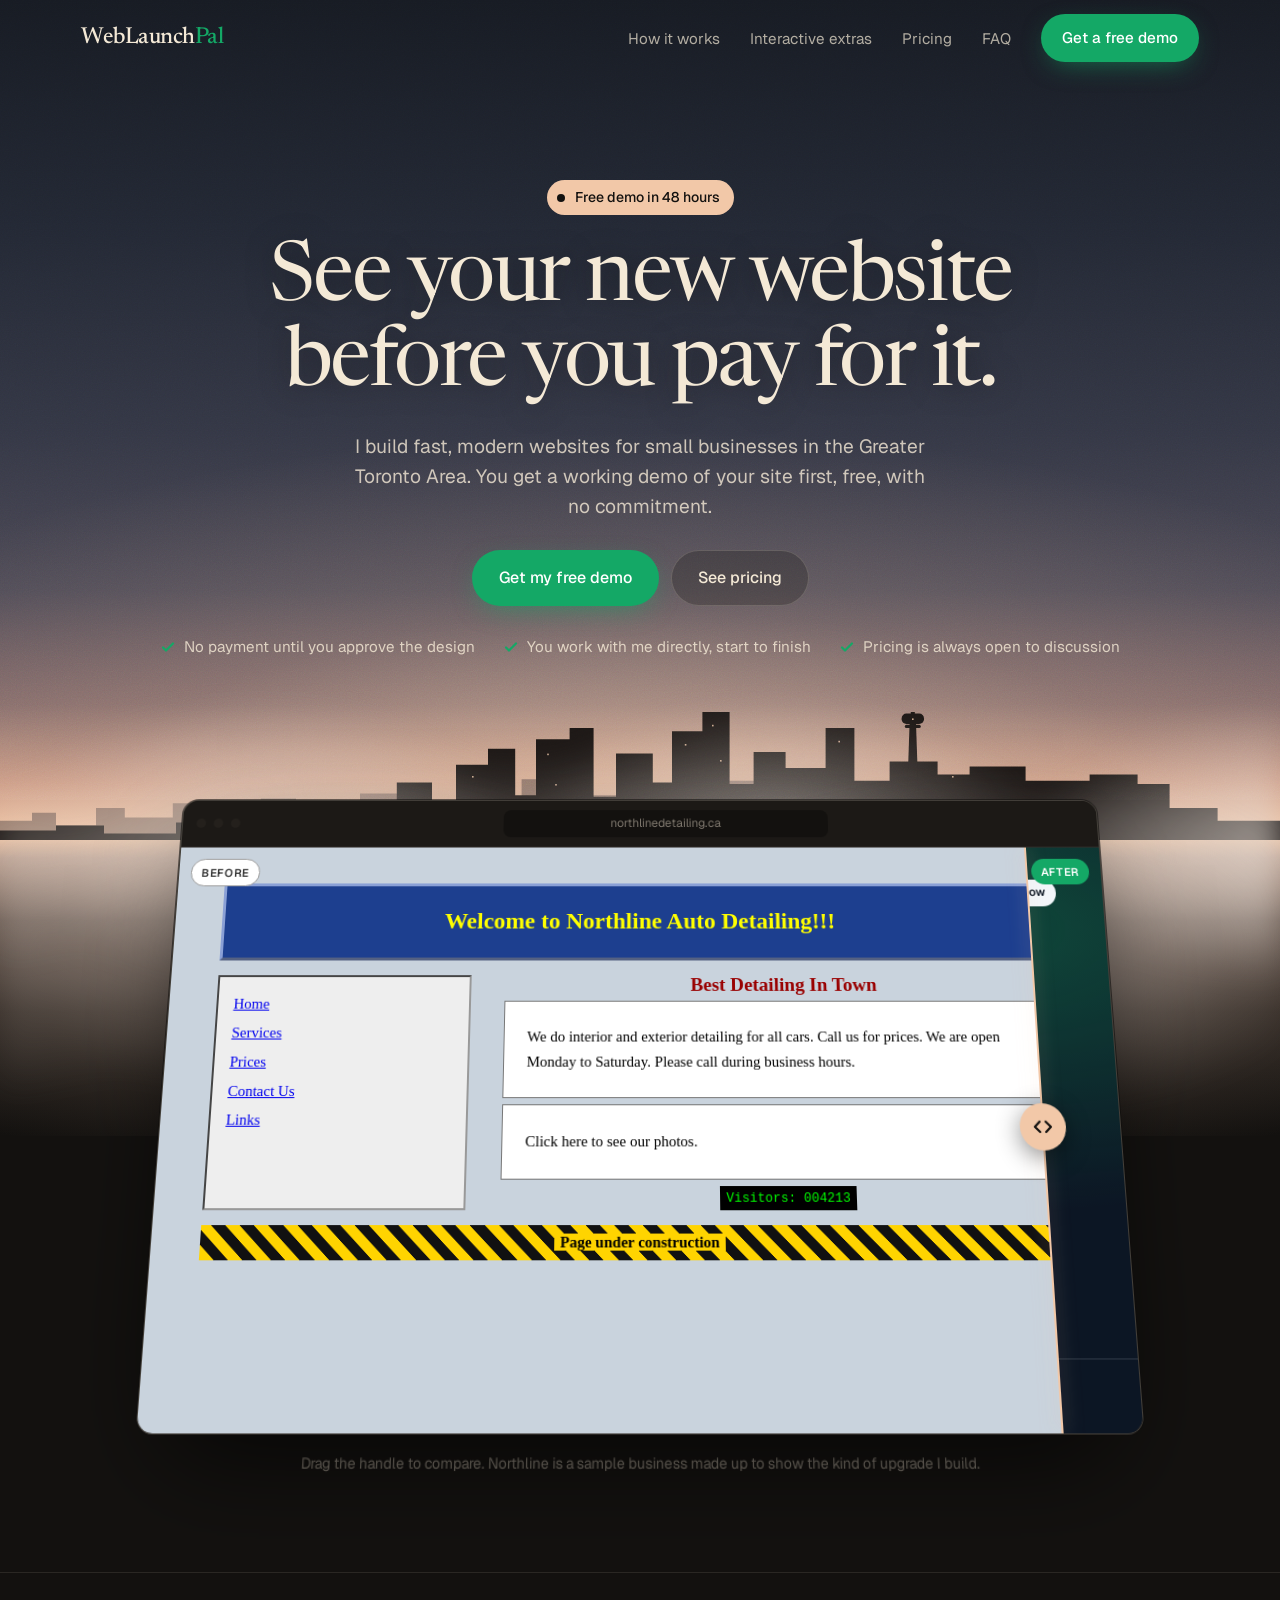
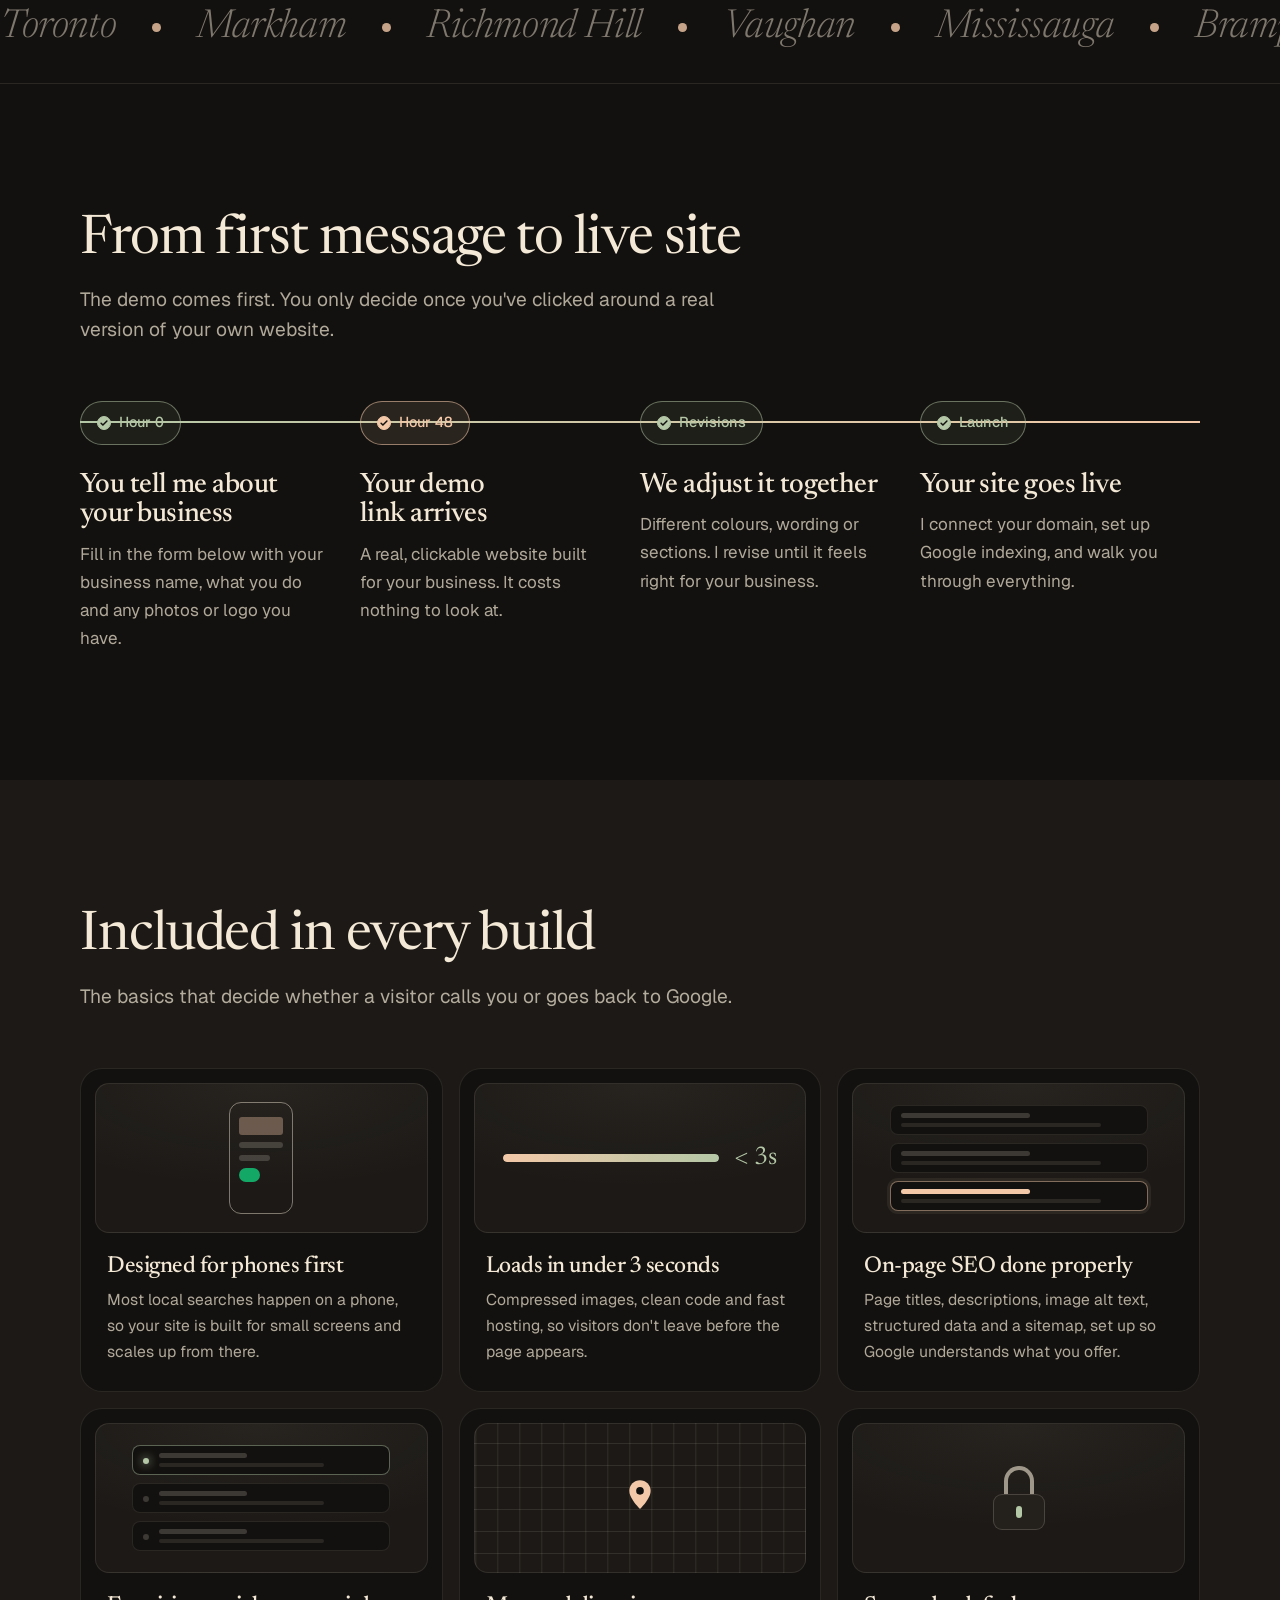
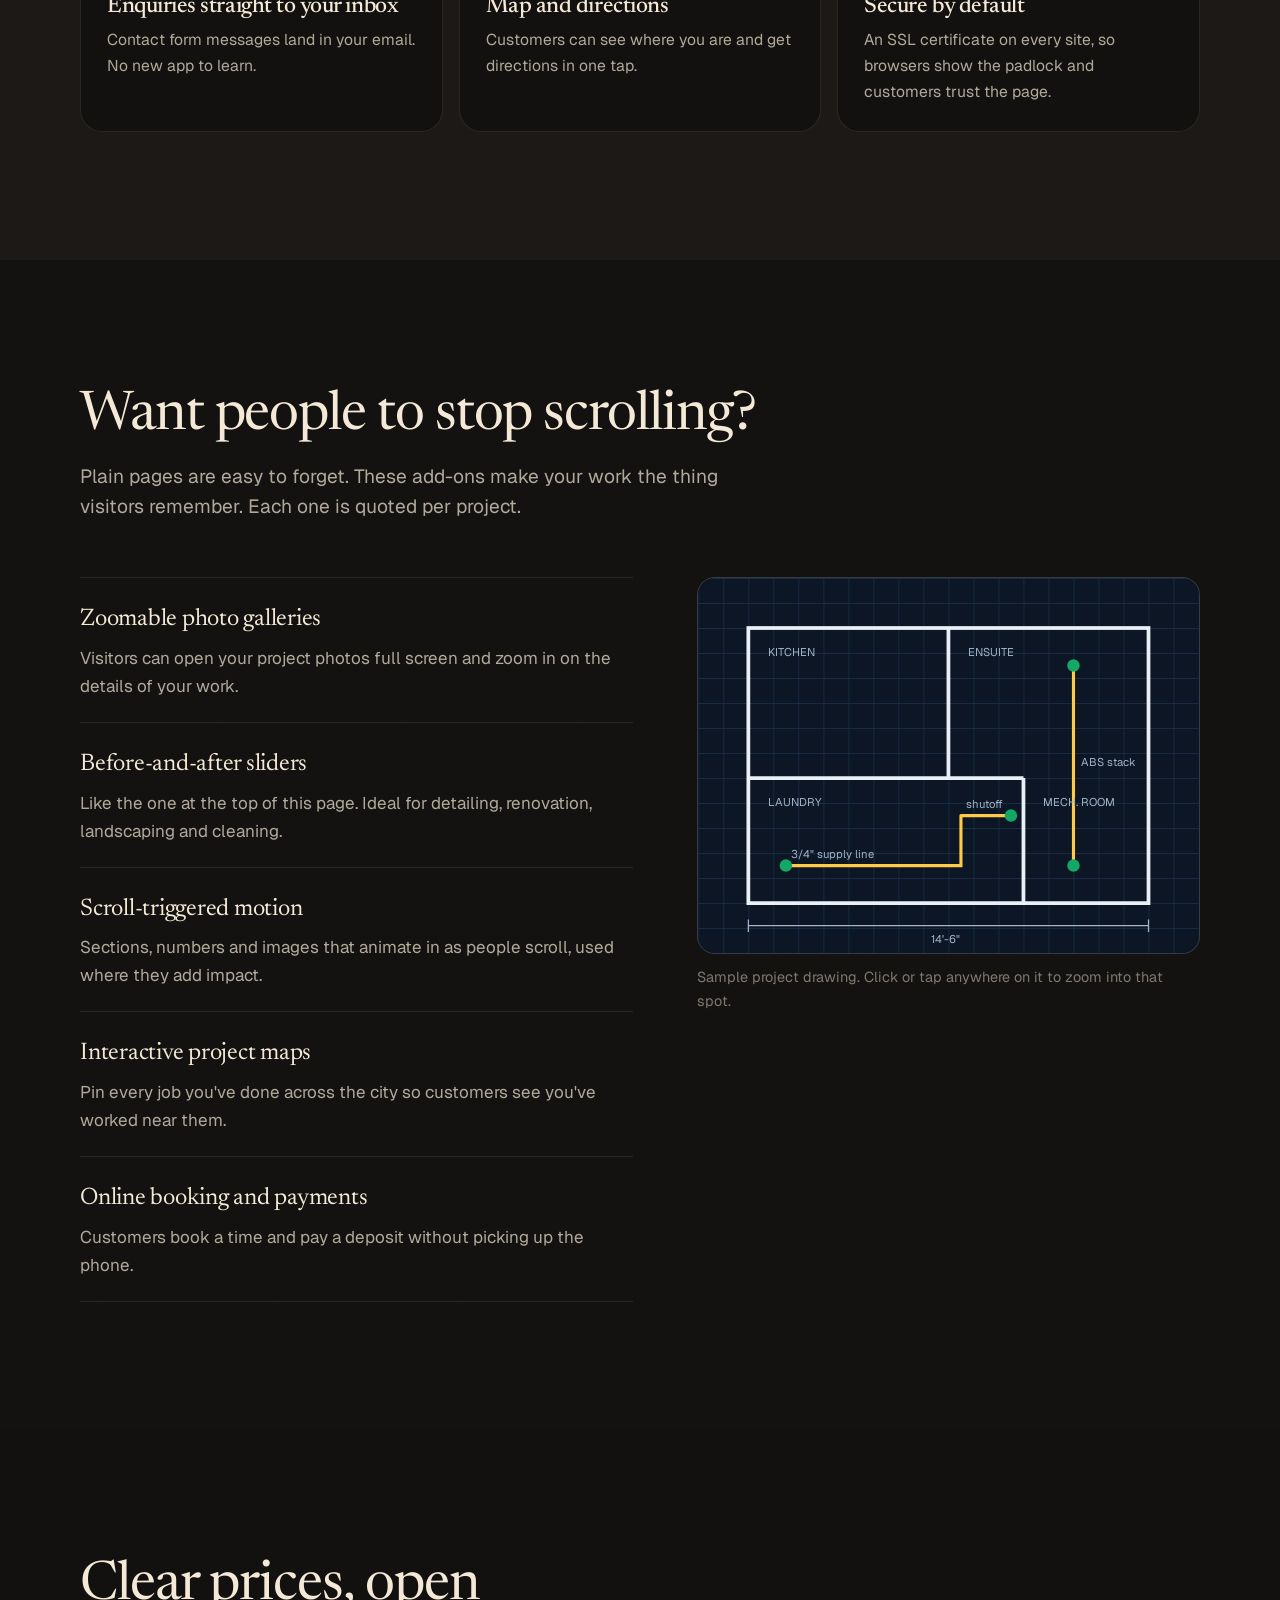
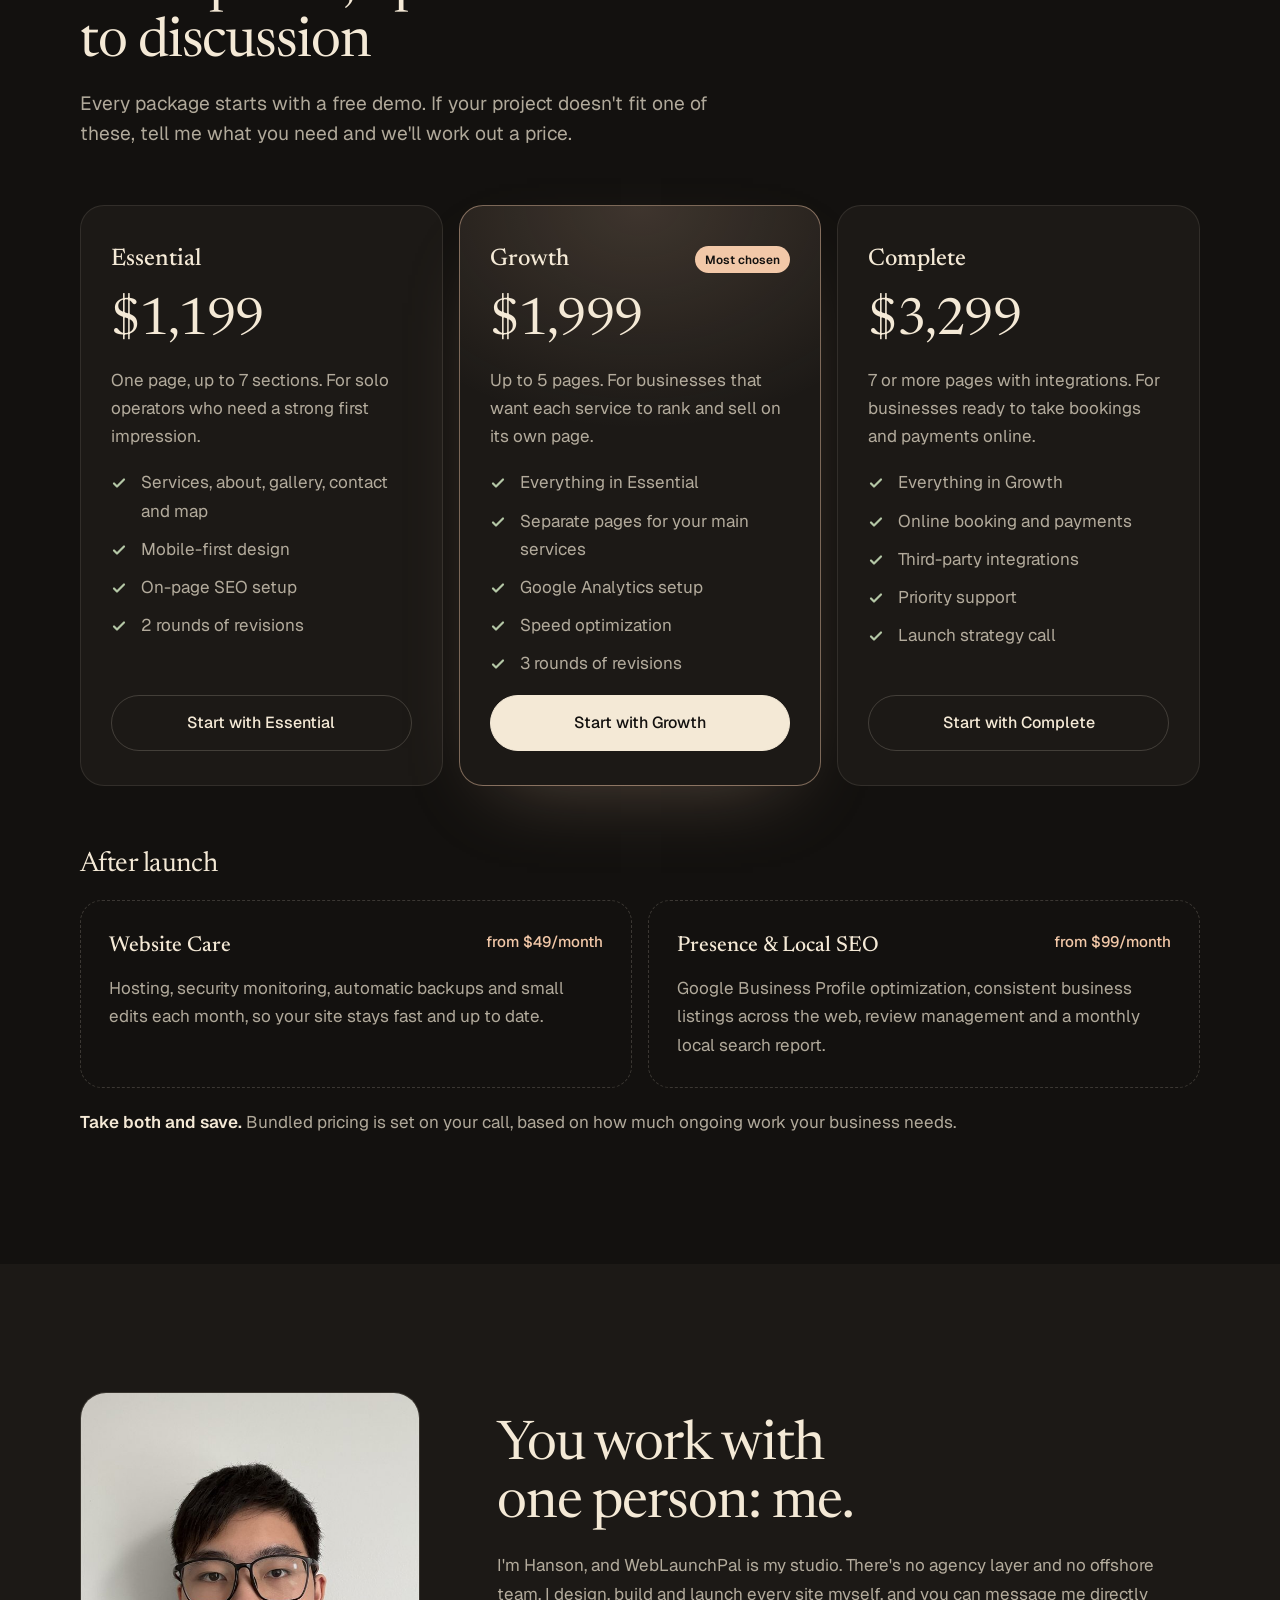
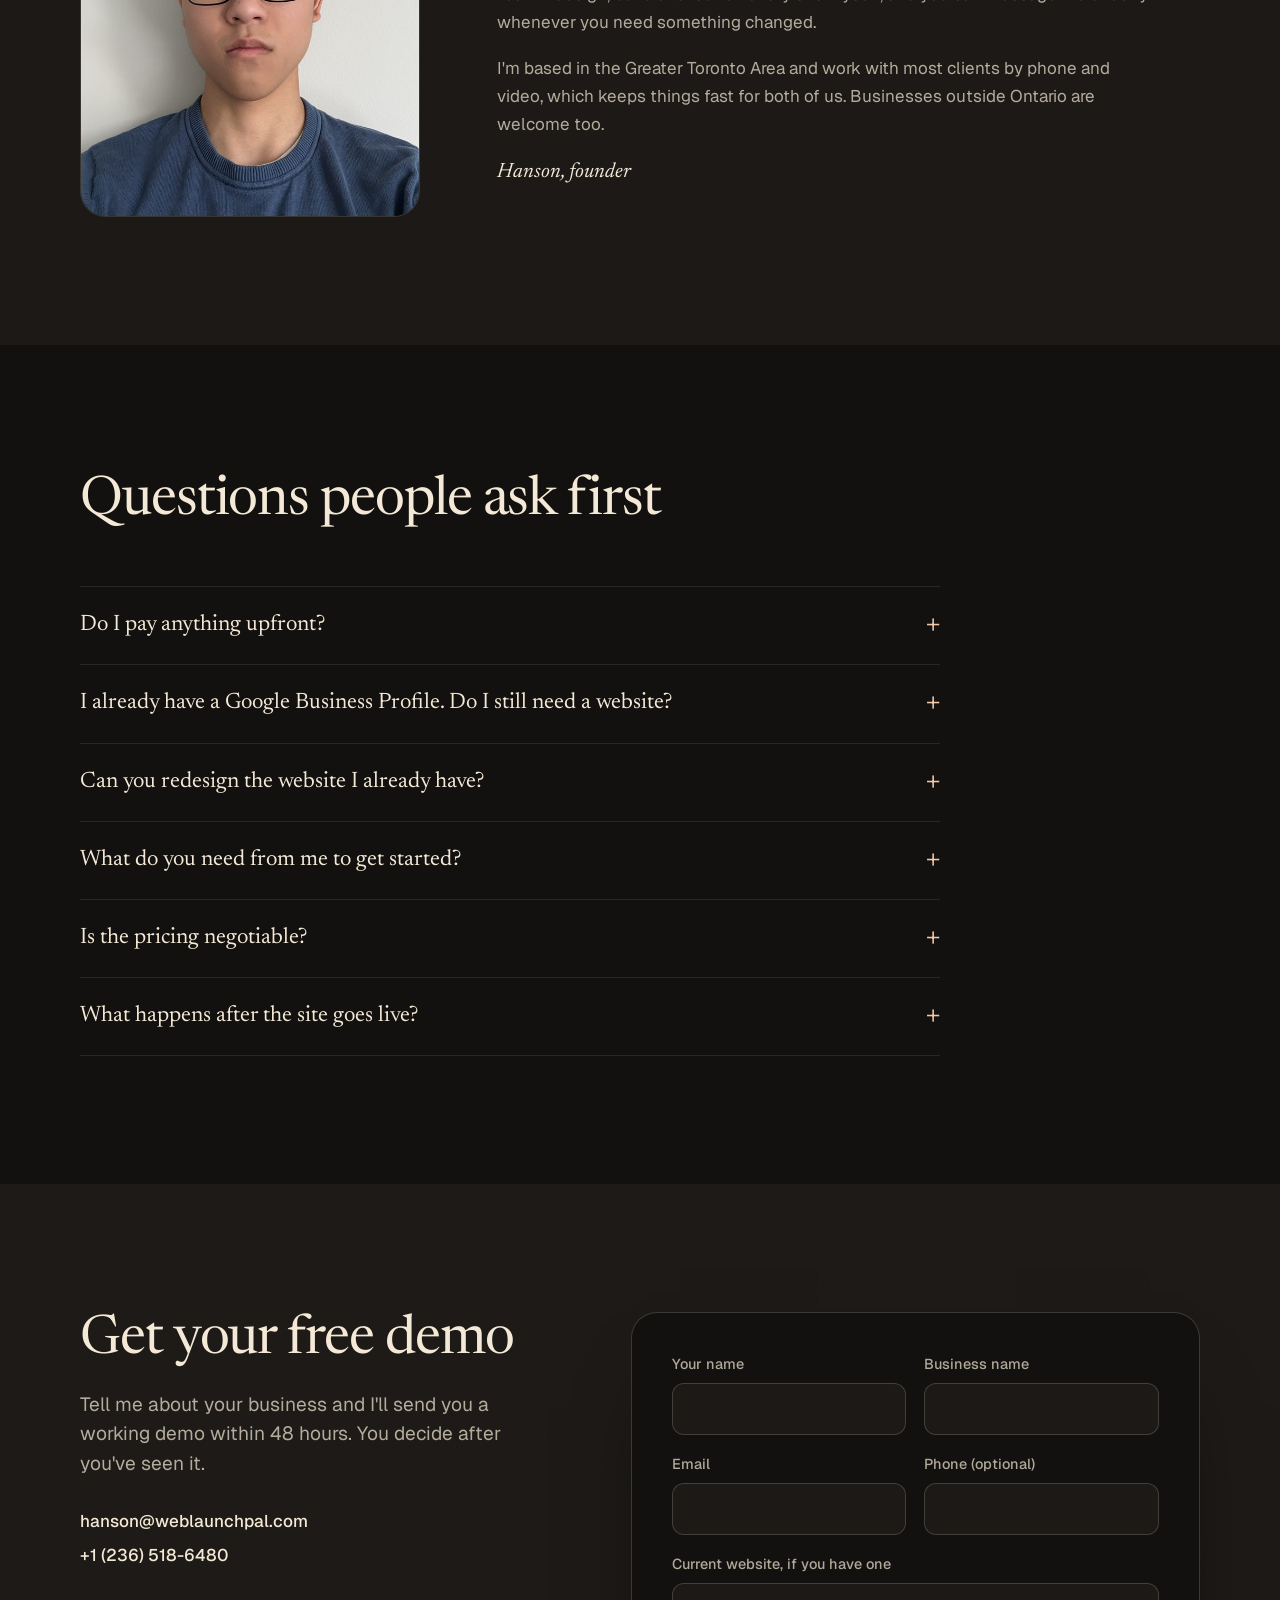
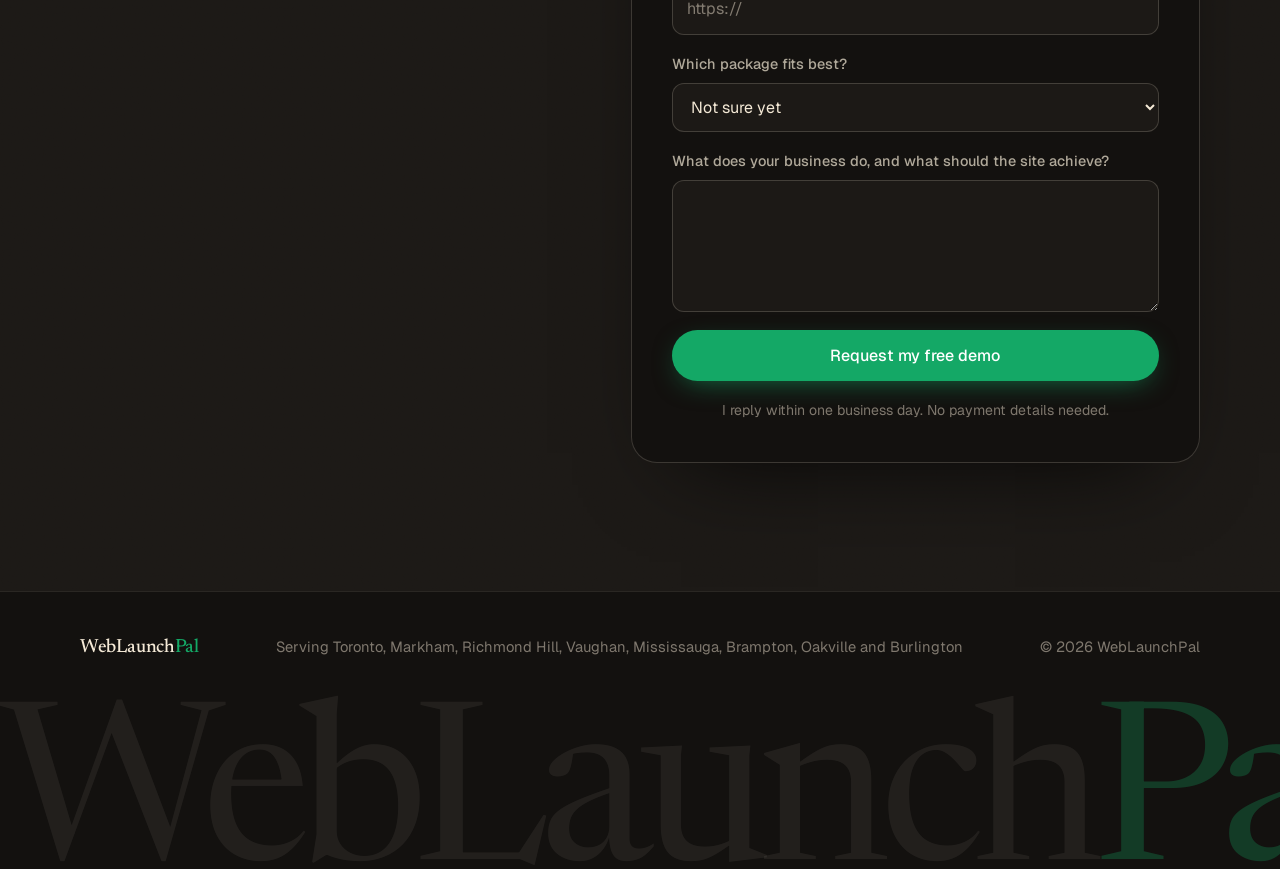
==== index.html @ 0f99e959 "Dusk redesign: Verity-inspired palette, serif type, skyline hero and live feature cards Warm near-bl" ====
<!DOCTYPE html>
<html lang="en">
<head>
<meta charset="UTF-8" />
<meta name="viewport" content="width=device-width, initial-scale=1.0, viewport-fit=cover" />
<title>WebLaunchPal — Web Design for Toronto-Area Businesses</title>
<meta name="description" content="Websites for small businesses in the Greater Toronto Area. Free demo in 48 hours, and you see your site before you pay anything." />
<meta property="og:title" content="WebLaunchPal — Web Design for Toronto-Area Businesses" />
<meta property="og:description" content="Free demo in 48 hours. You see your new website before you pay anything." />
<meta property="og:type" content="website" />
<meta property="og:url" content="https://www.weblaunchpal.com" />
<link rel="preconnect" href="https://fonts.googleapis.com" />
<link rel="preconnect" href="https://fonts.gstatic.com" crossorigin />
<link href="https://fonts.googleapis.com/css2?family=Geist:wght@400;500;600;700&family=Newsreader:ital,opsz,wght@0,6..72,300;0,6..72,400;0,6..72,500;1,6..72,300;1,6..72,400&display=swap" rel="stylesheet" />
<link rel="stylesheet" href="style.css" />
<!-- Google tag (gtag.js) -->
<script async src="https://www.googletagmanager.com/gtag/js?id=G-N0P5FJFPK3"></script>
<script>
  window.dataLayer = window.dataLayer || [];
  function gtag(){dataLayer.push(arguments);}
  gtag('js', new Date());
  gtag('config', 'G-N0P5FJFPK3');
</script>
</head>
<body>

<header class="nav" id="nav">
  <div class="wrap nav-inner">
    <a href="#top" class="logo">WebLaunch<span>Pal</span></a>
    <ul class="nav-links">
      <li><a href="#how">How it works</a></li>
      <li><a href="#extras">Interactive extras</a></li>
      <li><a href="#pricing">Pricing</a></li>
      <li><a href="#faq">FAQ</a></li>
      <li><a href="#contact" class="btn btn-go">Get a free demo</a></li>
    </ul>
    <button class="menu-btn" id="menuBtn" aria-expanded="false" aria-controls="mobileMenu">Menu</button>
  </div>
  <nav class="mobile-menu" id="mobileMenu" aria-label="Mobile">
    <a href="#how">How it works</a>
    <a href="#extras">Interactive extras</a>
    <a href="#pricing">Pricing</a>
    <a href="#faq">FAQ</a>
    <a href="#about">About</a>
    <a href="#contact" class="btn btn-go">Get a free demo</a>
  </nav>
</header>

<main id="top">

  <!-- HERO -->
  <section class="hero">
    <div class="hero-top">
      <!-- Dusk sky over a Toronto skyline, drawn in CSS/SVG (no image download) -->
      <div class="sky" aria-hidden="true">
        <div class="sky-glow"></div>
        <svg class="skyline" viewBox="0 0 1600 220" preserveAspectRatio="xMidYMax slice">
          <path class="far" d="M0 220V196h40v-10h30v16h50v-22h36v12h60v-18h40v24h70v-30h44v14h80v-20h52v26h90v-16h60v-28h50v20h70v-12h56v18h80v-24h40v30h60v-14h66v20h90v-26h50v16h70v-10h50v22h44v-18h60v14h44v28H1600V220z"/>
          <path class="near" d="M0 [base64]"/>
          <g class="near">
            <path d="M1132 220l5-146h8l5 146z"/>
            <rect x="1127" y="62" width="28" height="13" rx="6"/>
            <rect x="1131" y="76" width="20" height="4" rx="2"/>
            <rect x="1138.5" y="24" width="5" height="40"/>
            <rect x="1136" y="40" width="10" height="6" rx="3"/>
            <rect x="1140.3" y="0" width="1.4" height="26"/>
          </g>
          <g class="lights">
            <rect x="590" y="140" width="2" height="2"/><rect x="684" y="112" width="2" height="2"/><rect x="694" y="150" width="2" height="2"/>
            <rect x="856" y="100" width="2" height="2"/><rect x="890" y="76" width="2" height="2"/><rect x="900" y="120" width="2" height="2"/>
            <rect x="1048" y="96" width="2" height="2"/><rect x="1140" y="68" width="2" height="2"/><rect x="1190" y="140" width="2" height="2"/>
          </g>
        </svg>
        <div class="fog fog-a"></div>
        <div class="fog fog-b"></div>
      </div>
      <div class="wrap hero-copy">
        <span class="clock"><span class="clock-dot"></span>Free demo in 48 hours</span>
        <h1>See your new website before you pay for it.</h1>
        <p class="hero-lede">I build fast, modern websites for small businesses in the Greater Toronto Area. You get a working demo of your site first, free, with no commitment.</p>
        <div class="hero-actions">
          <a href="#contact" class="btn btn-go">Get my free demo</a>
          <a href="#pricing" class="btn btn-ghost">See pricing</a>
        </div>
        <ul class="promise">
          <li><svg width="16" height="16" viewBox="0 0 16 16" aria-hidden="true"><path d="M3 8.5l3 3 7-7" fill="none" stroke="#14A866" stroke-width="2.2" stroke-linecap="round" stroke-linejoin="round"/></svg>No payment until you approve the design</li>
          <li><svg width="16" height="16" viewBox="0 0 16 16" aria-hidden="true"><path d="M3 8.5l3 3 7-7" fill="none" stroke="#14A866" stroke-width="2.2" stroke-linecap="round" stroke-linejoin="round"/></svg>You work with me directly, start to finish</li>
          <li><svg width="16" height="16" viewBox="0 0 16 16" aria-hidden="true"><path d="M3 8.5l3 3 7-7" fill="none" stroke="#14A866" stroke-width="2.2" stroke-linecap="round" stroke-linejoin="round"/></svg>Pricing is always open to discussion</li>
        </ul>
      </div>
    </div>

    <div class="wrap hero-compare">
      <div class="compare">
        <div class="browser">
          <div class="browser-bar"><i></i><i></i><i></i><span class="browser-url">northlinedetailing.ca</span></div>
          <div class="stage" id="stage">
            <div class="layer layer-before" aria-hidden="true">
              <div class="old">
                <div class="old-banner">Welcome to Northline Auto Detailing!!!</div>
                <div class="old-row">
                  <div class="old-nav"><span>Home</span><span>Services</span><span>Prices</span><span>Contact Us</span><span>Links</span></div>
                  <div class="old-main">
                    <h3>Best Detailing In Town</h3>
                    <div class="old-box">We do interior and exterior detailing for all cars. Call us for prices. We are open Monday to Saturday. Please call during business hours.</div>
                    <div class="old-box">Click here to see our photos.</div>
                    <div class="old-ctr">Visitors: 004213</div>
                  </div>
                </div>
                <div class="old-construct"><span>Page under construction</span></div>
              </div>
            </div>
            <div class="layer layer-after" aria-hidden="true">
              <div class="new">
                <div class="new-nav"><b>Northline</b><span>Services&nbsp;&nbsp;Pricing&nbsp;&nbsp;Gallery</span><em>Book now</em></div>
                <div class="new-hero">
                  <small>Mobile detailing across York Region</small>
                  <h3>Showroom shine in your driveway.</h3>
                  <p>Interior, exterior and ceramic coating. Book online in under a minute.</p>
                  <div class="new-cta"><span>Book a detail</span><span>See packages</span></div>
                </div>
                <div class="new-strip">
                  <div><b>$189</b>Full detail from</div>
                  <div><b>2 hrs</b>Typical visit</div>
                  <div><b>7 days</b>Open weekly</div>
                </div>
              </div>
            </div>
            <span class="tag tag-before">BEFORE</span>
            <span class="tag tag-after">AFTER</span>
            <div class="divider" aria-hidden="true">
              <div class="divider-knob"><svg width="22" height="22" viewBox="0 0 22 22"><path d="M8 6l-5 5 5 5M14 6l5 5-5 5" fill="none" stroke="currentColor" stroke-width="2.2" stroke-linecap="round" stroke-linejoin="round"/></svg></div>
            </div>
            <input type="range" id="compareRange" min="0" max="100" value="50" aria-label="Drag to compare the old and new website" />
          </div>
        </div>
        <p class="compare-note">Drag the handle to compare. Northline is a sample business made up to show the kind of upgrade I build.</p>
      </div>
    </div>
  </section>

  <!-- CITY MARQUEE (decorative; the same cities are listed in the footer) -->
  <div class="marquee" aria-hidden="true">
    <div class="marquee-track">
      <ul><li>Toronto</li><li>Markham</li><li>Richmond Hill</li><li>Vaughan</li><li>Mississauga</li><li>Brampton</li><li>Oakville</li><li>Burlington</li></ul>
      <ul><li>Toronto</li><li>Markham</li><li>Richmond Hill</li><li>Vaughan</li><li>Mississauga</li><li>Brampton</li><li>Oakville</li><li>Burlington</li></ul>
    </div>
  </div>

  <!-- HOW IT WORKS -->
  <section class="band" id="how">
    <div class="wrap">
      <div class="section-head">
        <h2>From first message to live site</h2>
        <p>The demo comes first. You only decide once you've clicked around a real version of your own website.</p>
      </div>
      <ol class="timeline" style="list-style:none;margin:0;padding:0;">
        <li class="tl-step">
          <span class="tl-hour">Hour 0</span>
          <h3>You tell me about your business</h3>
          <p>Fill in the form below with your business name, what you do and any photos or logo you have.</p>
        </li>
        <li class="tl-step is-key">
          <span class="tl-hour">Hour 48</span>
          <h3>Your demo link arrives</h3>
          <p>A real, clickable website built for your business. It costs nothing to look at.</p>
        </li>
        <li class="tl-step">
          <span class="tl-hour">Revisions</span>
          <h3>We adjust it together</h3>
          <p>Different colours, wording or sections. I revise until it feels right for your business.</p>
        </li>
        <li class="tl-step">
          <span class="tl-hour">Launch</span>
          <h3>Your site goes live</h3>
          <p>I connect your domain, set up Google indexing, and walk you through everything.</p>
        </li>
      </ol>
    </div>
  </section>

  <!-- INCLUDED -->
  <section class="band band-white" id="included">
    <div class="wrap">
      <div class="section-head">
        <h2>Included in every build</h2>
        <p>The basics that decide whether a visitor calls you or goes back to Google.</p>
      </div>
      <div class="features">
        <div class="feature">
          <div class="viz viz-phone" aria-hidden="true"><div class="phone"><i></i><i></i><i></i><i></i></div></div>
          <div><h3>Designed for phones first</h3><p>Most local searches happen on a phone, so your site is built for small screens and scales up from there.</p></div>
        </div>
        <div class="feature">
          <div class="viz viz-speed" aria-hidden="true"><div class="gauge"><b></b></div><span>&lt; 3s</span></div>
          <div><h3>Loads in under 3 seconds</h3><p>Compressed images, clean code and fast hosting, so visitors don't leave before the page appears.</p></div>
        </div>
        <div class="feature">
          <div class="viz viz-seo" aria-hidden="true"><div class="results"><div class="result r1"><i></i><i></i></div><div class="result r2"><i></i><i></i></div><div class="result r3 you"><i></i><i></i></div></div></div>
          <div><h3>On-page SEO done properly</h3><p>Page titles, descriptions, image alt text, structured data and a sitemap, set up so Google understands what you offer.</p></div>
        </div>
        <div class="feature">
          <div class="viz viz-inbox" aria-hidden="true"><div class="inbox"><div class="msg new"><i></i><i></i></div><div class="msg"><i></i><i></i></div><div class="msg"><i></i><i></i></div></div></div>
          <div><h3>Enquiries straight to your inbox</h3><p>Contact form messages land in your email. No new app to learn.</p></div>
        </div>
        <div class="feature">
          <div class="viz viz-map" aria-hidden="true"><span class="ring"></span><span class="pin"><svg width="26" height="32" viewBox="0 0 24 30"><path d="M12 29s10-9.3 10-17A10 10 0 002 12c0 7.7 10 17 10 17z" fill="currentColor"/><circle cx="12" cy="12" r="3.6" fill="#13110F"/></svg></span></div>
          <div><h3>Map and directions</h3><p>Customers can see where you are and get directions in one tap.</p></div>
        </div>
        <div class="feature">
          <div class="viz viz-lock" aria-hidden="true"><div class="lock"><span class="shackle"></span><span class="lock-body"></span></div></div>
          <div><h3>Secure by default</h3><p>An SSL certificate on every site, so browsers show the padlock and customers trust the page.</p></div>
        </div>
      </div>
    </div>
  </section>

  <!-- INTERACTIVE EXTRAS -->
  <section class="band extras" id="extras">
    <div class="wrap">
      <div class="section-head">
        <h2>Want people to stop scrolling?</h2>
        <p>Plain pages are easy to forget. These add-ons make your work the thing visitors remember. Each one is quoted per project.</p>
      </div>
      <div class="extras-grid">
        <ul class="extras-list">
          <li><b>Zoomable photo galleries</b><span>Visitors can open your project photos full screen and zoom in on the details of your work.</span></li>
          <li><b>Before-and-after sliders</b><span>Like the one at the top of this page. Ideal for detailing, renovation, landscaping and cleaning.</span></li>
          <li><b>Scroll-triggered motion</b><span>Sections, numbers and images that animate in as people scroll, used where they add impact.</span></li>
          <li><b>Interactive project maps</b><span>Pin every job you've done across the city so customers see you've worked near them.</span></li>
          <li><b>Online booking and payments</b><span>Customers book a time and pay a deposit without picking up the phone.</span></li>
        </ul>
        <div class="zoom-demo">
          <div class="zoom-frame" id="zoomFrame" role="button" tabindex="0" aria-label="Sample project drawing. Click to zoom in.">
            <svg viewBox="0 0 400 300" aria-hidden="true">
              <defs>
                <pattern id="grid" width="20" height="20" patternUnits="userSpaceOnUse"><path d="M20 0H0V20" fill="none" stroke="#1e3350" stroke-width="1"/></pattern>
              </defs>
              <rect width="400" height="300" fill="#0c1624"/>
              <rect width="400" height="300" fill="url(#grid)"/>
              <g fill="none" stroke="#EAF0F7" stroke-width="3">
                <rect x="40" y="40" width="320" height="220"/>
                <path d="M200 40v120M40 160h220M260 160v100"/>
              </g>
              <g fill="none" stroke="#FFC94A" stroke-width="2.5" stroke-linecap="round">
                <path d="M70 230h140v-40M210 190h40"/>
                <path d="M300 70v160"/>
              </g>
              <g fill="#14A866"><circle cx="70" cy="230" r="5"/><circle cx="250" cy="190" r="5"/><circle cx="300" cy="70" r="5"/><circle cx="300" cy="230" r="5"/></g>
              <g fill="#A3B3C8" font-family="Geist, sans-serif" font-size="9">
                <text x="56" y="62">KITCHEN</text><text x="216" y="62">ENSUITE</text><text x="56" y="182">LAUNDRY</text><text x="276" y="182">MECH. ROOM</text>
                <text x="74" y="224">3/4" supply line</text><text x="306" y="150">ABS stack</text><text x="214" y="184">shutoff</text>
              </g>
              <g stroke="#A3B3C8" stroke-width="1"><path d="M40 278h320M40 273v10M360 273v10"/></g>
              <text x="186" y="292" fill="#A3B3C8" font-family="Geist, sans-serif" font-size="9">14'-6"</text>
            </svg>
          </div>
          <p>Sample project drawing. Click or tap anywhere on it to zoom into that spot.</p>
        </div>
      </div>
    </div>
  </section>

  <!-- PRICING -->
  <section class="band" id="pricing">
    <div class="wrap">
      <div class="section-head">
        <h2>Clear prices, open to discussion</h2>
        <p>Every package starts with a free demo. If your project doesn't fit one of these, tell me what you need and we'll work out a price.</p>
      </div>
      <div class="tiers">
        <article class="tier">
          <div class="tier-name">Essential</div>
          <div class="tier-price">$1,199</div>
          <p class="tier-scope">One page, up to 7 sections. For solo operators who need a strong first impression.</p>
          <ul>
            <li><svg width="16" height="16" viewBox="0 0 16 16" aria-hidden="true"><path d="M3 8.5l3 3 7-7" fill="none" stroke="currentColor" stroke-width="2.2" stroke-linecap="round" stroke-linejoin="round"/></svg>Services, about, gallery, contact and map</li>
            <li><svg width="16" height="16" viewBox="0 0 16 16" aria-hidden="true"><path d="M3 8.5l3 3 7-7" fill="none" stroke="currentColor" stroke-width="2.2" stroke-linecap="round" stroke-linejoin="round"/></svg>Mobile-first design</li>
            <li><svg width="16" height="16" viewBox="0 0 16 16" aria-hidden="true"><path d="M3 8.5l3 3 7-7" fill="none" stroke="currentColor" stroke-width="2.2" stroke-linecap="round" stroke-linejoin="round"/></svg>On-page SEO setup</li>
            <li><svg width="16" height="16" viewBox="0 0 16 16" aria-hidden="true"><path d="M3 8.5l3 3 7-7" fill="none" stroke="currentColor" stroke-width="2.2" stroke-linecap="round" stroke-linejoin="round"/></svg>2 rounds of revisions</li>
          </ul>
          <a href="#contact" class="btn btn-outline" data-package="essential">Start with Essential</a>
        </article>
        <article class="tier featured">
          <div class="tier-name">Growth <span class="tier-badge">Most chosen</span></div>
          <div class="tier-price">$1,999</div>
          <p class="tier-scope">Up to 5 pages. For businesses that want each service to rank and sell on its own page.</p>
          <ul>
            <li><svg width="16" height="16" viewBox="0 0 16 16" aria-hidden="true"><path d="M3 8.5l3 3 7-7" fill="none" stroke="currentColor" stroke-width="2.2" stroke-linecap="round" stroke-linejoin="round"/></svg>Everything in Essential</li>
            <li><svg width="16" height="16" viewBox="0 0 16 16" aria-hidden="true"><path d="M3 8.5l3 3 7-7" fill="none" stroke="currentColor" stroke-width="2.2" stroke-linecap="round" stroke-linejoin="round"/></svg>Separate pages for your main services</li>
            <li><svg width="16" height="16" viewBox="0 0 16 16" aria-hidden="true"><path d="M3 8.5l3 3 7-7" fill="none" stroke="currentColor" stroke-width="2.2" stroke-linecap="round" stroke-linejoin="round"/></svg>Google Analytics setup</li>
            <li><svg width="16" height="16" viewBox="0 0 16 16" aria-hidden="true"><path d="M3 8.5l3 3 7-7" fill="none" stroke="currentColor" stroke-width="2.2" stroke-linecap="round" stroke-linejoin="round"/></svg>Speed optimization</li>
            <li><svg width="16" height="16" viewBox="0 0 16 16" aria-hidden="true"><path d="M3 8.5l3 3 7-7" fill="none" stroke="currentColor" stroke-width="2.2" stroke-linecap="round" stroke-linejoin="round"/></svg>3 rounds of revisions</li>
          </ul>
          <a href="#contact" class="btn btn-outline" data-package="growth">Start with Growth</a>
        </article>
        <article class="tier">
          <div class="tier-name">Complete</div>
          <div class="tier-price">$3,299</div>
          <p class="tier-scope">7 or more pages with integrations. For businesses ready to take bookings and payments online.</p>
          <ul>
            <li><svg width="16" height="16" viewBox="0 0 16 16" aria-hidden="true"><path d="M3 8.5l3 3 7-7" fill="none" stroke="currentColor" stroke-width="2.2" stroke-linecap="round" stroke-linejoin="round"/></svg>Everything in Growth</li>
            <li><svg width="16" height="16" viewBox="0 0 16 16" aria-hidden="true"><path d="M3 8.5l3 3 7-7" fill="none" stroke="currentColor" stroke-width="2.2" stroke-linecap="round" stroke-linejoin="round"/></svg>Online booking and payments</li>
            <li><svg width="16" height="16" viewBox="0 0 16 16" aria-hidden="true"><path d="M3 8.5l3 3 7-7" fill="none" stroke="currentColor" stroke-width="2.2" stroke-linecap="round" stroke-linejoin="round"/></svg>Third-party integrations</li>
            <li><svg width="16" height="16" viewBox="0 0 16 16" aria-hidden="true"><path d="M3 8.5l3 3 7-7" fill="none" stroke="currentColor" stroke-width="2.2" stroke-linecap="round" stroke-linejoin="round"/></svg>Priority support</li>
            <li><svg width="16" height="16" viewBox="0 0 16 16" aria-hidden="true"><path d="M3 8.5l3 3 7-7" fill="none" stroke="currentColor" stroke-width="2.2" stroke-linecap="round" stroke-linejoin="round"/></svg>Launch strategy call</li>
          </ul>
          <a href="#contact" class="btn btn-outline" data-package="complete">Start with Complete</a>
        </article>
      </div>

      <div class="care">
        <h3>After launch</h3>
        <div class="care-grid">
          <div class="care-card">
            <h4>Website Care <span>from $49/month</span></h4>
            <p>Hosting, security monitoring, automatic backups and small edits each month, so your site stays fast and up to date.</p>
          </div>
          <div class="care-card">
            <h4>Presence &amp; Local SEO <span>from $99/month</span></h4>
            <p>Google Business Profile optimization, consistent business listings across the web, review management and a monthly local search report.</p>
          </div>
        </div>
        <p class="care-note"><strong>Take both and save.</strong> Bundled pricing is set on your call, based on how much ongoing work your business needs.</p>
      </div>
    </div>
  </section>

  <!-- ABOUT -->
  <section class="band band-white" id="about">
    <div class="wrap about-grid">
      <div class="about-photo"><img src="hanson.jpg" alt="Hanson, founder of WebLaunchPal" width="320" height="400" /></div>
      <div class="about-copy">
        <h2>You work with one person: me.</h2>
        <p>I'm Hanson, and WebLaunchPal is my studio. There's no agency layer and no offshore team. I design, build and launch every site myself, and you can message me directly whenever you need something changed.</p>
        <p>I'm based in the Greater Toronto Area and work with most clients by phone and video, which keeps things fast for both of us. Businesses outside Ontario are welcome too.</p>
        <p class="about-sign">Hanson, founder</p>
      </div>
    </div>
  </section>

  <!-- FAQ -->
  <section class="band" id="faq">
    <div class="wrap">
      <div class="section-head"><h2>Questions people ask first</h2></div>
      <div class="faq">
        <details>
          <summary>Do I pay anything upfront?</summary>
          <p>No. The demo is free. You only pay once you've seen the site, approved the direction, and decided to go ahead. If you don't like it, you walk away and owe nothing.</p>
        </details>
        <details>
          <summary>I already have a Google Business Profile. Do I still need a website?</summary>
          <p>Yes. Your Google profile gets people interested, and your website is where they decide whether to call you. Without one, a lot of those people move on to a competitor who has one.</p>
        </details>
        <details>
          <summary>Can you redesign the website I already have?</summary>
          <p>Yes. Send me your current address in the form. I'll keep what works, fix what doesn't, and show you the new version as a demo before anything changes on your live site.</p>
        </details>
        <details>
          <summary>What do you need from me to get started?</summary>
          <p>Your business name, what you do, and any photos or branding you already have. I handle the rest and ask questions as I go.</p>
        </details>
        <details>
          <summary>Is the pricing negotiable?</summary>
          <p>Yes. Every business is different, and I'd rather find a price that works than lose a good fit over it. Just ask.</p>
        </details>
        <details>
          <summary>What happens after the site goes live?</summary>
          <p>You get a walkthrough of everything, and the site is yours. On a care plan I handle updates for you. Either way, you can reach me whenever you need something.</p>
        </details>
      </div>
    </div>
  </section>

  <!-- CONTACT -->
  <section class="band contact" id="contact">
    <div class="wrap contact-grid">
      <div class="contact-copy">
        <h2>Get your free demo</h2>
        <p>Tell me about your business and I'll send you a working demo within 48 hours. You decide after you've seen it.</p>
        <div class="direct">
          <a href="mailto:hanson@weblaunchpal.com">hanson@weblaunchpal.com</a>
          <a href="tel:+12365186480">+1 (236) 518-6480</a>
        </div>
      </div>
      <form class="form" id="demoForm" action="https://formspree.io/f/mgoqdpvz" method="POST">
        <div class="form-row">
          <div class="field"><label for="name">Your name</label><input type="text" id="name" name="name" autocomplete="name" required /></div>
          <div class="field"><label for="business">Business name</label><input type="text" id="business" name="business" autocomplete="organization" required /></div>
        </div>
        <div class="form-row">
          <div class="field"><label for="email">Email</label><input type="email" id="email" name="email" autocomplete="email" required /></div>
          <div class="field"><label for="phone">Phone (optional)</label><input type="tel" id="phone" name="phone" autocomplete="tel" /></div>
        </div>
        <div class="field"><label for="website">Current website, if you have one</label><input type="url" id="website" name="website" placeholder="https://" /></div>
        <div class="field">
          <label for="package">Which package fits best?</label>
          <select id="package" name="package">
            <option value="not-sure">Not sure yet</option>
            <option value="essential">Essential: one page ($1,199)</option>
            <option value="growth">Growth: up to 5 pages ($1,999)</option>
            <option value="complete">Complete: 7+ pages with integrations ($3,299)</option>
          </select>
        </div>
        <div class="field"><label for="message">What does your business do, and what should the site achieve?</label><textarea id="message" name="message" rows="4"></textarea></div>
        <button type="submit" class="btn btn-go">Request my free demo</button>
        <p class="form-note">I reply within one business day. No payment details needed.</p>
        <p class="form-status" id="formStatus" role="status" hidden></p>
      </form>
    </div>
  </section>
</main>

<footer class="footer">
  <div class="wrap footer-inner">
    <a href="#top" class="logo">WebLaunch<span>Pal</span></a>
    <span>Serving Toronto, Markham, Richmond Hill, Vaughan, Mississauga, Brampton, Oakville and Burlington</span>
    <span>&copy; <span id="year">2026</span> WebLaunchPal</span>
  </div>
  <div class="footer-mark" aria-hidden="true">WebLaunch<span>Pal</span></div>
</footer>

<script>
(function () {
  // Nav border on scroll
  var nav = document.getElementById('nav');
  window.addEventListener('scroll', function () { nav.classList.toggle('scrolled', window.scrollY > 20); }, { passive: true });

  // Mobile menu
  var menuBtn = document.getElementById('menuBtn');
  var menu = document.getElementById('mobileMenu');
  menuBtn.addEventListener('click', function () {
    var open = menu.classList.toggle('open');
    menuBtn.setAttribute('aria-expanded', open);
    menuBtn.textContent = open ? 'Close' : 'Menu';
  });
  menu.querySelectorAll('a').forEach(function (a) {
    a.addEventListener('click', function () { menu.classList.remove('open'); menuBtn.setAttribute('aria-expanded', false); menuBtn.textContent = 'Menu'; });
  });

  // Before/after slider
  var stage = document.getElementById('stage');
  var range = document.getElementById('compareRange');
  function setPos(v) { stage.style.setProperty('--pos', v + '%'); }
  range.addEventListener('input', function () { stop = true; setPos(range.value); });
  // One-time intro sweep: show "before", then wipe to "after", then settle in the middle
  var stop = false;
  var reduce = window.matchMedia('(prefers-reduced-motion: reduce)').matches;
  if (!reduce) {
    var keys = [[0, 50], [500, 92], [1500, 92], [2600, 12], [3400, 12], [4200, 50]];
    var t0 = null;
    function ease(x) { return x < .5 ? 2 * x * x : 1 - Math.pow(-2 * x + 2, 2) / 2; }
    function frame(ts) {
      if (stop) return;
      if (t0 === null) t0 = ts;
      var t = ts - t0, v = 50;
      for (var i = 1; i < keys.length; i++) {
        if (t <= keys[i][0]) { var a = keys[i - 1], b = keys[i]; v = a[1] + (b[1] - a[1]) * ease((t - a[0]) / (b[0] - a[0])); break; }
        v = keys[i][1];
      }
      setPos(v); range.value = Math.round(v);
      if (t < keys[keys.length - 1][0]) requestAnimationFrame(frame);
    }
    setTimeout(function () { requestAnimationFrame(frame); }, 1700);
  }

  // Zoom demo
  var zf = document.getElementById('zoomFrame');
  function toggleZoom(x, y) {
    if (!zf.classList.contains('zoomed')) { zf.style.setProperty('--zx', x + '%'); zf.style.setProperty('--zy', y + '%'); }
    zf.classList.toggle('zoomed');
    zf.setAttribute('aria-label', zf.classList.contains('zoomed') ? 'Sample project drawing, zoomed in. Click to zoom out.' : 'Sample project drawing. Click to zoom in.');
  }
  zf.addEventListener('click', function (e) {
    var r = zf.getBoundingClientRect();
    toggleZoom(((e.clientX - r.left) / r.width) * 100, ((e.clientY - r.top) / r.height) * 100);
  });
  zf.addEventListener('keydown', function (e) { if (e.key === 'Enter' || e.key === ' ') { e.preventDefault(); toggleZoom(50, 50); } });

  // Package buttons pre-select the form
  document.querySelectorAll('[data-package]').forEach(function (b) {
    b.addEventListener('click', function () { document.getElementById('package').value = b.getAttribute('data-package'); });
  });

  // Submit via Formspree without leaving the page
  var form = document.getElementById('demoForm');
  var status = document.getElementById('formStatus');
  form.addEventListener('submit', function (e) {
    if (!window.fetch) return;
    e.preventDefault();
    var btn = form.querySelector('button[type=submit]');
    btn.disabled = true; btn.textContent = 'Sending…';
    fetch(form.action, { method: 'POST', body: new FormData(form), headers: { Accept: 'application/json' } })
      .then(function (r) {
        if (!r.ok) throw new Error();
        form.reset();
        status.hidden = false; status.style.color = 'var(--go-ink)';
        status.textContent = 'Request sent. I’ll be in touch within one business day.';
        btn.textContent = 'Request sent';
      })
      .catch(function () {
        status.hidden = false; status.style.color = 'var(--error)';
        status.textContent = 'The form didn’t send. Email hanson@weblaunchpal.com instead and I’ll reply the same way.';
        btn.disabled = false; btn.textContent = 'Request my free demo';
      });
  });

  // Motion layer: headline reveal, scroll reveals, hero tilt and magnetic buttons.
  // Skipped entirely when the visitor prefers reduced motion; the page then shows everything in place.
  if (!reduce) {
    document.documentElement.classList.add('motion');

    // Headline rises in word by word (screen readers get the plain sentence)
    var h1 = document.querySelector('.hero h1');
    h1.setAttribute('aria-label', h1.textContent.trim());
    h1.innerHTML = h1.textContent.trim().split(/\s+/).map(function (w, i) {
      return '<span class="w" aria-hidden="true"><span style="--i:' + i + '">' + w + '</span></span>';
    }).join(' ');

    // "Hour 48" on the timeline counts up while the steps tick through
    var timeline = document.querySelector('.timeline');
    var hourKey = timeline.querySelector('.is-key .tl-hour');
    function countHours() {
      var start = null;
      function step(ts) {
        if (start === null) start = ts;
        var k = Math.min(1, (ts - start - 500) / 1100);
        hourKey.textContent = 'Hour ' + Math.round(48 * (k < 0 ? 0 : 1 - Math.pow(1 - k, 3)));
        if (k < 1) requestAnimationFrame(step);
      }
      requestAnimationFrame(step);
    }

    // Sections fade in from a soft blur as they scroll into view, siblings slightly staggered
    if ('IntersectionObserver' in window) {
      var io = new IntersectionObserver(function (entries) {
        entries.forEach(function (en) {
          if (!en.isIntersecting) return;
          en.target.classList.add('in');
          io.unobserve(en.target);
          if (en.target === timeline) countHours();
        });
      }, { rootMargin: '0px 0px -8% 0px', threshold: 0.12 });
      document.querySelectorAll('.section-head, .tl-step, .feature, .extras-list li, .zoom-demo, .tier, .care h3, .care-card, .care-note, .about-photo, .about-copy, .faq details, .contact-copy, .form').forEach(function (el) {
        el.style.setProperty('--d', Math.min(Array.prototype.indexOf.call(el.parentNode.children, el), 5) * 80 + 'ms');
        el.classList.add('reveal');
        io.observe(el);
      });
      io.observe(timeline);
    }

    // Hero browser rises out of the horizon and straightens as the page scrolls
    var rise = document.querySelector('.hero-compare'), riseQueued = false;
    function setRise() {
      riseQueued = false;
      var vh = window.innerHeight, t = rise.getBoundingClientRect().top;
      var p = Math.min(1, Math.max(0, (vh - t) / (vh * 0.65)));
      rise.style.transform = 'perspective(1400px) rotateX(' + ((1 - p) * 16).toFixed(2) + 'deg) scale(' + (0.94 + p * 0.06).toFixed(3) + ')';
    }
    window.addEventListener('scroll', function () { if (!riseQueued) { riseQueued = true; requestAnimationFrame(setRise); } }, { passive: true });
    setRise();

    if (window.matchMedia('(hover: hover) and (pointer: fine)').matches) {
      // Hero browser tilts toward the cursor; it lies flat while the slider is being dragged
      var compare = document.querySelector('.compare');
      var browser = compare.querySelector('.browser');
      compare.addEventListener('pointermove', function (e) {
        if (e.buttons) { browser.style.transform = ''; return; }
        var r = compare.getBoundingClientRect();
        var x = (e.clientX - r.left) / r.width - 0.5, y = (e.clientY - r.top) / r.height - 0.5;
        browser.style.transform = 'perspective(1200px) rotateY(' + (x * 7).toFixed(2) + 'deg) rotateX(' + (-y * 5).toFixed(2) + 'deg)';
      });
      compare.addEventListener('pointerleave', function () { browser.style.transform = ''; });

      // Main call-to-action buttons lean toward the cursor
      document.querySelectorAll('.hero-actions .btn, .nav-links .btn').forEach(function (b) {
        b.addEventListener('pointermove', function (e) {
          var r = b.getBoundingClientRect();
          b.style.transform = 'translate(' + ((e.clientX - r.left - r.width / 2) * 0.25).toFixed(1) + 'px,' + ((e.clientY - r.top - r.height / 2) * 0.35).toFixed(1) + 'px)';
        });
        b.addEventListener('pointerleave', function () { b.style.transform = ''; });
      });
    }
  }

  document.getElementById('year').textContent = new Date().getFullYear();
})();
</script>
</body>
</html>
---- style.css ----
/* WebLaunchPal — 2026 rebuild, dusk edition
   Layout: full-width bands; content sits in a 1160px .wrap. The hero is a dusk sky over a Toronto
   skyline with the before/after browser rising out of the horizon (the one bold moment). Everything
   else is warm near-black with cream text, hairline borders, peach highlights, sage for "done"
   states and the brand green kept for the logo and the free-demo buttons. */

:root {
  --bg: #13110F;
  --bg-2: #1C1916;
  --bg-3: #24201C;
  --cream: #F4E9D6;
  --text: #F4E9D6;
  --text-2: rgba(244,233,214,.70);
  --text-3: rgba(244,233,214,.48);
  --line: rgba(244,233,214,.10);
  --line-2: rgba(244,233,214,.18);
  --peach: #F2C8A8;
  --sage: #B4C7A6;
  --go: #14A866;
  --go-hover: #0F9159;
  --go-ink: #B4C7A6;
  --signal: #F2C8A8;
  --error: #F4A493;

  --display: 'Newsreader', Georgia, 'Times New Roman', serif;
  --body: 'Geist', 'Segoe UI', system-ui, -apple-system, sans-serif;

  --step--1: 0.875rem;
  --step-0: 1.0625rem;
  --step-1: 1.2rem;
  --step-2: 1.75rem;
  --step-3: clamp(2.1rem, 1.4rem + 2.6vw, 3.4rem);
  --step-4: clamp(2.7rem, 1.5rem + 4.6vw, 5.2rem);

  --gutter-l: max(20px, env(safe-area-inset-left, 0px));
  --gutter-r: max(20px, env(safe-area-inset-right, 0px));
  --ease: cubic-bezier(.2,.75,.2,1);
  color-scheme: dark;
}

*, *::before, *::after { box-sizing: border-box; }
html { scroll-behavior: smooth; scroll-padding-top: 88px; background: var(--bg); }
body {
  margin: 0;
  background: var(--bg);
  color: var(--text);
  font-family: var(--body);
  font-size: var(--step-0);
  line-height: 1.65;
  -webkit-font-smoothing: antialiased;
}
img { max-width: 100%; display: block; }
a { color: inherit; }
h1, h2, h3 {
  font-family: var(--display);
  font-weight: 400;
  line-height: 1.06;
  letter-spacing: -0.02em;
  margin: 0;
  text-wrap: balance;
}
h3 { font-weight: 500; }
p { margin: 0; }
:focus-visible { outline: 2px solid var(--peach); outline-offset: 3px; border-radius: 4px; }
::selection { background: rgba(242,200,168,.35); }

.wrap {
  max-width: 1160px;
  margin: 0 auto;
  padding-left: var(--gutter-l);
  padding-right: var(--gutter-r);
}
.band { padding-block: clamp(80px, 10vw, 136px); }
.band-white { background: var(--bg-2); }
.section-head { max-width: 680px; display: grid; gap: 16px; margin-bottom: 56px; }
.section-head h2 { font-size: var(--step-3); }
.section-head p { color: var(--text-2); font-size: var(--step-1); line-height: 1.55; }

/* Buttons */
.btn {
  display: inline-flex; align-items: center; justify-content: center; gap: 10px;
  font-family: var(--body); font-weight: 500; font-size: 1rem;
  padding: 14px 26px; border-radius: 999px; border: 1px solid transparent;
  text-decoration: none; cursor: pointer;
  transition: background .2s, border-color .2s, color .2s, box-shadow .3s, transform .3s var(--ease);
}
.btn-go { background: var(--go); color: #fff; box-shadow: 0 8px 28px -10px rgba(20,168,102,.7); }
.btn-go:hover { background: var(--go-hover); }
.btn-ghost { border-color: var(--line-2); color: var(--cream); background: rgba(19,17,15,.25); backdrop-filter: blur(8px); -webkit-backdrop-filter: blur(8px); }
.btn-ghost:hover { border-color: var(--cream); }
.btn-outline { border-color: var(--line-2); color: var(--cream); background: transparent; }
.btn-outline:hover { border-color: var(--cream); }

/* Nav: transparent over the sky, becomes a floating glass pill once you scroll */
.nav { position: fixed; top: env(safe-area-inset-top, 0px); left: 0; right: 0; z-index: 50; }
.nav-inner {
  display: flex; align-items: center; justify-content: space-between; gap: 24px; height: 76px;
  border: 1px solid transparent; border-radius: 999px;
  transition: max-width .6s var(--ease), height .45s var(--ease), margin .45s var(--ease), padding .45s var(--ease), background .4s, border-color .4s, box-shadow .4s;
}
.nav.scrolled .nav-inner {
  max-width: min(960px, calc(100% - 24px)); height: 58px; margin-top: 12px; padding-left: 24px; padding-right: 8px;
  background: rgba(28,25,22,.72); border-color: var(--line-2);
  backdrop-filter: blur(18px) saturate(140%); -webkit-backdrop-filter: blur(18px) saturate(140%);
  box-shadow: 0 18px 40px -20px rgba(0,0,0,.7);
}
.logo { font-family: var(--display); font-weight: 500; font-size: 1.45rem; color: var(--cream); text-decoration: none; letter-spacing: -0.02em; }
.logo span { color: var(--go); }
.nav-links { display: flex; align-items: center; gap: 30px; list-style: none; margin: 0; padding: 0; }
.nav-links a { color: var(--text-2); text-decoration: none; font-size: .95rem; transition: color .2s; }
.nav-links a:hover { color: var(--cream); }
.nav-links .btn { color: #fff; padding: 10px 20px; }
.menu-btn {
  display: none; background: rgba(19,17,15,.3); border: 1px solid var(--line-2); color: var(--cream);
  border-radius: 999px; padding: 8px 16px; font: 500 .9rem var(--body); cursor: pointer;
}
.mobile-menu { display: none; }

/* Hero */
.hero { position: relative; overflow: hidden; padding-bottom: clamp(72px, 9vw, 120px); }
.hero-top { position: relative; isolation: isolate; padding: clamp(132px, 15vw, 180px) 0 clamp(96px, 11vw, 170px); }
.hero-copy { display: grid; gap: 24px; justify-items: center; text-align: center; }
.hero h1 { font-size: var(--step-4); font-weight: 400; letter-spacing: -0.03em; line-height: 1.02; max-width: 15ch; text-shadow: 0 2px 30px rgba(19,17,15,.35); }
.hero-lede { font-size: var(--step-1); color: rgba(244,233,214,.80); line-height: 1.55; max-width: 44ch; }
.hero-actions { display: flex; flex-wrap: wrap; justify-content: center; gap: 12px; margin-top: 4px; }
.promise { list-style: none; margin: 4px 0 0; padding: 0; display: flex; flex-wrap: wrap; justify-content: center; gap: 8px 28px; }
.promise li { display: flex; align-items: baseline; gap: 8px; color: rgba(244,233,214,.82); font-size: .95rem; }
.promise svg { flex: none; transform: translateY(3px); }
.clock {
  display: inline-flex; align-items: center; gap: 10px; width: fit-content;
  font-weight: 500; font-size: .88rem; color: var(--bg);
  background: var(--peach); border-radius: 999px; padding: 6px 14px 6px 10px;
  font-variant-numeric: tabular-nums;
}
.clock-dot { width: 8px; height: 8px; border-radius: 50%; background: var(--bg); }

/* The sky: dark slate overhead to a peach horizon, skyline, drifting fog, fading into the page */
.sky {
  position: absolute; left: 0; right: 0; top: 0; bottom: -42%; z-index: -2; overflow: hidden;
  background: linear-gradient(180deg, #171b23 0%, #232834 20%, #343745 38%, #4c4955 52%, #7d6566 62%, #c99883 69%, #f2c8a8 73.5%, #b39a8d 75.5%, #5a4e48 81%, #2a2420 89%, var(--bg) 100%);
}
.sky-glow {
  position: absolute; left: 50%; top: 73%; width: min(160vw, 2000px); height: 70%; transform: translate(-50%, -50%);
  background: radial-gradient(closest-side, rgba(255,218,184,.55), rgba(242,200,168,.16) 55%, transparent);
}
.skyline { position: absolute; left: 0; bottom: 26%; width: 100%; height: clamp(80px, 10vw, 170px); }
.skyline .far { fill: #5c4b47; opacity: .55; }
.skyline .near { fill: #1d1816; }
.skyline .lights { fill: var(--peach); opacity: .8; }
.fog { position: absolute; left: 0; right: 0; background-repeat: repeat-x; filter: blur(16px); pointer-events: none; }
.fog-a {
  bottom: 14%; height: 24%;
  background-image: radial-gradient(closest-side, rgba(232,222,214,.55), transparent), radial-gradient(closest-side, rgba(232,222,214,.38), transparent);
  background-size: 520px 100%, 760px 80%; background-position: 0 100%, 200px 100%;
  animation: drift-a 70s linear infinite;
}
.fog-b {
  bottom: 2%; height: 30%; opacity: .75;
  background-image: radial-gradient(closest-side, rgba(214,204,198,.5), transparent), radial-gradient(closest-side, rgba(214,204,198,.35), transparent);
  background-size: 680px 100%, 940px 90%; background-position: 0 100%, 300px 100%;
  animation: drift-b 110s linear infinite;
}
@keyframes drift-a { to { background-position: 520px 100%, 960px 100%; } }
@keyframes drift-b { to { background-position: -680px 100%, -640px 100%; } }
.hero-top::before {
  content: ""; position: absolute; inset: 0; z-index: -1; pointer-events: none; opacity: .14; mix-blend-mode: overlay;
  background-image: url("data:image/svg+xml,%3Csvg xmlns='http://www.w3.org/2000/svg' width='180' height='180'%3E%3Cfilter id='n'%3E%3CfeTurbulence type='fractalNoise' baseFrequency='.85' numOctaves='3' stitchTiles='stitch'/%3E%3C/filter%3E%3Crect width='100%25' height='100%25' filter='url(%23n)'/%3E%3C/svg%3E");
}

/* Before / after browser, rising out of the horizon */
.hero-compare { position: relative; z-index: 1; max-width: 1000px; transform-origin: 50% 0; will-change: transform; }
.compare { min-width: 0; display: grid; gap: 14px; }
.browser {
  position: relative; border-radius: 16px; overflow: hidden;
  background: var(--bg-2); border: 1px solid var(--line-2);
  box-shadow: 0 40px 100px -30px rgba(0,0,0,.85), 0 0 0 1px rgba(19,17,15,.6);
}
.browser-bar { display: flex; align-items: center; gap: 8px; padding: 10px 14px; background: var(--bg-2); border-bottom: 1px solid var(--line); }
.browser-bar i { width: 10px; height: 10px; border-radius: 50%; background: var(--bg-3); }
.browser-url { margin-left: 10px; flex: 1; min-width: 0; max-width: 340px; margin-inline: auto; font-size: .78rem; color: var(--text-3); background: var(--bg); border-radius: 8px; padding: 4px 10px; white-space: nowrap; overflow: hidden; text-overflow: ellipsis; text-align: center; }
.stage { position: relative; aspect-ratio: 16 / 9.5; max-width: 100%; overflow: hidden; --pos: 50%; }
.layer { position: absolute; inset: 0; }
.layer-after { clip-path: inset(0 0 0 var(--pos)); }
.divider {
  position: absolute; top: 0; bottom: 0; left: var(--pos); width: 2px; margin-left: -1px;
  background: var(--peach); pointer-events: none; box-shadow: 0 0 18px rgba(242,200,168,.6);
}
.divider-knob {
  position: absolute; top: 50%; left: 50%; transform: translate(-50%, -50%);
  width: 46px; height: 46px; border-radius: 50%; background: var(--peach); color: var(--bg);
  display: grid; place-items: center; box-shadow: 0 6px 24px rgba(0,0,0,.45);
}
.stage input[type=range] {
  position: absolute; inset: 0; width: 100%; height: 100%; margin: 0;
  opacity: 0; cursor: ew-resize; z-index: 5;
}
.stage:has(input:focus-visible) .divider-knob { outline: 2px solid var(--cream); outline-offset: 3px; }
.tag {
  position: absolute; top: 12px; z-index: 3; font-size: .72rem; font-weight: 600; letter-spacing: .06em;
  padding: 4px 10px; border-radius: 999px; pointer-events: none;
}
.tag-before { left: 12px; background: #fff; color: #333; border: 1px solid #999; }
.tag-after { right: 12px; background: var(--go); color: #fff; }
.compare-note { font-size: .85rem; color: var(--text-3); text-align: center; }

/* "Before" mock: a dated small-business site */
.old {
  background: #c9d3dd; font-family: 'Times New Roman', Times, serif; color: #000;
  padding: 4% 5%; display: grid; gap: 3%; align-content: start; height: 100%;
  font-size: clamp(9px, 1.25vw, 15px);
}
.old-banner { background: #1d3f8f; color: #ff0; text-align: center; font-size: 1.6em; font-weight: bold; padding: 2% 0; border: 3px outset #8aa0d6; }
.old-row { display: grid; grid-template-columns: 30% 1fr; gap: 4%; }
.old-nav { background: #eee; border: 2px inset #999; padding: 6%; display: grid; gap: 4px; align-content: start; }
.old-nav span { color: #00e; text-decoration: underline; }
.old-main { display: grid; gap: 6px; align-content: start; }
.old-main h3 { font-family: 'Times New Roman', Times, serif; font-weight: bold; font-size: 1.3em; letter-spacing: 0; text-align: center; color: #900; }
.old-box { background: #fff; border: 1px solid #777; padding: 4%; }
.old-ctr { font-size: .85em; text-align: center; background: #000; color: #0f0; width: fit-content; padding: 1px 6px; margin: 0 auto; font-family: 'Courier New', monospace; }
.old-construct { text-align: center; font-weight: bold; color: #000; background: repeating-linear-gradient(45deg, #ffd400 0 10px, #111 10px 20px); padding: 4px; }
.old-construct span { background: #ffd400; padding: 0 6px; }

/* "After" mock: the kind of site WLP builds */
.new {
  height: 100%; color: #F2F6FA; font-family: var(--body);
  background:
    radial-gradient(120% 90% at 85% 15%, rgba(20,168,102,.35), transparent 55%),
    radial-gradient(80% 80% at 10% 100%, rgba(242,200,168,.2), transparent 60%),
    #0c1624;
  display: grid; grid-template-rows: auto 1fr auto; font-size: clamp(9px, 1.2vw, 15px);
}
.new-nav { display: flex; justify-content: space-between; align-items: center; padding: 3.5% 5%; }
.new-nav b { font-family: var(--display); font-weight: 500; font-size: 1.2em; letter-spacing: -0.02em; }
.new-nav span { font-size: .8em; opacity: .75; }
.new-nav em { font-style: normal; font-size: .8em; background: #F2F6FA; color: #0c1624; padding: .35em .9em; border-radius: 999px; font-weight: 600; }
.new-hero { padding: 0 5%; display: grid; gap: .9em; align-content: center; }
.new-hero small { color: var(--peach); font-weight: 600; font-size: .8em; }
.new-hero h3 { font-size: 2.7em; font-weight: 400; letter-spacing: -0.03em; line-height: 1; max-width: 11ch; }
.new-hero p { opacity: .75; max-width: 30ch; font-size: .95em; line-height: 1.4; }
.new-cta { display: flex; gap: .6em; flex-wrap: wrap; }
.new-cta span { background: var(--go); padding: .55em 1.1em; border-radius: 999px; font-weight: 600; font-size: .85em; }
.new-cta span + span { background: transparent; border: 1px solid rgba(242,246,250,.35); }
.new-strip { display: grid; grid-template-columns: repeat(3, 1fr); border-top: 1px solid rgba(242,246,250,.15); }
.new-strip div { padding: 3% 5%; font-size: .78em; display: grid; gap: .1em; }
.new-strip div + div { border-left: 1px solid rgba(242,246,250,.15); }
.new-strip b { font-family: var(--display); font-weight: 500; font-size: 1.4em; }

/* City marquee: a quiet hairline strip of service areas */
.marquee { overflow: hidden; padding-block: 22px; border-block: 1px solid var(--line); color: var(--text-3); }
.marquee-track { display: flex; width: max-content; }
.marquee ul { display: flex; list-style: none; margin: 0; padding: 0; }
.marquee li {
  display: flex; align-items: center; white-space: nowrap;
  font-family: var(--display); font-style: italic; font-weight: 300; font-size: clamp(1.5rem, 1.1rem + 1.8vw, 2.5rem); letter-spacing: -0.01em;
}
.marquee li::after { content: ""; width: .22em; height: .22em; border-radius: 50%; background: var(--peach); margin-inline: .9em; opacity: .8; }
@keyframes marquee { to { transform: translateX(-50%); } }

/* Process timeline: steps tick to "done" one after another */
.timeline { display: grid; grid-template-columns: repeat(4, minmax(0, 1fr)); gap: 0; position: relative; }
.timeline::before, .timeline::after { content: ""; position: absolute; left: 0; right: 0; top: 21px; height: 1px; background: var(--line-2); }
.timeline::after { background: linear-gradient(90deg, var(--sage), var(--peach)); height: 2px; top: 20.5px; transform: scaleX(0); transform-origin: left; }
.tl-step { position: relative; display: grid; gap: 10px; padding-right: 28px; align-content: start; }
.tl-hour {
  position: relative; z-index: 1; width: fit-content; display: inline-flex; align-items: center; gap: 8px;
  font-family: var(--body); font-weight: 500; font-size: .9rem; color: var(--text-2);
  background: var(--bg); border: 1px solid var(--line-2); border-radius: 999px; padding: 9px 16px;
  font-variant-numeric: tabular-nums;
  transition: color .4s, background .4s, border-color .4s;
}
.tl-hour::before {
  content: ""; width: 14px; height: 14px; border-radius: 50%; flex: none;
  border: 1px solid currentColor; opacity: .7;
  background: no-repeat center / 10px url("data:image/svg+xml,%3Csvg xmlns='http://www.w3.org/2000/svg' viewBox='0 0 12 12'%3E%3Cpath d='M2.5 6.3l2.2 2.2 4.8-4.8' fill='none' stroke='%2313110F' stroke-width='1.8' stroke-linecap='round' stroke-linejoin='round'/%3E%3C/svg%3E");
  background-size: 0; transition: background-color .4s, background-size .3s, border-color .4s, opacity .4s;
}
.tl-step h3 { font-size: var(--step-2); margin-top: 16px; }
.tl-step p { color: var(--text-2); }
.timeline.in .tl-hour { color: var(--sage); border-color: rgba(180,199,166,.5); background: rgba(180,199,166,.08); }
.timeline.in .tl-hour::before { background-color: var(--sage); background-size: 10px; border-color: var(--sage); opacity: 1; }
.timeline.in .is-key .tl-hour { color: var(--peach); border-color: rgba(242,200,168,.55); background: rgba(242,200,168,.1); }
.timeline.in .is-key .tl-hour::before { background-color: var(--peach); border-color: var(--peach); }

/* Included features: a grid of cards, each with a small live illustration */
.features { display: grid; grid-template-columns: repeat(3, minmax(0, 1fr)); gap: 16px; }
.feature { background: var(--bg); border: 1px solid var(--line); border-radius: 22px; padding: 14px 14px 26px; display: grid; gap: 22px; align-content: start; }
.feature > div:last-child { padding-inline: 12px; }
.feature h3 { font-size: 1.45rem; margin-bottom: 8px; }
.feature p { color: var(--text-2); font-size: .98rem; }
.viz {
  position: relative; height: 150px; border-radius: 14px; overflow: hidden;
  background: radial-gradient(120% 100% at 50% 0%, rgba(244,233,214,.05), transparent 70%), var(--bg-2);
  border: 1px solid var(--line); display: grid; place-items: center;
}
.viz i { display: block; height: 6px; border-radius: 3px; background: var(--line-2); }

.phone { width: 64px; height: 112px; border: 1.5px solid rgba(244,233,214,.45); border-radius: 12px; padding: 14px 9px; display: grid; gap: 7px; align-content: start; animation: reflow 5s var(--ease) infinite; }
.phone i:first-child { height: 18px; background: rgba(242,200,168,.35); }
.phone i:nth-child(3) { width: 70%; }
.phone i:last-child { width: 46%; height: 14px; border-radius: 7px; background: var(--go); }
@keyframes reflow { 0%, 22% { width: 168px; height: 98px; border-radius: 8px; } 45%, 85% { width: 64px; height: 112px; border-radius: 12px; } 100% { width: 168px; height: 98px; border-radius: 8px; } }

.viz-speed { grid-template-columns: 1fr auto; gap: 16px; padding-inline: 28px; }
.gauge { justify-self: stretch; height: 8px; border-radius: 4px; background: var(--line); overflow: hidden; }
.gauge b { display: block; height: 100%; width: 100%; border-radius: 4px; background: linear-gradient(90deg, var(--peach), var(--sage)); transform-origin: left; animation: load 4s var(--ease) infinite; }
.viz-speed span { font-family: var(--display); font-size: 1.6rem; color: var(--sage); font-variant-numeric: tabular-nums; }
@keyframes load { 0% { transform: scaleX(0); } 35%, 85% { transform: scaleX(1); } 100% { transform: scaleX(1); opacity: 0; } }

.results { position: relative; width: 78%; height: 106px; }
.result { position: absolute; left: 0; right: 0; height: 30px; border-radius: 8px; border: 1px solid var(--line); background: var(--bg); padding: 7px 10px; display: grid; gap: 5px; }
.result i:first-child { width: 55%; height: 5px; }
.result i:last-child { width: 85%; height: 4px; background: var(--line); }
.r1 { top: 0; } .r2 { top: 38px; } .r3 { top: 76px; }
.result.you { border-color: rgba(242,200,168,.5); box-shadow: 0 0 0 3px rgba(242,200,168,.08); }
.result.you i:first-child { background: var(--peach); }
.r1, .r2 { animation: step-down 5s var(--ease) infinite; }
.r3 { animation: climb 5s var(--ease) infinite; }
@keyframes step-down { 0%, 25% { transform: none; } 50%, 90% { transform: translateY(38px); } 100% { transform: none; } }
@keyframes climb { 0%, 25% { transform: none; } 50%, 90% { transform: translateY(-76px); } 100% { transform: none; } }

.inbox { width: 78%; display: grid; gap: 8px; }
.msg { height: 30px; border-radius: 8px; border: 1px solid var(--line); background: var(--bg); padding: 7px 10px 7px 26px; display: grid; gap: 5px; position: relative; }
.msg i:first-child { width: 40%; height: 5px; }
.msg i:last-child { width: 75%; height: 4px; background: var(--line); }
.msg::before { content: ""; position: absolute; left: 10px; top: 12px; width: 6px; height: 6px; border-radius: 50%; background: var(--line-2); }
.msg.new { border-color: rgba(180,199,166,.45); animation: arrive 4.5s var(--ease) infinite; }
.msg.new::before { background: var(--sage); box-shadow: 0 0 10px var(--sage); }
@keyframes arrive { 0% { opacity: 0; height: 0; margin-bottom: -8px; padding-block: 0; transform: translateY(-8px); } 20%, 100% { opacity: 1; height: 30px; margin-bottom: 0; padding-block: 7px; transform: none; } }

.viz-map { background-image: linear-gradient(var(--line) 1px, transparent 1px), linear-gradient(90deg, var(--line) 1px, transparent 1px); background-size: 22px 22px; background-position: center; }
.pin { color: var(--peach); display: block; transform-origin: 50% 100%; animation: drop 3.6s var(--ease) infinite; }
.ring { position: absolute; left: 50%; top: 50%; width: 46px; height: 16px; margin: 6px 0 0 -23px; border-radius: 50%; border: 1.5px solid var(--peach); opacity: 0; animation: ripple 3.6s ease-out infinite; }
@keyframes drop { 0% { transform: translateY(-46px); opacity: 0; } 18% { transform: translateY(0) scaleY(.9); opacity: 1; } 26%, 100% { transform: none; opacity: 1; } }
@keyframes ripple { 0%, 16% { opacity: 0; transform: scale(.4); } 20% { opacity: .9; } 60%, 100% { opacity: 0; transform: scale(2.2); } }

.lock { position: relative; width: 52px; height: 64px; }
.shackle { position: absolute; left: 11px; top: 0; width: 30px; height: 34px; border: 4px solid rgba(244,233,214,.6); border-bottom: 0; border-radius: 16px 16px 0 0; animation: shut 4s var(--ease) infinite; }
.lock-body { position: absolute; left: 0; bottom: 0; width: 52px; height: 36px; border-radius: 9px; background: var(--bg-3); border: 1px solid var(--line-2); animation: secure 4s var(--ease) infinite; }
.lock-body::after { content: ""; position: absolute; left: 50%; top: 11px; width: 6px; height: 12px; margin-left: -3px; border-radius: 3px; background: var(--sage); }
@keyframes shut { 0%, 15% { transform: translateY(-10px); } 35%, 100% { transform: none; } }
@keyframes secure { 0%, 30% { box-shadow: none; border-color: var(--line-2); } 45%, 90% { box-shadow: 0 0 28px rgba(180,199,166,.35); border-color: rgba(180,199,166,.6); } 100% { box-shadow: none; } }

/* Extras */
.extras { background: var(--bg); }
.extras .section-head p { color: var(--text-2); }
.extras-grid { display: grid; grid-template-columns: 1.1fr 1fr; gap: clamp(32px, 5vw, 64px); align-items: start; }
.extras-list { list-style: none; margin: 0; padding: 0; display: grid; }
.extras-list li { padding-block: 22px; border-top: 1px solid var(--line); display: grid; gap: 4px; }
.extras-list li:last-child { border-bottom: 1px solid var(--line); }
.extras-list b { font-family: var(--display); font-weight: 400; font-size: 1.5rem; letter-spacing: -0.01em; }
.extras-list span { color: var(--text-2); }
.zoom-demo { display: grid; gap: 12px; }
.zoom-frame {
  position: relative; aspect-ratio: 4 / 3; max-width: 100%; overflow: hidden; border-radius: 18px;
  border: 1px solid var(--line-2); cursor: zoom-in; background: #0c1624;
}
.zoom-frame svg { width: 100%; height: 100%; display: block; transition: transform .35s ease; transform-origin: var(--zx, 50%) var(--zy, 50%); }
.zoom-frame.zoomed svg { transform: scale(2.4); }
.zoom-frame.zoomed { cursor: zoom-out; }
.zoom-demo p { color: var(--text-3); font-size: .9rem; }

/* Pricing */
.tiers { display: grid; grid-template-columns: repeat(3, minmax(0, 1fr)); gap: 16px; align-items: stretch; }
.tier { background: var(--bg-2); border: 1px solid var(--line); border-radius: 24px; padding: 34px 30px; display: grid; grid-template-rows: auto auto auto 1fr auto; gap: 18px; }
.tier-name { font-family: var(--display); font-weight: 500; font-size: 1.5rem; display: flex; justify-content: space-between; align-items: center; gap: 12px; }
.tier-badge { font-family: var(--body); font-size: .74rem; font-weight: 600; background: var(--peach); color: var(--bg); padding: 4px 10px; border-radius: 999px; }
.tier-price { font-family: var(--display); font-weight: 400; font-size: 3.2rem; letter-spacing: -0.03em; line-height: 1; font-variant-numeric: tabular-nums; }
.tier-price small { font-family: var(--body); font-size: .95rem; font-weight: 400; color: var(--text-3); letter-spacing: 0; }
.tier-scope { color: var(--text-2); }
.tier ul { list-style: none; margin: 0; padding: 0; display: grid; gap: 10px; align-content: start; }
.tier li { display: grid; grid-template-columns: 20px 1fr; gap: 10px; align-items: baseline; color: var(--text-2); }
.tier li svg { transform: translateY(3px); color: var(--sage); }
.tier.featured {
  border-color: rgba(242,200,168,.45);
  background: radial-gradient(120% 55% at 50% 0%, rgba(242,200,168,.16), transparent 70%), var(--bg-2);
  box-shadow: 0 30px 80px -40px rgba(242,200,168,.35);
}
.tier.featured .btn-outline { background: var(--cream); border-color: var(--cream); color: var(--bg); }
.tier.featured .btn-outline:hover { background: #fff; }
.care { margin-top: 64px; display: grid; gap: 20px; }
.care h3 { font-size: var(--step-2); font-weight: 400; }
.care-grid { display: grid; grid-template-columns: repeat(2, minmax(0, 1fr)); gap: 16px; }
.care-card { border: 1px dashed var(--line-2); border-radius: 22px; padding: 28px; display: grid; gap: 10px; align-content: start; }
.care-card h4 { margin: 0; font-family: var(--display); font-weight: 500; font-size: 1.35rem; display: flex; justify-content: space-between; gap: 12px; flex-wrap: wrap; }
.care-card h4 span { font-family: var(--body); font-weight: 500; font-size: .95rem; color: var(--peach); font-variant-numeric: tabular-nums; }
.care-card p { color: var(--text-2); }
.care-note { color: var(--text-2); }
.care-note strong { color: var(--cream); font-weight: 600; }

/* About */
.about-grid { display: grid; grid-template-columns: 340px 1fr; gap: clamp(32px, 6vw, 88px); align-items: center; }
.about-photo { border-radius: 26px; overflow: hidden; aspect-ratio: 4 / 5; max-width: 100%; background: var(--bg-3); border: 1px solid var(--line); }
.about-photo img { width: 100%; height: 100%; object-fit: cover; }
.about-copy { display: grid; gap: 18px; max-width: 60ch; min-width: 0; }
.about-copy h2 { font-size: var(--step-3); }
.about-copy p { color: var(--text-2); }
.about-sign { font-family: var(--display); font-style: italic; font-size: 1.3rem; color: var(--cream) !important; }

/* FAQ */
.faq { max-width: 860px; }
.faq details { border-top: 1px solid var(--line); }
.faq details:last-child { border-bottom: 1px solid var(--line); }
.faq summary {
  list-style: none; cursor: pointer; padding-block: 24px; display: flex; justify-content: space-between; gap: 24px;
  font-family: var(--display); font-weight: 400; font-size: 1.4rem; line-height: 1.3;
}
.faq summary::-webkit-details-marker { display: none; }
.faq summary::after { content: "+"; font-family: var(--body); font-weight: 300; font-size: 1.6rem; line-height: 1; color: var(--peach); transition: transform .3s var(--ease); }
.faq details[open] summary::after { transform: rotate(45deg); }
.faq details p { padding-bottom: 24px; color: var(--text-2); max-width: 65ch; }

/* Contact */
.contact { background: var(--bg-2); }
.contact-grid { display: grid; grid-template-columns: 1fr 1.2fr; gap: clamp(32px, 6vw, 80px); align-items: start; }
.contact-copy { display: grid; gap: 20px; min-width: 0; }
.contact-copy h2 { font-size: var(--step-3); }
.contact-copy p { color: var(--text-2); font-size: var(--step-1); line-height: 1.55; }
.direct { display: grid; gap: 6px; margin-top: 8px; }
.direct a { color: var(--cream); text-decoration: none; font-weight: 500; }
.direct a:hover { color: var(--peach); }
.form { background: var(--bg); color: var(--cream); border: 1px solid var(--line-2); border-radius: 26px; padding: clamp(24px, 4vw, 40px); display: grid; gap: 18px; box-shadow: 0 40px 90px -50px rgba(0,0,0,.9); }
.form-row { display: grid; grid-template-columns: 1fr 1fr; gap: 18px; }
.field { display: grid; gap: 6px; min-width: 0; }
.field label { font-weight: 500; font-size: .9rem; color: var(--text-2); }
.field input, .field select, .field textarea {
  font: inherit; font-size: 1rem; color: var(--cream); background: var(--bg-2);
  border: 1px solid var(--line-2); border-radius: 12px; padding: 12px 14px; width: 100%;
}
.field input::placeholder, .field textarea::placeholder { color: var(--text-3); }
.field select option { background: var(--bg-2); color: var(--cream); }
.field input:focus, .field select:focus, .field textarea:focus { outline: 2px solid rgba(242,200,168,.6); outline-offset: 1px; border-color: var(--peach); }
.form .btn { width: 100%; }
.form-note { font-size: .88rem; color: var(--text-3); text-align: center; }
.form-status { font-size: .95rem; font-weight: 600; text-align: center; }

/* Footer */
.footer { background: var(--bg); color: var(--text-3); border-top: 1px solid var(--line); padding-block: 40px; font-size: .92rem; overflow: hidden; }
.footer-inner { display: flex; justify-content: space-between; align-items: center; gap: 24px; flex-wrap: wrap; }
.footer .logo { font-size: 1.2rem; }
.footer-mark {
  font-family: var(--display); font-weight: 400; font-size: min(17.5vw, 220px); line-height: .8; letter-spacing: -0.045em;
  color: rgba(244,233,214,.07); text-align: center; white-space: nowrap; user-select: none;
  margin: 56px 0 calc(-40px - .12em);
}
.footer-mark span { color: rgba(20,168,102,.28); }

/* Grain on the darker bands so they read as a surface, not flat fill */
.extras, .contact { position: relative; isolation: isolate; }
.extras::before, .contact::before {
  content: ""; position: absolute; inset: 0; z-index: -1; pointer-events: none; opacity: .07; mix-blend-mode: overlay;
  background-image: url("data:image/svg+xml,%3Csvg xmlns='http://www.w3.org/2000/svg' width='180' height='180'%3E%3Cfilter id='n'%3E%3CfeTurbulence type='fractalNoise' baseFrequency='.85' numOctaves='3' stitchTiles='stitch'/%3E%3C/filter%3E%3Crect width='100%25' height='100%25' filter='url(%23n)'/%3E%3C/svg%3E");
}

/* Motion layer. The script adds .motion to <html> only when the visitor hasn't asked for reduced
   motion, so without it (or without JS) every element simply shows in place. */
@keyframes blur-in { from { opacity: 0; filter: blur(14px); transform: translateY(.25em); } to { opacity: 1; filter: none; transform: none; } }
@keyframes fade-up { from { opacity: 0; filter: blur(8px); transform: translateY(14px); } to { opacity: 1; filter: none; transform: none; } }
.motion .hero h1 .w { display: inline-block; }
.motion .hero h1 .w > span { display: inline-block; opacity: 0; animation: blur-in 1.1s var(--ease) forwards; animation-delay: calc(150ms + var(--i) * 70ms); }
.motion .hero-copy > :not(h1), .motion .compare { opacity: 0; animation: fade-up 1s var(--ease) forwards; }
.motion .clock { animation-delay: 40ms; }
.motion .hero-lede { animation-delay: 650ms; }
.motion .hero-actions { animation-delay: 780ms; }
.motion .promise { animation-delay: 900ms; }
.motion .compare { animation-delay: 1000ms; }
.motion .browser { transition: transform .5s var(--ease); }
.motion .marquee-track { animation: marquee 60s linear infinite; }
.motion .marquee:hover .marquee-track { animation-play-state: paused; }
.motion .reveal {
  opacity: 0; filter: blur(10px); transform: translateY(20px);
  transition: opacity 1s var(--ease), filter 1s var(--ease), transform 1s var(--ease);
  transition-delay: var(--d, 0ms);
}
.motion .reveal.in { opacity: 1; filter: none; transform: none; }
.motion .timeline::after { transition: transform 2.2s cubic-bezier(.65,0,.35,1) .2s; }
.motion .timeline.in::after { transform: none; }
.motion .tl-step:nth-child(1) .tl-hour, .motion .tl-step:nth-child(1) .tl-hour::before { transition-delay: .3s; }
.motion .tl-step:nth-child(2) .tl-hour, .motion .tl-step:nth-child(2) .tl-hour::before { transition-delay: .85s; }
.motion .tl-step:nth-child(3) .tl-hour, .motion .tl-step:nth-child(3) .tl-hour::before { transition-delay: 1.4s; }
.motion .tl-step:nth-child(4) .tl-hour, .motion .tl-step:nth-child(4) .tl-hour::before { transition-delay: 1.95s; }
/* Feature illustrations only play once their card is on screen */
.feature:not(.in) .viz *, .feature:not(.in) .viz { animation-play-state: paused; }
.motion .feature:not(.in) .viz * { animation-play-state: paused; }
html:not(.motion) .viz *, html:not(.motion) .viz { animation: none !important; }
html:not(.motion) .r1, html:not(.motion) .r2 { transform: translateY(38px); }
html:not(.motion) .r3 { transform: translateY(-76px); }

/* Responsive */
@media (max-width: 980px) {
  .extras-grid, .contact-grid { grid-template-columns: 1fr; }
  .tiers { grid-template-columns: 1fr; max-width: 520px; }
  .features { grid-template-columns: 1fr 1fr; }
  .timeline { grid-template-columns: 1fr 1fr; row-gap: 40px; }
  .timeline::before, .timeline::after { display: none; }
  .about-grid { grid-template-columns: 1fr; }
  .about-photo { max-width: 300px; }
}
@media (max-width: 760px) {
  .nav-links { display: none; }
  .menu-btn { display: block; }
  .nav-inner { height: 64px; }
  .nav.scrolled .nav-inner { height: 54px; margin-top: 10px; padding-left: 18px; padding-right: 6px; max-width: calc(100% - 20px); }
  .mobile-menu.open {
    display: grid; gap: 2px; margin: 8px 10px 0; padding: 8px 20px 20px;
    background: rgba(28,25,22,.96); border: 1px solid var(--line-2); border-radius: 22px;
    backdrop-filter: blur(18px); -webkit-backdrop-filter: blur(18px);
  }
  .mobile-menu a { color: var(--cream); text-decoration: none; padding: 12px 0; font-weight: 500; }
  .mobile-menu .btn { margin-top: 8px; color: #fff; }
  .care-grid, .form-row { grid-template-columns: 1fr; }
  .timeline { grid-template-columns: 1fr; }
  .promise { flex-direction: column; align-items: center; }
  .stage { aspect-ratio: 16 / 11; }
}
@media (max-width: 640px) {
  .features { grid-template-columns: 1fr; }
}

@media (prefers-reduced-motion: reduce) {
  html { scroll-behavior: auto; }
  *, *::before, *::after { transition: none !important; animation: none !important; }
}
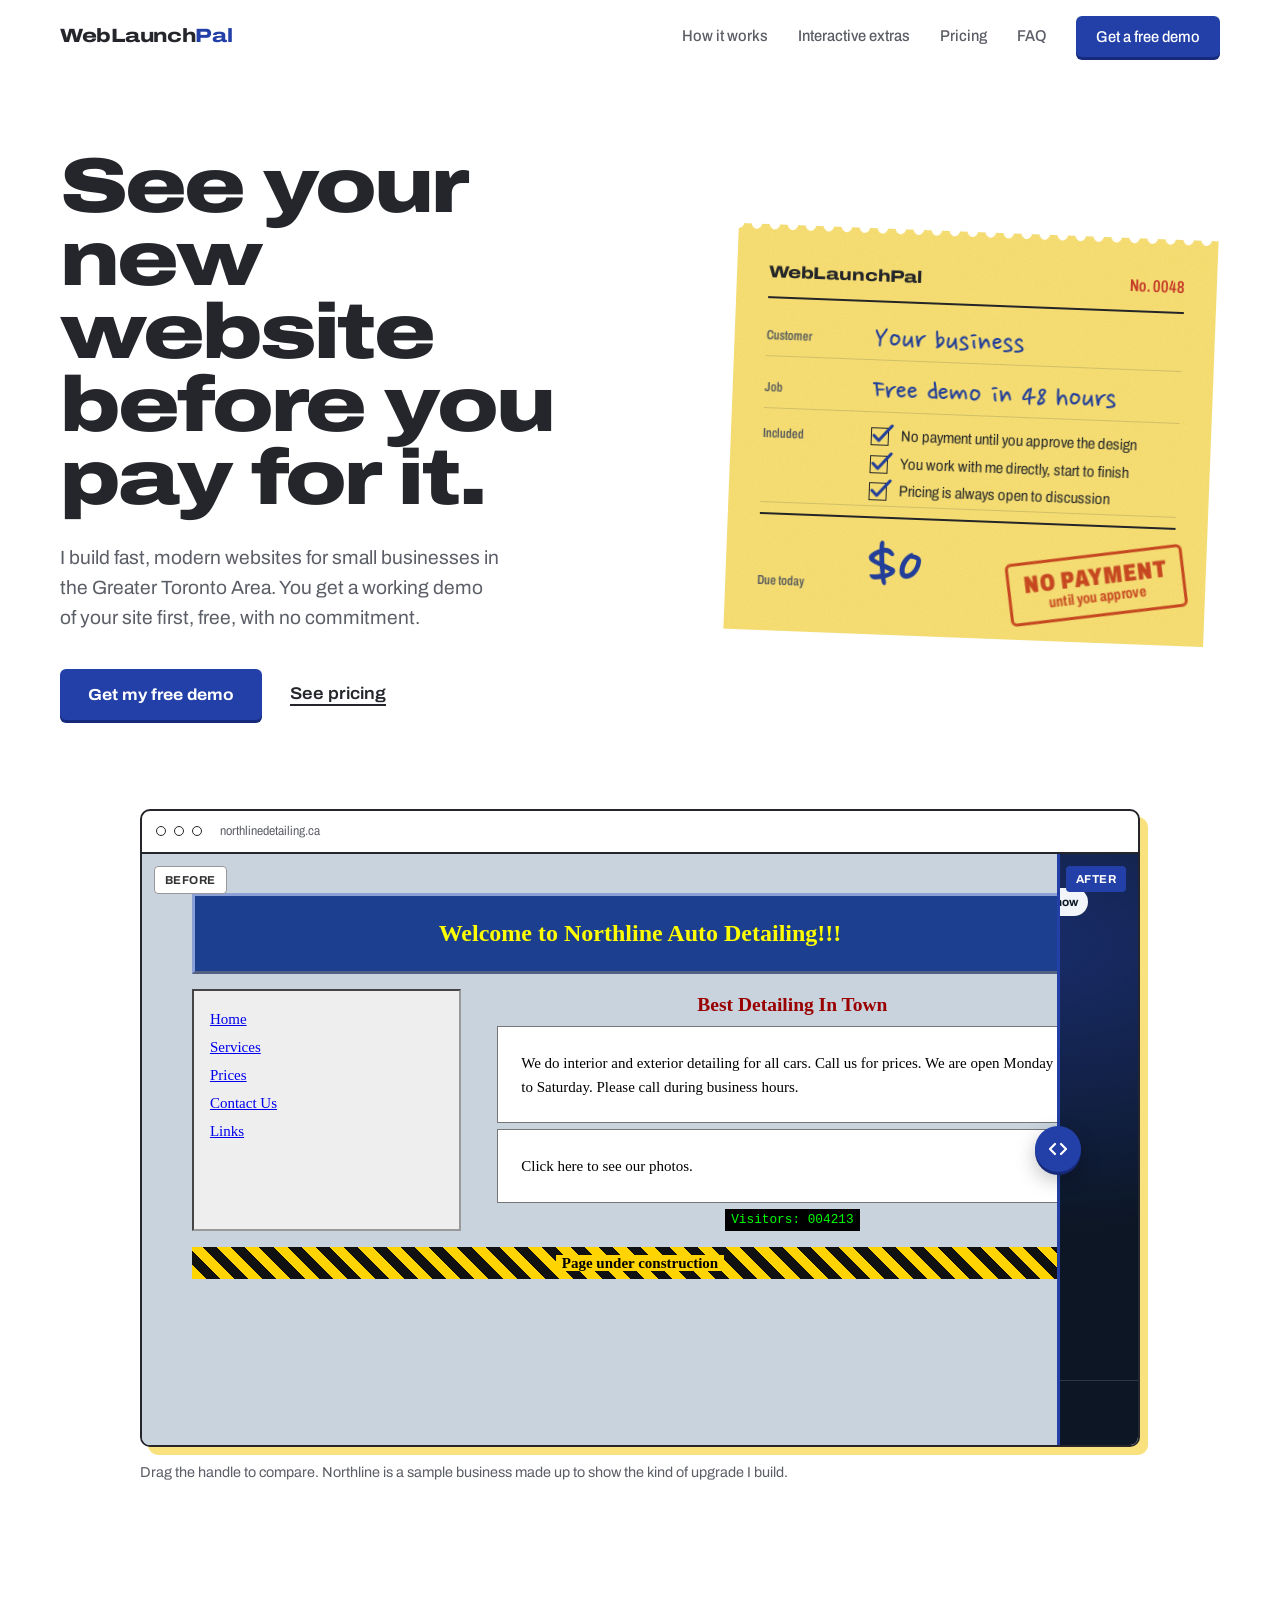
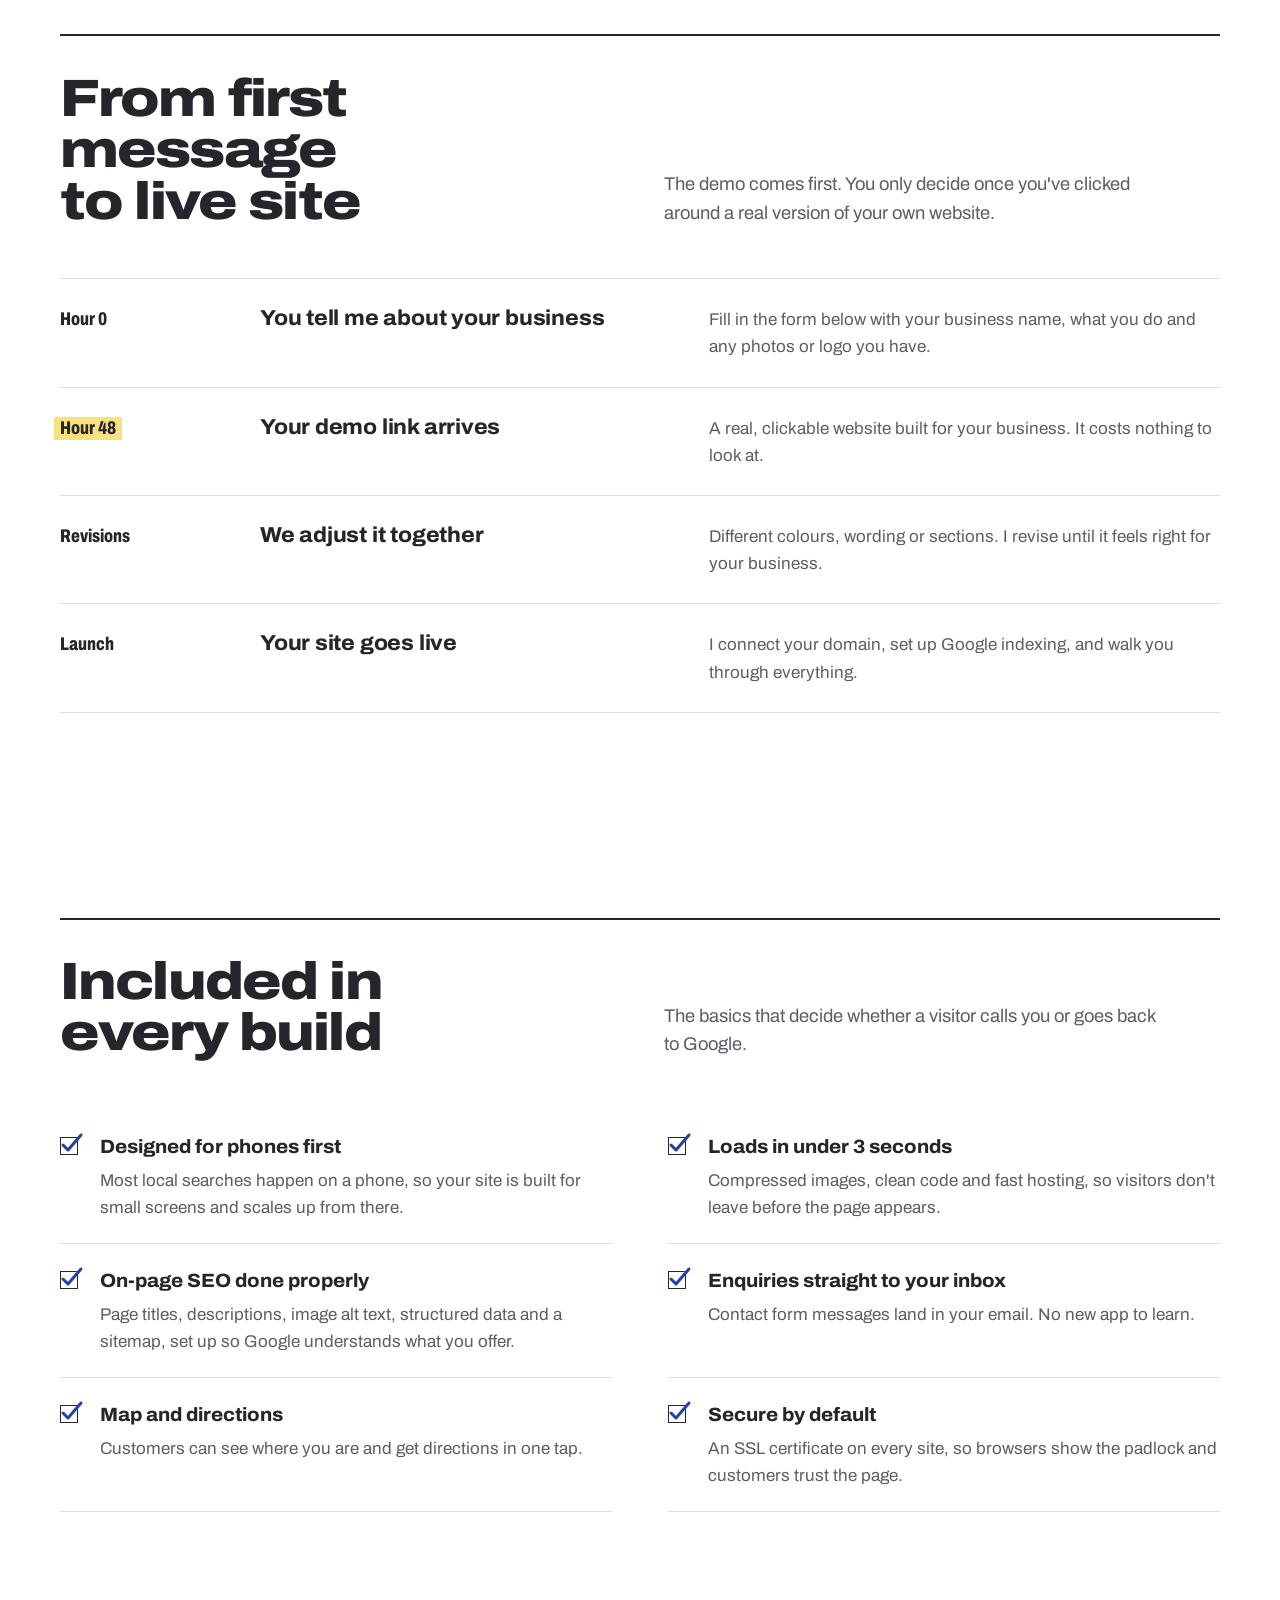
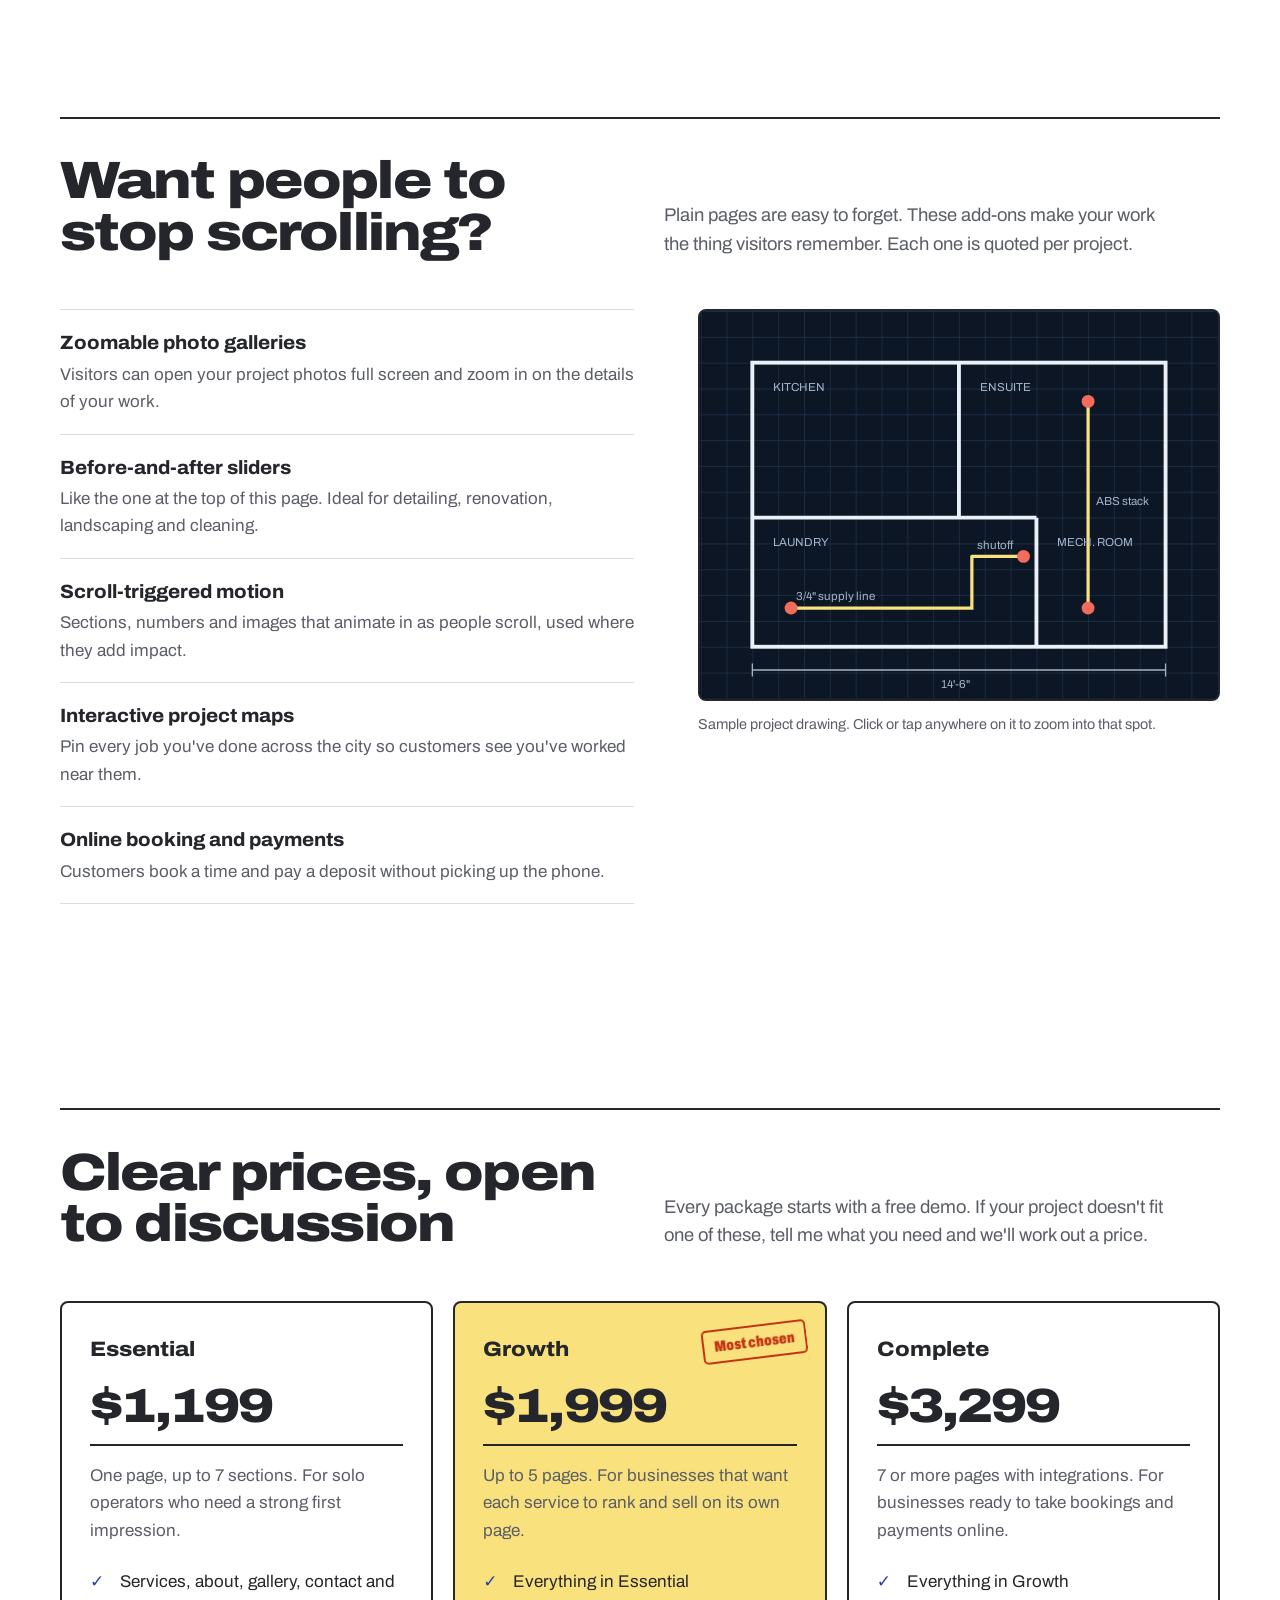
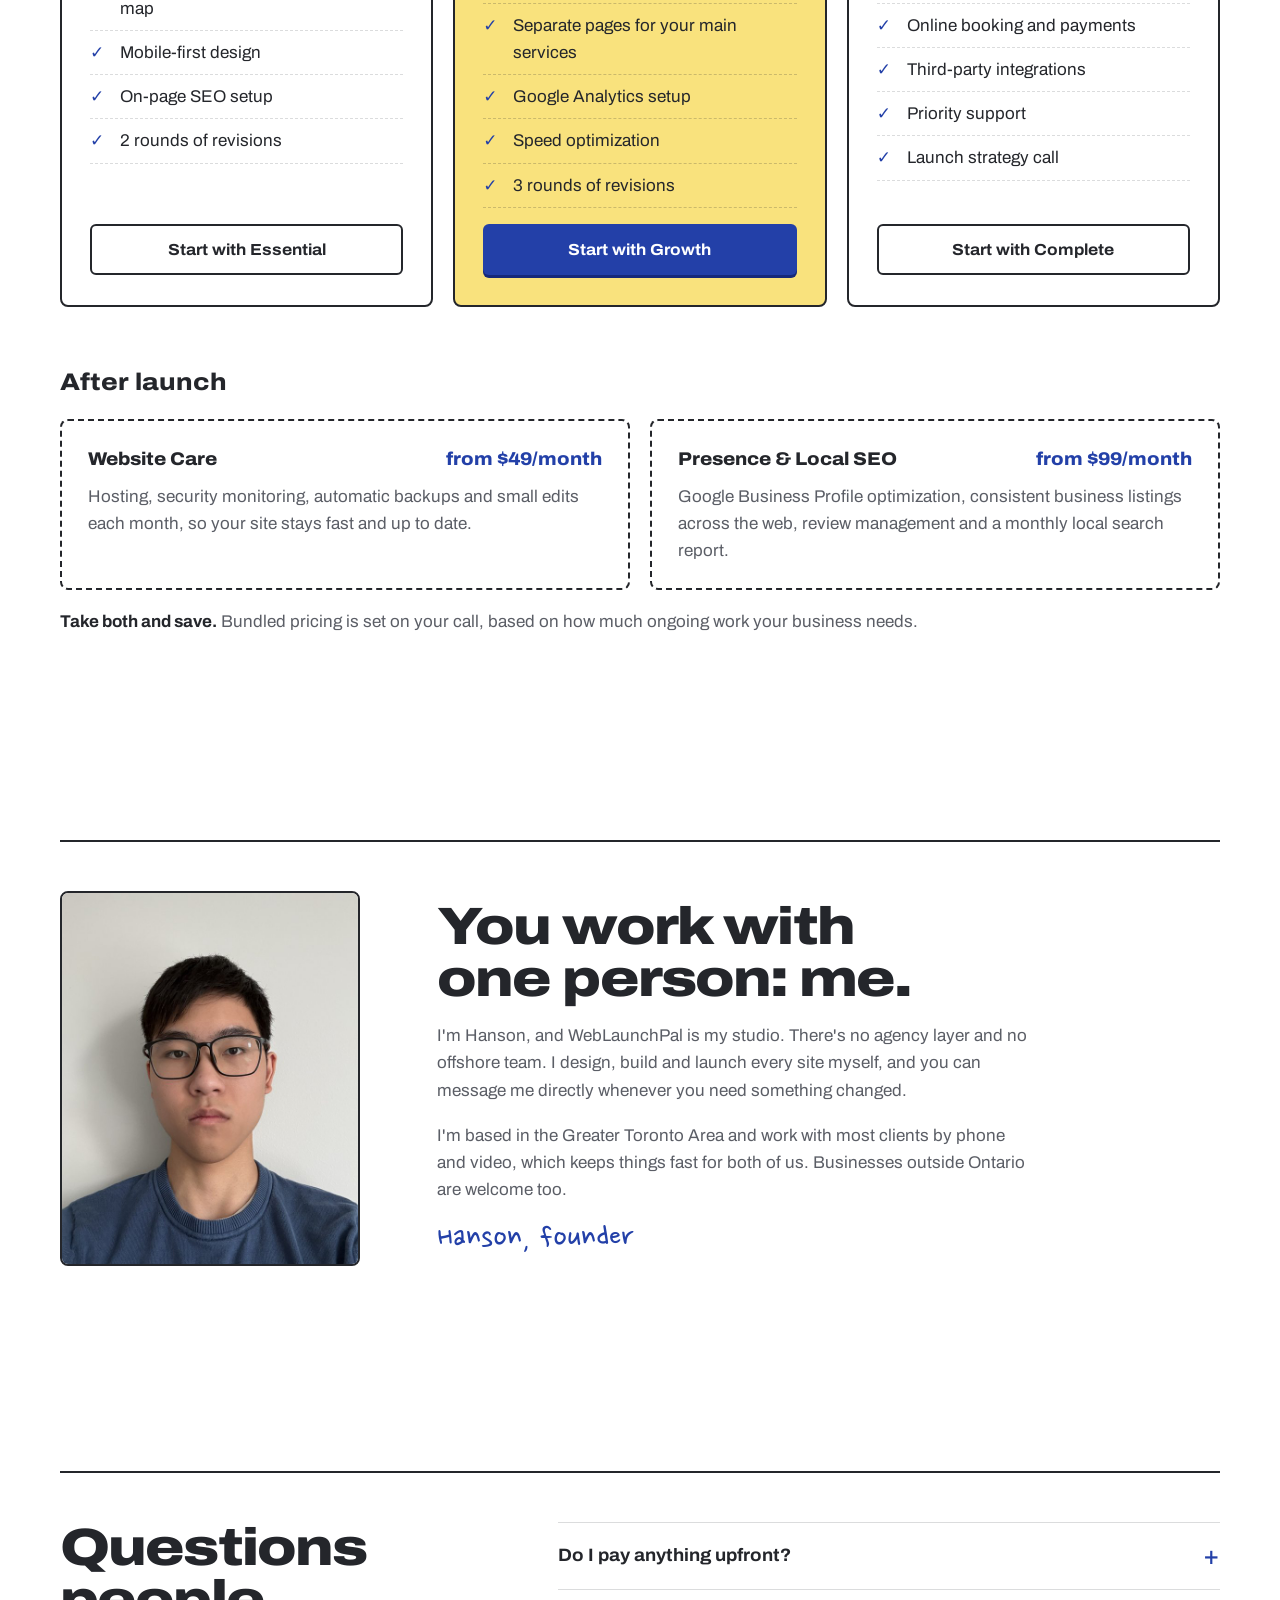
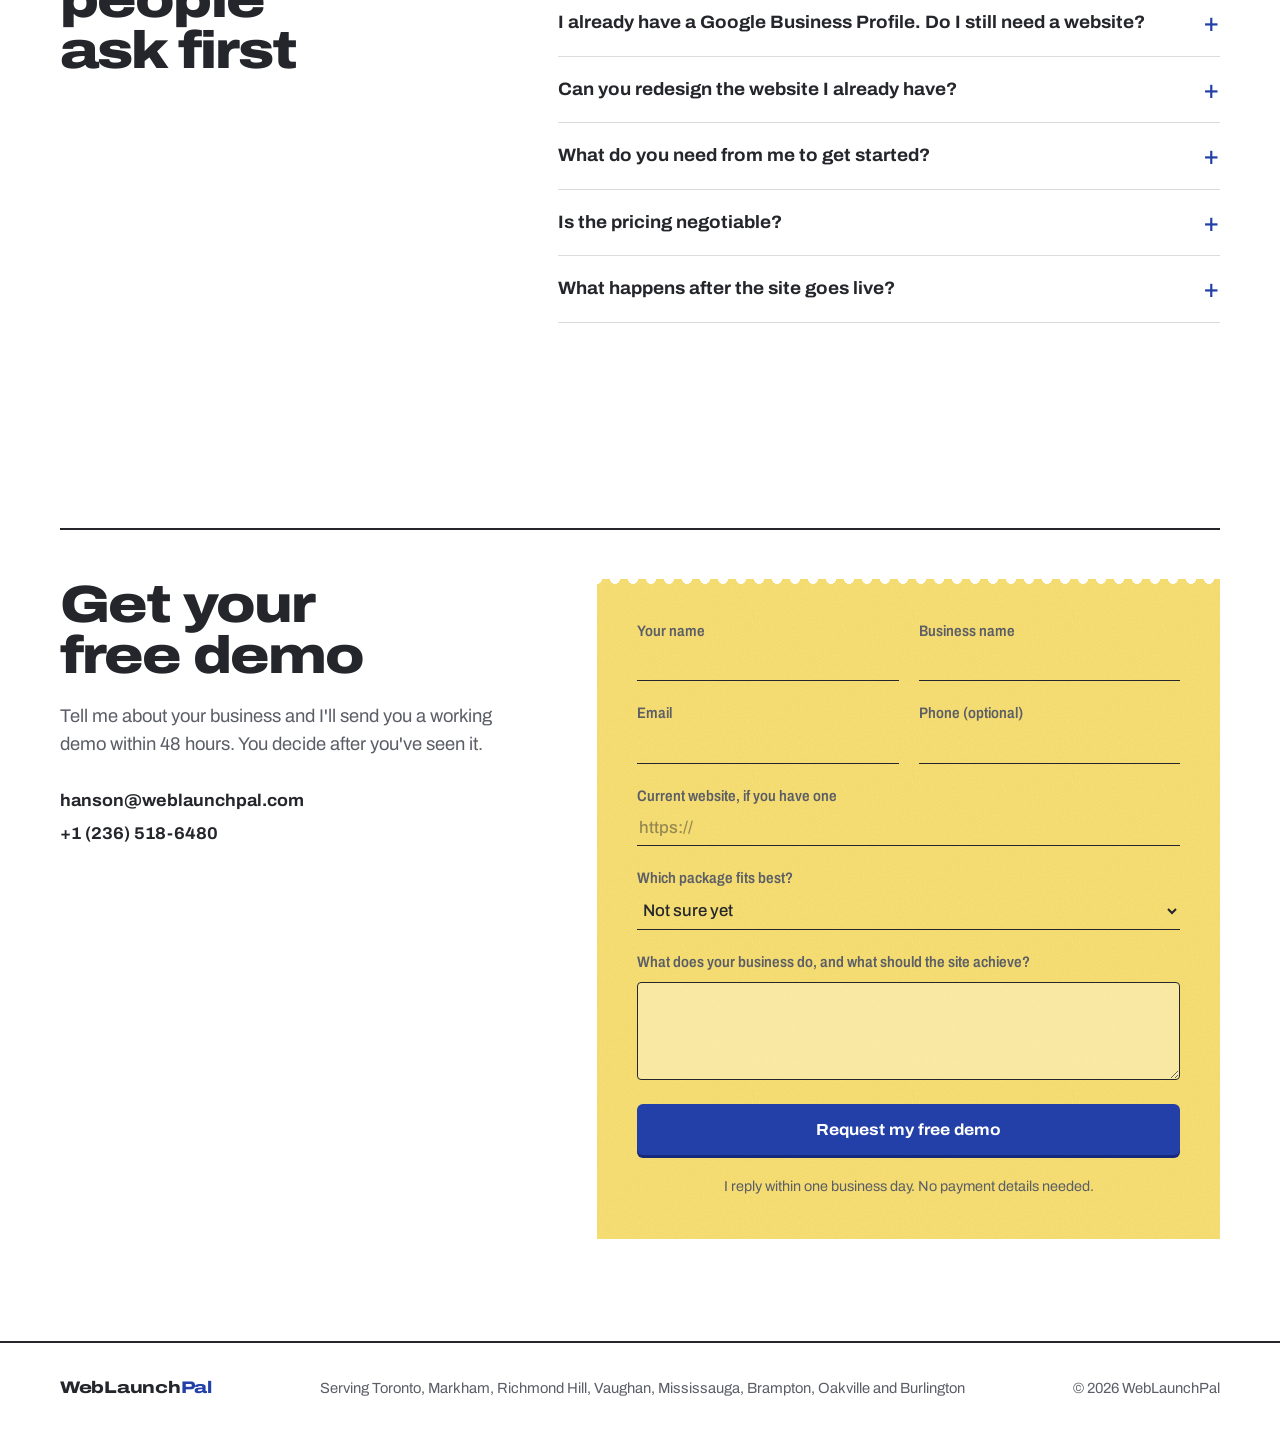
==== commit 71f524bd: "Work-order redesign: carbon-copy slip hero, job sheet, checklist, quote sheets The hero is a work or" ====
--- a/index.html
+++ b/index.html
@@ -11,7 +11,7 @@
 <meta property="og:url" content="https://www.weblaunchpal.com" />
 <link rel="preconnect" href="https://fonts.googleapis.com" />
 <link rel="preconnect" href="https://fonts.gstatic.com" crossorigin />
-<link href="https://fonts.googleapis.com/css2?family=Geist:wght@400;500;600;700&family=Newsreader:ital,opsz,wght@0,6..72,300;0,6..72,400;0,6..72,500;1,6..72,300;1,6..72,400&display=swap" rel="stylesheet" />
+<link href="https://fonts.googleapis.com/css2?family=Archivo:wdth,wght@62..125,400..900&family=Nanum+Pen+Script&display=swap" rel="stylesheet" />
 <link rel="stylesheet" href="style.css" />
 <!-- Google tag (gtag.js) -->
 <script async src="https://www.googletagmanager.com/gtag/js?id=G-N0P5FJFPK3"></script>
@@ -48,113 +48,94 @@
 
 <main id="top">
 
-  <!-- HERO -->
+  <!-- HERO: the work order -->
   <section class="hero">
-    <div class="hero-top">
-      <!-- Dusk sky over a Toronto skyline, drawn in CSS/SVG (no image download) -->
-      <div class="sky" aria-hidden="true">
-        <div class="sky-glow"></div>
-        <svg class="skyline" viewBox="0 0 1600 220" preserveAspectRatio="xMidYMax slice">
-          <path class="far" d="M0 220V196h40v-10h30v16h50v-22h36v12h60v-18h40v24h70v-30h44v14h80v-20h52v26h90v-16h60v-28h50v20h70v-12h56v18h80v-24h40v30h60v-14h66v20h90v-26h50v16h70v-10h50v22h44v-18h60v14h44v28H1600V220z"/>
-          <path class="near" d="M0 [base64]"/>
-          <g class="near">
-            <path d="M1132 220l5-146h8l5 146z"/>
-            <rect x="1127" y="62" width="28" height="13" rx="6"/>
-            <rect x="1131" y="76" width="20" height="4" rx="2"/>
-            <rect x="1138.5" y="24" width="5" height="40"/>
-            <rect x="1136" y="40" width="10" height="6" rx="3"/>
-            <rect x="1140.3" y="0" width="1.4" height="26"/>
-          </g>
-          <g class="lights">
-            <rect x="590" y="140" width="2" height="2"/><rect x="684" y="112" width="2" height="2"/><rect x="694" y="150" width="2" height="2"/>
-            <rect x="856" y="100" width="2" height="2"/><rect x="890" y="76" width="2" height="2"/><rect x="900" y="120" width="2" height="2"/>
-            <rect x="1048" y="96" width="2" height="2"/><rect x="1140" y="68" width="2" height="2"/><rect x="1190" y="140" width="2" height="2"/>
-          </g>
-        </svg>
-        <div class="fog fog-a"></div>
-        <div class="fog fog-b"></div>
-      </div>
-      <div class="wrap hero-copy">
-        <span class="clock"><span class="clock-dot"></span>Free demo in 48 hours</span>
+    <div class="wrap hero-grid">
+      <div class="hero-copy">
         <h1>See your new website before you pay for it.</h1>
         <p class="hero-lede">I build fast, modern websites for small businesses in the Greater Toronto Area. You get a working demo of your site first, free, with no commitment.</p>
         <div class="hero-actions">
           <a href="#contact" class="btn btn-go">Get my free demo</a>
-          <a href="#pricing" class="btn btn-ghost">See pricing</a>
-        </div>
-        <ul class="promise">
-          <li><svg width="16" height="16" viewBox="0 0 16 16" aria-hidden="true"><path d="M3 8.5l3 3 7-7" fill="none" stroke="#14A866" stroke-width="2.2" stroke-linecap="round" stroke-linejoin="round"/></svg>No payment until you approve the design</li>
-          <li><svg width="16" height="16" viewBox="0 0 16 16" aria-hidden="true"><path d="M3 8.5l3 3 7-7" fill="none" stroke="#14A866" stroke-width="2.2" stroke-linecap="round" stroke-linejoin="round"/></svg>You work with me directly, start to finish</li>
-          <li><svg width="16" height="16" viewBox="0 0 16 16" aria-hidden="true"><path d="M3 8.5l3 3 7-7" fill="none" stroke="#14A866" stroke-width="2.2" stroke-linecap="round" stroke-linejoin="round"/></svg>Pricing is always open to discussion</li>
-        </ul>
-      </div>
-    </div>
-
-    <div class="wrap hero-compare">
-      <div class="compare">
-        <div class="browser">
-          <div class="browser-bar"><i></i><i></i><i></i><span class="browser-url">northlinedetailing.ca</span></div>
-          <div class="stage" id="stage">
-            <div class="layer layer-before" aria-hidden="true">
-              <div class="old">
-                <div class="old-banner">Welcome to Northline Auto Detailing!!!</div>
-                <div class="old-row">
-                  <div class="old-nav"><span>Home</span><span>Services</span><span>Prices</span><span>Contact Us</span><span>Links</span></div>
-                  <div class="old-main">
-                    <h3>Best Detailing In Town</h3>
-                    <div class="old-box">We do interior and exterior detailing for all cars. Call us for prices. We are open Monday to Saturday. Please call during business hours.</div>
-                    <div class="old-box">Click here to see our photos.</div>
-                    <div class="old-ctr">Visitors: 004213</div>
-                  </div>
+          <a href="#pricing" class="text-link">See pricing</a>
+        </div>
+      </div>
+
+      <div class="slip-wrap">
+        <div class="slip" role="img" aria-label="Work order: free demo in 48 hours. No payment until you approve the design. You work with me directly, start to finish. Pricing is always open to discussion. $0 due today.">
+          <div class="slip-head"><b>WebLaunchPal</b><span>No. 0048</span></div>
+          <div class="slip-row"><span class="slip-label">Customer</span><span class="hand write w1">Your business</span></div>
+          <div class="slip-row"><span class="slip-label">Job</span><span class="hand write w2">Free demo in 48 hours</span></div>
+          <div class="slip-row slip-checks"><span class="slip-label">Included</span>
+            <ul class="promise">
+              <li><span class="box c1"><svg viewBox="0 0 26 26" aria-hidden="true"><path d="M5 14l5 5L23 4"/></svg></span>No payment until you approve the design</li>
+              <li><span class="box c2"><svg viewBox="0 0 26 26" aria-hidden="true"><path d="M5 14l5 5L23 4"/></svg></span>You work with me directly, start to finish</li>
+              <li><span class="box c3"><svg viewBox="0 0 26 26" aria-hidden="true"><path d="M5 14l5 5L23 4"/></svg></span>Pricing is always open to discussion</li>
+            </ul>
+          </div>
+          <div class="slip-row slip-total"><span class="slip-label">Due today</span><span class="hand write w3">$0</span></div>
+          <div class="stamp" aria-hidden="true">NO PAYMENT<small>until you approve</small></div>
+        </div>
+      </div>
+    </div>
+  </section>
+
+  <!-- BEFORE / AFTER -->
+  <section class="compare-band" aria-label="Before and after example">
+    <div class="wrap compare">
+      <div class="browser">
+        <div class="browser-bar"><i></i><i></i><i></i><span class="browser-url">northlinedetailing.ca</span></div>
+        <div class="stage" id="stage">
+          <div class="layer layer-before" aria-hidden="true">
+            <div class="old">
+              <div class="old-banner">Welcome to Northline Auto Detailing!!!</div>
+              <div class="old-row">
+                <div class="old-nav"><span>Home</span><span>Services</span><span>Prices</span><span>Contact Us</span><span>Links</span></div>
+                <div class="old-main">
+                  <h3>Best Detailing In Town</h3>
+                  <div class="old-box">We do interior and exterior detailing for all cars. Call us for prices. We are open Monday to Saturday. Please call during business hours.</div>
+                  <div class="old-box">Click here to see our photos.</div>
+                  <div class="old-ctr">Visitors: 004213</div>
                 </div>
-                <div class="old-construct"><span>Page under construction</span></div>
+              </div>
+              <div class="old-construct"><span>Page under construction</span></div>
+            </div>
+          </div>
+          <div class="layer layer-after" aria-hidden="true">
+            <div class="new">
+              <div class="new-nav"><b>Northline</b><span>Services&nbsp;&nbsp;Pricing&nbsp;&nbsp;Gallery</span><em>Book now</em></div>
+              <div class="new-hero">
+                <small>Mobile detailing across York Region</small>
+                <h3>Showroom shine in your driveway.</h3>
+                <p>Interior, exterior and ceramic coating. Book online in under a minute.</p>
+                <div class="new-cta"><span>Book a detail</span><span>See packages</span></div>
+              </div>
+              <div class="new-strip">
+                <div><b>$189</b>Full detail from</div>
+                <div><b>2 hrs</b>Typical visit</div>
+                <div><b>7 days</b>Open weekly</div>
               </div>
             </div>
-            <div class="layer layer-after" aria-hidden="true">
-              <div class="new">
-                <div class="new-nav"><b>Northline</b><span>Services&nbsp;&nbsp;Pricing&nbsp;&nbsp;Gallery</span><em>Book now</em></div>
-                <div class="new-hero">
-                  <small>Mobile detailing across York Region</small>
-                  <h3>Showroom shine in your driveway.</h3>
-                  <p>Interior, exterior and ceramic coating. Book online in under a minute.</p>
-                  <div class="new-cta"><span>Book a detail</span><span>See packages</span></div>
-                </div>
-                <div class="new-strip">
-                  <div><b>$189</b>Full detail from</div>
-                  <div><b>2 hrs</b>Typical visit</div>
-                  <div><b>7 days</b>Open weekly</div>
-                </div>
-              </div>
-            </div>
-            <span class="tag tag-before">BEFORE</span>
-            <span class="tag tag-after">AFTER</span>
-            <div class="divider" aria-hidden="true">
-              <div class="divider-knob"><svg width="22" height="22" viewBox="0 0 22 22"><path d="M8 6l-5 5 5 5M14 6l5 5-5 5" fill="none" stroke="currentColor" stroke-width="2.2" stroke-linecap="round" stroke-linejoin="round"/></svg></div>
-            </div>
-            <input type="range" id="compareRange" min="0" max="100" value="50" aria-label="Drag to compare the old and new website" />
-          </div>
-        </div>
-        <p class="compare-note">Drag the handle to compare. Northline is a sample business made up to show the kind of upgrade I build.</p>
-      </div>
-    </div>
-  </section>
-
-  <!-- CITY MARQUEE (decorative; the same cities are listed in the footer) -->
-  <div class="marquee" aria-hidden="true">
-    <div class="marquee-track">
-      <ul><li>Toronto</li><li>Markham</li><li>Richmond Hill</li><li>Vaughan</li><li>Mississauga</li><li>Brampton</li><li>Oakville</li><li>Burlington</li></ul>
-      <ul><li>Toronto</li><li>Markham</li><li>Richmond Hill</li><li>Vaughan</li><li>Mississauga</li><li>Brampton</li><li>Oakville</li><li>Burlington</li></ul>
-    </div>
-  </div>
-
-  <!-- HOW IT WORKS -->
+          </div>
+          <span class="tag tag-before">BEFORE</span>
+          <span class="tag tag-after">AFTER</span>
+          <div class="divider" aria-hidden="true">
+            <div class="divider-knob"><svg width="22" height="22" viewBox="0 0 22 22"><path d="M8 6l-5 5 5 5M14 6l5 5-5 5" fill="none" stroke="currentColor" stroke-width="2.2" stroke-linecap="round" stroke-linejoin="round"/></svg></div>
+          </div>
+          <input type="range" id="compareRange" min="0" max="100" value="50" aria-label="Drag to compare the old and new website" />
+        </div>
+      </div>
+      <p class="compare-note">Drag the handle to compare. Northline is a sample business made up to show the kind of upgrade I build.</p>
+    </div>
+  </section>
+
+  <!-- HOW IT WORKS: the job sheet -->
   <section class="band" id="how">
     <div class="wrap">
       <div class="section-head">
         <h2>From first message to live site</h2>
         <p>The demo comes first. You only decide once you've clicked around a real version of your own website.</p>
       </div>
-      <ol class="timeline" style="list-style:none;margin:0;padding:0;">
+      <ol class="timeline">
         <li class="tl-step">
           <span class="tl-hour">Hour 0</span>
           <h3>You tell me about your business</h3>
@@ -179,39 +160,21 @@
     </div>
   </section>
 
-  <!-- INCLUDED -->
-  <section class="band band-white" id="included">
+  <!-- INCLUDED: the inspection checklist -->
+  <section class="band" id="included">
     <div class="wrap">
       <div class="section-head">
         <h2>Included in every build</h2>
         <p>The basics that decide whether a visitor calls you or goes back to Google.</p>
       </div>
-      <div class="features">
-        <div class="feature">
-          <div class="viz viz-phone" aria-hidden="true"><div class="phone"><i></i><i></i><i></i><i></i></div></div>
-          <div><h3>Designed for phones first</h3><p>Most local searches happen on a phone, so your site is built for small screens and scales up from there.</p></div>
-        </div>
-        <div class="feature">
-          <div class="viz viz-speed" aria-hidden="true"><div class="gauge"><b></b></div><span>&lt; 3s</span></div>
-          <div><h3>Loads in under 3 seconds</h3><p>Compressed images, clean code and fast hosting, so visitors don't leave before the page appears.</p></div>
-        </div>
-        <div class="feature">
-          <div class="viz viz-seo" aria-hidden="true"><div class="results"><div class="result r1"><i></i><i></i></div><div class="result r2"><i></i><i></i></div><div class="result r3 you"><i></i><i></i></div></div></div>
-          <div><h3>On-page SEO done properly</h3><p>Page titles, descriptions, image alt text, structured data and a sitemap, set up so Google understands what you offer.</p></div>
-        </div>
-        <div class="feature">
-          <div class="viz viz-inbox" aria-hidden="true"><div class="inbox"><div class="msg new"><i></i><i></i></div><div class="msg"><i></i><i></i></div><div class="msg"><i></i><i></i></div></div></div>
-          <div><h3>Enquiries straight to your inbox</h3><p>Contact form messages land in your email. No new app to learn.</p></div>
-        </div>
-        <div class="feature">
-          <div class="viz viz-map" aria-hidden="true"><span class="ring"></span><span class="pin"><svg width="26" height="32" viewBox="0 0 24 30"><path d="M12 29s10-9.3 10-17A10 10 0 002 12c0 7.7 10 17 10 17z" fill="currentColor"/><circle cx="12" cy="12" r="3.6" fill="#13110F"/></svg></span></div>
-          <div><h3>Map and directions</h3><p>Customers can see where you are and get directions in one tap.</p></div>
-        </div>
-        <div class="feature">
-          <div class="viz viz-lock" aria-hidden="true"><div class="lock"><span class="shackle"></span><span class="lock-body"></span></div></div>
-          <div><h3>Secure by default</h3><p>An SSL certificate on every site, so browsers show the padlock and customers trust the page.</p></div>
-        </div>
-      </div>
+      <ul class="features">
+        <li class="feature"><span class="box" aria-hidden="true"><svg viewBox="0 0 26 26"><path d="M5 14l5 5L23 4"/></svg></span><div><h3>Designed for phones first</h3><p>Most local searches happen on a phone, so your site is built for small screens and scales up from there.</p></div></li>
+        <li class="feature"><span class="box" aria-hidden="true"><svg viewBox="0 0 26 26"><path d="M5 14l5 5L23 4"/></svg></span><div><h3>Loads in under 3 seconds</h3><p>Compressed images, clean code and fast hosting, so visitors don't leave before the page appears.</p></div></li>
+        <li class="feature"><span class="box" aria-hidden="true"><svg viewBox="0 0 26 26"><path d="M5 14l5 5L23 4"/></svg></span><div><h3>On-page SEO done properly</h3><p>Page titles, descriptions, image alt text, structured data and a sitemap, set up so Google understands what you offer.</p></div></li>
+        <li class="feature"><span class="box" aria-hidden="true"><svg viewBox="0 0 26 26"><path d="M5 14l5 5L23 4"/></svg></span><div><h3>Enquiries straight to your inbox</h3><p>Contact form messages land in your email. No new app to learn.</p></div></li>
+        <li class="feature"><span class="box" aria-hidden="true"><svg viewBox="0 0 26 26"><path d="M5 14l5 5L23 4"/></svg></span><div><h3>Map and directions</h3><p>Customers can see where you are and get directions in one tap.</p></div></li>
+        <li class="feature"><span class="box" aria-hidden="true"><svg viewBox="0 0 26 26"><path d="M5 14l5 5L23 4"/></svg></span><div><h3>Secure by default</h3><p>An SSL certificate on every site, so browsers show the padlock and customers trust the page.</p></div></li>
+      </ul>
     </div>
   </section>
 
@@ -242,17 +205,17 @@
                 <rect x="40" y="40" width="320" height="220"/>
                 <path d="M200 40v120M40 160h220M260 160v100"/>
               </g>
-              <g fill="none" stroke="#FFC94A" stroke-width="2.5" stroke-linecap="round">
+              <g fill="none" stroke="#F9E27D" stroke-width="2.5" stroke-linecap="round">
                 <path d="M70 230h140v-40M210 190h40"/>
                 <path d="M300 70v160"/>
               </g>
-              <g fill="#14A866"><circle cx="70" cy="230" r="5"/><circle cx="250" cy="190" r="5"/><circle cx="300" cy="70" r="5"/><circle cx="300" cy="230" r="5"/></g>
-              <g fill="#A3B3C8" font-family="Geist, sans-serif" font-size="9">
+              <g fill="#F26B5B"><circle cx="70" cy="230" r="5"/><circle cx="250" cy="190" r="5"/><circle cx="300" cy="70" r="5"/><circle cx="300" cy="230" r="5"/></g>
+              <g fill="#A3B3C8" font-family="Archivo, sans-serif" font-size="9">
                 <text x="56" y="62">KITCHEN</text><text x="216" y="62">ENSUITE</text><text x="56" y="182">LAUNDRY</text><text x="276" y="182">MECH. ROOM</text>
                 <text x="74" y="224">3/4" supply line</text><text x="306" y="150">ABS stack</text><text x="214" y="184">shutoff</text>
               </g>
               <g stroke="#A3B3C8" stroke-width="1"><path d="M40 278h320M40 273v10M360 273v10"/></g>
-              <text x="186" y="292" fill="#A3B3C8" font-family="Geist, sans-serif" font-size="9">14'-6"</text>
+              <text x="186" y="292" fill="#A3B3C8" font-family="Archivo, sans-serif" font-size="9">14'-6"</text>
             </svg>
           </div>
           <p>Sample project drawing. Click or tap anywhere on it to zoom into that spot.</p>
@@ -261,7 +224,7 @@
     </div>
   </section>
 
-  <!-- PRICING -->
+  <!-- PRICING: quote sheets -->
   <section class="band" id="pricing">
     <div class="wrap">
       <div class="section-head">
@@ -274,10 +237,10 @@
           <div class="tier-price">$1,199</div>
           <p class="tier-scope">One page, up to 7 sections. For solo operators who need a strong first impression.</p>
           <ul>
-            <li><svg width="16" height="16" viewBox="0 0 16 16" aria-hidden="true"><path d="M3 8.5l3 3 7-7" fill="none" stroke="currentColor" stroke-width="2.2" stroke-linecap="round" stroke-linejoin="round"/></svg>Services, about, gallery, contact and map</li>
-            <li><svg width="16" height="16" viewBox="0 0 16 16" aria-hidden="true"><path d="M3 8.5l3 3 7-7" fill="none" stroke="currentColor" stroke-width="2.2" stroke-linecap="round" stroke-linejoin="round"/></svg>Mobile-first design</li>
-            <li><svg width="16" height="16" viewBox="0 0 16 16" aria-hidden="true"><path d="M3 8.5l3 3 7-7" fill="none" stroke="currentColor" stroke-width="2.2" stroke-linecap="round" stroke-linejoin="round"/></svg>On-page SEO setup</li>
-            <li><svg width="16" height="16" viewBox="0 0 16 16" aria-hidden="true"><path d="M3 8.5l3 3 7-7" fill="none" stroke="currentColor" stroke-width="2.2" stroke-linecap="round" stroke-linejoin="round"/></svg>2 rounds of revisions</li>
+            <li>Services, about, gallery, contact and map</li>
+            <li>Mobile-first design</li>
+            <li>On-page SEO setup</li>
+            <li>2 rounds of revisions</li>
           </ul>
           <a href="#contact" class="btn btn-outline" data-package="essential">Start with Essential</a>
         </article>
@@ -286,24 +249,24 @@
           <div class="tier-price">$1,999</div>
           <p class="tier-scope">Up to 5 pages. For businesses that want each service to rank and sell on its own page.</p>
           <ul>
-            <li><svg width="16" height="16" viewBox="0 0 16 16" aria-hidden="true"><path d="M3 8.5l3 3 7-7" fill="none" stroke="currentColor" stroke-width="2.2" stroke-linecap="round" stroke-linejoin="round"/></svg>Everything in Essential</li>
-            <li><svg width="16" height="16" viewBox="0 0 16 16" aria-hidden="true"><path d="M3 8.5l3 3 7-7" fill="none" stroke="currentColor" stroke-width="2.2" stroke-linecap="round" stroke-linejoin="round"/></svg>Separate pages for your main services</li>
-            <li><svg width="16" height="16" viewBox="0 0 16 16" aria-hidden="true"><path d="M3 8.5l3 3 7-7" fill="none" stroke="currentColor" stroke-width="2.2" stroke-linecap="round" stroke-linejoin="round"/></svg>Google Analytics setup</li>
-            <li><svg width="16" height="16" viewBox="0 0 16 16" aria-hidden="true"><path d="M3 8.5l3 3 7-7" fill="none" stroke="currentColor" stroke-width="2.2" stroke-linecap="round" stroke-linejoin="round"/></svg>Speed optimization</li>
-            <li><svg width="16" height="16" viewBox="0 0 16 16" aria-hidden="true"><path d="M3 8.5l3 3 7-7" fill="none" stroke="currentColor" stroke-width="2.2" stroke-linecap="round" stroke-linejoin="round"/></svg>3 rounds of revisions</li>
+            <li>Everything in Essential</li>
+            <li>Separate pages for your main services</li>
+            <li>Google Analytics setup</li>
+            <li>Speed optimization</li>
+            <li>3 rounds of revisions</li>
           </ul>
-          <a href="#contact" class="btn btn-outline" data-package="growth">Start with Growth</a>
+          <a href="#contact" class="btn btn-go" data-package="growth">Start with Growth</a>
         </article>
         <article class="tier">
           <div class="tier-name">Complete</div>
           <div class="tier-price">$3,299</div>
           <p class="tier-scope">7 or more pages with integrations. For businesses ready to take bookings and payments online.</p>
           <ul>
-            <li><svg width="16" height="16" viewBox="0 0 16 16" aria-hidden="true"><path d="M3 8.5l3 3 7-7" fill="none" stroke="currentColor" stroke-width="2.2" stroke-linecap="round" stroke-linejoin="round"/></svg>Everything in Growth</li>
-            <li><svg width="16" height="16" viewBox="0 0 16 16" aria-hidden="true"><path d="M3 8.5l3 3 7-7" fill="none" stroke="currentColor" stroke-width="2.2" stroke-linecap="round" stroke-linejoin="round"/></svg>Online booking and payments</li>
-            <li><svg width="16" height="16" viewBox="0 0 16 16" aria-hidden="true"><path d="M3 8.5l3 3 7-7" fill="none" stroke="currentColor" stroke-width="2.2" stroke-linecap="round" stroke-linejoin="round"/></svg>Third-party integrations</li>
-            <li><svg width="16" height="16" viewBox="0 0 16 16" aria-hidden="true"><path d="M3 8.5l3 3 7-7" fill="none" stroke="currentColor" stroke-width="2.2" stroke-linecap="round" stroke-linejoin="round"/></svg>Priority support</li>
-            <li><svg width="16" height="16" viewBox="0 0 16 16" aria-hidden="true"><path d="M3 8.5l3 3 7-7" fill="none" stroke="currentColor" stroke-width="2.2" stroke-linecap="round" stroke-linejoin="round"/></svg>Launch strategy call</li>
+            <li>Everything in Growth</li>
+            <li>Online booking and payments</li>
+            <li>Third-party integrations</li>
+            <li>Priority support</li>
+            <li>Launch strategy call</li>
           </ul>
           <a href="#contact" class="btn btn-outline" data-package="complete">Start with Complete</a>
         </article>
@@ -327,7 +290,7 @@
   </section>
 
   <!-- ABOUT -->
-  <section class="band band-white" id="about">
+  <section class="band" id="about">
     <div class="wrap about-grid">
       <div class="about-photo"><img src="hanson.jpg" alt="Hanson, founder of WebLaunchPal" width="320" height="400" /></div>
       <div class="about-copy">
@@ -341,7 +304,7 @@
 
   <!-- FAQ -->
   <section class="band" id="faq">
-    <div class="wrap">
+    <div class="wrap faq-grid">
       <div class="section-head"><h2>Questions people ask first</h2></div>
       <div class="faq">
         <details>
@@ -372,7 +335,7 @@
     </div>
   </section>
 
-  <!-- CONTACT -->
+  <!-- CONTACT: the request slip -->
   <section class="band contact" id="contact">
     <div class="wrap contact-grid">
       <div class="contact-copy">
@@ -417,12 +380,13 @@
     <span>Serving Toronto, Markham, Richmond Hill, Vaughan, Mississauga, Brampton, Oakville and Burlington</span>
     <span>&copy; <span id="year">2026</span> WebLaunchPal</span>
   </div>
-  <div class="footer-mark" aria-hidden="true">WebLaunch<span>Pal</span></div>
 </footer>
 
 <script>
 (function () {
-  // Nav border on scroll
+  var reduce = window.matchMedia('(prefers-reduced-motion: reduce)').matches;
+
+  // Nav rule on scroll
   var nav = document.getElementById('nav');
   window.addEventListener('scroll', function () { nav.classList.toggle('scrolled', window.scrollY > 20); }, { passive: true });
 
@@ -441,13 +405,12 @@
   // Before/after slider
   var stage = document.getElementById('stage');
   var range = document.getElementById('compareRange');
+  var stop = false;
   function setPos(v) { stage.style.setProperty('--pos', v + '%'); }
   range.addEventListener('input', function () { stop = true; setPos(range.value); });
-  // One-time intro sweep: show "before", then wipe to "after", then settle in the middle
-  var stop = false;
-  var reduce = window.matchMedia('(prefers-reduced-motion: reduce)').matches;
-  if (!reduce) {
-    var keys = [[0, 50], [500, 92], [1500, 92], [2600, 12], [3400, 12], [4200, 50]];
+  // One sweep the first time the slider comes into view: show "before", wipe to "after", settle in the middle
+  function sweep() {
+    var keys = [[0, 50], [500, 92], [1400, 92], [2400, 12], [3100, 12], [3800, 50]];
     var t0 = null;
     function ease(x) { return x < .5 ? 2 * x * x : 1 - Math.pow(-2 * x + 2, 2) / 2; }
     function frame(ts) {
@@ -461,7 +424,13 @@
       setPos(v); range.value = Math.round(v);
       if (t < keys[keys.length - 1][0]) requestAnimationFrame(frame);
     }
-    setTimeout(function () { requestAnimationFrame(frame); }, 1700);
+    requestAnimationFrame(frame);
+  }
+  if (!reduce && 'IntersectionObserver' in window) {
+    var seen = new IntersectionObserver(function (entries) {
+      if (entries[0].isIntersecting) { seen.disconnect(); setTimeout(sweep, 300); }
+    }, { threshold: 0.6 });
+    seen.observe(stage);
   }
 
   // Zoom demo
@@ -494,94 +463,16 @@
       .then(function (r) {
         if (!r.ok) throw new Error();
         form.reset();
-        status.hidden = false; status.style.color = 'var(--go-ink)';
+        status.hidden = false; status.style.color = 'var(--pen)';
         status.textContent = 'Request sent. I’ll be in touch within one business day.';
         btn.textContent = 'Request sent';
       })
       .catch(function () {
-        status.hidden = false; status.style.color = 'var(--error)';
+        status.hidden = false; status.style.color = 'var(--stamp)';
         status.textContent = 'The form didn’t send. Email hanson@weblaunchpal.com instead and I’ll reply the same way.';
         btn.disabled = false; btn.textContent = 'Request my free demo';
       });
   });
-
-  // Motion layer: headline reveal, scroll reveals, hero tilt and magnetic buttons.
-  // Skipped entirely when the visitor prefers reduced motion; the page then shows everything in place.
-  if (!reduce) {
-    document.documentElement.classList.add('motion');
-
-    // Headline rises in word by word (screen readers get the plain sentence)
-    var h1 = document.querySelector('.hero h1');
-    h1.setAttribute('aria-label', h1.textContent.trim());
-    h1.innerHTML = h1.textContent.trim().split(/\s+/).map(function (w, i) {
-      return '<span class="w" aria-hidden="true"><span style="--i:' + i + '">' + w + '</span></span>';
-    }).join(' ');
-
-    // "Hour 48" on the timeline counts up while the steps tick through
-    var timeline = document.querySelector('.timeline');
-    var hourKey = timeline.querySelector('.is-key .tl-hour');
-    function countHours() {
-      var start = null;
-      function step(ts) {
-        if (start === null) start = ts;
-        var k = Math.min(1, (ts - start - 500) / 1100);
-        hourKey.textContent = 'Hour ' + Math.round(48 * (k < 0 ? 0 : 1 - Math.pow(1 - k, 3)));
-        if (k < 1) requestAnimationFrame(step);
-      }
-      requestAnimationFrame(step);
-    }
-
-    // Sections fade in from a soft blur as they scroll into view, siblings slightly staggered
-    if ('IntersectionObserver' in window) {
-      var io = new IntersectionObserver(function (entries) {
-        entries.forEach(function (en) {
-          if (!en.isIntersecting) return;
-          en.target.classList.add('in');
-          io.unobserve(en.target);
-          if (en.target === timeline) countHours();
-        });
-      }, { rootMargin: '0px 0px -8% 0px', threshold: 0.12 });
-      document.querySelectorAll('.section-head, .tl-step, .feature, .extras-list li, .zoom-demo, .tier, .care h3, .care-card, .care-note, .about-photo, .about-copy, .faq details, .contact-copy, .form').forEach(function (el) {
-        el.style.setProperty('--d', Math.min(Array.prototype.indexOf.call(el.parentNode.children, el), 5) * 80 + 'ms');
-        el.classList.add('reveal');
-        io.observe(el);
-      });
-      io.observe(timeline);
-    }
-
-    // Hero browser rises out of the horizon and straightens as the page scrolls
-    var rise = document.querySelector('.hero-compare'), riseQueued = false;
-    function setRise() {
-      riseQueued = false;
-      var vh = window.innerHeight, t = rise.getBoundingClientRect().top;
-      var p = Math.min(1, Math.max(0, (vh - t) / (vh * 0.65)));
-      rise.style.transform = 'perspective(1400px) rotateX(' + ((1 - p) * 16).toFixed(2) + 'deg) scale(' + (0.94 + p * 0.06).toFixed(3) + ')';
-    }
-    window.addEventListener('scroll', function () { if (!riseQueued) { riseQueued = true; requestAnimationFrame(setRise); } }, { passive: true });
-    setRise();
-
-    if (window.matchMedia('(hover: hover) and (pointer: fine)').matches) {
-      // Hero browser tilts toward the cursor; it lies flat while the slider is being dragged
-      var compare = document.querySelector('.compare');
-      var browser = compare.querySelector('.browser');
-      compare.addEventListener('pointermove', function (e) {
-        if (e.buttons) { browser.style.transform = ''; return; }
-        var r = compare.getBoundingClientRect();
-        var x = (e.clientX - r.left) / r.width - 0.5, y = (e.clientY - r.top) / r.height - 0.5;
-        browser.style.transform = 'perspective(1200px) rotateY(' + (x * 7).toFixed(2) + 'deg) rotateX(' + (-y * 5).toFixed(2) + 'deg)';
-      });
-      compare.addEventListener('pointerleave', function () { browser.style.transform = ''; });
-
-      // Main call-to-action buttons lean toward the cursor
-      document.querySelectorAll('.hero-actions .btn, .nav-links .btn').forEach(function (b) {
-        b.addEventListener('pointermove', function (e) {
-          var r = b.getBoundingClientRect();
-          b.style.transform = 'translate(' + ((e.clientX - r.left - r.width / 2) * 0.25).toFixed(1) + 'px,' + ((e.clientY - r.top - r.height / 2) * 0.35).toFixed(1) + 'px)';
-        });
-        b.addEventListener('pointerleave', function () { b.style.transform = ''; });
-      });
-    }
-  }
 
   document.getElementById('year').textContent = new Date().getFullYear();
 })();
--- a/style.css
+++ b/style.css
@@ -1,220 +1,149 @@
-/* WebLaunchPal — 2026 rebuild, dusk edition
-   Layout: full-width bands; content sits in a 1160px .wrap. The hero is a dusk sky over a Toronto
-   skyline with the before/after browser rising out of the horizon (the one bold moment). Everything
-   else is warm near-black with cream text, hairline borders, peach highlights, sage for "done"
-   states and the brand green kept for the logo and the free-demo buttons. */
+/* WebLaunchPal — 2026 rebuild, "work order" direction
+   The idea: the paperwork every tradesperson already trusts. The hero is a carbon-copy work order that
+   fills itself in and gets stamped (the one bold moment). The rest of the page borrows the same
+   vocabulary quietly: a job sheet for the process, an inspection checklist, quote sheets for pricing,
+   and the request form as a slip. Plain white paper, graphite type, ballpoint blue for actions,
+   canary yellow for the slip, stamp red used only where something is stamped or goes wrong. */
 
 :root {
-  --bg: #13110F;
-  --bg-2: #1C1916;
-  --bg-3: #24201C;
-  --cream: #F4E9D6;
-  --text: #F4E9D6;
-  --text-2: rgba(244,233,214,.70);
-  --text-3: rgba(244,233,214,.48);
-  --line: rgba(244,233,214,.10);
-  --line-2: rgba(244,233,214,.18);
-  --peach: #F2C8A8;
-  --sage: #B4C7A6;
-  --go: #14A866;
-  --go-hover: #0F9159;
-  --go-ink: #B4C7A6;
-  --signal: #F2C8A8;
-  --error: #F4A493;
-
-  --display: 'Newsreader', Georgia, 'Times New Roman', serif;
-  --body: 'Geist', 'Segoe UI', system-ui, -apple-system, sans-serif;
-
-  --step--1: 0.875rem;
-  --step-0: 1.0625rem;
-  --step-1: 1.2rem;
-  --step-2: 1.75rem;
-  --step-3: clamp(2.1rem, 1.4rem + 2.6vw, 3.4rem);
-  --step-4: clamp(2.7rem, 1.5rem + 4.6vw, 5.2rem);
+  --paper: #FFFFFF;
+  --slip: #F9E27D;
+  --slip-soft: #FCF0B8;
+  --ink: #24262B;
+  --muted: #5B5E66;
+  --pen: #2340A8;
+  --pen-dark: #16297A;
+  --stamp: #C93A2B;
+  --rule: rgba(36,38,43,.16);
+
+  --sans: 'Archivo', 'Segoe UI', system-ui, -apple-system, sans-serif;
+  --hand: 'Nanum Pen Script', 'Bradley Hand', 'Segoe Print', cursive;
 
   --gutter-l: max(20px, env(safe-area-inset-left, 0px));
   --gutter-r: max(20px, env(safe-area-inset-right, 0px));
-  --ease: cubic-bezier(.2,.75,.2,1);
-  color-scheme: dark;
+  color-scheme: light;
 }
 
 *, *::before, *::after { box-sizing: border-box; }
-html { scroll-behavior: smooth; scroll-padding-top: 88px; background: var(--bg); }
+html { scroll-behavior: smooth; scroll-padding-top: 80px; }
 body {
-  margin: 0;
-  background: var(--bg);
-  color: var(--text);
-  font-family: var(--body);
-  font-size: var(--step-0);
-  line-height: 1.65;
-  -webkit-font-smoothing: antialiased;
+  margin: 0; background: var(--paper); color: var(--ink);
+  font-family: var(--sans); font-size: 1.0625rem; line-height: 1.6; -webkit-font-smoothing: antialiased;
 }
 img { max-width: 100%; display: block; }
 a { color: inherit; }
-h1, h2, h3 {
-  font-family: var(--display);
-  font-weight: 400;
-  line-height: 1.06;
-  letter-spacing: -0.02em;
-  margin: 0;
-  text-wrap: balance;
-}
-h3 { font-weight: 500; }
+h1, h2, h3, h4 { margin: 0; text-wrap: balance; }
 p { margin: 0; }
-:focus-visible { outline: 2px solid var(--peach); outline-offset: 3px; border-radius: 4px; }
-::selection { background: rgba(242,200,168,.35); }
-
-.wrap {
-  max-width: 1160px;
-  margin: 0 auto;
-  padding-left: var(--gutter-l);
-  padding-right: var(--gutter-r);
-}
-.band { padding-block: clamp(80px, 10vw, 136px); }
-.band-white { background: var(--bg-2); }
-.section-head { max-width: 680px; display: grid; gap: 16px; margin-bottom: 56px; }
-.section-head h2 { font-size: var(--step-3); }
-.section-head p { color: var(--text-2); font-size: var(--step-1); line-height: 1.55; }
-
-/* Buttons */
+:focus-visible { outline: 3px solid var(--pen); outline-offset: 3px; border-radius: 4px; }
+::selection { background: var(--slip); }
+
+.wrap { max-width: 1200px; margin: 0 auto; padding-left: var(--gutter-l); padding-right: var(--gutter-r); }
+
+/* Sections open like the next part of a form: a heavy rule, the heading, then the work */
+.band { padding-block: clamp(64px, 8vw, 112px); }
+.band > .wrap {
+  padding-top: clamp(28px, 3vw, 40px);
+  background: linear-gradient(var(--ink), var(--ink)) no-repeat var(--gutter-l) 0 / calc(100% - var(--gutter-l) - var(--gutter-r)) 2px;
+}
+.section-head { display: grid; grid-template-columns: minmax(0, 1fr) minmax(0, 1fr); gap: 16px 48px; align-items: end; margin-bottom: clamp(36px, 4vw, 56px); }
+.section-head h2 { font-weight: 850; font-stretch: 118%; font-size: clamp(2rem, 1.2rem + 2.6vw, 3.4rem); line-height: .98; letter-spacing: -0.035em; }
+.section-head p { color: var(--muted); font-size: 1.15rem; line-height: 1.55; max-width: 46ch; }
+
+/* Buttons: ballpoint blue with a pressed edge, like a stamped key */
 .btn {
   display: inline-flex; align-items: center; justify-content: center; gap: 10px;
-  font-family: var(--body); font-weight: 500; font-size: 1rem;
-  padding: 14px 26px; border-radius: 999px; border: 1px solid transparent;
-  text-decoration: none; cursor: pointer;
-  transition: background .2s, border-color .2s, color .2s, box-shadow .3s, transform .3s var(--ease);
-}
-.btn-go { background: var(--go); color: #fff; box-shadow: 0 8px 28px -10px rgba(20,168,102,.7); }
-.btn-go:hover { background: var(--go-hover); }
-.btn-ghost { border-color: var(--line-2); color: var(--cream); background: rgba(19,17,15,.25); backdrop-filter: blur(8px); -webkit-backdrop-filter: blur(8px); }
-.btn-ghost:hover { border-color: var(--cream); }
-.btn-outline { border-color: var(--line-2); color: var(--cream); background: transparent; }
-.btn-outline:hover { border-color: var(--cream); }
-
-/* Nav: transparent over the sky, becomes a floating glass pill once you scroll */
-.nav { position: fixed; top: env(safe-area-inset-top, 0px); left: 0; right: 0; z-index: 50; }
-.nav-inner {
-  display: flex; align-items: center; justify-content: space-between; gap: 24px; height: 76px;
-  border: 1px solid transparent; border-radius: 999px;
-  transition: max-width .6s var(--ease), height .45s var(--ease), margin .45s var(--ease), padding .45s var(--ease), background .4s, border-color .4s, box-shadow .4s;
-}
-.nav.scrolled .nav-inner {
-  max-width: min(960px, calc(100% - 24px)); height: 58px; margin-top: 12px; padding-left: 24px; padding-right: 8px;
-  background: rgba(28,25,22,.72); border-color: var(--line-2);
-  backdrop-filter: blur(18px) saturate(140%); -webkit-backdrop-filter: blur(18px) saturate(140%);
-  box-shadow: 0 18px 40px -20px rgba(0,0,0,.7);
-}
-.logo { font-family: var(--display); font-weight: 500; font-size: 1.45rem; color: var(--cream); text-decoration: none; letter-spacing: -0.02em; }
-.logo span { color: var(--go); }
+  font: 700 1rem var(--sans); font-stretch: 108%;
+  padding: 15px 26px; border-radius: 6px; border: 2px solid transparent;
+  text-decoration: none; cursor: pointer; transition: transform .12s, box-shadow .12s, background .2s, border-color .2s;
+}
+.btn-go { background: var(--pen); color: #fff; box-shadow: 0 3px 0 var(--pen-dark); }
+.btn-go:hover { transform: translateY(1px); box-shadow: 0 2px 0 var(--pen-dark); }
+.btn-go:active { transform: translateY(3px); box-shadow: none; }
+.btn-outline { border-color: var(--ink); color: var(--ink); background: transparent; }
+.btn-outline:hover { background: var(--ink); color: #fff; }
+.text-link { font-weight: 600; font-stretch: 108%; text-underline-offset: 5px; text-decoration-thickness: 2px; }
+.text-link:hover { color: var(--pen); }
+
+/* Nav */
+.nav { position: sticky; top: env(safe-area-inset-top, 0px); z-index: 50; background: rgba(255,255,255,.94); backdrop-filter: blur(10px); -webkit-backdrop-filter: blur(10px); border-bottom: 1px solid transparent; transition: border-color .2s; }
+.nav.scrolled { border-color: var(--rule); }
+.nav-inner { display: flex; align-items: center; justify-content: space-between; height: 72px; gap: 24px; }
+.logo { font-weight: 800; font-stretch: 125%; font-size: 1.2rem; letter-spacing: -0.015em; text-decoration: none; color: var(--ink); }
+.logo span { color: var(--pen); }
 .nav-links { display: flex; align-items: center; gap: 30px; list-style: none; margin: 0; padding: 0; }
-.nav-links a { color: var(--text-2); text-decoration: none; font-size: .95rem; transition: color .2s; }
-.nav-links a:hover { color: var(--cream); }
-.nav-links .btn { color: #fff; padding: 10px 20px; }
-.menu-btn {
-  display: none; background: rgba(19,17,15,.3); border: 1px solid var(--line-2); color: var(--cream);
-  border-radius: 999px; padding: 8px 16px; font: 500 .9rem var(--body); cursor: pointer;
-}
+.nav-links a { color: var(--muted); text-decoration: none; font-weight: 500; font-stretch: 92%; font-size: .98rem; }
+.nav-links a:hover { color: var(--ink); }
+.nav-links .btn { color: #fff; padding: 10px 18px; }
+.menu-btn { display: none; background: none; border: 2px solid var(--ink); color: var(--ink); border-radius: 6px; padding: 7px 14px; font: 700 .9rem var(--sans); cursor: pointer; }
 .mobile-menu { display: none; }
 
 /* Hero */
-.hero { position: relative; overflow: hidden; padding-bottom: clamp(72px, 9vw, 120px); }
-.hero-top { position: relative; isolation: isolate; padding: clamp(132px, 15vw, 180px) 0 clamp(96px, 11vw, 170px); }
-.hero-copy { display: grid; gap: 24px; justify-items: center; text-align: center; }
-.hero h1 { font-size: var(--step-4); font-weight: 400; letter-spacing: -0.03em; line-height: 1.02; max-width: 15ch; text-shadow: 0 2px 30px rgba(19,17,15,.35); }
-.hero-lede { font-size: var(--step-1); color: rgba(244,233,214,.80); line-height: 1.55; max-width: 44ch; }
-.hero-actions { display: flex; flex-wrap: wrap; justify-content: center; gap: 12px; margin-top: 4px; }
-.promise { list-style: none; margin: 4px 0 0; padding: 0; display: flex; flex-wrap: wrap; justify-content: center; gap: 8px 28px; }
-.promise li { display: flex; align-items: baseline; gap: 8px; color: rgba(244,233,214,.82); font-size: .95rem; }
-.promise svg { flex: none; transform: translateY(3px); }
-.clock {
-  display: inline-flex; align-items: center; gap: 10px; width: fit-content;
-  font-weight: 500; font-size: .88rem; color: var(--bg);
-  background: var(--peach); border-radius: 999px; padding: 6px 14px 6px 10px;
-  font-variant-numeric: tabular-nums;
-}
-.clock-dot { width: 8px; height: 8px; border-radius: 50%; background: var(--bg); }
-
-/* The sky: dark slate overhead to a peach horizon, skyline, drifting fog, fading into the page */
-.sky {
-  position: absolute; left: 0; right: 0; top: 0; bottom: -42%; z-index: -2; overflow: hidden;
-  background: linear-gradient(180deg, #171b23 0%, #232834 20%, #343745 38%, #4c4955 52%, #7d6566 62%, #c99883 69%, #f2c8a8 73.5%, #b39a8d 75.5%, #5a4e48 81%, #2a2420 89%, var(--bg) 100%);
-}
-.sky-glow {
-  position: absolute; left: 50%; top: 73%; width: min(160vw, 2000px); height: 70%; transform: translate(-50%, -50%);
-  background: radial-gradient(closest-side, rgba(255,218,184,.55), rgba(242,200,168,.16) 55%, transparent);
-}
-.skyline { position: absolute; left: 0; bottom: 26%; width: 100%; height: clamp(80px, 10vw, 170px); }
-.skyline .far { fill: #5c4b47; opacity: .55; }
-.skyline .near { fill: #1d1816; }
-.skyline .lights { fill: var(--peach); opacity: .8; }
-.fog { position: absolute; left: 0; right: 0; background-repeat: repeat-x; filter: blur(16px); pointer-events: none; }
-.fog-a {
-  bottom: 14%; height: 24%;
-  background-image: radial-gradient(closest-side, rgba(232,222,214,.55), transparent), radial-gradient(closest-side, rgba(232,222,214,.38), transparent);
-  background-size: 520px 100%, 760px 80%; background-position: 0 100%, 200px 100%;
-  animation: drift-a 70s linear infinite;
-}
-.fog-b {
-  bottom: 2%; height: 30%; opacity: .75;
-  background-image: radial-gradient(closest-side, rgba(214,204,198,.5), transparent), radial-gradient(closest-side, rgba(214,204,198,.35), transparent);
-  background-size: 680px 100%, 940px 90%; background-position: 0 100%, 300px 100%;
-  animation: drift-b 110s linear infinite;
-}
-@keyframes drift-a { to { background-position: 520px 100%, 960px 100%; } }
-@keyframes drift-b { to { background-position: -680px 100%, -640px 100%; } }
-.hero-top::before {
-  content: ""; position: absolute; inset: 0; z-index: -1; pointer-events: none; opacity: .14; mix-blend-mode: overlay;
-  background-image: url("data:image/svg+xml,%3Csvg xmlns='http://www.w3.org/2000/svg' width='180' height='180'%3E%3Cfilter id='n'%3E%3CfeTurbulence type='fractalNoise' baseFrequency='.85' numOctaves='3' stitchTiles='stitch'/%3E%3C/filter%3E%3Crect width='100%25' height='100%25' filter='url(%23n)'/%3E%3C/svg%3E");
-}
-
-/* Before / after browser, rising out of the horizon */
-.hero-compare { position: relative; z-index: 1; max-width: 1000px; transform-origin: 50% 0; will-change: transform; }
-.compare { min-width: 0; display: grid; gap: 14px; }
-.browser {
-  position: relative; border-radius: 16px; overflow: hidden;
-  background: var(--bg-2); border: 1px solid var(--line-2);
-  box-shadow: 0 40px 100px -30px rgba(0,0,0,.85), 0 0 0 1px rgba(19,17,15,.6);
-}
-.browser-bar { display: flex; align-items: center; gap: 8px; padding: 10px 14px; background: var(--bg-2); border-bottom: 1px solid var(--line); }
-.browser-bar i { width: 10px; height: 10px; border-radius: 50%; background: var(--bg-3); }
-.browser-url { margin-left: 10px; flex: 1; min-width: 0; max-width: 340px; margin-inline: auto; font-size: .78rem; color: var(--text-3); background: var(--bg); border-radius: 8px; padding: 4px 10px; white-space: nowrap; overflow: hidden; text-overflow: ellipsis; text-align: center; }
+.hero { padding: clamp(32px, 6vw, 88px) 0 clamp(56px, 7vw, 104px); overflow: hidden; }
+.hero-grid { display: grid; grid-template-columns: minmax(0, 1.08fr) minmax(0, .92fr); gap: clamp(36px, 6vw, 96px); align-items: center; }
+.hero h1 { font-weight: 850; font-stretch: 125%; font-size: clamp(2.6rem, 1.1rem + 4.7vw, 5.6rem); line-height: .94; letter-spacing: -0.04em; max-width: 11ch; margin-bottom: 28px; }
+.hero-lede { font-size: 1.2rem; line-height: 1.55; color: var(--muted); max-width: 40ch; margin-bottom: 36px; }
+.hero-actions { display: flex; flex-wrap: wrap; align-items: center; gap: 14px 28px; }
+
+/* The work order slip */
+.slip-wrap { justify-self: center; width: min(100%, 480px); }
+.slip {
+  position: relative; background: var(--slip); color: var(--ink); padding: 34px 32px 30px; transform: rotate(2.2deg);
+  box-shadow: 0 1px 0 rgba(0,0,0,.06), 0 28px 50px -24px rgba(60,48,0,.45);
+  -webkit-mask: radial-gradient(circle 5px at 9px 0, transparent 98%, #000) -9px 0 / 18px 100% repeat-x;
+          mask: radial-gradient(circle 5px at 9px 0, transparent 98%, #000) -9px 0 / 18px 100% repeat-x;
+}
+.slip::after, .form::after { /* faint carbon texture so the slips read as paper, not cards */
+  content: ""; position: absolute; inset: 0; pointer-events: none; opacity: .35; mix-blend-mode: multiply;
+  background-image: url("data:image/svg+xml,%3Csvg xmlns='http://www.w3.org/2000/svg' width='160' height='160'%3E%3Cfilter id='n'%3E%3CfeTurbulence type='fractalNoise' baseFrequency='.9' numOctaves='2' stitchTiles='stitch'/%3E%3CfeColorMatrix values='0 0 0 0 .55 0 0 0 0 .45 0 0 0 0 0 0 0 0 .5 0'/%3E%3C/filter%3E%3Crect width='100%25' height='100%25' filter='url(%23n)'/%3E%3C/svg%3E");
+}
+.slip-head { display: flex; justify-content: space-between; align-items: baseline; border-bottom: 2px solid var(--ink); padding-bottom: 10px; margin-bottom: 6px; }
+.slip-head b { font-weight: 800; font-stretch: 125%; font-size: 1.05rem; letter-spacing: -0.01em; }
+.slip-head span { font-stretch: 70%; font-weight: 600; color: var(--stamp); font-variant-numeric: tabular-nums; }
+.slip-row { display: grid; grid-template-columns: 96px 1fr; align-items: end; gap: 12px; border-bottom: 1px solid var(--rule); padding: 14px 0 4px; min-height: 52px; }
+.slip-label { font-stretch: 70%; font-size: .82rem; font-weight: 600; color: var(--muted); padding-bottom: 6px; }
+.hand { font-family: var(--hand); color: var(--pen); font-size: 2rem; line-height: 1; display: inline-block; white-space: nowrap; }
+.slip-checks { align-items: start; }
+.promise { list-style: none; margin: 0; padding: 0; display: grid; gap: 8px; }
+.promise li { display: grid; grid-template-columns: 20px 1fr; gap: 10px; align-items: center; font-stretch: 85%; font-size: .95rem; line-height: 1.3; }
+.box { width: 18px; height: 18px; border: 1.5px solid var(--ink); position: relative; flex: none; }
+.box svg { position: absolute; left: -3px; top: -7px; width: 26px; height: 26px; overflow: visible; }
+.box path { fill: none; stroke: var(--pen); stroke-width: 3; stroke-linecap: round; stroke-linejoin: round; stroke-dasharray: 40; stroke-dashoffset: 0; }
+.slip-total { border-bottom: 0; border-top: 2px solid var(--ink); margin-top: 10px; }
+.slip-total .hand { font-size: 4.6rem; margin-bottom: -6px; }
+.stamp {
+  position: absolute; right: 20px; bottom: 26px; padding: 8px 14px; border: 3px solid var(--stamp); border-radius: 6px;
+  color: var(--stamp); font-weight: 900; font-stretch: 75%; font-size: 1.5rem; line-height: 1.05; text-align: center; letter-spacing: .04em;
+  transform: rotate(-9deg); opacity: .88; mix-blend-mode: multiply;
+}
+.stamp small { display: block; font-weight: 700; font-size: .62em; letter-spacing: .02em; }
+
+/* Before / after: a plain browser on a ruled band, nothing competing with the drag */
+.compare-band { padding-bottom: clamp(24px, 4vw, 48px); }
+.compare { max-width: 1040px; display: grid; gap: 14px; }
+.browser { position: relative; border-radius: 10px; overflow: hidden; border: 2px solid var(--ink); background: var(--paper); box-shadow: 8px 8px 0 var(--slip); }
+.browser-bar { display: flex; align-items: center; gap: 8px; padding: 10px 14px; border-bottom: 2px solid var(--ink); }
+.browser-bar i { width: 10px; height: 10px; border-radius: 50%; border: 1.5px solid var(--ink); }
+.browser-url { margin-left: 10px; flex: 1; min-width: 0; font-size: .8rem; font-stretch: 85%; color: var(--muted); white-space: nowrap; overflow: hidden; text-overflow: ellipsis; }
 .stage { position: relative; aspect-ratio: 16 / 9.5; max-width: 100%; overflow: hidden; --pos: 50%; }
 .layer { position: absolute; inset: 0; }
 .layer-after { clip-path: inset(0 0 0 var(--pos)); }
-.divider {
-  position: absolute; top: 0; bottom: 0; left: var(--pos); width: 2px; margin-left: -1px;
-  background: var(--peach); pointer-events: none; box-shadow: 0 0 18px rgba(242,200,168,.6);
-}
-.divider-knob {
-  position: absolute; top: 50%; left: 50%; transform: translate(-50%, -50%);
-  width: 46px; height: 46px; border-radius: 50%; background: var(--peach); color: var(--bg);
-  display: grid; place-items: center; box-shadow: 0 6px 24px rgba(0,0,0,.45);
-}
-.stage input[type=range] {
-  position: absolute; inset: 0; width: 100%; height: 100%; margin: 0;
-  opacity: 0; cursor: ew-resize; z-index: 5;
-}
-.stage:has(input:focus-visible) .divider-knob { outline: 2px solid var(--cream); outline-offset: 3px; }
-.tag {
-  position: absolute; top: 12px; z-index: 3; font-size: .72rem; font-weight: 600; letter-spacing: .06em;
-  padding: 4px 10px; border-radius: 999px; pointer-events: none;
-}
+.divider { position: absolute; top: 0; bottom: 0; left: var(--pos); width: 3px; margin-left: -1.5px; background: var(--pen); pointer-events: none; }
+.divider-knob { position: absolute; top: 50%; left: 50%; transform: translate(-50%, -50%); width: 46px; height: 46px; border-radius: 50%; background: var(--pen); color: #fff; display: grid; place-items: center; box-shadow: 0 3px 0 var(--pen-dark), 0 8px 20px rgba(0,0,0,.25); }
+.stage input[type=range] { position: absolute; inset: 0; width: 100%; height: 100%; margin: 0; opacity: 0; cursor: ew-resize; z-index: 5; }
+.stage:has(input:focus-visible) .divider-knob { outline: 3px solid var(--slip); outline-offset: 2px; }
+.tag { position: absolute; top: 12px; z-index: 3; font-size: .72rem; font-weight: 700; letter-spacing: .04em; padding: 4px 10px; border-radius: 4px; pointer-events: none; }
 .tag-before { left: 12px; background: #fff; color: #333; border: 1px solid #999; }
-.tag-after { right: 12px; background: var(--go); color: #fff; }
-.compare-note { font-size: .85rem; color: var(--text-3); text-align: center; }
+.tag-after { right: 12px; background: var(--pen); color: #fff; }
+.compare-note { font-size: .9rem; color: var(--muted); }
 
 /* "Before" mock: a dated small-business site */
-.old {
-  background: #c9d3dd; font-family: 'Times New Roman', Times, serif; color: #000;
-  padding: 4% 5%; display: grid; gap: 3%; align-content: start; height: 100%;
-  font-size: clamp(9px, 1.25vw, 15px);
-}
+.old { background: #c9d3dd; font-family: 'Times New Roman', Times, serif; color: #000; padding: 4% 5%; display: grid; gap: 3%; align-content: start; height: 100%; font-size: clamp(9px, 1.2vw, 15px); }
 .old-banner { background: #1d3f8f; color: #ff0; text-align: center; font-size: 1.6em; font-weight: bold; padding: 2% 0; border: 3px outset #8aa0d6; }
 .old-row { display: grid; grid-template-columns: 30% 1fr; gap: 4%; }
 .old-nav { background: #eee; border: 2px inset #999; padding: 6%; display: grid; gap: 4px; align-content: start; }
 .old-nav span { color: #00e; text-decoration: underline; }
 .old-main { display: grid; gap: 6px; align-content: start; }
-.old-main h3 { font-family: 'Times New Roman', Times, serif; font-weight: bold; font-size: 1.3em; letter-spacing: 0; text-align: center; color: #900; }
+.old-main h3 { font-family: 'Times New Roman', Times, serif; font-size: 1.3em; text-align: center; color: #900; }
 .old-box { background: #fff; border: 1px solid #777; padding: 4%; }
 .old-ctr { font-size: .85em; text-align: center; background: #000; color: #0f0; width: fit-content; padding: 1px 6px; margin: 0 auto; font-family: 'Courier New', monospace; }
 .old-construct { text-align: center; font-weight: bold; color: #000; background: repeating-linear-gradient(45deg, #ffd400 0 10px, #111 10px 20px); padding: 4px; }
@@ -222,298 +151,184 @@
 
 /* "After" mock: the kind of site WLP builds */
 .new {
-  height: 100%; color: #F2F6FA; font-family: var(--body);
-  background:
-    radial-gradient(120% 90% at 85% 15%, rgba(20,168,102,.35), transparent 55%),
-    radial-gradient(80% 80% at 10% 100%, rgba(242,200,168,.2), transparent 60%),
-    #0c1624;
-  display: grid; grid-template-rows: auto 1fr auto; font-size: clamp(9px, 1.2vw, 15px);
+  height: 100%; color: #F2F6FA; font-family: var(--sans);
+  background: radial-gradient(120% 90% at 85% 15%, rgba(35,64,168,.55), transparent 55%), radial-gradient(80% 80% at 10% 100%, rgba(249,226,125,.22), transparent 60%), #0c1624;
+  display: grid; grid-template-rows: auto 1fr auto; font-size: clamp(9px, 1.15vw, 15px);
 }
 .new-nav { display: flex; justify-content: space-between; align-items: center; padding: 3.5% 5%; }
-.new-nav b { font-family: var(--display); font-weight: 500; font-size: 1.2em; letter-spacing: -0.02em; }
+.new-nav b { font-weight: 800; font-stretch: 120%; font-size: 1.15em; }
 .new-nav span { font-size: .8em; opacity: .75; }
-.new-nav em { font-style: normal; font-size: .8em; background: #F2F6FA; color: #0c1624; padding: .35em .9em; border-radius: 999px; font-weight: 600; }
+.new-nav em { font-style: normal; font-size: .8em; background: #F2F6FA; color: #0c1624; padding: .35em .9em; border-radius: 999px; font-weight: 700; }
 .new-hero { padding: 0 5%; display: grid; gap: .9em; align-content: center; }
-.new-hero small { color: var(--peach); font-weight: 600; font-size: .8em; }
-.new-hero h3 { font-size: 2.7em; font-weight: 400; letter-spacing: -0.03em; line-height: 1; max-width: 11ch; }
+.new-hero small { color: var(--slip); font-weight: 600; font-size: .8em; }
+.new-hero h3 { font-size: 2.6em; font-weight: 850; font-stretch: 115%; letter-spacing: -0.035em; line-height: .98; max-width: 11ch; }
 .new-hero p { opacity: .75; max-width: 30ch; font-size: .95em; line-height: 1.4; }
 .new-cta { display: flex; gap: .6em; flex-wrap: wrap; }
-.new-cta span { background: var(--go); padding: .55em 1.1em; border-radius: 999px; font-weight: 600; font-size: .85em; }
-.new-cta span + span { background: transparent; border: 1px solid rgba(242,246,250,.35); }
+.new-cta span { background: #F9E27D; color: #0c1624; padding: .55em 1.1em; border-radius: 999px; font-weight: 700; font-size: .85em; }
+.new-cta span + span { background: transparent; color: #F2F6FA; border: 1px solid rgba(242,246,250,.35); }
 .new-strip { display: grid; grid-template-columns: repeat(3, 1fr); border-top: 1px solid rgba(242,246,250,.15); }
 .new-strip div { padding: 3% 5%; font-size: .78em; display: grid; gap: .1em; }
 .new-strip div + div { border-left: 1px solid rgba(242,246,250,.15); }
-.new-strip b { font-family: var(--display); font-weight: 500; font-size: 1.4em; }
-
-/* City marquee: a quiet hairline strip of service areas */
-.marquee { overflow: hidden; padding-block: 22px; border-block: 1px solid var(--line); color: var(--text-3); }
-.marquee-track { display: flex; width: max-content; }
-.marquee ul { display: flex; list-style: none; margin: 0; padding: 0; }
-.marquee li {
-  display: flex; align-items: center; white-space: nowrap;
-  font-family: var(--display); font-style: italic; font-weight: 300; font-size: clamp(1.5rem, 1.1rem + 1.8vw, 2.5rem); letter-spacing: -0.01em;
-}
-.marquee li::after { content: ""; width: .22em; height: .22em; border-radius: 50%; background: var(--peach); margin-inline: .9em; opacity: .8; }
-@keyframes marquee { to { transform: translateX(-50%); } }
-
-/* Process timeline: steps tick to "done" one after another */
-.timeline { display: grid; grid-template-columns: repeat(4, minmax(0, 1fr)); gap: 0; position: relative; }
-.timeline::before, .timeline::after { content: ""; position: absolute; left: 0; right: 0; top: 21px; height: 1px; background: var(--line-2); }
-.timeline::after { background: linear-gradient(90deg, var(--sage), var(--peach)); height: 2px; top: 20.5px; transform: scaleX(0); transform-origin: left; }
-.tl-step { position: relative; display: grid; gap: 10px; padding-right: 28px; align-content: start; }
-.tl-hour {
-  position: relative; z-index: 1; width: fit-content; display: inline-flex; align-items: center; gap: 8px;
-  font-family: var(--body); font-weight: 500; font-size: .9rem; color: var(--text-2);
-  background: var(--bg); border: 1px solid var(--line-2); border-radius: 999px; padding: 9px 16px;
-  font-variant-numeric: tabular-nums;
-  transition: color .4s, background .4s, border-color .4s;
-}
-.tl-hour::before {
-  content: ""; width: 14px; height: 14px; border-radius: 50%; flex: none;
-  border: 1px solid currentColor; opacity: .7;
-  background: no-repeat center / 10px url("data:image/svg+xml,%3Csvg xmlns='http://www.w3.org/2000/svg' viewBox='0 0 12 12'%3E%3Cpath d='M2.5 6.3l2.2 2.2 4.8-4.8' fill='none' stroke='%2313110F' stroke-width='1.8' stroke-linecap='round' stroke-linejoin='round'/%3E%3C/svg%3E");
-  background-size: 0; transition: background-color .4s, background-size .3s, border-color .4s, opacity .4s;
-}
-.tl-step h3 { font-size: var(--step-2); margin-top: 16px; }
-.tl-step p { color: var(--text-2); }
-.timeline.in .tl-hour { color: var(--sage); border-color: rgba(180,199,166,.5); background: rgba(180,199,166,.08); }
-.timeline.in .tl-hour::before { background-color: var(--sage); background-size: 10px; border-color: var(--sage); opacity: 1; }
-.timeline.in .is-key .tl-hour { color: var(--peach); border-color: rgba(242,200,168,.55); background: rgba(242,200,168,.1); }
-.timeline.in .is-key .tl-hour::before { background-color: var(--peach); border-color: var(--peach); }
-
-/* Included features: a grid of cards, each with a small live illustration */
-.features { display: grid; grid-template-columns: repeat(3, minmax(0, 1fr)); gap: 16px; }
-.feature { background: var(--bg); border: 1px solid var(--line); border-radius: 22px; padding: 14px 14px 26px; display: grid; gap: 22px; align-content: start; }
-.feature > div:last-child { padding-inline: 12px; }
-.feature h3 { font-size: 1.45rem; margin-bottom: 8px; }
-.feature p { color: var(--text-2); font-size: .98rem; }
-.viz {
-  position: relative; height: 150px; border-radius: 14px; overflow: hidden;
-  background: radial-gradient(120% 100% at 50% 0%, rgba(244,233,214,.05), transparent 70%), var(--bg-2);
-  border: 1px solid var(--line); display: grid; place-items: center;
-}
-.viz i { display: block; height: 6px; border-radius: 3px; background: var(--line-2); }
-
-.phone { width: 64px; height: 112px; border: 1.5px solid rgba(244,233,214,.45); border-radius: 12px; padding: 14px 9px; display: grid; gap: 7px; align-content: start; animation: reflow 5s var(--ease) infinite; }
-.phone i:first-child { height: 18px; background: rgba(242,200,168,.35); }
-.phone i:nth-child(3) { width: 70%; }
-.phone i:last-child { width: 46%; height: 14px; border-radius: 7px; background: var(--go); }
-@keyframes reflow { 0%, 22% { width: 168px; height: 98px; border-radius: 8px; } 45%, 85% { width: 64px; height: 112px; border-radius: 12px; } 100% { width: 168px; height: 98px; border-radius: 8px; } }
-
-.viz-speed { grid-template-columns: 1fr auto; gap: 16px; padding-inline: 28px; }
-.gauge { justify-self: stretch; height: 8px; border-radius: 4px; background: var(--line); overflow: hidden; }
-.gauge b { display: block; height: 100%; width: 100%; border-radius: 4px; background: linear-gradient(90deg, var(--peach), var(--sage)); transform-origin: left; animation: load 4s var(--ease) infinite; }
-.viz-speed span { font-family: var(--display); font-size: 1.6rem; color: var(--sage); font-variant-numeric: tabular-nums; }
-@keyframes load { 0% { transform: scaleX(0); } 35%, 85% { transform: scaleX(1); } 100% { transform: scaleX(1); opacity: 0; } }
-
-.results { position: relative; width: 78%; height: 106px; }
-.result { position: absolute; left: 0; right: 0; height: 30px; border-radius: 8px; border: 1px solid var(--line); background: var(--bg); padding: 7px 10px; display: grid; gap: 5px; }
-.result i:first-child { width: 55%; height: 5px; }
-.result i:last-child { width: 85%; height: 4px; background: var(--line); }
-.r1 { top: 0; } .r2 { top: 38px; } .r3 { top: 76px; }
-.result.you { border-color: rgba(242,200,168,.5); box-shadow: 0 0 0 3px rgba(242,200,168,.08); }
-.result.you i:first-child { background: var(--peach); }
-.r1, .r2 { animation: step-down 5s var(--ease) infinite; }
-.r3 { animation: climb 5s var(--ease) infinite; }
-@keyframes step-down { 0%, 25% { transform: none; } 50%, 90% { transform: translateY(38px); } 100% { transform: none; } }
-@keyframes climb { 0%, 25% { transform: none; } 50%, 90% { transform: translateY(-76px); } 100% { transform: none; } }
-
-.inbox { width: 78%; display: grid; gap: 8px; }
-.msg { height: 30px; border-radius: 8px; border: 1px solid var(--line); background: var(--bg); padding: 7px 10px 7px 26px; display: grid; gap: 5px; position: relative; }
-.msg i:first-child { width: 40%; height: 5px; }
-.msg i:last-child { width: 75%; height: 4px; background: var(--line); }
-.msg::before { content: ""; position: absolute; left: 10px; top: 12px; width: 6px; height: 6px; border-radius: 50%; background: var(--line-2); }
-.msg.new { border-color: rgba(180,199,166,.45); animation: arrive 4.5s var(--ease) infinite; }
-.msg.new::before { background: var(--sage); box-shadow: 0 0 10px var(--sage); }
-@keyframes arrive { 0% { opacity: 0; height: 0; margin-bottom: -8px; padding-block: 0; transform: translateY(-8px); } 20%, 100% { opacity: 1; height: 30px; margin-bottom: 0; padding-block: 7px; transform: none; } }
-
-.viz-map { background-image: linear-gradient(var(--line) 1px, transparent 1px), linear-gradient(90deg, var(--line) 1px, transparent 1px); background-size: 22px 22px; background-position: center; }
-.pin { color: var(--peach); display: block; transform-origin: 50% 100%; animation: drop 3.6s var(--ease) infinite; }
-.ring { position: absolute; left: 50%; top: 50%; width: 46px; height: 16px; margin: 6px 0 0 -23px; border-radius: 50%; border: 1.5px solid var(--peach); opacity: 0; animation: ripple 3.6s ease-out infinite; }
-@keyframes drop { 0% { transform: translateY(-46px); opacity: 0; } 18% { transform: translateY(0) scaleY(.9); opacity: 1; } 26%, 100% { transform: none; opacity: 1; } }
-@keyframes ripple { 0%, 16% { opacity: 0; transform: scale(.4); } 20% { opacity: .9; } 60%, 100% { opacity: 0; transform: scale(2.2); } }
-
-.lock { position: relative; width: 52px; height: 64px; }
-.shackle { position: absolute; left: 11px; top: 0; width: 30px; height: 34px; border: 4px solid rgba(244,233,214,.6); border-bottom: 0; border-radius: 16px 16px 0 0; animation: shut 4s var(--ease) infinite; }
-.lock-body { position: absolute; left: 0; bottom: 0; width: 52px; height: 36px; border-radius: 9px; background: var(--bg-3); border: 1px solid var(--line-2); animation: secure 4s var(--ease) infinite; }
-.lock-body::after { content: ""; position: absolute; left: 50%; top: 11px; width: 6px; height: 12px; margin-left: -3px; border-radius: 3px; background: var(--sage); }
-@keyframes shut { 0%, 15% { transform: translateY(-10px); } 35%, 100% { transform: none; } }
-@keyframes secure { 0%, 30% { box-shadow: none; border-color: var(--line-2); } 45%, 90% { box-shadow: 0 0 28px rgba(180,199,166,.35); border-color: rgba(180,199,166,.6); } 100% { box-shadow: none; } }
-
-/* Extras */
-.extras { background: var(--bg); }
-.extras .section-head p { color: var(--text-2); }
-.extras-grid { display: grid; grid-template-columns: 1.1fr 1fr; gap: clamp(32px, 5vw, 64px); align-items: start; }
-.extras-list { list-style: none; margin: 0; padding: 0; display: grid; }
-.extras-list li { padding-block: 22px; border-top: 1px solid var(--line); display: grid; gap: 4px; }
-.extras-list li:last-child { border-bottom: 1px solid var(--line); }
-.extras-list b { font-family: var(--display); font-weight: 400; font-size: 1.5rem; letter-spacing: -0.01em; }
-.extras-list span { color: var(--text-2); }
+.new-strip b { font-weight: 800; font-stretch: 115%; font-size: 1.35em; }
+
+/* How it works: a job sheet, one ruled row per step, the time in its own column */
+.timeline { list-style: none; margin: 0; padding: 0; border-top: 1px solid var(--rule); }
+.tl-step { display: grid; grid-template-columns: 160px minmax(0, 1fr) minmax(0, 1.25fr); gap: 12px 40px; align-items: baseline; padding: 26px 0; border-bottom: 1px solid var(--rule); }
+.tl-hour { font-weight: 800; font-stretch: 75%; font-size: 1.15rem; font-variant-numeric: tabular-nums; }
+.tl-step h3 { font-weight: 750; font-stretch: 105%; font-size: 1.35rem; line-height: 1.2; letter-spacing: -0.01em; }
+.tl-step p { color: var(--muted); }
+.tl-step.is-key .tl-hour { width: fit-content; padding: 0 6px; margin-left: -6px; background: linear-gradient(transparent 12%, var(--slip) 12%, var(--slip) 88%, transparent 88%); }
+
+/* Included: an inspection checklist, every box already ticked */
+.features { list-style: none; margin: 0; padding: 0; display: grid; grid-template-columns: repeat(2, minmax(0, 1fr)); column-gap: 56px; }
+.feature { display: grid; grid-template-columns: 22px 1fr; gap: 18px; padding: 22px 0; border-bottom: 1px solid var(--rule); }
+.feature .box { margin-top: 5px; }
+.feature h3 { font-weight: 750; font-stretch: 105%; font-size: 1.2rem; margin-bottom: 4px; }
+.feature p { color: var(--muted); }
+
+/* Extras: add-on line items beside the zoomable drawing */
+.extras-grid { display: grid; grid-template-columns: minmax(0, 1.1fr) minmax(0, 1fr); gap: clamp(32px, 5vw, 64px); align-items: start; }
+.extras-list { list-style: none; margin: 0; padding: 0; border-top: 1px solid var(--rule); }
+.extras-list li { padding: 18px 0; border-bottom: 1px solid var(--rule); display: grid; gap: 2px; }
+.extras-list b { font-weight: 750; font-stretch: 105%; font-size: 1.2rem; }
+.extras-list span { color: var(--muted); }
 .zoom-demo { display: grid; gap: 12px; }
-.zoom-frame {
-  position: relative; aspect-ratio: 4 / 3; max-width: 100%; overflow: hidden; border-radius: 18px;
-  border: 1px solid var(--line-2); cursor: zoom-in; background: #0c1624;
-}
+.zoom-frame { position: relative; aspect-ratio: 4 / 3; max-width: 100%; overflow: hidden; border-radius: 8px; border: 2px solid var(--ink); cursor: zoom-in; background: #0c1624; }
 .zoom-frame svg { width: 100%; height: 100%; display: block; transition: transform .35s ease; transform-origin: var(--zx, 50%) var(--zy, 50%); }
 .zoom-frame.zoomed svg { transform: scale(2.4); }
 .zoom-frame.zoomed { cursor: zoom-out; }
-.zoom-demo p { color: var(--text-3); font-size: .9rem; }
-
-/* Pricing */
-.tiers { display: grid; grid-template-columns: repeat(3, minmax(0, 1fr)); gap: 16px; align-items: stretch; }
-.tier { background: var(--bg-2); border: 1px solid var(--line); border-radius: 24px; padding: 34px 30px; display: grid; grid-template-rows: auto auto auto 1fr auto; gap: 18px; }
-.tier-name { font-family: var(--display); font-weight: 500; font-size: 1.5rem; display: flex; justify-content: space-between; align-items: center; gap: 12px; }
-.tier-badge { font-family: var(--body); font-size: .74rem; font-weight: 600; background: var(--peach); color: var(--bg); padding: 4px 10px; border-radius: 999px; }
-.tier-price { font-family: var(--display); font-weight: 400; font-size: 3.2rem; letter-spacing: -0.03em; line-height: 1; font-variant-numeric: tabular-nums; }
-.tier-price small { font-family: var(--body); font-size: .95rem; font-weight: 400; color: var(--text-3); letter-spacing: 0; }
-.tier-scope { color: var(--text-2); }
-.tier ul { list-style: none; margin: 0; padding: 0; display: grid; gap: 10px; align-content: start; }
-.tier li { display: grid; grid-template-columns: 20px 1fr; gap: 10px; align-items: baseline; color: var(--text-2); }
-.tier li svg { transform: translateY(3px); color: var(--sage); }
-.tier.featured {
-  border-color: rgba(242,200,168,.45);
-  background: radial-gradient(120% 55% at 50% 0%, rgba(242,200,168,.16), transparent 70%), var(--bg-2);
-  box-shadow: 0 30px 80px -40px rgba(242,200,168,.35);
-}
-.tier.featured .btn-outline { background: var(--cream); border-color: var(--cream); color: var(--bg); }
-.tier.featured .btn-outline:hover { background: #fff; }
-.care { margin-top: 64px; display: grid; gap: 20px; }
-.care h3 { font-size: var(--step-2); font-weight: 400; }
-.care-grid { display: grid; grid-template-columns: repeat(2, minmax(0, 1fr)); gap: 16px; }
-.care-card { border: 1px dashed var(--line-2); border-radius: 22px; padding: 28px; display: grid; gap: 10px; align-content: start; }
-.care-card h4 { margin: 0; font-family: var(--display); font-weight: 500; font-size: 1.35rem; display: flex; justify-content: space-between; gap: 12px; flex-wrap: wrap; }
-.care-card h4 span { font-family: var(--body); font-weight: 500; font-size: .95rem; color: var(--peach); font-variant-numeric: tabular-nums; }
-.care-card p { color: var(--text-2); }
-.care-note { color: var(--text-2); }
-.care-note strong { color: var(--cream); font-weight: 600; }
+.zoom-demo p { color: var(--muted); font-size: .9rem; }
+
+/* Pricing: three quote sheets. Growth is printed on the canary copy and stamped */
+.tiers { display: grid; grid-template-columns: repeat(3, minmax(0, 1fr)); gap: 20px; align-items: stretch; }
+.tier { position: relative; border: 2px solid var(--ink); border-radius: 8px; padding: 30px 28px; display: grid; grid-template-rows: auto auto auto 1fr auto; gap: 16px; background: var(--paper); }
+.tier-name { font-weight: 800; font-stretch: 112%; font-size: 1.3rem; }
+.tier-badge {
+  position: absolute; top: 22px; right: 18px; transform: rotate(-7deg);
+  border: 2.5px solid var(--stamp); border-radius: 5px; padding: 3px 10px;
+  color: var(--stamp); font-weight: 900; font-stretch: 75%; font-size: .95rem; mix-blend-mode: multiply;
+}
+.tier-price { font-weight: 850; font-stretch: 118%; font-size: 3rem; letter-spacing: -0.04em; line-height: 1; font-variant-numeric: tabular-nums; padding-bottom: 14px; border-bottom: 2px solid var(--ink); }
+.tier-scope { color: var(--muted); }
+.tier ul { list-style: none; margin: 0; padding: 0; align-content: start; display: grid; }
+.tier li { display: grid; grid-template-columns: 20px 1fr; gap: 10px; padding: 8px 0; border-bottom: 1px dashed var(--rule); }
+.tier li::before { content: "✓"; color: var(--pen); font-weight: 800; }
+.tier .btn { width: 100%; }
+.tier.featured { background: var(--slip); }
+.tier.featured li { border-bottom-color: rgba(36,38,43,.22); }
+.care { margin-top: 56px; display: grid; gap: 18px; }
+.care h3 { font-weight: 800; font-stretch: 112%; font-size: 1.5rem; }
+.care-grid { display: grid; grid-template-columns: repeat(2, minmax(0, 1fr)); gap: 20px; }
+.care-card { border: 2px dashed var(--ink); border-radius: 8px; padding: 24px 26px; display: grid; gap: 8px; align-content: start; }
+.care-card h4 { font-weight: 800; font-stretch: 108%; font-size: 1.15rem; display: flex; justify-content: space-between; gap: 12px; flex-wrap: wrap; }
+.care-card h4 span { color: var(--pen); font-variant-numeric: tabular-nums; }
+.care-card p { color: var(--muted); }
+.care-note { color: var(--muted); }
+.care-note strong { color: var(--ink); }
 
 /* About */
-.about-grid { display: grid; grid-template-columns: 340px 1fr; gap: clamp(32px, 6vw, 88px); align-items: center; }
-.about-photo { border-radius: 26px; overflow: hidden; aspect-ratio: 4 / 5; max-width: 100%; background: var(--bg-3); border: 1px solid var(--line); }
+.about-grid { display: grid; grid-template-columns: 300px 1fr; gap: clamp(32px, 6vw, 80px); align-items: center; }
+.band > .about-grid, .band > .faq-grid, .band > .contact-grid { padding-top: clamp(36px, 4vw, 56px); }
+.about-photo { border: 2px solid var(--ink); border-radius: 8px; overflow: hidden; aspect-ratio: 4 / 5; max-width: 100%; background: var(--slip-soft); }
 .about-photo img { width: 100%; height: 100%; object-fit: cover; }
 .about-copy { display: grid; gap: 18px; max-width: 60ch; min-width: 0; }
-.about-copy h2 { font-size: var(--step-3); }
-.about-copy p { color: var(--text-2); }
-.about-sign { font-family: var(--display); font-style: italic; font-size: 1.3rem; color: var(--cream) !important; }
+.about-copy h2 { font-weight: 850; font-stretch: 118%; font-size: clamp(2rem, 1.2rem + 2.6vw, 3.4rem); line-height: .98; letter-spacing: -0.035em; }
+.about-copy p { color: var(--muted); }
+.about-copy .about-sign { font-family: var(--hand); color: var(--pen); font-size: 2.2rem; line-height: 1; }
 
 /* FAQ */
-.faq { max-width: 860px; }
-.faq details { border-top: 1px solid var(--line); }
-.faq details:last-child { border-bottom: 1px solid var(--line); }
-.faq summary {
-  list-style: none; cursor: pointer; padding-block: 24px; display: flex; justify-content: space-between; gap: 24px;
-  font-family: var(--display); font-weight: 400; font-size: 1.4rem; line-height: 1.3;
-}
+.faq-grid { display: grid; grid-template-columns: minmax(0, .8fr) minmax(0, 1.2fr); gap: 24px 56px; align-items: start; }
+.faq-grid .section-head { grid-template-columns: 1fr; margin-bottom: 0; }
+.faq { border-top: 1px solid var(--rule); }
+.faq details { border-bottom: 1px solid var(--rule); }
+.faq summary { list-style: none; cursor: pointer; padding: 20px 0; display: flex; justify-content: space-between; gap: 24px; font-weight: 700; font-stretch: 105%; font-size: 1.12rem; line-height: 1.35; }
 .faq summary::-webkit-details-marker { display: none; }
-.faq summary::after { content: "+"; font-family: var(--body); font-weight: 300; font-size: 1.6rem; line-height: 1; color: var(--peach); transition: transform .3s var(--ease); }
+.faq summary::after { content: "+"; font-weight: 500; font-size: 1.6rem; line-height: 1; color: var(--pen); transition: transform .2s; }
 .faq details[open] summary::after { transform: rotate(45deg); }
-.faq details p { padding-bottom: 24px; color: var(--text-2); max-width: 65ch; }
-
-/* Contact */
-.contact { background: var(--bg-2); }
-.contact-grid { display: grid; grid-template-columns: 1fr 1.2fr; gap: clamp(32px, 6vw, 80px); align-items: start; }
+.faq details p { padding-bottom: 22px; color: var(--muted); max-width: 62ch; }
+
+/* Contact: the request form is the slip customers fill in */
+.contact-grid { display: grid; grid-template-columns: minmax(0, .85fr) minmax(0, 1.15fr); gap: clamp(32px, 6vw, 80px); align-items: start; }
 .contact-copy { display: grid; gap: 20px; min-width: 0; }
-.contact-copy h2 { font-size: var(--step-3); }
-.contact-copy p { color: var(--text-2); font-size: var(--step-1); line-height: 1.55; }
+.contact-copy h2 { font-weight: 850; font-stretch: 118%; font-size: clamp(2rem, 1.2rem + 2.6vw, 3.4rem); line-height: .98; letter-spacing: -0.035em; }
+.contact-copy p { color: var(--muted); font-size: 1.15rem; line-height: 1.55; }
 .direct { display: grid; gap: 6px; margin-top: 8px; }
-.direct a { color: var(--cream); text-decoration: none; font-weight: 500; }
-.direct a:hover { color: var(--peach); }
-.form { background: var(--bg); color: var(--cream); border: 1px solid var(--line-2); border-radius: 26px; padding: clamp(24px, 4vw, 40px); display: grid; gap: 18px; box-shadow: 0 40px 90px -50px rgba(0,0,0,.9); }
-.form-row { display: grid; grid-template-columns: 1fr 1fr; gap: 18px; }
-.field { display: grid; gap: 6px; min-width: 0; }
-.field label { font-weight: 500; font-size: .9rem; color: var(--text-2); }
+.direct a { font-weight: 700; font-stretch: 105%; text-decoration: none; }
+.direct a:hover { color: var(--pen); text-decoration: underline; text-underline-offset: 4px; }
+.form {
+  position: relative; background: var(--slip); color: var(--ink); padding: clamp(28px, 4vw, 40px); display: grid; gap: 20px;
+  box-shadow: 0 1px 0 rgba(0,0,0,.06), 0 28px 50px -28px rgba(60,48,0,.45);
+  -webkit-mask: radial-gradient(circle 5px at 9px 0, transparent 98%, #000) -9px 0 / 18px 100% repeat-x;
+          mask: radial-gradient(circle 5px at 9px 0, transparent 98%, #000) -9px 0 / 18px 100% repeat-x;
+}
+.form > * { position: relative; z-index: 1; }
+.form-row { display: grid; grid-template-columns: 1fr 1fr; gap: 20px; }
+.field { display: grid; gap: 2px; min-width: 0; }
+.field label { font-stretch: 85%; font-weight: 600; font-size: .95rem; color: var(--muted); }
 .field input, .field select, .field textarea {
-  font: inherit; font-size: 1rem; color: var(--cream); background: var(--bg-2);
-  border: 1px solid var(--line-2); border-radius: 12px; padding: 12px 14px; width: 100%;
-}
-.field input::placeholder, .field textarea::placeholder { color: var(--text-3); }
-.field select option { background: var(--bg-2); color: var(--cream); }
-.field input:focus, .field select:focus, .field textarea:focus { outline: 2px solid rgba(242,200,168,.6); outline-offset: 1px; border-color: var(--peach); }
-.form .btn { width: 100%; }
-.form-note { font-size: .88rem; color: var(--text-3); text-align: center; }
-.form-status { font-size: .95rem; font-weight: 600; text-align: center; }
+  font: 500 1.05rem var(--sans); color: var(--ink); width: 100%;
+  background: transparent; border: 0; border-bottom: 1.5px solid var(--ink); border-radius: 0; padding: 8px 2px;
+}
+.field textarea { border: 1.5px solid var(--ink); border-radius: 4px; padding: 10px 12px; margin-top: 6px; resize: vertical; background: rgba(255,255,255,.35); }
+.field select { cursor: pointer; }
+.field input::placeholder { color: rgba(36,38,43,.45); }
+.field input:focus, .field select:focus, .field textarea:focus { outline: none; border-color: var(--pen); box-shadow: 0 2px 0 var(--pen); }
+.form .btn { width: 100%; margin-top: 4px; }
+.form-note { font-size: .9rem; color: var(--muted); text-align: center; }
+.form-status { font-size: .95rem; font-weight: 700; text-align: center; }
 
 /* Footer */
-.footer { background: var(--bg); color: var(--text-3); border-top: 1px solid var(--line); padding-block: 40px; font-size: .92rem; overflow: hidden; }
-.footer-inner { display: flex; justify-content: space-between; align-items: center; gap: 24px; flex-wrap: wrap; }
-.footer .logo { font-size: 1.2rem; }
-.footer-mark {
-  font-family: var(--display); font-weight: 400; font-size: min(17.5vw, 220px); line-height: .8; letter-spacing: -0.045em;
-  color: rgba(244,233,214,.07); text-align: center; white-space: nowrap; user-select: none;
-  margin: 56px 0 calc(-40px - .12em);
-}
-.footer-mark span { color: rgba(20,168,102,.28); }
-
-/* Grain on the darker bands so they read as a surface, not flat fill */
-.extras, .contact { position: relative; isolation: isolate; }
-.extras::before, .contact::before {
-  content: ""; position: absolute; inset: 0; z-index: -1; pointer-events: none; opacity: .07; mix-blend-mode: overlay;
-  background-image: url("data:image/svg+xml,%3Csvg xmlns='http://www.w3.org/2000/svg' width='180' height='180'%3E%3Cfilter id='n'%3E%3CfeTurbulence type='fractalNoise' baseFrequency='.85' numOctaves='3' stitchTiles='stitch'/%3E%3C/filter%3E%3Crect width='100%25' height='100%25' filter='url(%23n)'/%3E%3C/svg%3E");
-}
-
-/* Motion layer. The script adds .motion to <html> only when the visitor hasn't asked for reduced
-   motion, so without it (or without JS) every element simply shows in place. */
-@keyframes blur-in { from { opacity: 0; filter: blur(14px); transform: translateY(.25em); } to { opacity: 1; filter: none; transform: none; } }
-@keyframes fade-up { from { opacity: 0; filter: blur(8px); transform: translateY(14px); } to { opacity: 1; filter: none; transform: none; } }
-.motion .hero h1 .w { display: inline-block; }
-.motion .hero h1 .w > span { display: inline-block; opacity: 0; animation: blur-in 1.1s var(--ease) forwards; animation-delay: calc(150ms + var(--i) * 70ms); }
-.motion .hero-copy > :not(h1), .motion .compare { opacity: 0; animation: fade-up 1s var(--ease) forwards; }
-.motion .clock { animation-delay: 40ms; }
-.motion .hero-lede { animation-delay: 650ms; }
-.motion .hero-actions { animation-delay: 780ms; }
-.motion .promise { animation-delay: 900ms; }
-.motion .compare { animation-delay: 1000ms; }
-.motion .browser { transition: transform .5s var(--ease); }
-.motion .marquee-track { animation: marquee 60s linear infinite; }
-.motion .marquee:hover .marquee-track { animation-play-state: paused; }
-.motion .reveal {
-  opacity: 0; filter: blur(10px); transform: translateY(20px);
-  transition: opacity 1s var(--ease), filter 1s var(--ease), transform 1s var(--ease);
-  transition-delay: var(--d, 0ms);
-}
-.motion .reveal.in { opacity: 1; filter: none; transform: none; }
-.motion .timeline::after { transition: transform 2.2s cubic-bezier(.65,0,.35,1) .2s; }
-.motion .timeline.in::after { transform: none; }
-.motion .tl-step:nth-child(1) .tl-hour, .motion .tl-step:nth-child(1) .tl-hour::before { transition-delay: .3s; }
-.motion .tl-step:nth-child(2) .tl-hour, .motion .tl-step:nth-child(2) .tl-hour::before { transition-delay: .85s; }
-.motion .tl-step:nth-child(3) .tl-hour, .motion .tl-step:nth-child(3) .tl-hour::before { transition-delay: 1.4s; }
-.motion .tl-step:nth-child(4) .tl-hour, .motion .tl-step:nth-child(4) .tl-hour::before { transition-delay: 1.95s; }
-/* Feature illustrations only play once their card is on screen */
-.feature:not(.in) .viz *, .feature:not(.in) .viz { animation-play-state: paused; }
-.motion .feature:not(.in) .viz * { animation-play-state: paused; }
-html:not(.motion) .viz *, html:not(.motion) .viz { animation: none !important; }
-html:not(.motion) .r1, html:not(.motion) .r2 { transform: translateY(38px); }
-html:not(.motion) .r3 { transform: translateY(-76px); }
+.footer { border-top: 2px solid var(--ink); padding-block: 32px 40px; font-size: .92rem; color: var(--muted); }
+.footer-inner { display: flex; justify-content: space-between; align-items: center; gap: 16px 24px; flex-wrap: wrap; }
+.footer .logo { font-size: 1.05rem; }
+
+/* The one orchestrated moment: the pen writes, the boxes get ticked, the stamp lands */
+@media (prefers-reduced-motion: no-preference) {
+  .write { clip-path: inset(0 100% 0 0); animation: write .7s steps(14, end) forwards; }
+  .w1 { animation-delay: .5s; }
+  .w2 { animation-delay: 1.15s; animation-duration: .95s; }
+  .w3 { animation-delay: 2.75s; animation-duration: .35s; }
+  .slip .box path { stroke-dashoffset: 40; animation: tick .25s ease-out forwards; }
+  .c1 path { animation-delay: 2.1s; } .c2 path { animation-delay: 2.3s; } .c3 path { animation-delay: 2.5s; }
+  .stamp { opacity: 0; animation: thump .32s cubic-bezier(.3,1.6,.5,1) 3.3s forwards; }
+  .slip { animation: jolt .3s ease-out 3.45s; }
+  @keyframes write { to { clip-path: inset(0 0 0 0); } }
+  @keyframes tick { to { stroke-dashoffset: 0; } }
+  @keyframes thump { from { opacity: 0; transform: rotate(-9deg) scale(1.9); } to { opacity: .88; transform: rotate(-9deg) scale(1); } }
+  @keyframes jolt { 40% { transform: rotate(2.2deg) translateY(3px); } }
+}
 
 /* Responsive */
 @media (max-width: 980px) {
-  .extras-grid, .contact-grid { grid-template-columns: 1fr; }
-  .tiers { grid-template-columns: 1fr; max-width: 520px; }
-  .features { grid-template-columns: 1fr 1fr; }
-  .timeline { grid-template-columns: 1fr 1fr; row-gap: 40px; }
-  .timeline::before, .timeline::after { display: none; }
+  .hero-grid, .extras-grid, .contact-grid, .faq-grid { grid-template-columns: 1fr; }
+  .tiers { grid-template-columns: 1fr; max-width: 540px; }
+  .tl-step { grid-template-columns: 120px minmax(0, 1fr); }
+  .tl-step p { grid-column: 2; }
   .about-grid { grid-template-columns: 1fr; }
-  .about-photo { max-width: 300px; }
+  .about-photo { max-width: 280px; }
+  .slip-wrap { margin-top: 8px; }
 }
 @media (max-width: 760px) {
   .nav-links { display: none; }
   .menu-btn { display: block; }
   .nav-inner { height: 64px; }
-  .nav.scrolled .nav-inner { height: 54px; margin-top: 10px; padding-left: 18px; padding-right: 6px; max-width: calc(100% - 20px); }
-  .mobile-menu.open {
-    display: grid; gap: 2px; margin: 8px 10px 0; padding: 8px 20px 20px;
-    background: rgba(28,25,22,.96); border: 1px solid var(--line-2); border-radius: 22px;
-    backdrop-filter: blur(18px); -webkit-backdrop-filter: blur(18px);
-  }
-  .mobile-menu a { color: var(--cream); text-decoration: none; padding: 12px 0; font-weight: 500; }
+  .mobile-menu.open { display: grid; gap: 2px; padding: 4px var(--gutter-r) 20px var(--gutter-l); border-top: 1px solid var(--rule); background: var(--paper); }
+  .mobile-menu a { color: var(--ink); text-decoration: none; padding: 12px 0; font-weight: 600; }
   .mobile-menu .btn { margin-top: 8px; color: #fff; }
-  .care-grid, .form-row { grid-template-columns: 1fr; }
-  .timeline { grid-template-columns: 1fr; }
-  .promise { flex-direction: column; align-items: center; }
+  .section-head { grid-template-columns: 1fr; }
+  .features, .care-grid, .form-row { grid-template-columns: 1fr; }
+  .tl-step { grid-template-columns: 1fr; gap: 6px; }
+  .tl-step p { grid-column: auto; }
+  .slip { transform: rotate(1.2deg); padding: 30px 22px 26px; }
+  .slip-row { grid-template-columns: 78px 1fr; }
   .stage { aspect-ratio: 16 / 11; }
-}
-@media (max-width: 640px) {
-  .features { grid-template-columns: 1fr; }
+  .browser { box-shadow: 5px 5px 0 var(--slip); }
+}
+@media (max-width: 480px) {
+  .hero h1 { font-stretch: 108%; font-size: 2.55rem; }
+  .hand { font-size: 1.6rem; }
+  .slip-total .hand { font-size: 3.6rem; }
+  .stamp { font-size: 1.2rem; right: 14px; }
 }
 
 @media (prefers-reduced-motion: reduce) {
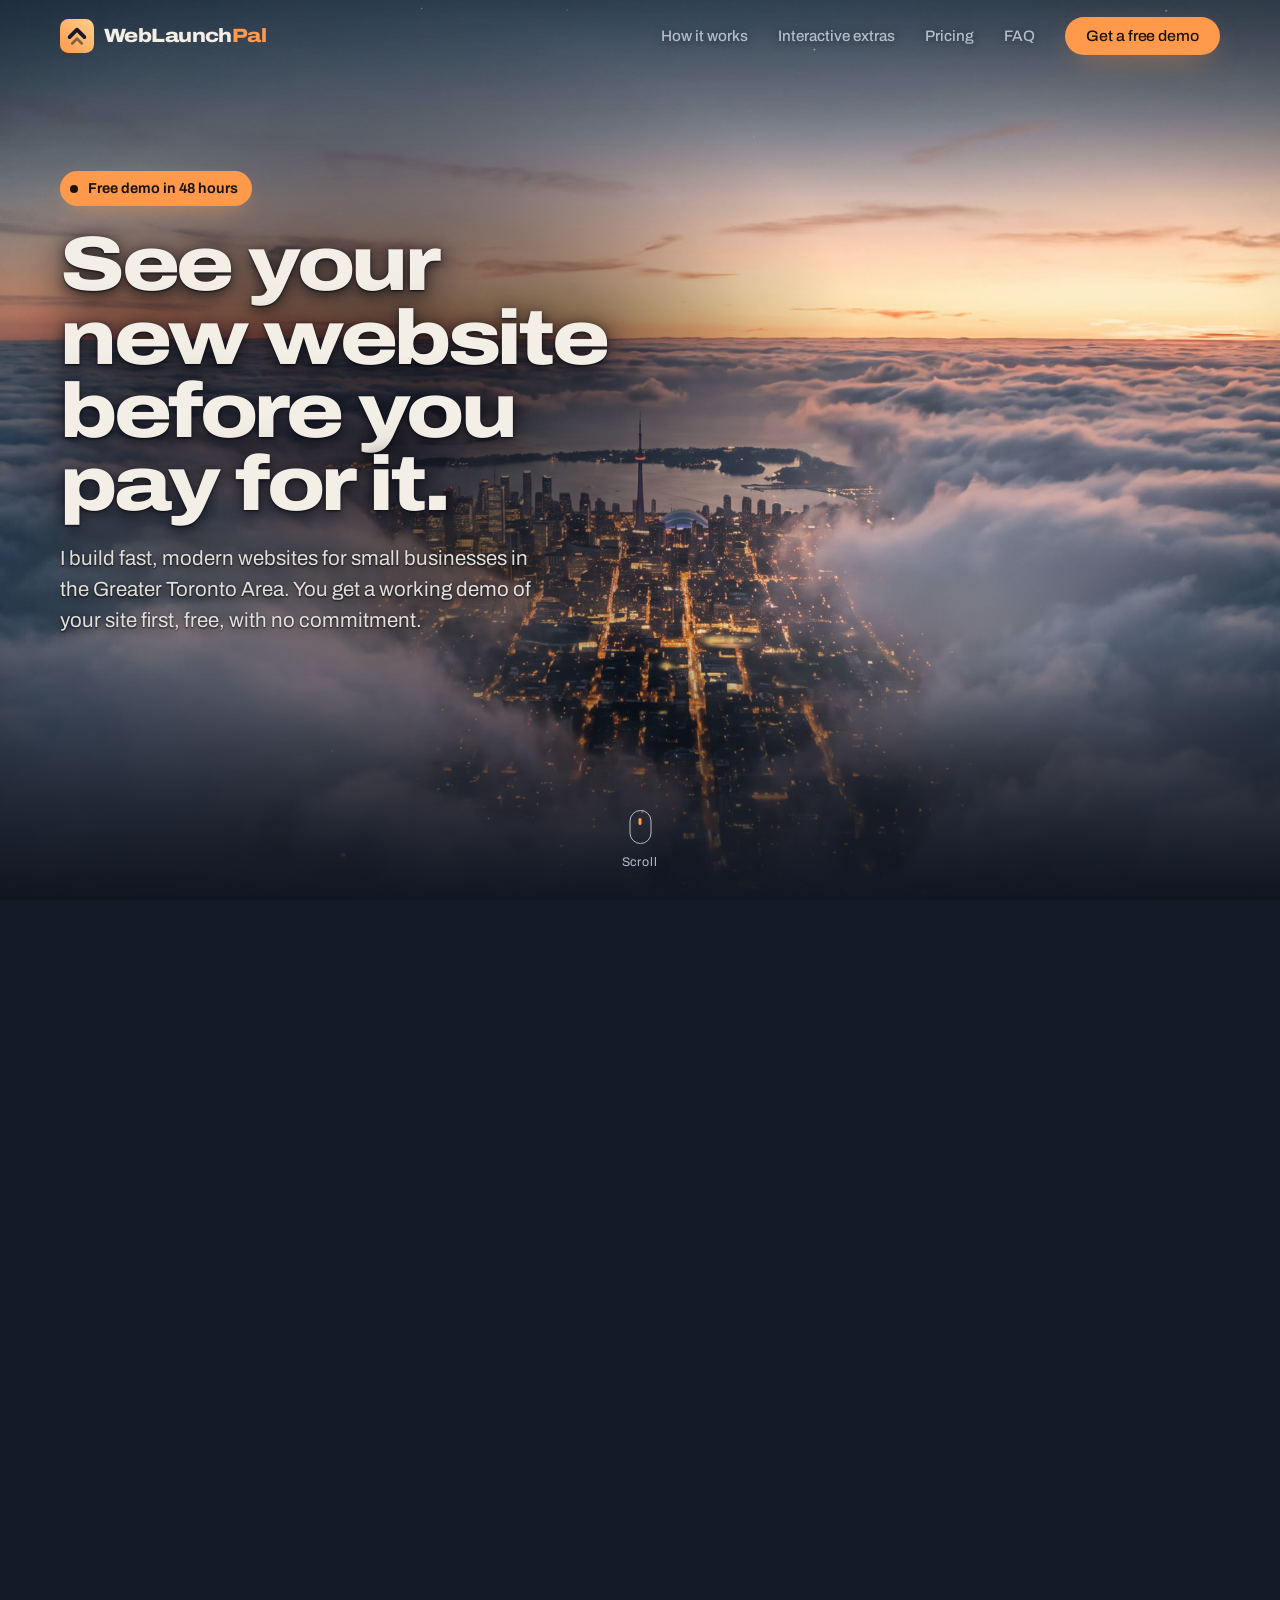
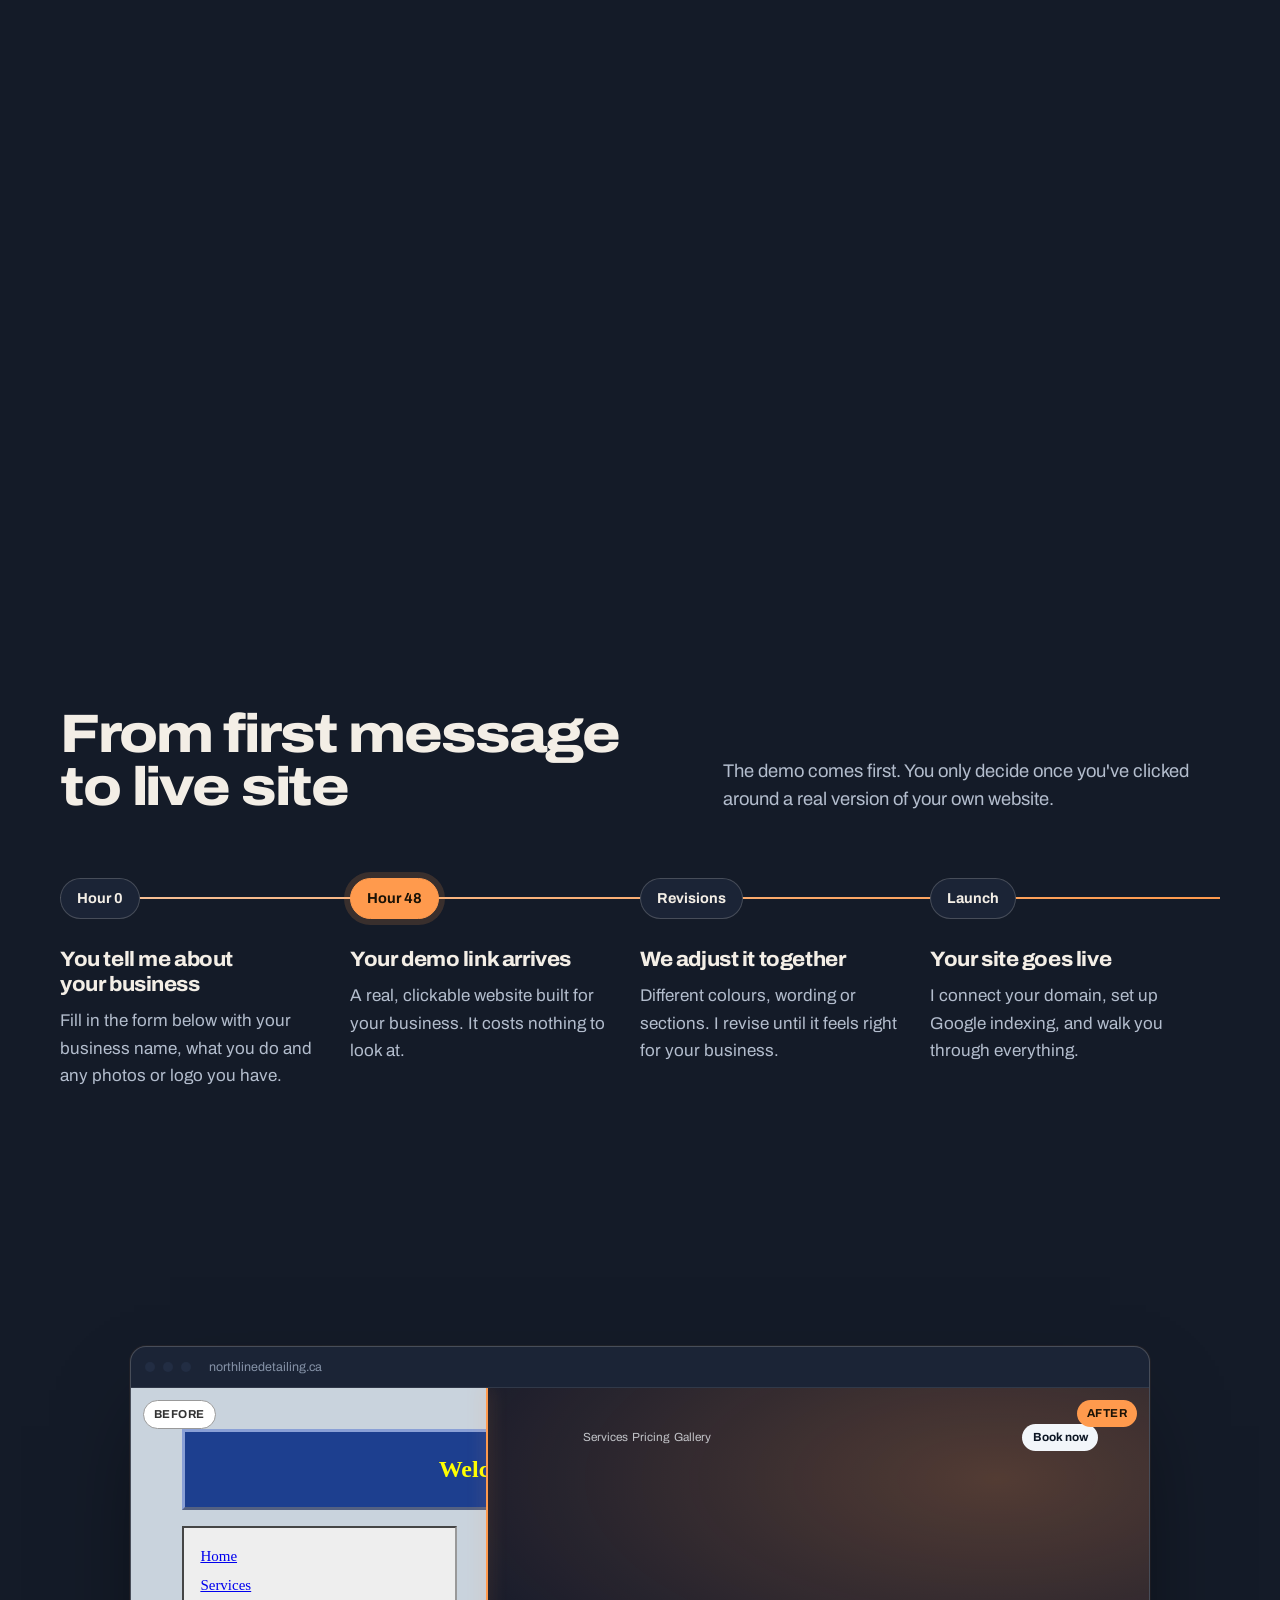
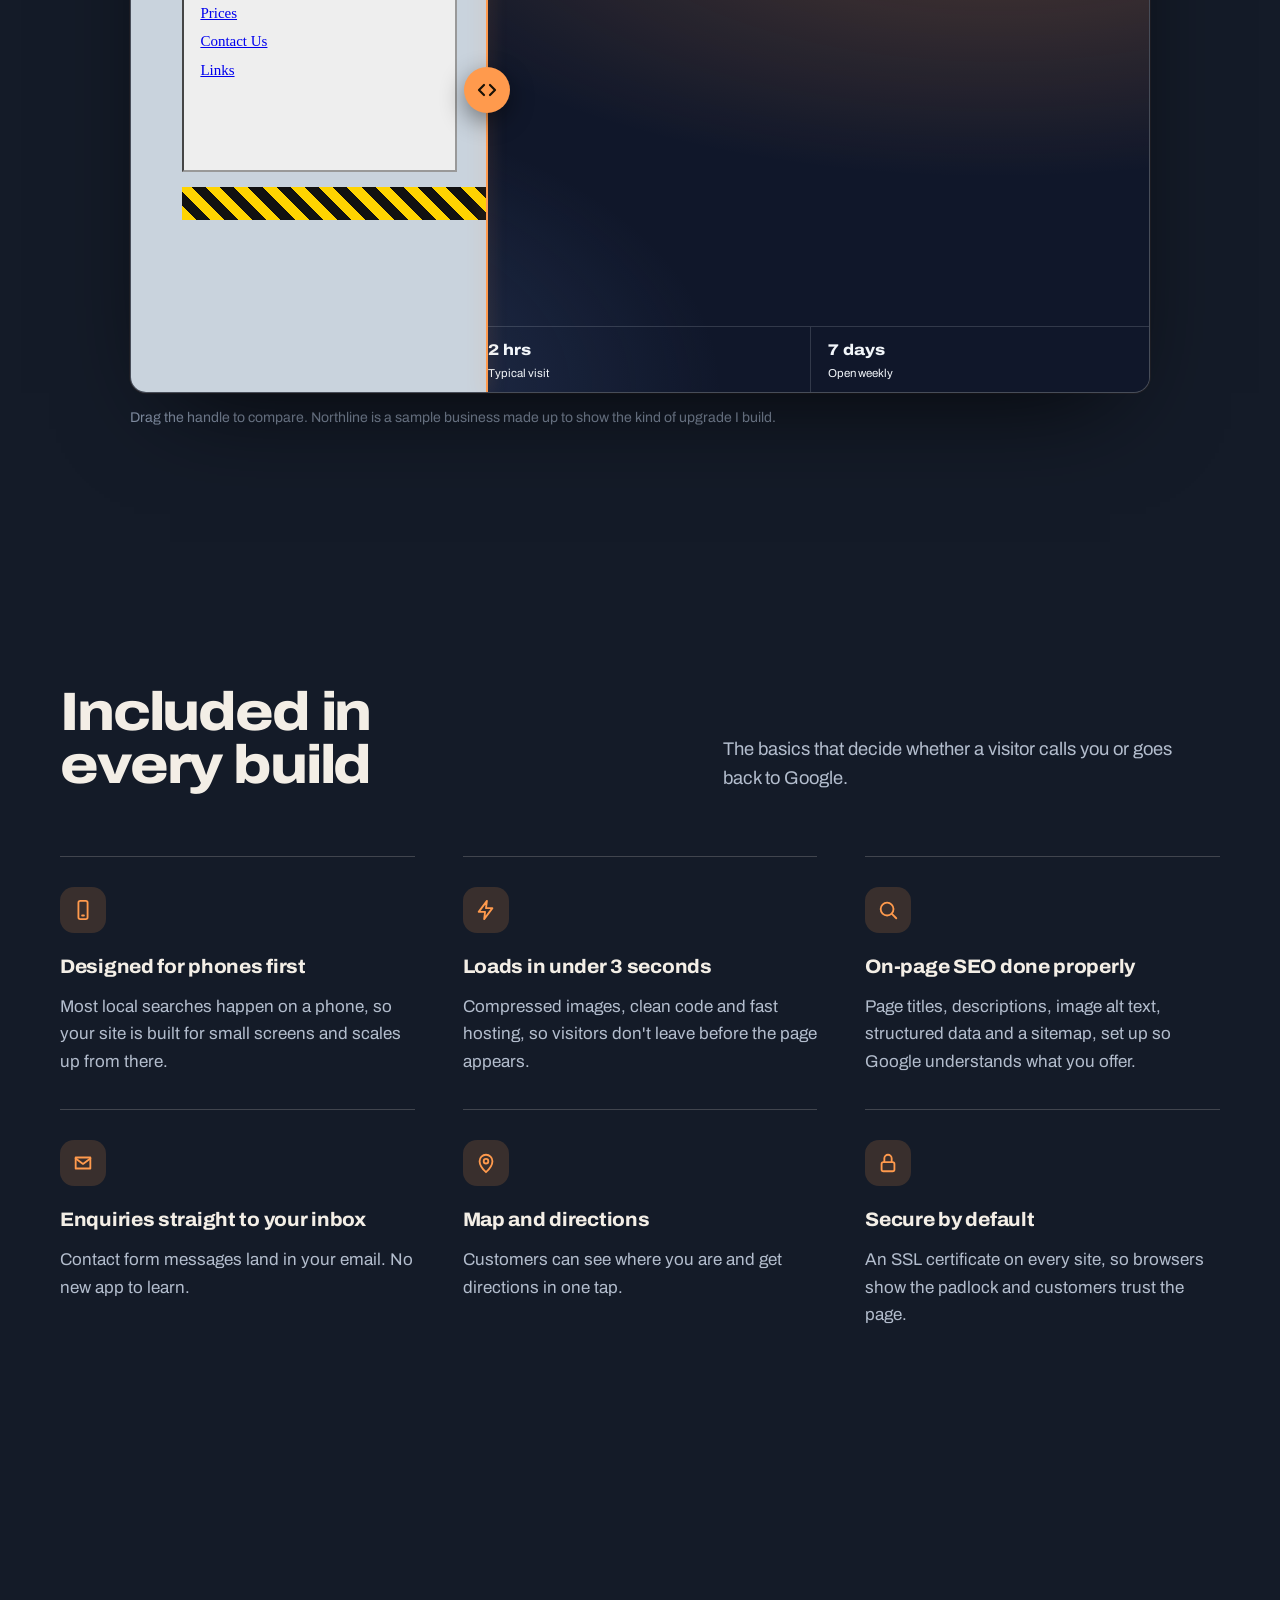
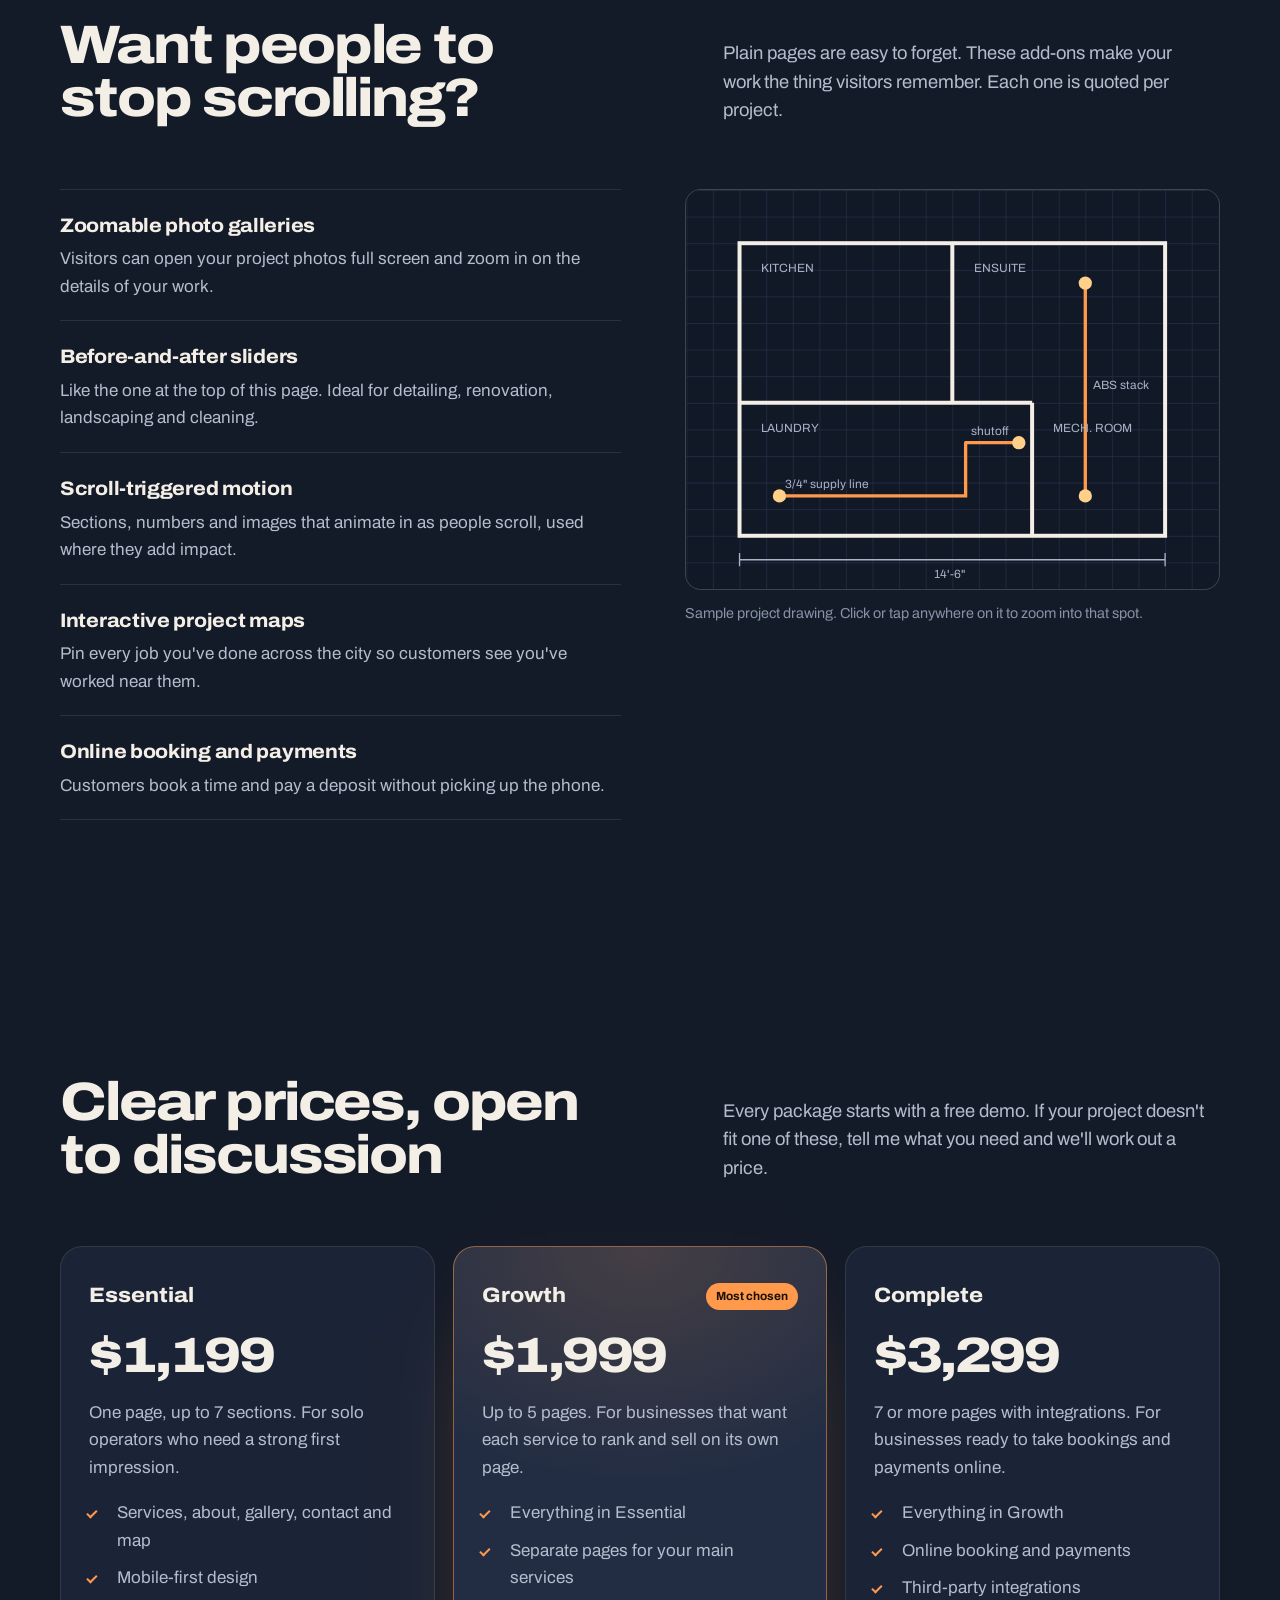
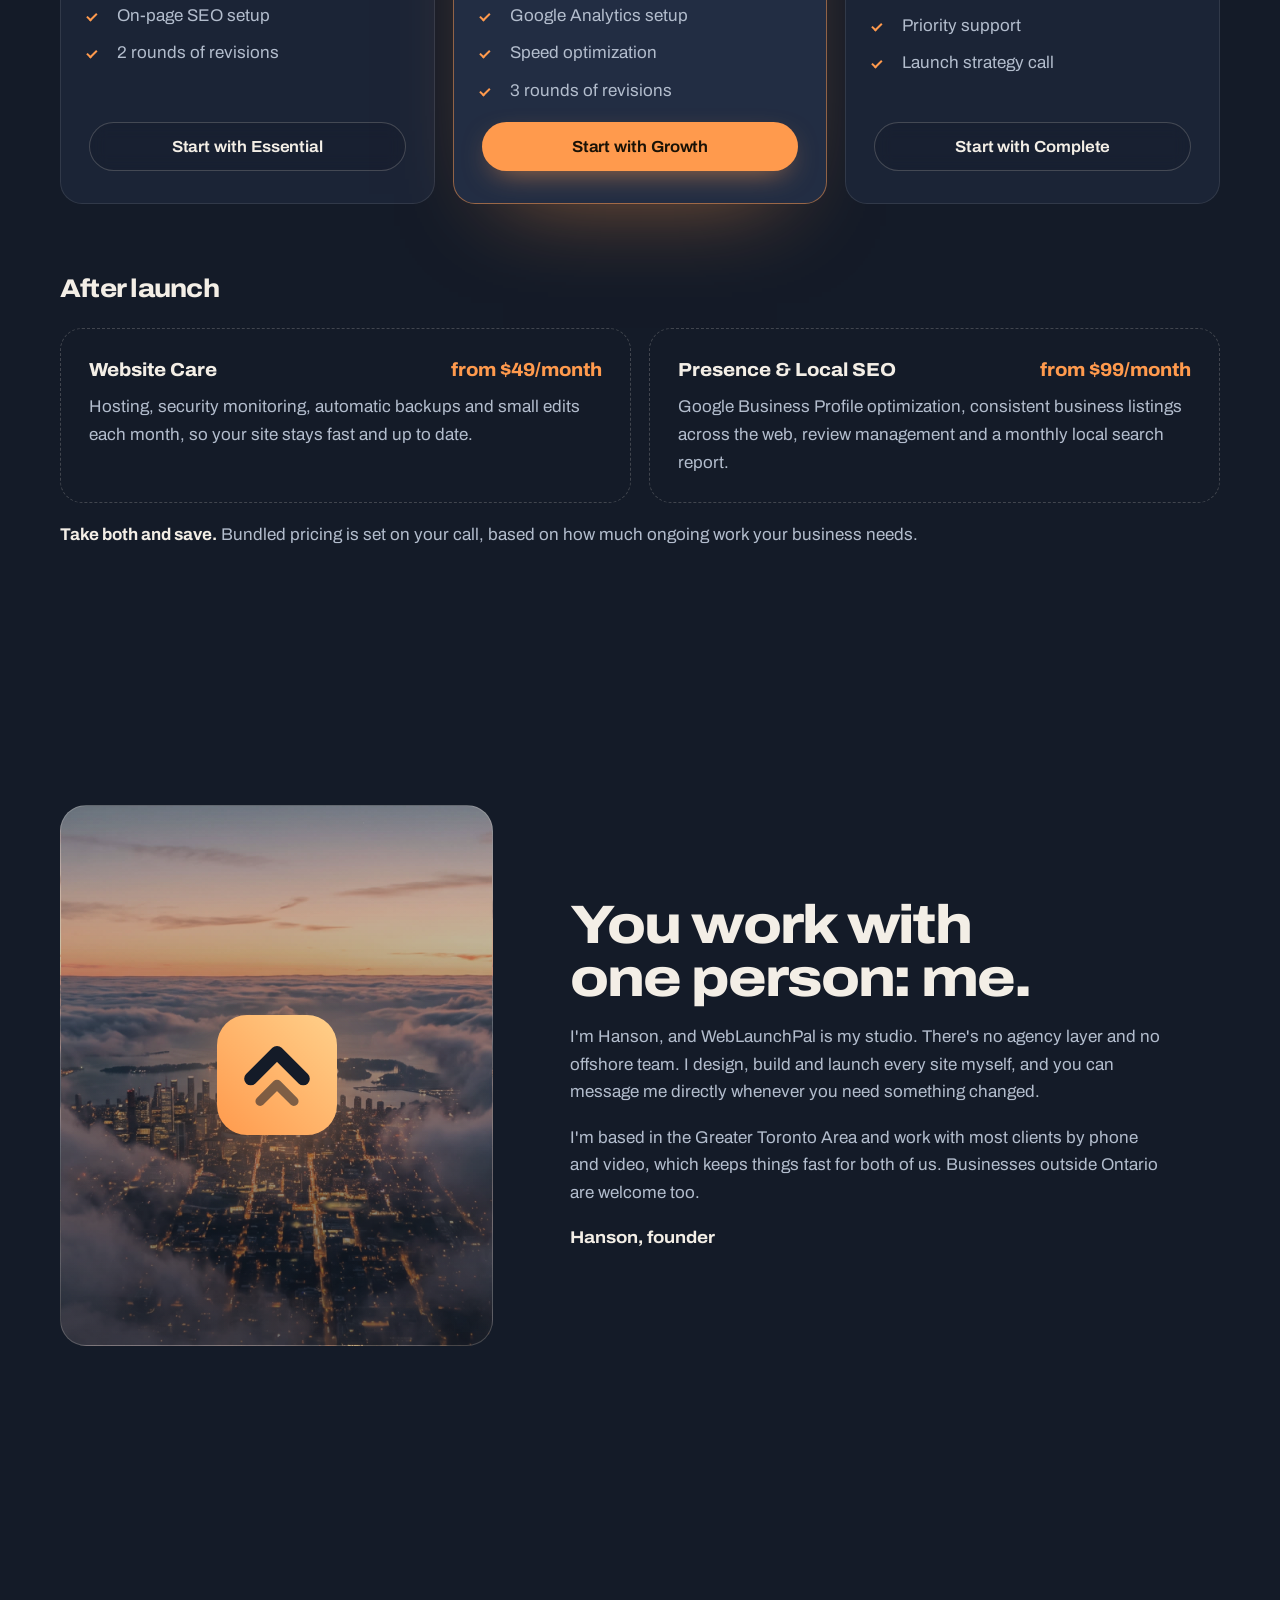
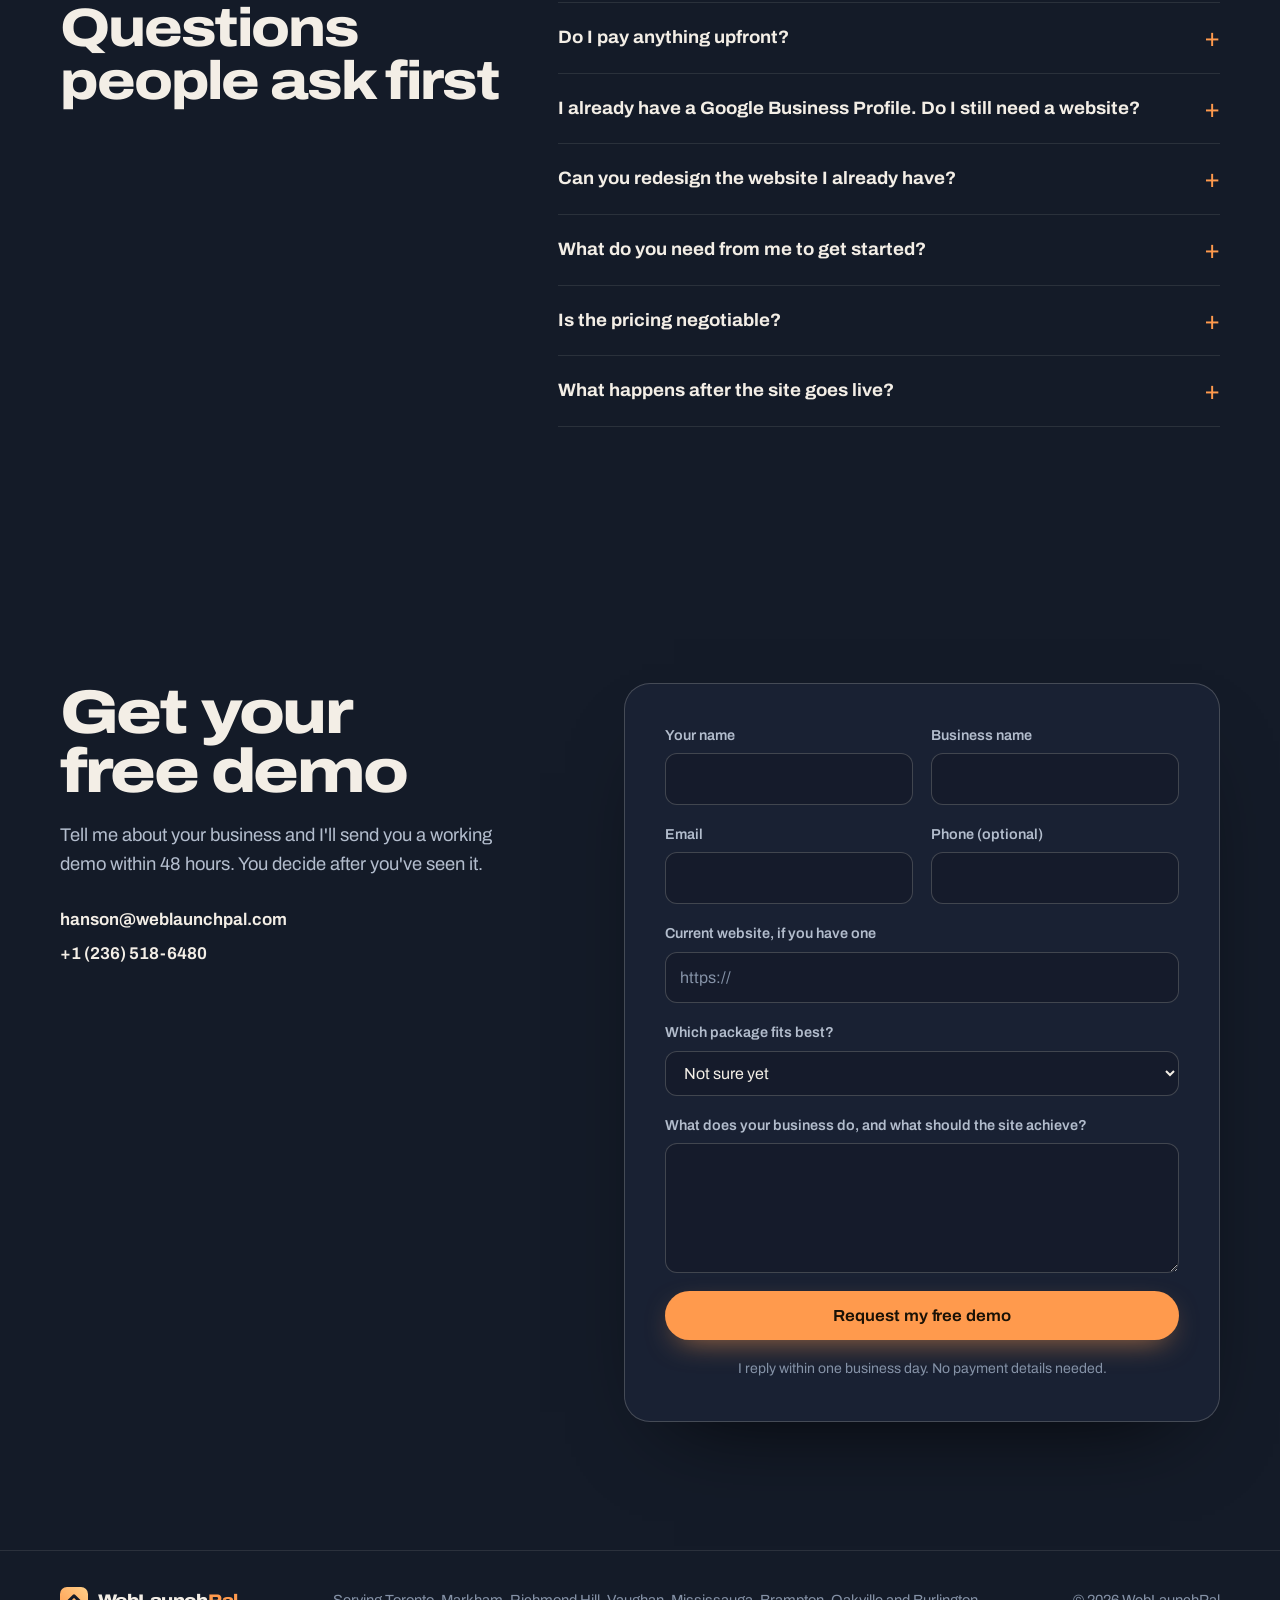
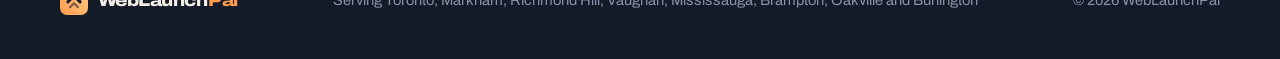
==== commit 493a4260: "Cinematic "lights on" build: scroll descent hero, new logo, dusk palette Built with the 10K-websites" ====
--- a/index.html
+++ b/index.html
@@ -5,13 +5,17 @@
 <meta name="viewport" content="width=device-width, initial-scale=1.0, viewport-fit=cover" />
 <title>WebLaunchPal — Web Design for Toronto-Area Businesses</title>
 <meta name="description" content="Websites for small businesses in the Greater Toronto Area. Free demo in 48 hours, and you see your site before you pay anything." />
+<meta name="theme-color" content="#141B28" />
 <meta property="og:title" content="WebLaunchPal — Web Design for Toronto-Area Businesses" />
 <meta property="og:description" content="Free demo in 48 hours. You see your new website before you pay anything." />
 <meta property="og:type" content="website" />
 <meta property="og:url" content="https://www.weblaunchpal.com" />
+<meta property="og:image" content="https://www.weblaunchpal.com/assets/og.jpg" />
+<link rel="icon" type="image/svg+xml" href="assets/logo-mark.svg" />
 <link rel="preconnect" href="https://fonts.googleapis.com" />
 <link rel="preconnect" href="https://fonts.gstatic.com" crossorigin />
-<link href="https://fonts.googleapis.com/css2?family=Archivo:wdth,wght@62..125,400..900&family=Nanum+Pen+Script&display=swap" rel="stylesheet" />
+<link href="https://fonts.googleapis.com/css2?family=Archivo:wdth,wght@75..125,400..850&display=swap" rel="stylesheet" />
+<link rel="preload" as="image" href="assets/hero-sky.jpg" media="(min-width: 721px)" />
 <link rel="stylesheet" href="style.css" />
 <!-- Google tag (gtag.js) -->
 <script async src="https://www.googletagmanager.com/gtag/js?id=G-N0P5FJFPK3"></script>
@@ -23,10 +27,12 @@
 </script>
 </head>
 <body>
+<a class="skip" href="#main">Skip to content</a>
+<div class="env" aria-hidden="true"></div>
 
 <header class="nav" id="nav">
   <div class="wrap nav-inner">
-    <a href="#top" class="logo">WebLaunch<span>Pal</span></a>
+    <a href="#top" class="logo"><img src="assets/logo-mark.svg" alt="" width="34" height="34" />WebLaunch<span>Pal</span></a>
     <ul class="nav-links">
       <li><a href="#how">How it works</a></li>
       <li><a href="#extras">Interactive extras</a></li>
@@ -41,50 +47,87 @@
     <a href="#extras">Interactive extras</a>
     <a href="#pricing">Pricing</a>
     <a href="#faq">FAQ</a>
-    <a href="#about">About</a>
     <a href="#contact" class="btn btn-go">Get a free demo</a>
   </nav>
 </header>
 
-<main id="top">
-
-  <!-- HERO: the work order -->
-  <section class="hero">
-    <div class="wrap hero-grid">
-      <div class="hero-copy">
+<main id="main" tabindex="-1">
+
+  <!-- HERO: a descent from the dusk sky into the city lights, driven by scroll -->
+  <section class="hero" id="top" aria-label="Introduction">
+    <div class="stage" id="stage">
+      <div class="sky" aria-hidden="true"><div class="sky-img" id="skyImg"></div></div>
+      <div class="cloud cloud-l" aria-hidden="true"></div>
+      <div class="cloud cloud-r" aria-hidden="true"></div>
+      <div class="mist" aria-hidden="true"></div>
+      <div class="scrim" aria-hidden="true"></div>
+
+      <div class="band band-1" data-a="0" data-b="0.3">
+        <p class="clock"><span class="clock-dot"></span>Free demo in 48 hours</p>
         <h1>See your new website before you pay for it.</h1>
-        <p class="hero-lede">I build fast, modern websites for small businesses in the Greater Toronto Area. You get a working demo of your site first, free, with no commitment.</p>
-        <div class="hero-actions">
+        <p class="lede">I build fast, modern websites for small businesses in the Greater Toronto Area. You get a working demo of your site first, free, with no commitment.</p>
+      </div>
+
+      <div class="band band-2" data-a="0.34" data-b="0.64">
+        <p class="big">Been burned by a web designer before?</p>
+        <p class="sub">Here the website comes first. The bill comes after you approve it.</p>
+      </div>
+
+      <div class="band band-3" data-a="0.7" data-b="1">
+        <p class="big">Your business, lights on.</p>
+        <ul class="promise">
+          <li>No payment until you approve the design</li>
+          <li>You work with me directly, start to finish</li>
+          <li>Pricing is always open to discussion</li>
+        </ul>
+        <div class="actions">
           <a href="#contact" class="btn btn-go">Get my free demo</a>
-          <a href="#pricing" class="text-link">See pricing</a>
-        </div>
-      </div>
-
-      <div class="slip-wrap">
-        <div class="slip" role="img" aria-label="Work order: free demo in 48 hours. No payment until you approve the design. You work with me directly, start to finish. Pricing is always open to discussion. $0 due today.">
-          <div class="slip-head"><b>WebLaunchPal</b><span>No. 0048</span></div>
-          <div class="slip-row"><span class="slip-label">Customer</span><span class="hand write w1">Your business</span></div>
-          <div class="slip-row"><span class="slip-label">Job</span><span class="hand write w2">Free demo in 48 hours</span></div>
-          <div class="slip-row slip-checks"><span class="slip-label">Included</span>
-            <ul class="promise">
-              <li><span class="box c1"><svg viewBox="0 0 26 26" aria-hidden="true"><path d="M5 14l5 5L23 4"/></svg></span>No payment until you approve the design</li>
-              <li><span class="box c2"><svg viewBox="0 0 26 26" aria-hidden="true"><path d="M5 14l5 5L23 4"/></svg></span>You work with me directly, start to finish</li>
-              <li><span class="box c3"><svg viewBox="0 0 26 26" aria-hidden="true"><path d="M5 14l5 5L23 4"/></svg></span>Pricing is always open to discussion</li>
-            </ul>
-          </div>
-          <div class="slip-row slip-total"><span class="slip-label">Due today</span><span class="hand write w3">$0</span></div>
-          <div class="stamp" aria-hidden="true">NO PAYMENT<small>until you approve</small></div>
-        </div>
-      </div>
-    </div>
-  </section>
-
-  <!-- BEFORE / AFTER -->
-  <section class="compare-band" aria-label="Before and after example">
+          <a href="#pricing" class="btn btn-ghost">See pricing</a>
+        </div>
+      </div>
+
+      <div class="cue" aria-hidden="true"><span></span>Scroll</div>
+    </div>
+  </section>
+
+  <!-- HOW IT WORKS -->
+  <section class="band-section" id="how">
+    <div class="wrap">
+      <div class="section-head">
+        <h2>From first message to live site</h2>
+        <p>The demo comes first. You only decide once you've clicked around a real version of your own website.</p>
+      </div>
+      <ol class="timeline" id="timeline">
+        <li class="tl-step">
+          <span class="tl-hour">Hour 0</span>
+          <h3>You tell me about your business</h3>
+          <p>Fill in the form below with your business name, what you do and any photos or logo you have.</p>
+        </li>
+        <li class="tl-step is-key">
+          <span class="tl-hour">Hour 48</span>
+          <h3>Your demo link arrives</h3>
+          <p>A real, clickable website built for your business. It costs nothing to look at.</p>
+        </li>
+        <li class="tl-step">
+          <span class="tl-hour">Revisions</span>
+          <h3>We adjust it together</h3>
+          <p>Different colours, wording or sections. I revise until it feels right for your business.</p>
+        </li>
+        <li class="tl-step">
+          <span class="tl-hour">Launch</span>
+          <h3>Your site goes live</h3>
+          <p>I connect your domain, set up Google indexing, and walk you through everything.</p>
+        </li>
+      </ol>
+    </div>
+  </section>
+
+  <!-- BEFORE / AFTER: the one interactive moment -->
+  <section class="band-section compare-section" aria-label="Before and after example">
     <div class="wrap compare">
       <div class="browser">
         <div class="browser-bar"><i></i><i></i><i></i><span class="browser-url">northlinedetailing.ca</span></div>
-        <div class="stage" id="stage">
+        <div class="stage-ba" id="baStage">
           <div class="layer layer-before" aria-hidden="true">
             <div class="old">
               <div class="old-banner">Welcome to Northline Auto Detailing!!!</div>
@@ -128,58 +171,26 @@
     </div>
   </section>
 
-  <!-- HOW IT WORKS: the job sheet -->
-  <section class="band" id="how">
-    <div class="wrap">
-      <div class="section-head">
-        <h2>From first message to live site</h2>
-        <p>The demo comes first. You only decide once you've clicked around a real version of your own website.</p>
-      </div>
-      <ol class="timeline">
-        <li class="tl-step">
-          <span class="tl-hour">Hour 0</span>
-          <h3>You tell me about your business</h3>
-          <p>Fill in the form below with your business name, what you do and any photos or logo you have.</p>
-        </li>
-        <li class="tl-step is-key">
-          <span class="tl-hour">Hour 48</span>
-          <h3>Your demo link arrives</h3>
-          <p>A real, clickable website built for your business. It costs nothing to look at.</p>
-        </li>
-        <li class="tl-step">
-          <span class="tl-hour">Revisions</span>
-          <h3>We adjust it together</h3>
-          <p>Different colours, wording or sections. I revise until it feels right for your business.</p>
-        </li>
-        <li class="tl-step">
-          <span class="tl-hour">Launch</span>
-          <h3>Your site goes live</h3>
-          <p>I connect your domain, set up Google indexing, and walk you through everything.</p>
-        </li>
-      </ol>
-    </div>
-  </section>
-
-  <!-- INCLUDED: the inspection checklist -->
-  <section class="band" id="included">
+  <!-- INCLUDED -->
+  <section class="band-section" id="included">
     <div class="wrap">
       <div class="section-head">
         <h2>Included in every build</h2>
         <p>The basics that decide whether a visitor calls you or goes back to Google.</p>
       </div>
       <ul class="features">
-        <li class="feature"><span class="box" aria-hidden="true"><svg viewBox="0 0 26 26"><path d="M5 14l5 5L23 4"/></svg></span><div><h3>Designed for phones first</h3><p>Most local searches happen on a phone, so your site is built for small screens and scales up from there.</p></div></li>
-        <li class="feature"><span class="box" aria-hidden="true"><svg viewBox="0 0 26 26"><path d="M5 14l5 5L23 4"/></svg></span><div><h3>Loads in under 3 seconds</h3><p>Compressed images, clean code and fast hosting, so visitors don't leave before the page appears.</p></div></li>
-        <li class="feature"><span class="box" aria-hidden="true"><svg viewBox="0 0 26 26"><path d="M5 14l5 5L23 4"/></svg></span><div><h3>On-page SEO done properly</h3><p>Page titles, descriptions, image alt text, structured data and a sitemap, set up so Google understands what you offer.</p></div></li>
-        <li class="feature"><span class="box" aria-hidden="true"><svg viewBox="0 0 26 26"><path d="M5 14l5 5L23 4"/></svg></span><div><h3>Enquiries straight to your inbox</h3><p>Contact form messages land in your email. No new app to learn.</p></div></li>
-        <li class="feature"><span class="box" aria-hidden="true"><svg viewBox="0 0 26 26"><path d="M5 14l5 5L23 4"/></svg></span><div><h3>Map and directions</h3><p>Customers can see where you are and get directions in one tap.</p></div></li>
-        <li class="feature"><span class="box" aria-hidden="true"><svg viewBox="0 0 26 26"><path d="M5 14l5 5L23 4"/></svg></span><div><h3>Secure by default</h3><p>An SSL certificate on every site, so browsers show the padlock and customers trust the page.</p></div></li>
+        <li class="feature"><span class="f-icon" aria-hidden="true"><svg viewBox="0 0 24 24"><rect x="7" y="2" width="10" height="20" rx="2"/><path d="M11 18h2"/></svg></span><h3>Designed for phones first</h3><p>Most local searches happen on a phone, so your site is built for small screens and scales up from there.</p></li>
+        <li class="feature"><span class="f-icon" aria-hidden="true"><svg viewBox="0 0 24 24"><path d="M13 2L4 14h7l-1 8 9-12h-7z"/></svg></span><h3>Loads in under 3 seconds</h3><p>Compressed images, clean code and fast hosting, so visitors don't leave before the page appears.</p></li>
+        <li class="feature"><span class="f-icon" aria-hidden="true"><svg viewBox="0 0 24 24"><circle cx="11" cy="11" r="7"/><path d="M21 21l-4.5-4.5"/></svg></span><h3>On-page SEO done properly</h3><p>Page titles, descriptions, image alt text, structured data and a sitemap, set up so Google understands what you offer.</p></li>
+        <li class="feature"><span class="f-icon" aria-hidden="true"><svg viewBox="0 0 24 24"><path d="M4 6h16v12H4z"/><path d="M4 7l8 6 8-6"/></svg></span><h3>Enquiries straight to your inbox</h3><p>Contact form messages land in your email. No new app to learn.</p></li>
+        <li class="feature"><span class="f-icon" aria-hidden="true"><svg viewBox="0 0 24 24"><path d="M12 22s7-6.5 7-12a7 7 0 10-14 0c0 5.5 7 12 7 12z"/><circle cx="12" cy="10" r="2.5"/></svg></span><h3>Map and directions</h3><p>Customers can see where you are and get directions in one tap.</p></li>
+        <li class="feature"><span class="f-icon" aria-hidden="true"><svg viewBox="0 0 24 24"><rect x="5" y="11" width="14" height="10" rx="2"/><path d="M8 11V7a4 4 0 018 0v4"/></svg></span><h3>Secure by default</h3><p>An SSL certificate on every site, so browsers show the padlock and customers trust the page.</p></li>
       </ul>
     </div>
   </section>
 
   <!-- INTERACTIVE EXTRAS -->
-  <section class="band extras" id="extras">
+  <section class="band-section extras" id="extras">
     <div class="wrap">
       <div class="section-head">
         <h2>Want people to stop scrolling?</h2>
@@ -197,25 +208,25 @@
           <div class="zoom-frame" id="zoomFrame" role="button" tabindex="0" aria-label="Sample project drawing. Click to zoom in.">
             <svg viewBox="0 0 400 300" aria-hidden="true">
               <defs>
-                <pattern id="grid" width="20" height="20" patternUnits="userSpaceOnUse"><path d="M20 0H0V20" fill="none" stroke="#1e3350" stroke-width="1"/></pattern>
+                <pattern id="grid" width="20" height="20" patternUnits="userSpaceOnUse"><path d="M20 0H0V20" fill="none" stroke="#24314A" stroke-width="1"/></pattern>
               </defs>
-              <rect width="400" height="300" fill="#0c1624"/>
+              <rect width="400" height="300" fill="#111826"/>
               <rect width="400" height="300" fill="url(#grid)"/>
-              <g fill="none" stroke="#EAF0F7" stroke-width="3">
+              <g fill="none" stroke="#F3EEE6" stroke-width="3">
                 <rect x="40" y="40" width="320" height="220"/>
                 <path d="M200 40v120M40 160h220M260 160v100"/>
               </g>
-              <g fill="none" stroke="#F9E27D" stroke-width="2.5" stroke-linecap="round">
+              <g fill="none" stroke="#FF9A4D" stroke-width="2.5" stroke-linecap="round">
                 <path d="M70 230h140v-40M210 190h40"/>
                 <path d="M300 70v160"/>
               </g>
-              <g fill="#F26B5B"><circle cx="70" cy="230" r="5"/><circle cx="250" cy="190" r="5"/><circle cx="300" cy="70" r="5"/><circle cx="300" cy="230" r="5"/></g>
-              <g fill="#A3B3C8" font-family="Archivo, sans-serif" font-size="9">
+              <g fill="#FFD08A"><circle cx="70" cy="230" r="5"/><circle cx="250" cy="190" r="5"/><circle cx="300" cy="70" r="5"/><circle cx="300" cy="230" r="5"/></g>
+              <g fill="#A8B3C5" font-family="Archivo, sans-serif" font-size="9">
                 <text x="56" y="62">KITCHEN</text><text x="216" y="62">ENSUITE</text><text x="56" y="182">LAUNDRY</text><text x="276" y="182">MECH. ROOM</text>
                 <text x="74" y="224">3/4" supply line</text><text x="306" y="150">ABS stack</text><text x="214" y="184">shutoff</text>
               </g>
-              <g stroke="#A3B3C8" stroke-width="1"><path d="M40 278h320M40 273v10M360 273v10"/></g>
-              <text x="186" y="292" fill="#A3B3C8" font-family="Archivo, sans-serif" font-size="9">14'-6"</text>
+              <g stroke="#A8B3C5" stroke-width="1"><path d="M40 278h320M40 273v10M360 273v10"/></g>
+              <text x="186" y="292" fill="#A8B3C5" font-family="Archivo, sans-serif" font-size="9">14'-6"</text>
             </svg>
           </div>
           <p>Sample project drawing. Click or tap anywhere on it to zoom into that spot.</p>
@@ -224,8 +235,8 @@
     </div>
   </section>
 
-  <!-- PRICING: quote sheets -->
-  <section class="band" id="pricing">
+  <!-- PRICING -->
+  <section class="band-section" id="pricing">
     <div class="wrap">
       <div class="section-head">
         <h2>Clear prices, open to discussion</h2>
@@ -242,7 +253,7 @@
             <li>On-page SEO setup</li>
             <li>2 rounds of revisions</li>
           </ul>
-          <a href="#contact" class="btn btn-outline" data-package="essential">Start with Essential</a>
+          <a href="#contact" class="btn btn-ghost" data-package="essential">Start with Essential</a>
         </article>
         <article class="tier featured">
           <div class="tier-name">Growth <span class="tier-badge">Most chosen</span></div>
@@ -268,7 +279,7 @@
             <li>Priority support</li>
             <li>Launch strategy call</li>
           </ul>
-          <a href="#contact" class="btn btn-outline" data-package="complete">Start with Complete</a>
+          <a href="#contact" class="btn btn-ghost" data-package="complete">Start with Complete</a>
         </article>
       </div>
 
@@ -290,9 +301,9 @@
   </section>
 
   <!-- ABOUT -->
-  <section class="band" id="about">
+  <section class="band-section about" id="about">
     <div class="wrap about-grid">
-      <div class="about-photo"><img src="hanson.jpg" alt="Hanson, founder of WebLaunchPal" width="320" height="400" /></div>
+      <div class="about-visual" aria-hidden="true"><img src="assets/logo-mark.svg" alt="" width="120" height="120" /></div>
       <div class="about-copy">
         <h2>You work with one person: me.</h2>
         <p>I'm Hanson, and WebLaunchPal is my studio. There's no agency layer and no offshore team. I design, build and launch every site myself, and you can message me directly whenever you need something changed.</p>
@@ -303,7 +314,7 @@
   </section>
 
   <!-- FAQ -->
-  <section class="band" id="faq">
+  <section class="band-section" id="faq">
     <div class="wrap faq-grid">
       <div class="section-head"><h2>Questions people ask first</h2></div>
       <div class="faq">
@@ -335,8 +346,9 @@
     </div>
   </section>
 
-  <!-- CONTACT: the request slip -->
-  <section class="band contact" id="contact">
+  <!-- CONTACT -->
+  <section class="band-section contact" id="contact">
+    <div class="contact-bg" aria-hidden="true"></div>
     <div class="wrap contact-grid">
       <div class="contact-copy">
         <h2>Get your free demo</h2>
@@ -376,7 +388,7 @@
 
 <footer class="footer">
   <div class="wrap footer-inner">
-    <a href="#top" class="logo">WebLaunch<span>Pal</span></a>
+    <a href="#top" class="logo"><img src="assets/logo-mark.svg" alt="" width="28" height="28" />WebLaunch<span>Pal</span></a>
     <span>Serving Toronto, Markham, Richmond Hill, Vaughan, Mississauga, Brampton, Oakville and Burlington</span>
     <span>&copy; <span id="year">2026</span> WebLaunchPal</span>
   </div>
@@ -384,15 +396,15 @@
 
 <script>
 (function () {
-  var reduce = window.matchMedia('(prefers-reduced-motion: reduce)').matches;
-
-  // Nav rule on scroll
+  var html = document.documentElement;
+
+  // Nav glass on scroll
   var nav = document.getElementById('nav');
-  window.addEventListener('scroll', function () { nav.classList.toggle('scrolled', window.scrollY > 20); }, { passive: true });
+  function navState() { nav.classList.toggle('scrolled', window.scrollY > 20); }
+  window.addEventListener('scroll', navState, { passive: true }); navState();
 
   // Mobile menu
-  var menuBtn = document.getElementById('menuBtn');
-  var menu = document.getElementById('mobileMenu');
+  var menuBtn = document.getElementById('menuBtn'), menu = document.getElementById('mobileMenu');
   menuBtn.addEventListener('click', function () {
     var open = menu.classList.toggle('open');
     menuBtn.setAttribute('aria-expanded', open);
@@ -402,16 +414,113 @@
     a.addEventListener('click', function () { menu.classList.remove('open'); menuBtn.setAttribute('aria-expanded', false); menuBtn.textContent = 'Menu'; });
   });
 
-  // Before/after slider
-  var stage = document.getElementById('stage');
-  var range = document.getElementById('compareRange');
-  var stop = false;
-  function setPos(v) { stage.style.setProperty('--pos', v + '%'); }
+  // ---- The descent hero ------------------------------------------------------------
+  // Scroll progress through the pinned hero (0..1) drives a slow zoom down into the city,
+  // clouds parting, a mist beat, and three caption bands. Phones, short landscape phones and
+  // reduced-motion visitors get the composed static hero instead (same gates in CSS).
+  var GATES = [
+    '(max-width: 720px)',
+    '(orientation: portrait) and (max-width: 1024px)',
+    '(orientation: portrait) and (pointer: coarse)',
+    '(orientation: landscape) and (pointer: coarse) and (max-height: 560px)',
+    '(prefers-reduced-motion: reduce)'
+  ];
+  var MQLS = GATES.map(function (q) { return window.matchMedia(q); });
+  var hero = document.querySelector('.hero');
+  var sky = document.getElementById('skyImg');
+  var bands = [].slice.call(document.querySelectorAll('.band')).map(function (el) {
+    return { el: el, a: +el.dataset.a, b: +el.dataset.b, op: -1, k: -1 };
+  });
+  var target = 0, shown = 0, rafId = null, lastTick = 0, scrubOn = false, heroOnScreen = true, lastSky = '', lastMist = -1, lastCloud = -1;
+  var smoothstep = function (p, e0, e1) { var t = Math.min(1, Math.max(0, (p - e0) / (e1 - e0))); return t * t * (3 - 2 * t); };
+  var clamp = function (v, lo, hi) { return Math.min(hi, Math.max(lo, v)); };
+  var loadK = 0, loadStart = performance.now();
+
+  function heroProgress() {
+    var r = hero.getBoundingClientRect(), range = hero.offsetHeight - window.innerHeight;
+    return range > 0 ? clamp(-r.top / range, 0, 1) : 0;
+  }
+
+  function render(p, now) {
+    // The camera: zoom toward the gap in the clouds and sink slightly, eased so it lands softly
+    var e = p < .5 ? 2 * p * p : 1 - Math.pow(-2 * p + 2, 2) / 2;
+    var s = (1 + e * 1.35).toFixed(4), y = (e * 9).toFixed(3);
+    var t = 'translate3d(0,' + y + '%,0) scale(' + s + ')';
+    if (t !== lastSky) { sky.style.transform = t; lastSky = t; }
+    // Clouds part outward, and a soft mist washes across mid-descent (the "through the cloud" beat)
+    var c = Math.round(smoothstep(p, .08, .7) * 1000) / 1000;
+    if (c !== lastCloud) { hero.style.setProperty('--part', c); lastCloud = c; }
+    var m = Math.round((smoothstep(p, .38, .5) * (1 - smoothstep(p, .52, .66))) * 1000) / 1000;
+    if (m !== lastMist) { hero.style.setProperty('--mist', m); lastMist = m; }
+    // Caption bands: long readable plateaus with short eased ramps; band 1 opens settled
+    bands.forEach(function (bd, i) {
+      var f = Math.min(0.045, (bd.b - bd.a) / 4);
+      var inE = i === 0 ? 1 : smoothstep(p, bd.a, bd.a + f);
+      var outE = i === bands.length - 1 ? 0 : smoothstep(p, bd.b - f, bd.b);
+      var op = Math.round(inE * (1 - outE) * 1000) / 1000;
+      var k = clamp((p - bd.a) / Math.max(f * 1.6, 0.001), 0, 1);
+      if (i === 0) k = Math.max(k, loadK);
+      k = Math.round(k * 125) / 125;
+      if (op !== bd.op) { bd.el.style.opacity = op; bd.el.style.visibility = op < 0.01 ? 'hidden' : 'visible'; bd.op = op; }
+      if (k !== bd.k) { bd.el.style.setProperty('--k', k); bd.k = k; }
+    });
+  }
+
+  function tick(now) {
+    var dt = Math.min(100, now - (lastTick || now)); lastTick = now;
+    var kk = 0.14;
+    shown += (target - shown) * (1 - Math.pow(1 - kk, dt / 16.667));
+    var settledLoad = loadK >= 1;
+    loadK = Math.min(1, (now - loadStart) / 1100);
+    if (Math.abs(target - shown) < 0.0004 && settledLoad) { shown = target; rafId = null; lastTick = 0; }
+    else rafId = requestAnimationFrame(tick);
+    render(shown, now);
+  }
+  function wake() { if (rafId === null && heroOnScreen && scrubOn) rafId = requestAnimationFrame(tick); }
+  function onScroll() { target = heroProgress(); wake(); }
+
+  if ('IntersectionObserver' in window) {
+    new IntersectionObserver(function (en) { heroOnScreen = en[0].isIntersecting; if (heroOnScreen) wake(); }).observe(hero);
+  }
+
+  function enableScrub() {
+    if (scrubOn) return; scrubOn = true;
+    html.classList.remove('static-hero');
+    window.addEventListener('scroll', onScroll, { passive: true });
+    bands.forEach(function (b) { b.op = -1; b.k = -1; }); lastSky = ''; lastMist = -1; lastCloud = -1;
+    loadStart = performance.now(); loadK = 0;
+    target = shown = heroProgress(); wake();
+  }
+  function disableScrub() {
+    if (!scrubOn && html.classList.contains('static-hero')) return;
+    scrubOn = false;
+    html.classList.add('static-hero');
+    window.removeEventListener('scroll', onScroll);
+    if (rafId !== null) { cancelAnimationFrame(rafId); rafId = null; }
+    sky.style.transform = ''; lastSky = '';
+    bands.forEach(function (b) { b.el.style.opacity = ''; b.el.style.visibility = ''; b.el.style.removeProperty('--k'); b.op = -1; b.k = -1; });
+    hero.style.removeProperty('--part'); hero.style.removeProperty('--mist');
+  }
+  function applyHeroMode() { if (MQLS.some(function (m) { return m.matches; })) disableScrub(); else enableScrub(); }
+  MQLS.forEach(function (m) { (m.addEventListener ? m.addEventListener('change', applyHeroMode) : m.addListener(applyHeroMode)); });
+  applyHeroMode();
+
+  // ---- Below the hero: quiet entrances, the timeline line, the slider ----------------
+  var reduce = window.matchMedia('(prefers-reduced-motion: reduce)');
+  if ('IntersectionObserver' in window) {
+    html.classList.add('io');
+    var io = new IntersectionObserver(function (entries) {
+      entries.forEach(function (en) { if (en.isIntersecting) { en.target.classList.add('in'); io.unobserve(en.target); } });
+    }, { rootMargin: '0px 0px -10% 0px', threshold: 0.15 });
+    document.querySelectorAll('.section-head, .timeline, .features, .tiers, .compare, .extras-grid, .about-grid, .faq, .contact-grid').forEach(function (el) { io.observe(el); });
+  }
+
+  // Before/after slider: drag, plus one sweep the first time it comes into view
+  var ba = document.getElementById('baStage'), range = document.getElementById('compareRange'), stop = false;
+  function setPos(v) { ba.style.setProperty('--pos', v + '%'); }
   range.addEventListener('input', function () { stop = true; setPos(range.value); });
-  // One sweep the first time the slider comes into view: show "before", wipe to "after", settle in the middle
   function sweep() {
-    var keys = [[0, 50], [500, 92], [1400, 92], [2400, 12], [3100, 12], [3800, 50]];
-    var t0 = null;
+    var keys = [[0, 50], [500, 90], [1300, 90], [2300, 12], [2900, 12], [3600, 50]], t0 = null;
     function ease(x) { return x < .5 ? 2 * x * x : 1 - Math.pow(-2 * x + 2, 2) / 2; }
     function frame(ts) {
       if (stop) return;
@@ -426,11 +535,9 @@
     }
     requestAnimationFrame(frame);
   }
-  if (!reduce && 'IntersectionObserver' in window) {
-    var seen = new IntersectionObserver(function (entries) {
-      if (entries[0].isIntersecting) { seen.disconnect(); setTimeout(sweep, 300); }
-    }, { threshold: 0.6 });
-    seen.observe(stage);
+  if (!reduce.matches && 'IntersectionObserver' in window) {
+    var seen = new IntersectionObserver(function (en) { if (en[0].isIntersecting) { seen.disconnect(); setTimeout(sweep, 300); } }, { threshold: 0.6 });
+    seen.observe(ba);
   }
 
   // Zoom demo
@@ -440,10 +547,7 @@
     zf.classList.toggle('zoomed');
     zf.setAttribute('aria-label', zf.classList.contains('zoomed') ? 'Sample project drawing, zoomed in. Click to zoom out.' : 'Sample project drawing. Click to zoom in.');
   }
-  zf.addEventListener('click', function (e) {
-    var r = zf.getBoundingClientRect();
-    toggleZoom(((e.clientX - r.left) / r.width) * 100, ((e.clientY - r.top) / r.height) * 100);
-  });
+  zf.addEventListener('click', function (e) { var r = zf.getBoundingClientRect(); toggleZoom(((e.clientX - r.left) / r.width) * 100, ((e.clientY - r.top) / r.height) * 100); });
   zf.addEventListener('keydown', function (e) { if (e.key === 'Enter' || e.key === ' ') { e.preventDefault(); toggleZoom(50, 50); } });
 
   // Package buttons pre-select the form
@@ -452,8 +556,7 @@
   });
 
   // Submit via Formspree without leaving the page
-  var form = document.getElementById('demoForm');
-  var status = document.getElementById('formStatus');
+  var form = document.getElementById('demoForm'), status = document.getElementById('formStatus');
   form.addEventListener('submit', function (e) {
     if (!window.fetch) return;
     e.preventDefault();
@@ -463,16 +566,19 @@
       .then(function (r) {
         if (!r.ok) throw new Error();
         form.reset();
-        status.hidden = false; status.style.color = 'var(--pen)';
+        status.hidden = false; status.style.color = 'var(--ok)';
         status.textContent = 'Request sent. I’ll be in touch within one business day.';
         btn.textContent = 'Request sent';
       })
       .catch(function () {
-        status.hidden = false; status.style.color = 'var(--stamp)';
+        status.hidden = false; status.style.color = 'var(--error)';
         status.textContent = 'The form didn’t send. Email hanson@weblaunchpal.com instead and I’ll reply the same way.';
         btn.disabled = false; btn.textContent = 'Request my free demo';
       });
   });
+
+  // Pause looping background motion on hidden tabs
+  document.addEventListener('visibilitychange', function () { document.body.classList.toggle('paused', document.hidden); });
 
   document.getElementById('year').textContent = new Date().getFullYear();
 })();
--- a/style.css
+++ b/style.css
@@ -1,142 +1,193 @@
-/* WebLaunchPal — 2026 rebuild, "work order" direction
-   The idea: the paperwork every tradesperson already trusts. The hero is a carbon-copy work order that
-   fills itself in and gets stamped (the one bold moment). The rest of the page borrows the same
-   vocabulary quietly: a job sheet for the process, an inspection checklist, quote sheets for pricing,
-   and the request form as a slip. Plain white paper, graphite type, ballpoint blue for actions,
-   canary yellow for the slip, stamp red used only where something is stamped or goes wrong. */
+/* WebLaunchPal — cinematic build ("lights on")
+   Premise: a business going from invisible to found. The hero is a descent from a dusk sky, through
+   the clouds, down into the GTA's city lights, driven by scroll. Everything below lives in the same
+   dusk: a deep slate canvas sampled from the sky, warm city-light amber as the single accent (CTA,
+   focus, rare emphasis), sunset peach for soft highlights. One family, Archivo, used wide and heavy
+   for display, normal width for reading. The amber-on-dark look is a deliberate carve-out: it is the
+   footage's own light, not a default reach. */
 
 :root {
-  --paper: #FFFFFF;
-  --slip: #F9E27D;
-  --slip-soft: #FCF0B8;
-  --ink: #24262B;
-  --muted: #5B5E66;
-  --pen: #2340A8;
-  --pen-dark: #16297A;
-  --stamp: #C93A2B;
-  --rule: rgba(36,38,43,.16);
+  --canvas: #141B28;
+  --panel: #1B2436;
+  --panel-2: #222D43;
+  --line: rgba(243,238,230,.10);
+  --line-2: rgba(243,238,230,.20);
+  --text: #F3EEE6;
+  --text-2: #B3BDCD;
+  --text-3: #8592A7;
+  --accent: #FF9A4D;
+  --accent-hover: #FFB067;
+  --accent-ink: #1A1206;
+  --accent-muted: rgba(255,154,77,.16);
+  --peach: #F6C29A;
+  --ok: #9FD8A8;
+  --error: #FF9C8A;
 
   --sans: 'Archivo', 'Segoe UI', system-ui, -apple-system, sans-serif;
-  --hand: 'Nanum Pen Script', 'Bradley Hand', 'Segoe Print', cursive;
+  --ease: cubic-bezier(.2,.75,.2,1);
+  --ease-io: cubic-bezier(.65,0,.35,1);
+  --tshadow: 0 1px 2px rgba(8,10,18,.9), 0 3px 14px rgba(8,10,18,.7), 0 10px 44px rgba(8,10,18,.75);
 
   --gutter-l: max(20px, env(safe-area-inset-left, 0px));
   --gutter-r: max(20px, env(safe-area-inset-right, 0px));
-  color-scheme: light;
+  color-scheme: dark;
 }
 
 *, *::before, *::after { box-sizing: border-box; }
-html { scroll-behavior: smooth; scroll-padding-top: 80px; }
-body {
-  margin: 0; background: var(--paper); color: var(--ink);
-  font-family: var(--sans); font-size: 1.0625rem; line-height: 1.6; -webkit-font-smoothing: antialiased;
-}
+html { overflow-x: hidden; overflow-x: clip; scroll-behavior: smooth; scroll-padding-top: 84px; background: var(--canvas); }
+body { overflow-x: hidden; overflow-x: clip; margin: 0; background: var(--canvas); color: var(--text); font-family: var(--sans); font-size: 1.0625rem; line-height: 1.62; -webkit-font-smoothing: antialiased; }
 img { max-width: 100%; display: block; }
 a { color: inherit; }
 h1, h2, h3, h4 { margin: 0; text-wrap: balance; }
 p { margin: 0; }
-:focus-visible { outline: 3px solid var(--pen); outline-offset: 3px; border-radius: 4px; }
-::selection { background: var(--slip); }
+:focus-visible { outline: 2px solid var(--accent); outline-offset: 3px; border-radius: 6px; }
+::selection { background: rgba(255,154,77,.35); }
+.skip { position: absolute; left: 12px; top: -60px; z-index: 100; background: var(--accent); color: var(--accent-ink); padding: 10px 16px; border-radius: 8px; font-weight: 700; text-decoration: none; }
+.skip:focus { top: 12px; }
+main:focus { outline: none; }
+
+/* One environment behind everything: two slow glows drifting in the dusk */
+.env { position: fixed; inset: 0; z-index: -1; pointer-events: none;
+  background: radial-gradient(60% 50% at 15% 20%, rgba(70,90,140,.22), transparent 70%), radial-gradient(50% 40% at 85% 80%, rgba(255,154,77,.07), transparent 70%);
+  animation: drift 80s ease-in-out -20s infinite alternate; }
+@keyframes drift { to { transform: translate3d(-3%, 2%, 0) scale(1.06); } }
+body.paused *, body.paused *::before, body.paused *::after { animation-play-state: paused !important; }
 
 .wrap { max-width: 1200px; margin: 0 auto; padding-left: var(--gutter-l); padding-right: var(--gutter-r); }
 
-/* Sections open like the next part of a form: a heavy rule, the heading, then the work */
-.band { padding-block: clamp(64px, 8vw, 112px); }
-.band > .wrap {
-  padding-top: clamp(28px, 3vw, 40px);
-  background: linear-gradient(var(--ink), var(--ink)) no-repeat var(--gutter-l) 0 / calc(100% - var(--gutter-l) - var(--gutter-r)) 2px;
-}
-.section-head { display: grid; grid-template-columns: minmax(0, 1fr) minmax(0, 1fr); gap: 16px 48px; align-items: end; margin-bottom: clamp(36px, 4vw, 56px); }
-.section-head h2 { font-weight: 850; font-stretch: 118%; font-size: clamp(2rem, 1.2rem + 2.6vw, 3.4rem); line-height: .98; letter-spacing: -0.035em; }
-.section-head p { color: var(--muted); font-size: 1.15rem; line-height: 1.55; max-width: 46ch; }
-
-/* Buttons: ballpoint blue with a pressed edge, like a stamped key */
+/* Buttons */
 .btn {
   display: inline-flex; align-items: center; justify-content: center; gap: 10px;
-  font: 700 1rem var(--sans); font-stretch: 108%;
-  padding: 15px 26px; border-radius: 6px; border: 2px solid transparent;
-  text-decoration: none; cursor: pointer; transition: transform .12s, box-shadow .12s, background .2s, border-color .2s;
-}
-.btn-go { background: var(--pen); color: #fff; box-shadow: 0 3px 0 var(--pen-dark); }
-.btn-go:hover { transform: translateY(1px); box-shadow: 0 2px 0 var(--pen-dark); }
-.btn-go:active { transform: translateY(3px); box-shadow: none; }
-.btn-outline { border-color: var(--ink); color: var(--ink); background: transparent; }
-.btn-outline:hover { background: var(--ink); color: #fff; }
-.text-link { font-weight: 600; font-stretch: 108%; text-underline-offset: 5px; text-decoration-thickness: 2px; }
-.text-link:hover { color: var(--pen); }
-
-/* Nav */
-.nav { position: sticky; top: env(safe-area-inset-top, 0px); z-index: 50; background: rgba(255,255,255,.94); backdrop-filter: blur(10px); -webkit-backdrop-filter: blur(10px); border-bottom: 1px solid transparent; transition: border-color .2s; }
-.nav.scrolled { border-color: var(--rule); }
+  font: 650 1rem var(--sans); font-stretch: 105%; letter-spacing: -0.005em;
+  padding: 15px 26px; border-radius: 999px; border: 1px solid transparent;
+  text-decoration: none; cursor: pointer;
+  transition: background .25s var(--ease), border-color .25s var(--ease), color .25s var(--ease), box-shadow .3s var(--ease), transform .25s var(--ease);
+}
+.btn-go { background: var(--accent); color: var(--accent-ink); box-shadow: 0 10px 30px -12px rgba(255,154,77,.75); }
+.btn-go:hover { background: var(--accent-hover); transform: translateY(-1px); box-shadow: 0 14px 36px -12px rgba(255,154,77,.85); }
+.btn-ghost { border-color: var(--line-2); color: var(--text); background: rgba(20,27,40,.35); backdrop-filter: blur(8px); -webkit-backdrop-filter: blur(8px); }
+.btn-ghost:hover { border-color: var(--text); }
+@media (pointer: coarse) { .btn { min-height: 48px; } }
+
+/* Nav: clear over the sky, glass once you scroll */
+.nav { position: fixed; top: env(safe-area-inset-top, 0px); left: 0; right: 0; z-index: 50; transition: background .35s var(--ease), border-color .35s var(--ease); border-bottom: 1px solid transparent; }
+.nav.scrolled { background: rgba(20,27,40,.78); border-color: var(--line); backdrop-filter: blur(16px) saturate(140%); -webkit-backdrop-filter: blur(16px) saturate(140%); }
 .nav-inner { display: flex; align-items: center; justify-content: space-between; height: 72px; gap: 24px; }
-.logo { font-weight: 800; font-stretch: 125%; font-size: 1.2rem; letter-spacing: -0.015em; text-decoration: none; color: var(--ink); }
-.logo span { color: var(--pen); }
+.logo { display: inline-flex; align-items: center; gap: 10px; font-weight: 820; font-stretch: 118%; font-size: 1.2rem; letter-spacing: -0.03em; text-decoration: none; color: var(--text); }
+.logo img { width: 34px; height: 34px; }
+.logo span { color: var(--accent); margin-left: -10px; }
 .nav-links { display: flex; align-items: center; gap: 30px; list-style: none; margin: 0; padding: 0; }
-.nav-links a { color: var(--muted); text-decoration: none; font-weight: 500; font-stretch: 92%; font-size: .98rem; }
-.nav-links a:hover { color: var(--ink); }
-.nav-links .btn { color: #fff; padding: 10px 18px; }
-.menu-btn { display: none; background: none; border: 2px solid var(--ink); color: var(--ink); border-radius: 6px; padding: 7px 14px; font: 700 .9rem var(--sans); cursor: pointer; }
+.nav-links a { color: var(--text-2); text-decoration: none; font-size: .95rem; font-weight: 500; transition: color .2s; text-shadow: 0 1px 8px rgba(8,10,18,.5); }
+.nav-links a:hover { color: var(--text); }
+.nav-links .btn { color: var(--accent-ink); padding: 10px 20px; text-shadow: none; }
+.menu-btn { display: none; background: rgba(20,27,40,.4); border: 1px solid var(--line-2); color: var(--text); border-radius: 999px; padding: 8px 16px; font: 600 .9rem var(--sans); cursor: pointer; backdrop-filter: blur(8px); }
 .mobile-menu { display: none; }
 
-/* Hero */
-.hero { padding: clamp(32px, 6vw, 88px) 0 clamp(56px, 7vw, 104px); overflow: hidden; }
-.hero-grid { display: grid; grid-template-columns: minmax(0, 1.08fr) minmax(0, .92fr); gap: clamp(36px, 6vw, 96px); align-items: center; }
-.hero h1 { font-weight: 850; font-stretch: 125%; font-size: clamp(2.6rem, 1.1rem + 4.7vw, 5.6rem); line-height: .94; letter-spacing: -0.04em; max-width: 11ch; margin-bottom: 28px; }
-.hero-lede { font-size: 1.2rem; line-height: 1.55; color: var(--muted); max-width: 40ch; margin-bottom: 36px; }
-.hero-actions { display: flex; flex-wrap: wrap; align-items: center; gap: 14px 28px; }
-
-/* The work order slip */
-.slip-wrap { justify-self: center; width: min(100%, 480px); }
-.slip {
-  position: relative; background: var(--slip); color: var(--ink); padding: 34px 32px 30px; transform: rotate(2.2deg);
-  box-shadow: 0 1px 0 rgba(0,0,0,.06), 0 28px 50px -24px rgba(60,48,0,.45);
-  -webkit-mask: radial-gradient(circle 5px at 9px 0, transparent 98%, #000) -9px 0 / 18px 100% repeat-x;
-          mask: radial-gradient(circle 5px at 9px 0, transparent 98%, #000) -9px 0 / 18px 100% repeat-x;
-}
-.slip::after, .form::after { /* faint carbon texture so the slips read as paper, not cards */
-  content: ""; position: absolute; inset: 0; pointer-events: none; opacity: .35; mix-blend-mode: multiply;
-  background-image: url("data:image/svg+xml,%3Csvg xmlns='http://www.w3.org/2000/svg' width='160' height='160'%3E%3Cfilter id='n'%3E%3CfeTurbulence type='fractalNoise' baseFrequency='.9' numOctaves='2' stitchTiles='stitch'/%3E%3CfeColorMatrix values='0 0 0 0 .55 0 0 0 0 .45 0 0 0 0 0 0 0 0 .5 0'/%3E%3C/filter%3E%3Crect width='100%25' height='100%25' filter='url(%23n)'/%3E%3C/svg%3E");
-}
-.slip-head { display: flex; justify-content: space-between; align-items: baseline; border-bottom: 2px solid var(--ink); padding-bottom: 10px; margin-bottom: 6px; }
-.slip-head b { font-weight: 800; font-stretch: 125%; font-size: 1.05rem; letter-spacing: -0.01em; }
-.slip-head span { font-stretch: 70%; font-weight: 600; color: var(--stamp); font-variant-numeric: tabular-nums; }
-.slip-row { display: grid; grid-template-columns: 96px 1fr; align-items: end; gap: 12px; border-bottom: 1px solid var(--rule); padding: 14px 0 4px; min-height: 52px; }
-.slip-label { font-stretch: 70%; font-size: .82rem; font-weight: 600; color: var(--muted); padding-bottom: 6px; }
-.hand { font-family: var(--hand); color: var(--pen); font-size: 2rem; line-height: 1; display: inline-block; white-space: nowrap; }
-.slip-checks { align-items: start; }
+/* ---------- The descent hero ---------- */
+.hero { position: relative; height: 420vh; }
+.stage { position: sticky; top: 0; height: 100vh; height: 100svh; overflow: hidden; background: #1a2130; isolation: isolate; }
+.sky { position: absolute; inset: 0; overflow: hidden; z-index: -4; }
+.sky-img {
+  position: absolute; inset: 0; background: #2a3242 url('assets/hero-sky.jpg') 50% 58% / cover no-repeat;
+  transform-origin: 50% 60%; will-change: transform;
+}
+/* Clouds that part outward as you fall through the gap */
+.cloud { position: absolute; top: 18%; bottom: -10%; width: 62%; z-index: -3; pointer-events: none; filter: blur(22px);
+  opacity: calc(.62 * (1 - var(--part, 0) * .85)); will-change: transform, opacity; }
+.cloud-l { left: -14%; transform: translate3d(calc(var(--part, 0) * -55%), 0, 0) scale(calc(1 + var(--part, 0) * .25));
+  background: radial-gradient(60% 45% at 60% 55%, rgba(205,200,214,.75), transparent 70%), radial-gradient(45% 35% at 30% 80%, rgba(160,165,185,.6), transparent 70%); }
+.cloud-r { right: -14%; transform: translate3d(calc(var(--part, 0) * 55%), 0, 0) scale(calc(1 + var(--part, 0) * .25));
+  background: radial-gradient(60% 45% at 40% 55%, rgba(205,200,214,.75), transparent 70%), radial-gradient(45% 35% at 70% 80%, rgba(160,165,185,.6), transparent 70%); }
+/* The beat of mist across the lens when the camera passes through the cloud layer */
+.mist { position: absolute; inset: -10%; z-index: -2; pointer-events: none; opacity: calc(var(--mist, 0) * .8);
+  background: radial-gradient(70% 60% at 50% 55%, rgba(232,226,232,.9), rgba(200,198,214,.55) 55%, rgba(170,170,190,.2) 80%); filter: blur(10px); }
+.scrim { position: absolute; inset: 0; z-index: -1; pointer-events: none;
+  background:
+    radial-gradient(120% 90% at 50% 40%, rgba(10,12,20,0) 40%, rgba(10,12,20,.55) 100%),
+    linear-gradient(180deg, rgba(14,18,28,.35) 0%, rgba(14,18,28,0) 22%, rgba(14,18,28,0) 70%, var(--canvas) 100%); }
+
+.band { position: absolute; z-index: 2; text-shadow: var(--tshadow); --k: 1; will-change: opacity; }
+.band::before { content: ""; position: absolute; inset: -34% -26%; z-index: -1; pointer-events: none;
+  background: radial-gradient(ellipse 50% 50% at 50% 50%, rgba(8,10,18,.62) 0%, rgba(8,10,18,.42) 50%, rgba(8,10,18,.12) 80%, rgba(8,10,18,0) 100%);
+  opacity: calc(.3 + .7 * var(--k)); }
+.band .btn { text-shadow: none; }
+.band > * { transform: translate3d(0, calc((1 - var(--k)) * 26px), 0); opacity: calc(var(--k) * 1.4 - .1); }
+.band > *:nth-child(2) { transform: translate3d(0, calc((1 - var(--k)) * 40px), 0); opacity: calc(var(--k) * 1.6 - .35); }
+.band > *:nth-child(3) { transform: translate3d(0, calc((1 - var(--k)) * 54px), 0); opacity: calc(var(--k) * 1.9 - .7); }
+.band-1 { left: max(var(--gutter-l), calc((100vw - 1200px) / 2 + 20px)); top: 19vh; max-width: min(40rem, 50vw); display: grid; gap: 22px; }
+.band-2 { right: max(var(--gutter-r), calc((100vw - 1200px) / 2 + 20px)); top: 30vh; max-width: min(30rem, 42vw); display: grid; gap: 14px; text-align: right; }
+.band-3 { left: max(var(--gutter-l), calc((100vw - 1200px) / 2 + 20px)); bottom: 12vh; max-width: min(50rem, 64vw); display: grid; gap: 20px; }
+
+.clock { display: inline-flex; align-items: center; gap: 10px; width: fit-content; font-weight: 650; font-size: .9rem; color: var(--accent-ink); background: var(--accent); border-radius: 999px; padding: 6px 14px 6px 10px; text-shadow: none; box-shadow: 0 8px 24px -10px rgba(255,154,77,.8); }
+.clock-dot { width: 8px; height: 8px; border-radius: 50%; background: var(--accent-ink); animation: pulse 2.4s ease-in-out -1s infinite; }
+@keyframes pulse { 50% { opacity: .35; } }
+.hero h1 { font-weight: 820; font-stretch: 120%; font-size: clamp(2.7rem, 1.3rem + 4.4vw, 5.4rem); line-height: .95; letter-spacing: -0.045em; max-width: 12ch; }
+.lede { font-size: clamp(1.08rem, 1rem + .35vw, 1.28rem); color: #E4E1DC; max-width: 40ch; line-height: 1.5; }
+.big { font-weight: 800; font-stretch: 116%; font-size: clamp(2rem, 1.1rem + 2.9vw, 3.6rem); line-height: 1; letter-spacing: -0.04em; }
+.sub { font-size: clamp(1.05rem, 1rem + .3vw, 1.22rem); color: #E4E1DC; line-height: 1.5; }
 .promise { list-style: none; margin: 0; padding: 0; display: grid; gap: 8px; }
-.promise li { display: grid; grid-template-columns: 20px 1fr; gap: 10px; align-items: center; font-stretch: 85%; font-size: .95rem; line-height: 1.3; }
-.box { width: 18px; height: 18px; border: 1.5px solid var(--ink); position: relative; flex: none; }
-.box svg { position: absolute; left: -3px; top: -7px; width: 26px; height: 26px; overflow: visible; }
-.box path { fill: none; stroke: var(--pen); stroke-width: 3; stroke-linecap: round; stroke-linejoin: round; stroke-dasharray: 40; stroke-dashoffset: 0; }
-.slip-total { border-bottom: 0; border-top: 2px solid var(--ink); margin-top: 10px; }
-.slip-total .hand { font-size: 4.6rem; margin-bottom: -6px; }
-.stamp {
-  position: absolute; right: 20px; bottom: 26px; padding: 8px 14px; border: 3px solid var(--stamp); border-radius: 6px;
-  color: var(--stamp); font-weight: 900; font-stretch: 75%; font-size: 1.5rem; line-height: 1.05; text-align: center; letter-spacing: .04em;
-  transform: rotate(-9deg); opacity: .88; mix-blend-mode: multiply;
-}
-.stamp small { display: block; font-weight: 700; font-size: .62em; letter-spacing: .02em; }
-
-/* Before / after: a plain browser on a ruled band, nothing competing with the drag */
-.compare-band { padding-bottom: clamp(24px, 4vw, 48px); }
-.compare { max-width: 1040px; display: grid; gap: 14px; }
-.browser { position: relative; border-radius: 10px; overflow: hidden; border: 2px solid var(--ink); background: var(--paper); box-shadow: 8px 8px 0 var(--slip); }
-.browser-bar { display: flex; align-items: center; gap: 8px; padding: 10px 14px; border-bottom: 2px solid var(--ink); }
-.browser-bar i { width: 10px; height: 10px; border-radius: 50%; border: 1.5px solid var(--ink); }
-.browser-url { margin-left: 10px; flex: 1; min-width: 0; font-size: .8rem; font-stretch: 85%; color: var(--muted); white-space: nowrap; overflow: hidden; text-overflow: ellipsis; }
-.stage { position: relative; aspect-ratio: 16 / 9.5; max-width: 100%; overflow: hidden; --pos: 50%; }
+.promise li { display: flex; gap: 10px; align-items: baseline; color: #EDEAE4; }
+.promise li::before { content: ""; width: 10px; height: 6px; border-left: 2px solid var(--accent); border-bottom: 2px solid var(--accent); transform: rotate(-45deg) translateY(-3px); flex: none; }
+.actions { display: flex; flex-wrap: wrap; gap: 12px; }
+
+.cue { position: absolute; left: 50%; bottom: 28px; transform: translateX(-50%); z-index: 2; display: grid; justify-items: center; gap: 8px; font-size: .78rem; letter-spacing: .08em; color: var(--text-2); opacity: calc(1 - var(--part, 0) * 6); }
+.cue span { width: 22px; height: 34px; border: 1.5px solid var(--text-2); border-radius: 12px; position: relative; }
+.cue span::after { content: ""; position: absolute; left: 50%; top: 7px; width: 3px; height: 7px; margin-left: -1.5px; border-radius: 2px; background: var(--accent); animation: wheel 2s var(--ease) -0.4s infinite; }
+@keyframes wheel { 0% { transform: translateY(0); opacity: 1; } 70% { transform: translateY(10px); opacity: 0; } 100% { opacity: 0; } }
+
+/* The static hero: phones, portrait tablets, landscape phones and reduced motion.
+   These five queries match the GATES list in the script exactly. */
+html.static-hero .hero { height: auto; }
+html.static-hero .stage { position: relative; height: auto; min-height: 100svh; display: flex; flex-direction: column; justify-content: flex-end; gap: 36px; padding: 120px var(--gutter-r) 64px var(--gutter-l); }
+html.static-hero .band { position: relative; inset: auto; max-width: 40rem; opacity: 1; visibility: visible; text-align: left; }
+html.static-hero .band > * { transform: none; opacity: 1; }
+html.static-hero .band-2, html.static-hero .band-3 .big, html.static-hero .cloud, html.static-hero .mist, html.static-hero .cue { display: none; }
+html.static-hero .sky-img { transform: scale(1.12); background-position: 50% 62%; }
+html.static-hero .scrim { background: linear-gradient(180deg, rgba(14,18,28,.3) 0%, rgba(14,18,28,0) 26%, rgba(14,18,28,.35) 58%, rgba(14,18,28,.8) 86%, var(--canvas) 100%); }
+@media (max-width: 720px) {
+  .sky-img { background-image: url('assets/hero-sky-portrait.jpg'); }
+  html.static-hero .stage { padding-top: 104px; gap: 28px; }
+}
+
+/* ---------- Sections below ---------- */
+.band-section { position: relative; padding-block: clamp(80px, 10vw, 136px); }
+.section-head { display: grid; grid-template-columns: minmax(0, 1.1fr) minmax(0, .9fr); gap: 16px 56px; align-items: end; margin-bottom: clamp(40px, 5vw, 64px); }
+.section-head h2 { font-weight: 800; font-stretch: 115%; font-size: clamp(2.1rem, 1.3rem + 2.6vw, 3.6rem); line-height: .98; letter-spacing: -0.04em; }
+.section-head p { color: var(--text-2); font-size: 1.15rem; line-height: 1.55; max-width: 44ch; }
+
+/* Quiet entrances: one rise per block, children staggered, retired once done */
+.io .section-head, .io .features, .io .tiers, .io .compare, .io .extras-grid, .io .about-grid, .io .faq, .io .contact-grid, .io .timeline { opacity: 0; transform: translate3d(0, 28px, 0); transition: opacity .9s var(--ease), transform .9s var(--ease); }
+.io .in.section-head, .io .in.features, .io .in.tiers, .io .in.compare, .io .in.extras-grid, .io .in.about-grid, .io .in.faq, .io .in.contact-grid, .io .in.timeline { opacity: 1; transform: none; }
+
+/* How it works: four steps on a line that draws itself when it arrives */
+.timeline { list-style: none; margin: 0; padding: 0; display: grid; grid-template-columns: repeat(4, minmax(0, 1fr)); position: relative; }
+.timeline::before, .timeline::after { content: ""; position: absolute; left: 0; right: 0; top: 19px; height: 2px; background: var(--line-2); }
+.timeline::after { background: linear-gradient(90deg, var(--peach), var(--accent)); transform: scaleX(0); transform-origin: left; transition: transform 1.6s var(--ease-io) .4s; }
+.timeline.in::after, html:not(.io) .timeline::after { transform: none; }
+.tl-step { position: relative; display: grid; gap: 10px; padding-right: 28px; align-content: start; }
+.tl-hour { position: relative; z-index: 1; width: fit-content; font-weight: 700; font-size: .9rem; font-variant-numeric: tabular-nums; color: var(--text); background: var(--panel); border: 1px solid var(--line-2); border-radius: 999px; padding: 8px 16px; }
+.tl-step.is-key .tl-hour { background: var(--accent); border-color: var(--accent); color: var(--accent-ink); box-shadow: 0 0 0 6px var(--accent-muted); }
+.tl-step h3 { font-weight: 750; font-stretch: 105%; font-size: 1.3rem; line-height: 1.2; letter-spacing: -0.02em; margin-top: 18px; }
+.tl-step p { color: var(--text-2); }
+
+/* Before / after */
+.compare { max-width: 1060px; display: grid; gap: 14px; }
+.browser { position: relative; border-radius: 16px; overflow: hidden; border: 1px solid var(--line-2); background: var(--panel); box-shadow: 0 40px 100px -40px rgba(0,0,0,.8), 0 0 0 1px rgba(255,154,77,.06); }
+.browser-bar { display: flex; align-items: center; gap: 8px; padding: 10px 14px; border-bottom: 1px solid var(--line); }
+.browser-bar i { width: 10px; height: 10px; border-radius: 50%; background: var(--panel-2); }
+.browser-url { margin-left: 10px; flex: 1; min-width: 0; font-size: .78rem; color: var(--text-3); white-space: nowrap; overflow: hidden; text-overflow: ellipsis; }
+.stage-ba { position: relative; aspect-ratio: 16 / 9.5; max-width: 100%; overflow: hidden; --pos: 50%; }
 .layer { position: absolute; inset: 0; }
 .layer-after { clip-path: inset(0 0 0 var(--pos)); }
-.divider { position: absolute; top: 0; bottom: 0; left: var(--pos); width: 3px; margin-left: -1.5px; background: var(--pen); pointer-events: none; }
-.divider-knob { position: absolute; top: 50%; left: 50%; transform: translate(-50%, -50%); width: 46px; height: 46px; border-radius: 50%; background: var(--pen); color: #fff; display: grid; place-items: center; box-shadow: 0 3px 0 var(--pen-dark), 0 8px 20px rgba(0,0,0,.25); }
-.stage input[type=range] { position: absolute; inset: 0; width: 100%; height: 100%; margin: 0; opacity: 0; cursor: ew-resize; z-index: 5; }
-.stage:has(input:focus-visible) .divider-knob { outline: 3px solid var(--slip); outline-offset: 2px; }
-.tag { position: absolute; top: 12px; z-index: 3; font-size: .72rem; font-weight: 700; letter-spacing: .04em; padding: 4px 10px; border-radius: 4px; pointer-events: none; }
+.divider { position: absolute; top: 0; bottom: 0; left: var(--pos); width: 2px; margin-left: -1px; background: var(--accent); pointer-events: none; box-shadow: 0 0 16px rgba(255,154,77,.6); }
+.divider-knob { position: absolute; top: 50%; left: 50%; transform: translate(-50%, -50%); width: 46px; height: 46px; border-radius: 50%; background: var(--accent); color: var(--accent-ink); display: grid; place-items: center; box-shadow: 0 8px 24px rgba(0,0,0,.45); }
+.stage-ba input[type=range] { position: absolute; inset: 0; width: 100%; height: 100%; margin: 0; opacity: 0; cursor: ew-resize; z-index: 5; }
+.stage-ba:has(input:focus-visible) .divider-knob { outline: 2px solid var(--text); outline-offset: 3px; }
+.tag { position: absolute; top: 12px; z-index: 3; font-size: .72rem; font-weight: 700; letter-spacing: .04em; padding: 4px 10px; border-radius: 999px; pointer-events: none; }
 .tag-before { left: 12px; background: #fff; color: #333; border: 1px solid #999; }
-.tag-after { right: 12px; background: var(--pen); color: #fff; }
-.compare-note { font-size: .9rem; color: var(--muted); }
-
-/* "Before" mock: a dated small-business site */
+.tag-after { right: 12px; background: var(--accent); color: var(--accent-ink); }
+.compare-note { font-size: .88rem; color: var(--text-3); }
+
 .old { background: #c9d3dd; font-family: 'Times New Roman', Times, serif; color: #000; padding: 4% 5%; display: grid; gap: 3%; align-content: start; height: 100%; font-size: clamp(9px, 1.2vw, 15px); }
 .old-banner { background: #1d3f8f; color: #ff0; text-align: center; font-size: 1.6em; font-weight: bold; padding: 2% 0; border: 3px outset #8aa0d6; }
 .old-row { display: grid; grid-template-columns: 30% 1fr; gap: 4%; }
@@ -148,190 +199,145 @@
 .old-ctr { font-size: .85em; text-align: center; background: #000; color: #0f0; width: fit-content; padding: 1px 6px; margin: 0 auto; font-family: 'Courier New', monospace; }
 .old-construct { text-align: center; font-weight: bold; color: #000; background: repeating-linear-gradient(45deg, #ffd400 0 10px, #111 10px 20px); padding: 4px; }
 .old-construct span { background: #ffd400; padding: 0 6px; }
-
-/* "After" mock: the kind of site WLP builds */
-.new {
-  height: 100%; color: #F2F6FA; font-family: var(--sans);
-  background: radial-gradient(120% 90% at 85% 15%, rgba(35,64,168,.55), transparent 55%), radial-gradient(80% 80% at 10% 100%, rgba(249,226,125,.22), transparent 60%), #0c1624;
-  display: grid; grid-template-rows: auto 1fr auto; font-size: clamp(9px, 1.15vw, 15px);
-}
+.new { height: 100%; color: #F2F6FA; font-family: var(--sans); background: radial-gradient(120% 90% at 85% 15%, rgba(255,154,77,.28), transparent 55%), radial-gradient(80% 80% at 10% 100%, rgba(80,110,170,.35), transparent 60%), #10172a; display: grid; grid-template-rows: auto 1fr auto; font-size: clamp(9px, 1.15vw, 15px); }
 .new-nav { display: flex; justify-content: space-between; align-items: center; padding: 3.5% 5%; }
-.new-nav b { font-weight: 800; font-stretch: 120%; font-size: 1.15em; }
+.new-nav b { font-weight: 800; font-stretch: 118%; font-size: 1.15em; }
 .new-nav span { font-size: .8em; opacity: .75; }
 .new-nav em { font-style: normal; font-size: .8em; background: #F2F6FA; color: #0c1624; padding: .35em .9em; border-radius: 999px; font-weight: 700; }
 .new-hero { padding: 0 5%; display: grid; gap: .9em; align-content: center; }
-.new-hero small { color: var(--slip); font-weight: 600; font-size: .8em; }
-.new-hero h3 { font-size: 2.6em; font-weight: 850; font-stretch: 115%; letter-spacing: -0.035em; line-height: .98; max-width: 11ch; }
+.new-hero small { color: var(--peach); font-weight: 600; font-size: .8em; }
+.new-hero h3 { font-size: 2.6em; font-weight: 820; font-stretch: 115%; letter-spacing: -0.04em; line-height: .98; max-width: 11ch; }
 .new-hero p { opacity: .75; max-width: 30ch; font-size: .95em; line-height: 1.4; }
 .new-cta { display: flex; gap: .6em; flex-wrap: wrap; }
-.new-cta span { background: #F9E27D; color: #0c1624; padding: .55em 1.1em; border-radius: 999px; font-weight: 700; font-size: .85em; }
+.new-cta span { background: var(--accent); color: var(--accent-ink); padding: .55em 1.1em; border-radius: 999px; font-weight: 700; font-size: .85em; }
 .new-cta span + span { background: transparent; color: #F2F6FA; border: 1px solid rgba(242,246,250,.35); }
 .new-strip { display: grid; grid-template-columns: repeat(3, 1fr); border-top: 1px solid rgba(242,246,250,.15); }
 .new-strip div { padding: 3% 5%; font-size: .78em; display: grid; gap: .1em; }
 .new-strip div + div { border-left: 1px solid rgba(242,246,250,.15); }
 .new-strip b { font-weight: 800; font-stretch: 115%; font-size: 1.35em; }
 
-/* How it works: a job sheet, one ruled row per step, the time in its own column */
-.timeline { list-style: none; margin: 0; padding: 0; border-top: 1px solid var(--rule); }
-.tl-step { display: grid; grid-template-columns: 160px minmax(0, 1fr) minmax(0, 1.25fr); gap: 12px 40px; align-items: baseline; padding: 26px 0; border-bottom: 1px solid var(--rule); }
-.tl-hour { font-weight: 800; font-stretch: 75%; font-size: 1.15rem; font-variant-numeric: tabular-nums; }
-.tl-step h3 { font-weight: 750; font-stretch: 105%; font-size: 1.35rem; line-height: 1.2; letter-spacing: -0.01em; }
-.tl-step p { color: var(--muted); }
-.tl-step.is-key .tl-hour { width: fit-content; padding: 0 6px; margin-left: -6px; background: linear-gradient(transparent 12%, var(--slip) 12%, var(--slip) 88%, transparent 88%); }
-
-/* Included: an inspection checklist, every box already ticked */
-.features { list-style: none; margin: 0; padding: 0; display: grid; grid-template-columns: repeat(2, minmax(0, 1fr)); column-gap: 56px; }
-.feature { display: grid; grid-template-columns: 22px 1fr; gap: 18px; padding: 22px 0; border-bottom: 1px solid var(--rule); }
-.feature .box { margin-top: 5px; }
-.feature h3 { font-weight: 750; font-stretch: 105%; font-size: 1.2rem; margin-bottom: 4px; }
-.feature p { color: var(--muted); }
-
-/* Extras: add-on line items beside the zoomable drawing */
-.extras-grid { display: grid; grid-template-columns: minmax(0, 1.1fr) minmax(0, 1fr); gap: clamp(32px, 5vw, 64px); align-items: start; }
-.extras-list { list-style: none; margin: 0; padding: 0; border-top: 1px solid var(--rule); }
-.extras-list li { padding: 18px 0; border-bottom: 1px solid var(--rule); display: grid; gap: 2px; }
-.extras-list b { font-weight: 750; font-stretch: 105%; font-size: 1.2rem; }
-.extras-list span { color: var(--muted); }
-.zoom-demo { display: grid; gap: 12px; }
-.zoom-frame { position: relative; aspect-ratio: 4 / 3; max-width: 100%; overflow: hidden; border-radius: 8px; border: 2px solid var(--ink); cursor: zoom-in; background: #0c1624; }
-.zoom-frame svg { width: 100%; height: 100%; display: block; transition: transform .35s ease; transform-origin: var(--zx, 50%) var(--zy, 50%); }
+/* Included: an open three-column list, no boxed cards */
+.features { list-style: none; margin: 0; padding: 0; display: grid; grid-template-columns: repeat(3, minmax(0, 1fr)); gap: 0 48px; }
+.feature { padding: 30px 0 34px; border-top: 1px solid var(--line-2); display: grid; gap: 10px; align-content: start; }
+.f-icon { width: 46px; height: 46px; border-radius: 14px; display: grid; place-items: center; background: var(--accent-muted); margin-bottom: 8px; }
+.f-icon svg { width: 22px; height: 22px; fill: none; stroke: var(--accent); stroke-width: 2; stroke-linecap: round; stroke-linejoin: round; }
+.feature h3 { font-weight: 750; font-stretch: 105%; font-size: 1.22rem; letter-spacing: -0.015em; }
+.feature p { color: var(--text-2); }
+
+/* Extras */
+.extras-grid { display: grid; grid-template-columns: minmax(0, 1.05fr) minmax(0, 1fr); gap: clamp(32px, 5vw, 64px); align-items: start; }
+.extras-list { list-style: none; margin: 0; padding: 0; counter-reset: x; }
+.extras-list li { padding: 20px 0; border-top: 1px solid var(--line); display: grid; gap: 4px; }
+.extras-list li:last-child { border-bottom: 1px solid var(--line); }
+.extras-list b { font-weight: 750; font-stretch: 108%; font-size: 1.22rem; letter-spacing: -0.015em; }
+.extras-list span { color: var(--text-2); }
+.zoom-demo { display: grid; gap: 12px; position: sticky; top: 100px; }
+.zoom-frame { position: relative; aspect-ratio: 4 / 3; overflow: hidden; border-radius: 16px; border: 1px solid var(--line-2); cursor: zoom-in; background: #111826; }
+.zoom-frame svg { width: 100%; height: 100%; display: block; transition: transform .45s var(--ease); transform-origin: var(--zx, 50%) var(--zy, 50%); }
 .zoom-frame.zoomed svg { transform: scale(2.4); }
 .zoom-frame.zoomed { cursor: zoom-out; }
-.zoom-demo p { color: var(--muted); font-size: .9rem; }
-
-/* Pricing: three quote sheets. Growth is printed on the canary copy and stamped */
-.tiers { display: grid; grid-template-columns: repeat(3, minmax(0, 1fr)); gap: 20px; align-items: stretch; }
-.tier { position: relative; border: 2px solid var(--ink); border-radius: 8px; padding: 30px 28px; display: grid; grid-template-rows: auto auto auto 1fr auto; gap: 16px; background: var(--paper); }
-.tier-name { font-weight: 800; font-stretch: 112%; font-size: 1.3rem; }
-.tier-badge {
-  position: absolute; top: 22px; right: 18px; transform: rotate(-7deg);
-  border: 2.5px solid var(--stamp); border-radius: 5px; padding: 3px 10px;
-  color: var(--stamp); font-weight: 900; font-stretch: 75%; font-size: .95rem; mix-blend-mode: multiply;
-}
-.tier-price { font-weight: 850; font-stretch: 118%; font-size: 3rem; letter-spacing: -0.04em; line-height: 1; font-variant-numeric: tabular-nums; padding-bottom: 14px; border-bottom: 2px solid var(--ink); }
-.tier-scope { color: var(--muted); }
-.tier ul { list-style: none; margin: 0; padding: 0; align-content: start; display: grid; }
-.tier li { display: grid; grid-template-columns: 20px 1fr; gap: 10px; padding: 8px 0; border-bottom: 1px dashed var(--rule); }
-.tier li::before { content: "✓"; color: var(--pen); font-weight: 800; }
+.zoom-demo p { color: var(--text-3); font-size: .9rem; }
+
+/* Pricing */
+.tiers { display: grid; grid-template-columns: repeat(3, minmax(0, 1fr)); gap: 18px; align-items: stretch; }
+.tier { position: relative; background: var(--panel); border: 1px solid var(--line); border-radius: 22px; padding: 32px 28px; display: grid; grid-template-rows: auto auto auto 1fr auto; gap: 18px; }
+.tier-name { font-weight: 780; font-stretch: 110%; font-size: 1.3rem; display: flex; justify-content: space-between; align-items: center; gap: 12px; }
+.tier-badge { font-size: .74rem; font-weight: 700; font-stretch: 100%; background: var(--accent); color: var(--accent-ink); padding: 4px 10px; border-radius: 999px; }
+.tier-price { font-weight: 820; font-stretch: 118%; font-size: 3.1rem; letter-spacing: -0.05em; line-height: 1; font-variant-numeric: tabular-nums; }
+.tier-scope { color: var(--text-2); }
+.tier ul { list-style: none; margin: 0; padding: 0; display: grid; gap: 10px; align-content: start; }
+.tier li { display: grid; grid-template-columns: 18px 1fr; gap: 10px; align-items: baseline; color: var(--text-2); }
+.tier li::before { content: ""; width: 10px; height: 6px; border-left: 2px solid var(--accent); border-bottom: 2px solid var(--accent); transform: rotate(-45deg) translateY(-3px); }
 .tier .btn { width: 100%; }
-.tier.featured { background: var(--slip); }
-.tier.featured li { border-bottom-color: rgba(36,38,43,.22); }
-.care { margin-top: 56px; display: grid; gap: 18px; }
-.care h3 { font-weight: 800; font-stretch: 112%; font-size: 1.5rem; }
-.care-grid { display: grid; grid-template-columns: repeat(2, minmax(0, 1fr)); gap: 20px; }
-.care-card { border: 2px dashed var(--ink); border-radius: 8px; padding: 24px 26px; display: grid; gap: 8px; align-content: start; }
-.care-card h4 { font-weight: 800; font-stretch: 108%; font-size: 1.15rem; display: flex; justify-content: space-between; gap: 12px; flex-wrap: wrap; }
-.care-card h4 span { color: var(--pen); font-variant-numeric: tabular-nums; }
-.care-card p { color: var(--muted); }
-.care-note { color: var(--muted); }
-.care-note strong { color: var(--ink); }
-
-/* About */
-.about-grid { display: grid; grid-template-columns: 300px 1fr; gap: clamp(32px, 6vw, 80px); align-items: center; }
-.band > .about-grid, .band > .faq-grid, .band > .contact-grid { padding-top: clamp(36px, 4vw, 56px); }
-.about-photo { border: 2px solid var(--ink); border-radius: 8px; overflow: hidden; aspect-ratio: 4 / 5; max-width: 100%; background: var(--slip-soft); }
-.about-photo img { width: 100%; height: 100%; object-fit: cover; }
-.about-copy { display: grid; gap: 18px; max-width: 60ch; min-width: 0; }
-.about-copy h2 { font-weight: 850; font-stretch: 118%; font-size: clamp(2rem, 1.2rem + 2.6vw, 3.4rem); line-height: .98; letter-spacing: -0.035em; }
-.about-copy p { color: var(--muted); }
-.about-copy .about-sign { font-family: var(--hand); color: var(--pen); font-size: 2.2rem; line-height: 1; }
+.tier.featured { background: radial-gradient(120% 60% at 50% 0%, rgba(255,154,77,.16), transparent 70%), var(--panel-2); border-color: rgba(255,154,77,.5); box-shadow: 0 40px 90px -50px rgba(255,154,77,.55); }
+.care { margin-top: 64px; display: grid; gap: 18px; }
+.care h3 { font-weight: 780; font-stretch: 110%; font-size: 1.6rem; letter-spacing: -0.03em; }
+.care-grid { display: grid; grid-template-columns: repeat(2, minmax(0, 1fr)); gap: 18px; }
+.care-card { border: 1px dashed var(--line-2); border-radius: 22px; padding: 26px 28px; display: grid; gap: 8px; align-content: start; }
+.care-card h4 { font-weight: 760; font-stretch: 106%; font-size: 1.18rem; display: flex; justify-content: space-between; gap: 12px; flex-wrap: wrap; }
+.care-card h4 span { color: var(--accent); font-variant-numeric: tabular-nums; }
+.care-card p, .care-note { color: var(--text-2); }
+.care-note strong { color: var(--text); }
+
+/* About: the founder note beside a window onto the same dusk */
+.about-grid { display: grid; grid-template-columns: minmax(0, .8fr) minmax(0, 1.2fr); gap: clamp(32px, 6vw, 88px); align-items: center; }
+.about-visual { position: relative; aspect-ratio: 4 / 5; border-radius: 26px; overflow: hidden; border: 1px solid var(--line-2); display: grid; place-items: center;
+  background: linear-gradient(180deg, rgba(20,27,40,.15), rgba(20,27,40,.6)), url('assets/hero-sky-portrait.jpg') 50% 60% / cover; }
+.about-visual img { width: 120px; height: 120px; filter: drop-shadow(0 18px 40px rgba(255,154,77,.45)); }
+.about-copy { display: grid; gap: 18px; max-width: 60ch; }
+.about-copy h2 { font-weight: 800; font-stretch: 115%; font-size: clamp(2.1rem, 1.3rem + 2.6vw, 3.6rem); line-height: .98; letter-spacing: -0.04em; }
+.about-copy p { color: var(--text-2); }
+.about-copy .about-sign { color: var(--text); font-weight: 700; font-stretch: 110%; }
 
 /* FAQ */
 .faq-grid { display: grid; grid-template-columns: minmax(0, .8fr) minmax(0, 1.2fr); gap: 24px 56px; align-items: start; }
 .faq-grid .section-head { grid-template-columns: 1fr; margin-bottom: 0; }
-.faq { border-top: 1px solid var(--rule); }
-.faq details { border-bottom: 1px solid var(--rule); }
-.faq summary { list-style: none; cursor: pointer; padding: 20px 0; display: flex; justify-content: space-between; gap: 24px; font-weight: 700; font-stretch: 105%; font-size: 1.12rem; line-height: 1.35; }
+.faq details { border-bottom: 1px solid var(--line); }
+.faq details:first-child { border-top: 1px solid var(--line); }
+.faq summary { list-style: none; cursor: pointer; padding: 22px 0; display: flex; justify-content: space-between; gap: 24px; font-weight: 700; font-stretch: 104%; font-size: 1.12rem; line-height: 1.35; }
 .faq summary::-webkit-details-marker { display: none; }
-.faq summary::after { content: "+"; font-weight: 500; font-size: 1.6rem; line-height: 1; color: var(--pen); transition: transform .2s; }
+.faq summary::after { content: "+"; font-weight: 400; font-size: 1.6rem; line-height: 1; color: var(--accent); transition: transform .3s var(--ease); }
 .faq details[open] summary::after { transform: rotate(45deg); }
-.faq details p { padding-bottom: 22px; color: var(--muted); max-width: 62ch; }
-
-/* Contact: the request form is the slip customers fill in */
-.contact-grid { display: grid; grid-template-columns: minmax(0, .85fr) minmax(0, 1.15fr); gap: clamp(32px, 6vw, 80px); align-items: start; }
-.contact-copy { display: grid; gap: 20px; min-width: 0; }
-.contact-copy h2 { font-weight: 850; font-stretch: 118%; font-size: clamp(2rem, 1.2rem + 2.6vw, 3.4rem); line-height: .98; letter-spacing: -0.035em; }
-.contact-copy p { color: var(--muted); font-size: 1.15rem; line-height: 1.55; }
+.faq details p { padding-bottom: 22px; color: var(--text-2); max-width: 62ch; }
+
+/* Contact: the page ends back under the dusk sky */
+.contact { overflow: hidden; }
+.contact-bg { position: absolute; inset: 0; z-index: -1; pointer-events: none; opacity: .32;
+  background: linear-gradient(180deg, var(--canvas) 0%, rgba(20,27,40,.55) 40%, rgba(20,27,40,.85) 100%), url('assets/hero-sky.jpg') 50% 40% / cover; }
+.contact-grid { display: grid; grid-template-columns: minmax(0, .9fr) minmax(0, 1.1fr); gap: clamp(32px, 6vw, 80px); align-items: start; }
+.contact-copy { display: grid; gap: 20px; }
+.contact-copy h2 { font-weight: 820; font-stretch: 118%; font-size: clamp(2.3rem, 1.3rem + 3.2vw, 4rem); line-height: .96; letter-spacing: -0.045em; }
+.contact-copy p { color: var(--text-2); font-size: 1.15rem; line-height: 1.55; max-width: 40ch; }
 .direct { display: grid; gap: 6px; margin-top: 8px; }
-.direct a { font-weight: 700; font-stretch: 105%; text-decoration: none; }
-.direct a:hover { color: var(--pen); text-decoration: underline; text-underline-offset: 4px; }
-.form {
-  position: relative; background: var(--slip); color: var(--ink); padding: clamp(28px, 4vw, 40px); display: grid; gap: 20px;
-  box-shadow: 0 1px 0 rgba(0,0,0,.06), 0 28px 50px -28px rgba(60,48,0,.45);
-  -webkit-mask: radial-gradient(circle 5px at 9px 0, transparent 98%, #000) -9px 0 / 18px 100% repeat-x;
-          mask: radial-gradient(circle 5px at 9px 0, transparent 98%, #000) -9px 0 / 18px 100% repeat-x;
-}
-.form > * { position: relative; z-index: 1; }
-.form-row { display: grid; grid-template-columns: 1fr 1fr; gap: 20px; }
-.field { display: grid; gap: 2px; min-width: 0; }
-.field label { font-stretch: 85%; font-weight: 600; font-size: .95rem; color: var(--muted); }
-.field input, .field select, .field textarea {
-  font: 500 1.05rem var(--sans); color: var(--ink); width: 100%;
-  background: transparent; border: 0; border-bottom: 1.5px solid var(--ink); border-radius: 0; padding: 8px 2px;
-}
-.field textarea { border: 1.5px solid var(--ink); border-radius: 4px; padding: 10px 12px; margin-top: 6px; resize: vertical; background: rgba(255,255,255,.35); }
-.field select { cursor: pointer; }
-.field input::placeholder { color: rgba(36,38,43,.45); }
-.field input:focus, .field select:focus, .field textarea:focus { outline: none; border-color: var(--pen); box-shadow: 0 2px 0 var(--pen); }
-.form .btn { width: 100%; margin-top: 4px; }
-.form-note { font-size: .9rem; color: var(--muted); text-align: center; }
-.form-status { font-size: .95rem; font-weight: 700; text-align: center; }
+.direct a { color: var(--text); text-decoration: none; font-weight: 650; }
+.direct a:hover { color: var(--accent); }
+.form { background: rgba(27,36,54,.82); backdrop-filter: blur(14px); -webkit-backdrop-filter: blur(14px); border: 1px solid var(--line-2); border-radius: 26px; padding: clamp(24px, 4vw, 40px); display: grid; gap: 18px; box-shadow: 0 40px 90px -50px rgba(0,0,0,.9); }
+.form-row { display: grid; grid-template-columns: 1fr 1fr; gap: 18px; }
+.field { display: grid; gap: 6px; min-width: 0; }
+.field label { font-weight: 600; font-size: .9rem; color: var(--text-2); }
+.field input, .field select, .field textarea { font: inherit; font-size: 1rem; color: var(--text); background: rgba(20,27,40,.7); border: 1px solid var(--line-2); border-radius: 12px; padding: 12px 14px; width: 100%; }
+.field input::placeholder { color: var(--text-3); }
+.field select option { background: var(--panel); color: var(--text); }
+.field input:focus, .field select:focus, .field textarea:focus { outline: 2px solid rgba(255,154,77,.6); outline-offset: 1px; border-color: var(--accent); }
+.form .btn { width: 100%; }
+.form-note { font-size: .88rem; color: var(--text-3); text-align: center; }
+.form-status { font-size: .95rem; font-weight: 650; text-align: center; }
 
 /* Footer */
-.footer { border-top: 2px solid var(--ink); padding-block: 32px 40px; font-size: .92rem; color: var(--muted); }
+.footer { border-top: 1px solid var(--line); padding-block: 36px 44px; font-size: .92rem; color: var(--text-3); }
 .footer-inner { display: flex; justify-content: space-between; align-items: center; gap: 16px 24px; flex-wrap: wrap; }
 .footer .logo { font-size: 1.05rem; }
-
-/* The one orchestrated moment: the pen writes, the boxes get ticked, the stamp lands */
-@media (prefers-reduced-motion: no-preference) {
-  .write { clip-path: inset(0 100% 0 0); animation: write .7s steps(14, end) forwards; }
-  .w1 { animation-delay: .5s; }
-  .w2 { animation-delay: 1.15s; animation-duration: .95s; }
-  .w3 { animation-delay: 2.75s; animation-duration: .35s; }
-  .slip .box path { stroke-dashoffset: 40; animation: tick .25s ease-out forwards; }
-  .c1 path { animation-delay: 2.1s; } .c2 path { animation-delay: 2.3s; } .c3 path { animation-delay: 2.5s; }
-  .stamp { opacity: 0; animation: thump .32s cubic-bezier(.3,1.6,.5,1) 3.3s forwards; }
-  .slip { animation: jolt .3s ease-out 3.45s; }
-  @keyframes write { to { clip-path: inset(0 0 0 0); } }
-  @keyframes tick { to { stroke-dashoffset: 0; } }
-  @keyframes thump { from { opacity: 0; transform: rotate(-9deg) scale(1.9); } to { opacity: .88; transform: rotate(-9deg) scale(1); } }
-  @keyframes jolt { 40% { transform: rotate(2.2deg) translateY(3px); } }
-}
+.footer .logo img { width: 28px; height: 28px; }
+.footer .logo span { margin-left: -9px; }
 
 /* Responsive */
 @media (max-width: 980px) {
-  .hero-grid, .extras-grid, .contact-grid, .faq-grid { grid-template-columns: 1fr; }
+  .extras-grid, .contact-grid, .faq-grid, .about-grid { grid-template-columns: 1fr; }
   .tiers { grid-template-columns: 1fr; max-width: 540px; }
-  .tl-step { grid-template-columns: 120px minmax(0, 1fr); }
-  .tl-step p { grid-column: 2; }
-  .about-grid { grid-template-columns: 1fr; }
-  .about-photo { max-width: 280px; }
-  .slip-wrap { margin-top: 8px; }
+  .features { grid-template-columns: 1fr 1fr; }
+  .timeline { grid-template-columns: 1fr 1fr; row-gap: 40px; }
+  .timeline::before, .timeline::after { display: none; }
+  .about-visual { max-width: 340px; aspect-ratio: 1; }
+  .zoom-demo { position: static; }
+  .band-1 { max-width: min(36rem, 70vw); }
+  .band-2 { max-width: min(28rem, 60vw); }
 }
 @media (max-width: 760px) {
   .nav-links { display: none; }
   .menu-btn { display: block; }
   .nav-inner { height: 64px; }
-  .mobile-menu.open { display: grid; gap: 2px; padding: 4px var(--gutter-r) 20px var(--gutter-l); border-top: 1px solid var(--rule); background: var(--paper); }
-  .mobile-menu a { color: var(--ink); text-decoration: none; padding: 12px 0; font-weight: 600; }
-  .mobile-menu .btn { margin-top: 8px; color: #fff; }
+  .mobile-menu.open { display: grid; gap: 2px; padding: 8px var(--gutter-r) 20px var(--gutter-l); background: rgba(20,27,40,.97); border-bottom: 1px solid var(--line); }
+  .mobile-menu a { color: var(--text); text-decoration: none; padding: 12px 0; font-weight: 600; }
+  .mobile-menu .btn { margin-top: 8px; color: var(--accent-ink); }
   .section-head { grid-template-columns: 1fr; }
-  .features, .care-grid, .form-row { grid-template-columns: 1fr; }
-  .tl-step { grid-template-columns: 1fr; gap: 6px; }
-  .tl-step p { grid-column: auto; }
-  .slip { transform: rotate(1.2deg); padding: 30px 22px 26px; }
-  .slip-row { grid-template-columns: 78px 1fr; }
-  .stage { aspect-ratio: 16 / 11; }
-  .browser { box-shadow: 5px 5px 0 var(--slip); }
-}
-@media (max-width: 480px) {
-  .hero h1 { font-stretch: 108%; font-size: 2.55rem; }
-  .hand { font-size: 1.6rem; }
-  .slip-total .hand { font-size: 3.6rem; }
-  .stamp { font-size: 1.2rem; right: 14px; }
-}
+  .features, .care-grid, .form-row, .timeline { grid-template-columns: 1fr; }
+  .stage-ba { aspect-ratio: 16 / 11; }
+}
+@media (max-height: 560px) { .cue { display: none; } }
 
 @media (prefers-reduced-motion: reduce) {
   html { scroll-behavior: auto; }
-  *, *::before, *::after { transition: none !important; animation: none !important; }
-}
+  *, *::before, *::after { transition: none !important; animation: none !important; transition-delay: 0s !important; }
+  .io .section-head, .io .features, .io .tiers, .io .compare, .io .extras-grid, .io .about-grid, .io .faq, .io .contact-grid, .io .timeline { opacity: 1; transform: none; }
+  .timeline::after { transform: none; }
+}
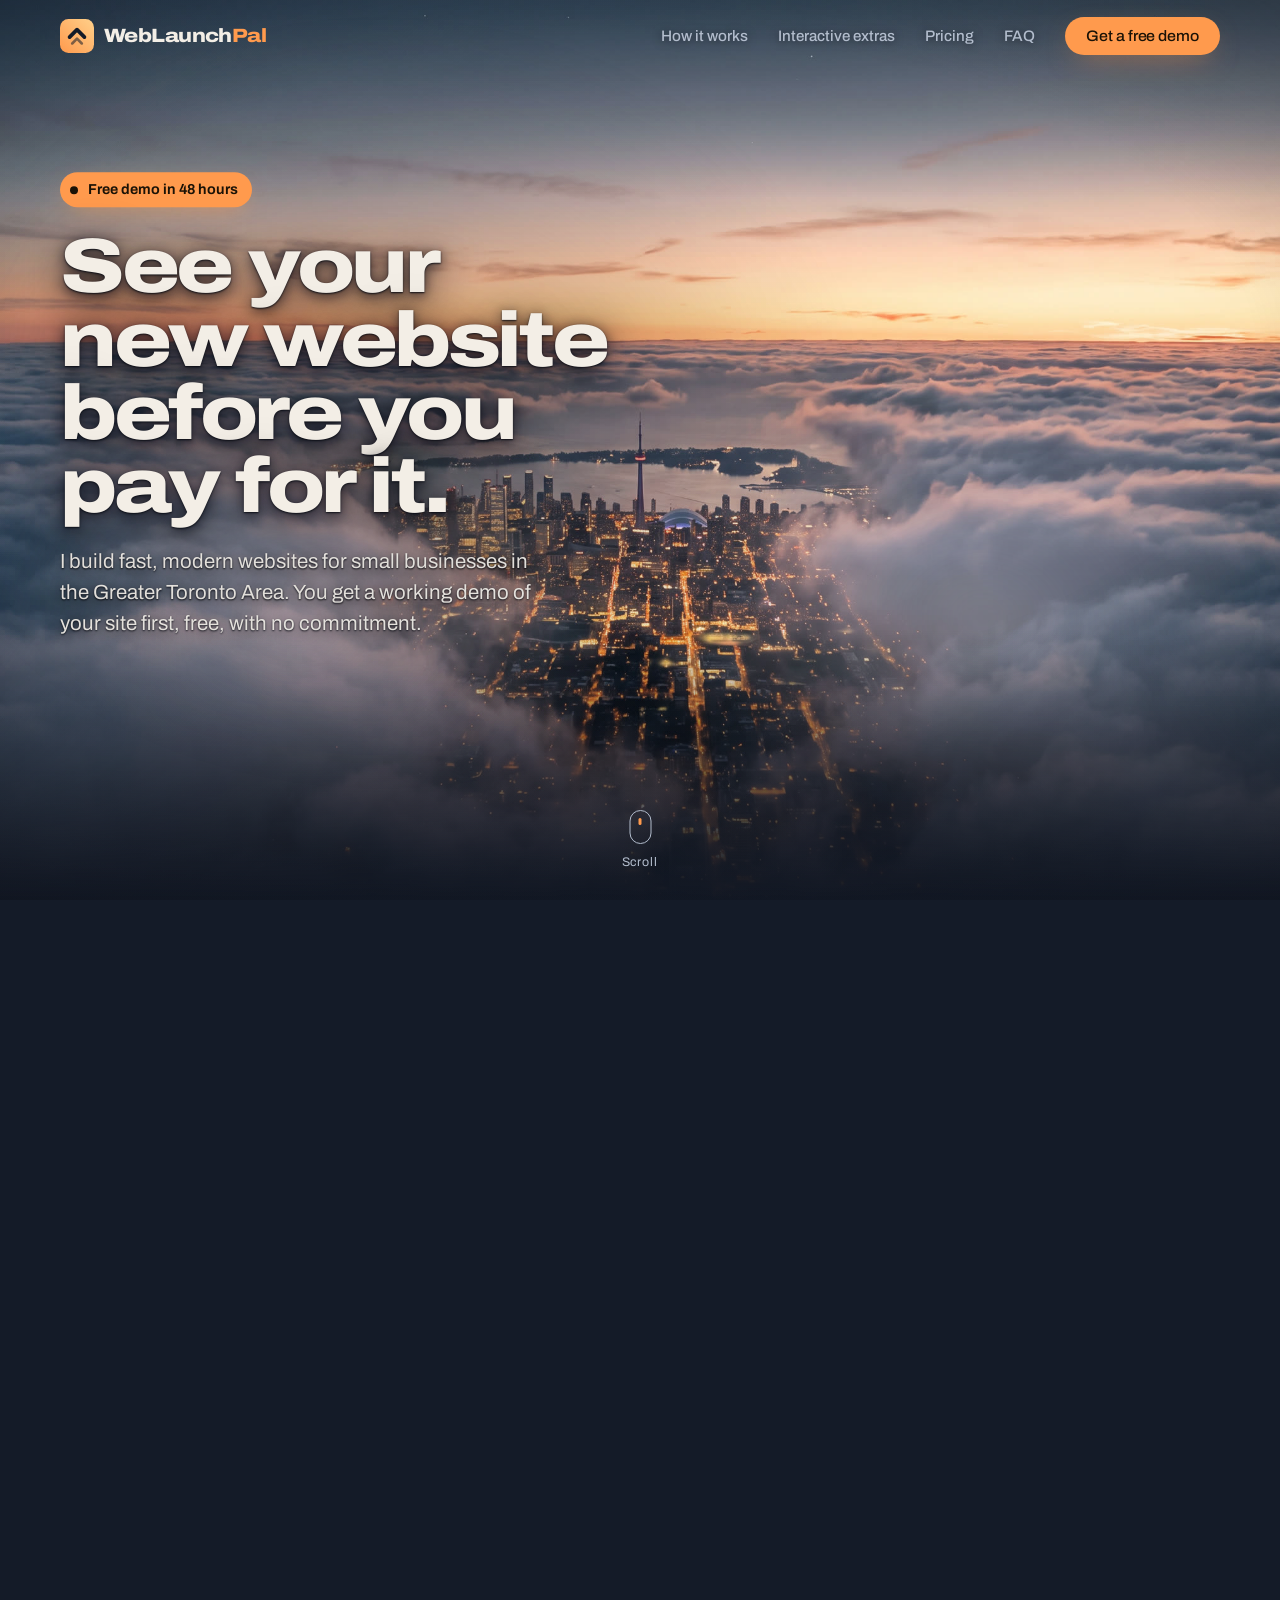
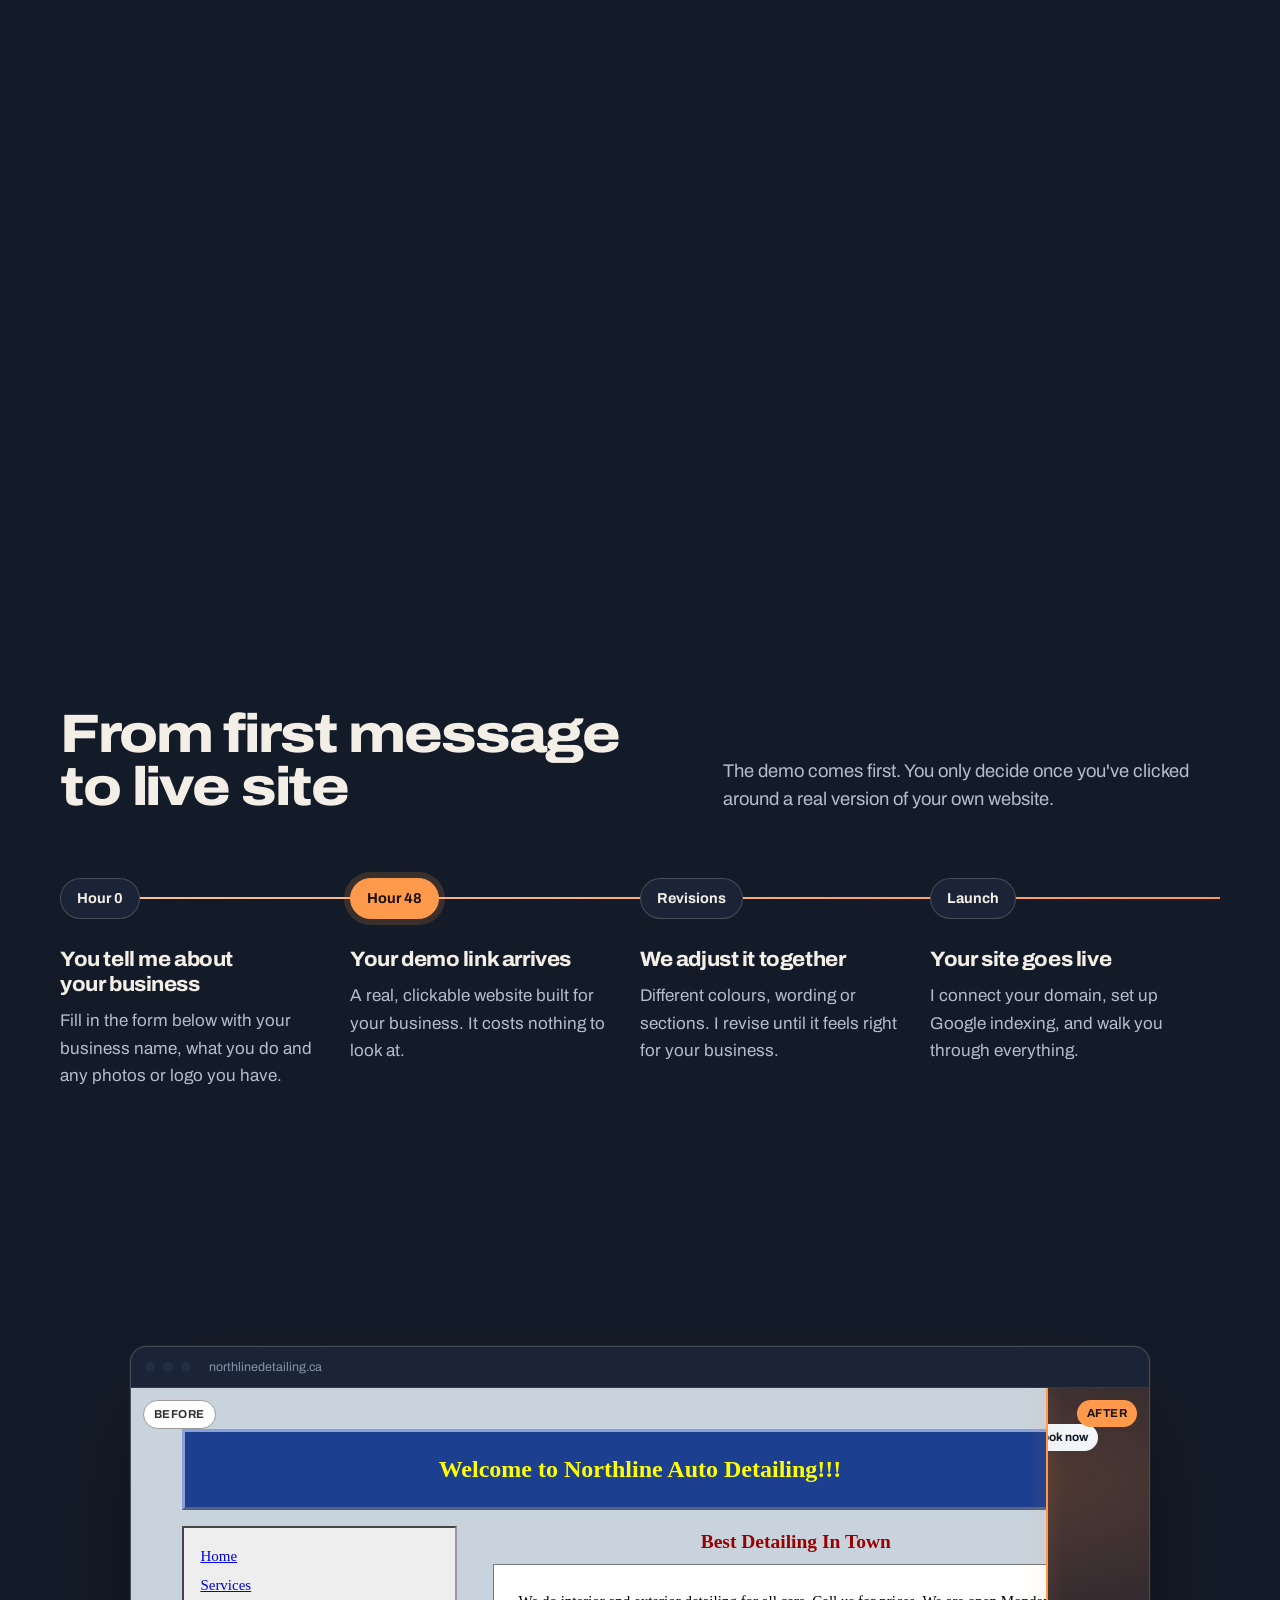
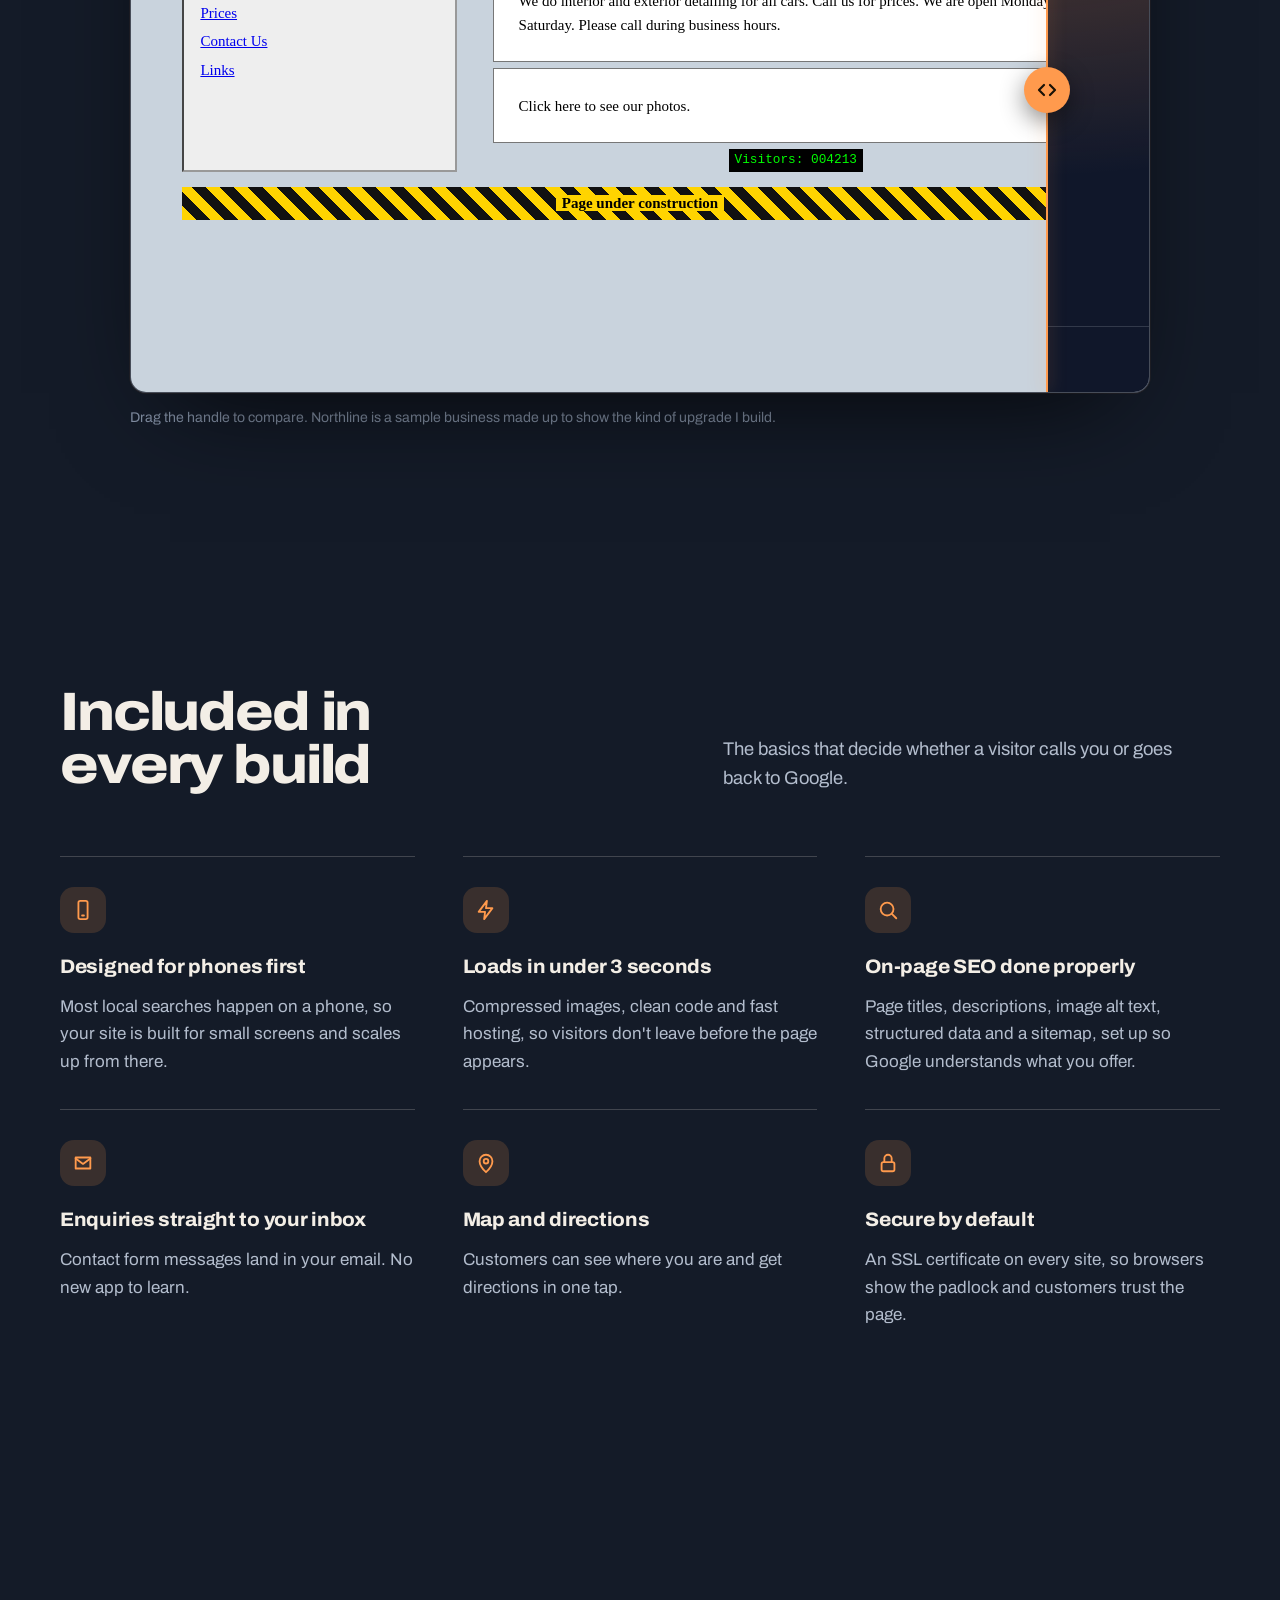
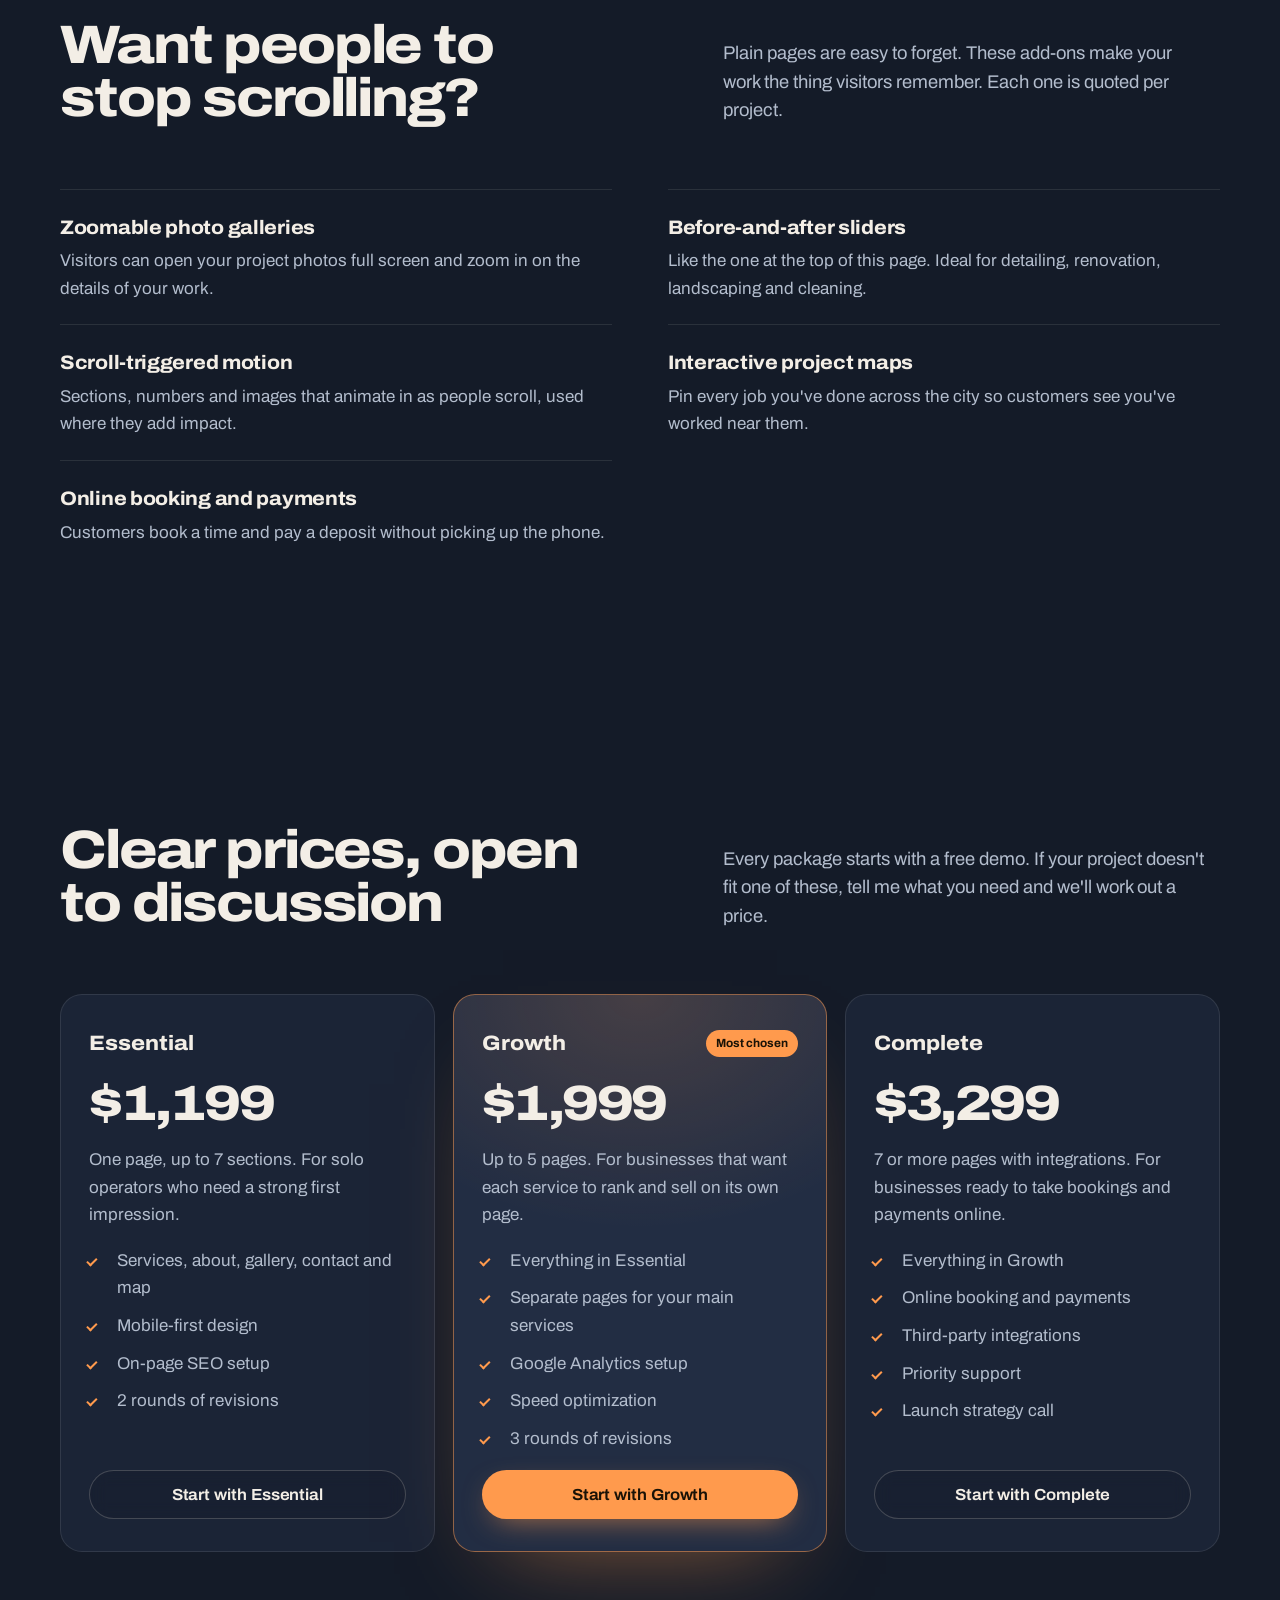
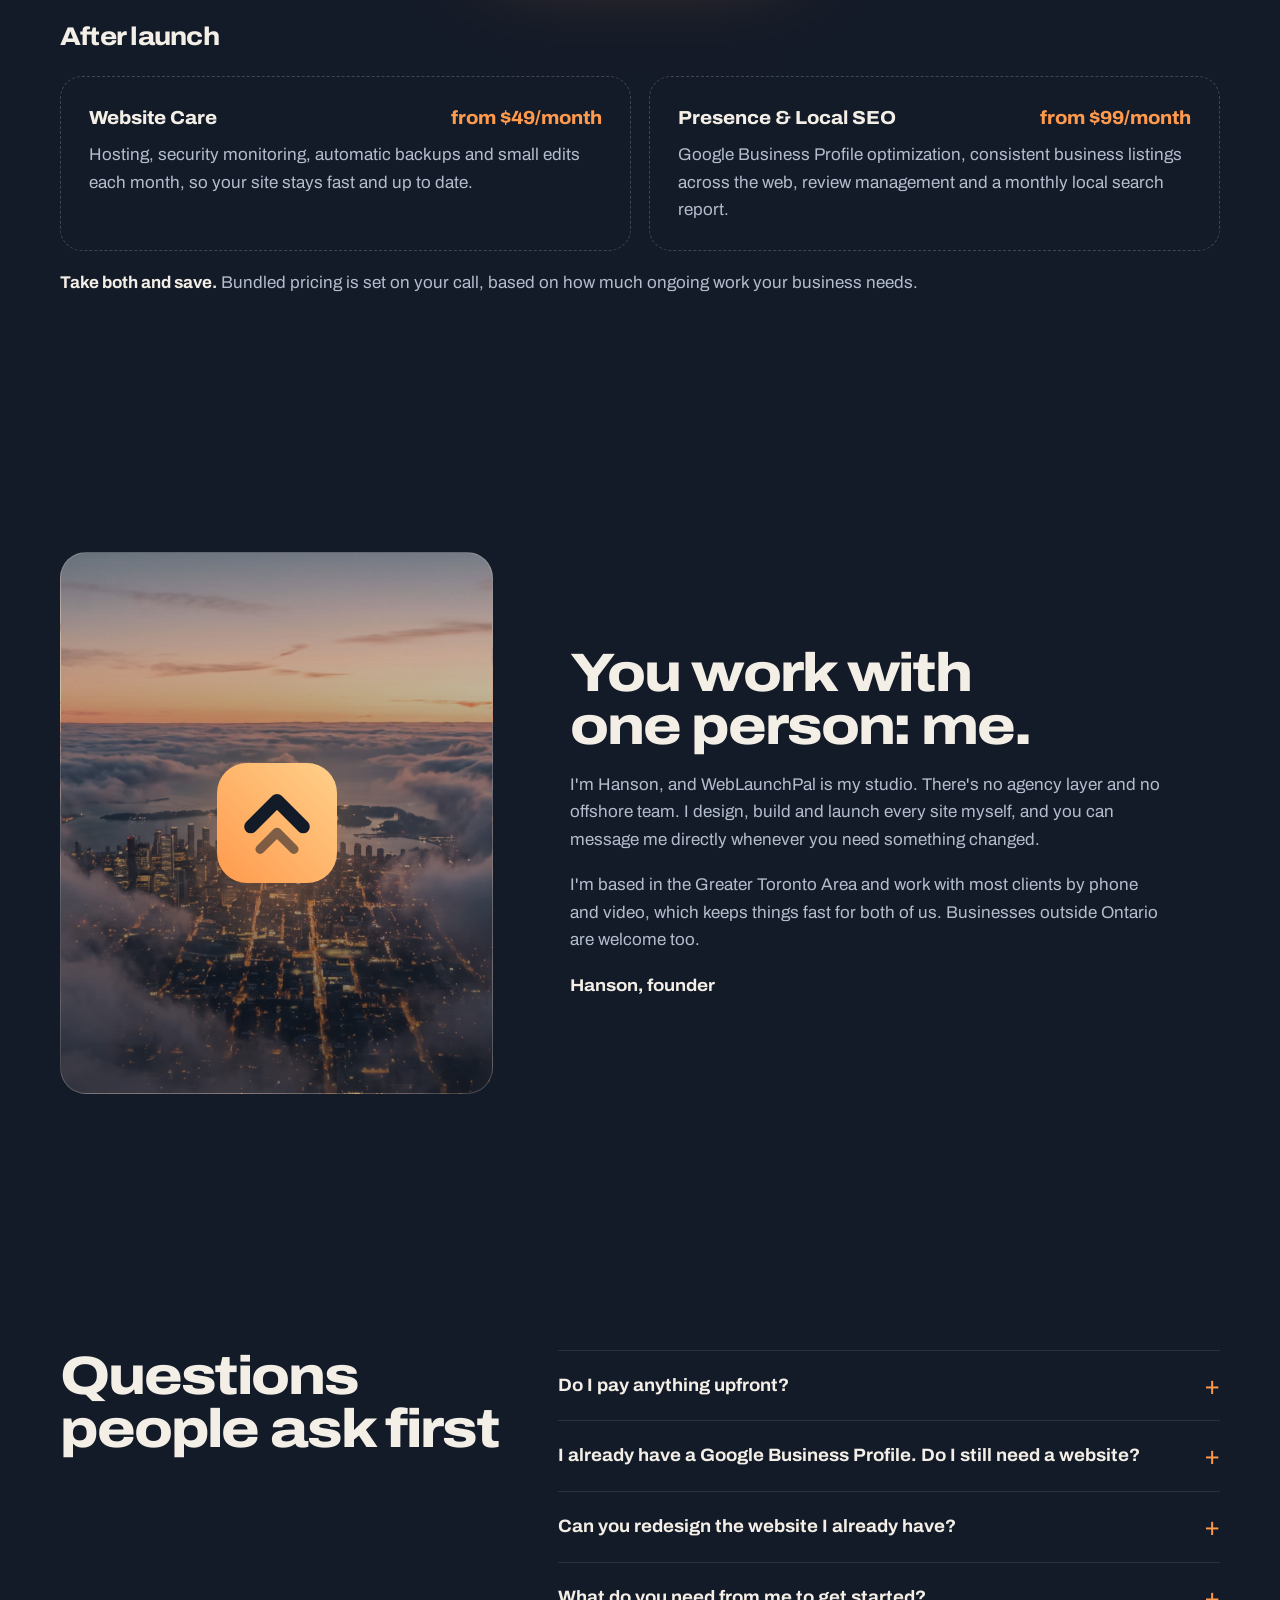
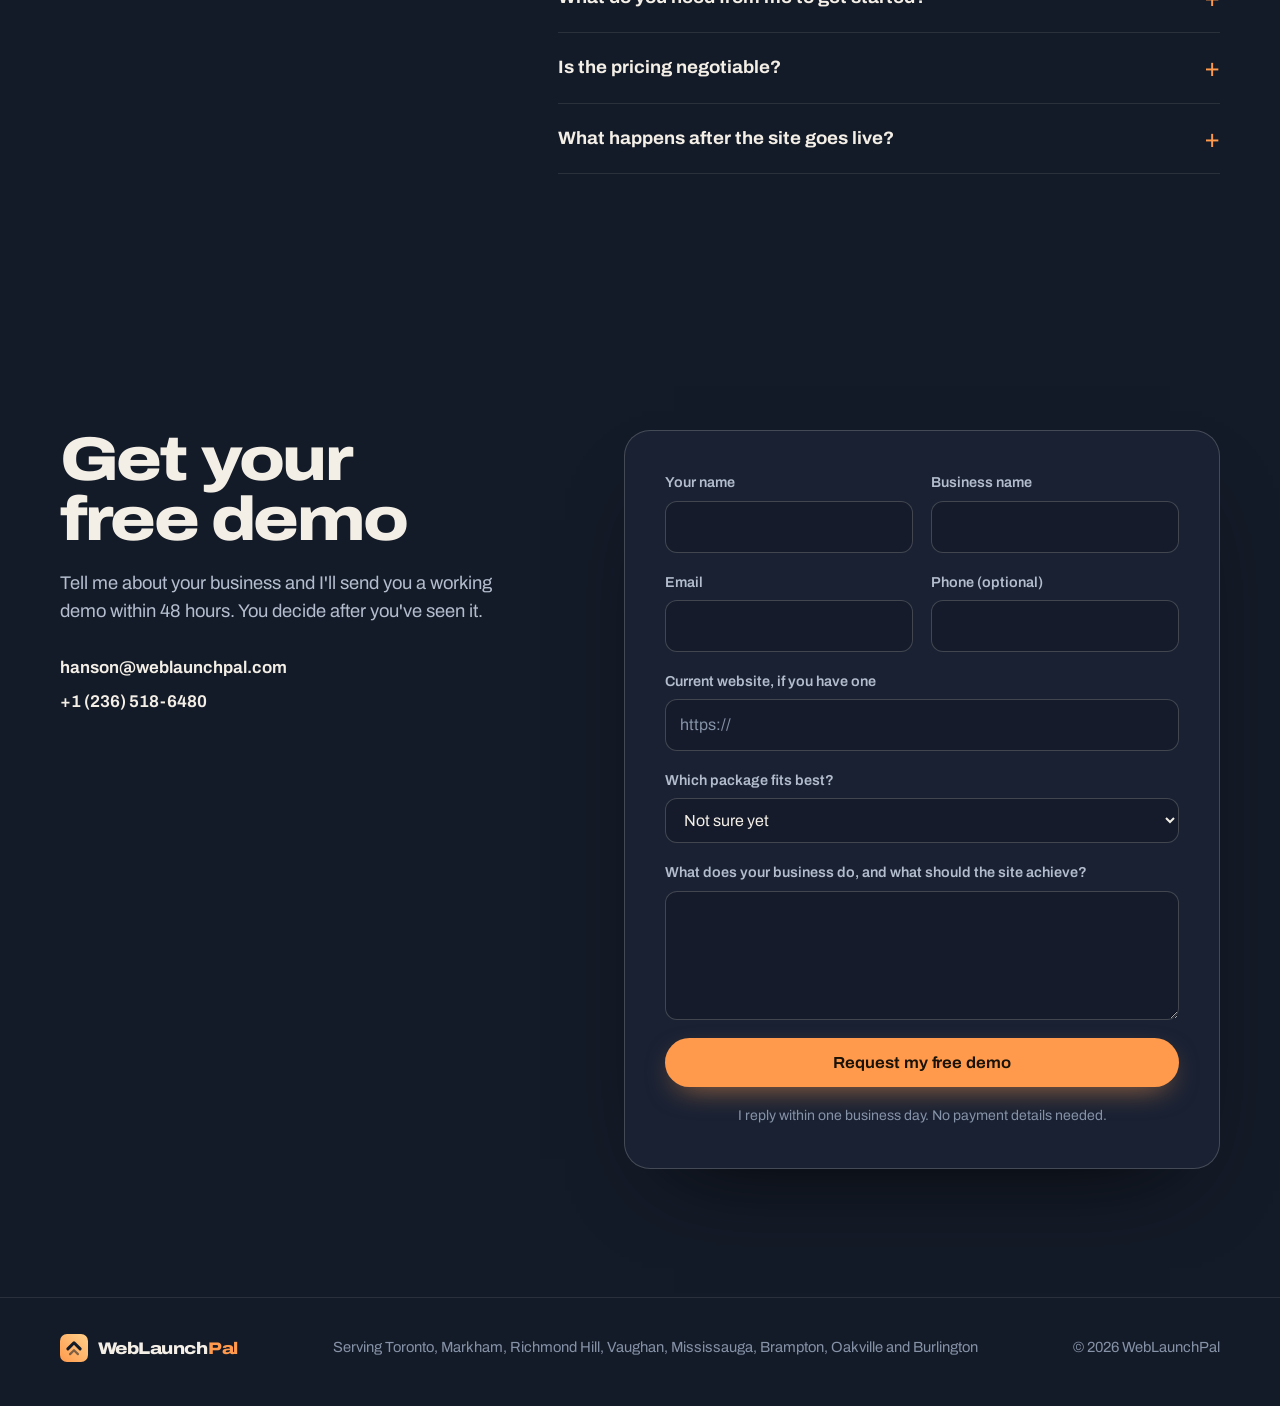
==== commit c04af8c9: "Remove the floor-plan zoom demo from the extras section Co-Authored-By: Claude Opus 5.5 <noreply@ant" ====
--- a/index.html
+++ b/index.html
@@ -204,33 +204,6 @@
           <li><b>Interactive project maps</b><span>Pin every job you've done across the city so customers see you've worked near them.</span></li>
           <li><b>Online booking and payments</b><span>Customers book a time and pay a deposit without picking up the phone.</span></li>
         </ul>
-        <div class="zoom-demo">
-          <div class="zoom-frame" id="zoomFrame" role="button" tabindex="0" aria-label="Sample project drawing. Click to zoom in.">
-            <svg viewBox="0 0 400 300" aria-hidden="true">
-              <defs>
-                <pattern id="grid" width="20" height="20" patternUnits="userSpaceOnUse"><path d="M20 0H0V20" fill="none" stroke="#24314A" stroke-width="1"/></pattern>
-              </defs>
-              <rect width="400" height="300" fill="#111826"/>
-              <rect width="400" height="300" fill="url(#grid)"/>
-              <g fill="none" stroke="#F3EEE6" stroke-width="3">
-                <rect x="40" y="40" width="320" height="220"/>
-                <path d="M200 40v120M40 160h220M260 160v100"/>
-              </g>
-              <g fill="none" stroke="#FF9A4D" stroke-width="2.5" stroke-linecap="round">
-                <path d="M70 230h140v-40M210 190h40"/>
-                <path d="M300 70v160"/>
-              </g>
-              <g fill="#FFD08A"><circle cx="70" cy="230" r="5"/><circle cx="250" cy="190" r="5"/><circle cx="300" cy="70" r="5"/><circle cx="300" cy="230" r="5"/></g>
-              <g fill="#A8B3C5" font-family="Archivo, sans-serif" font-size="9">
-                <text x="56" y="62">KITCHEN</text><text x="216" y="62">ENSUITE</text><text x="56" y="182">LAUNDRY</text><text x="276" y="182">MECH. ROOM</text>
-                <text x="74" y="224">3/4" supply line</text><text x="306" y="150">ABS stack</text><text x="214" y="184">shutoff</text>
-              </g>
-              <g stroke="#A8B3C5" stroke-width="1"><path d="M40 278h320M40 273v10M360 273v10"/></g>
-              <text x="186" y="292" fill="#A8B3C5" font-family="Archivo, sans-serif" font-size="9">14'-6"</text>
-            </svg>
-          </div>
-          <p>Sample project drawing. Click or tap anywhere on it to zoom into that spot.</p>
-        </div>
       </div>
     </div>
   </section>
@@ -540,16 +513,6 @@
     seen.observe(ba);
   }
 
-  // Zoom demo
-  var zf = document.getElementById('zoomFrame');
-  function toggleZoom(x, y) {
-    if (!zf.classList.contains('zoomed')) { zf.style.setProperty('--zx', x + '%'); zf.style.setProperty('--zy', y + '%'); }
-    zf.classList.toggle('zoomed');
-    zf.setAttribute('aria-label', zf.classList.contains('zoomed') ? 'Sample project drawing, zoomed in. Click to zoom out.' : 'Sample project drawing. Click to zoom in.');
-  }
-  zf.addEventListener('click', function (e) { var r = zf.getBoundingClientRect(); toggleZoom(((e.clientX - r.left) / r.width) * 100, ((e.clientY - r.top) / r.height) * 100); });
-  zf.addEventListener('keydown', function (e) { if (e.key === 'Enter' || e.key === ' ') { e.preventDefault(); toggleZoom(50, 50); } });
-
   // Package buttons pre-select the form
   document.querySelectorAll('[data-package]').forEach(function (b) {
     b.addEventListener('click', function () { document.getElementById('package').value = b.getAttribute('data-package'); });
--- a/style.css
+++ b/style.css
@@ -225,18 +225,10 @@
 .feature p { color: var(--text-2); }
 
 /* Extras */
-.extras-grid { display: grid; grid-template-columns: minmax(0, 1.05fr) minmax(0, 1fr); gap: clamp(32px, 5vw, 64px); align-items: start; }
-.extras-list { list-style: none; margin: 0; padding: 0; counter-reset: x; }
-.extras-list li { padding: 20px 0; border-top: 1px solid var(--line); display: grid; gap: 4px; }
-.extras-list li:last-child { border-bottom: 1px solid var(--line); }
+.extras-list { list-style: none; margin: 0; padding: 0; display: grid; grid-template-columns: repeat(2, minmax(0, 1fr)); column-gap: 56px; }
+.extras-list li { padding: 22px 0; border-top: 1px solid var(--line); display: grid; gap: 4px; align-content: start; }
 .extras-list b { font-weight: 750; font-stretch: 108%; font-size: 1.22rem; letter-spacing: -0.015em; }
 .extras-list span { color: var(--text-2); }
-.zoom-demo { display: grid; gap: 12px; position: sticky; top: 100px; }
-.zoom-frame { position: relative; aspect-ratio: 4 / 3; overflow: hidden; border-radius: 16px; border: 1px solid var(--line-2); cursor: zoom-in; background: #111826; }
-.zoom-frame svg { width: 100%; height: 100%; display: block; transition: transform .45s var(--ease); transform-origin: var(--zx, 50%) var(--zy, 50%); }
-.zoom-frame.zoomed svg { transform: scale(2.4); }
-.zoom-frame.zoomed { cursor: zoom-out; }
-.zoom-demo p { color: var(--text-3); font-size: .9rem; }
 
 /* Pricing */
 .tiers { display: grid; grid-template-columns: repeat(3, minmax(0, 1fr)); gap: 18px; align-items: stretch; }
@@ -312,13 +304,12 @@
 
 /* Responsive */
 @media (max-width: 980px) {
-  .extras-grid, .contact-grid, .faq-grid, .about-grid { grid-template-columns: 1fr; }
+  .contact-grid, .faq-grid, .about-grid { grid-template-columns: 1fr; }
   .tiers { grid-template-columns: 1fr; max-width: 540px; }
   .features { grid-template-columns: 1fr 1fr; }
   .timeline { grid-template-columns: 1fr 1fr; row-gap: 40px; }
   .timeline::before, .timeline::after { display: none; }
   .about-visual { max-width: 340px; aspect-ratio: 1; }
-  .zoom-demo { position: static; }
   .band-1 { max-width: min(36rem, 70vw); }
   .band-2 { max-width: min(28rem, 60vw); }
 }
@@ -330,7 +321,7 @@
   .mobile-menu a { color: var(--text); text-decoration: none; padding: 12px 0; font-weight: 600; }
   .mobile-menu .btn { margin-top: 8px; color: var(--accent-ink); }
   .section-head { grid-template-columns: 1fr; }
-  .features, .care-grid, .form-row, .timeline { grid-template-columns: 1fr; }
+  .features, .care-grid, .form-row, .timeline, .extras-list { grid-template-columns: 1fr; }
   .stage-ba { aspect-ratio: 16 / 11; }
 }
 @media (max-height: 560px) { .cue { display: none; } }
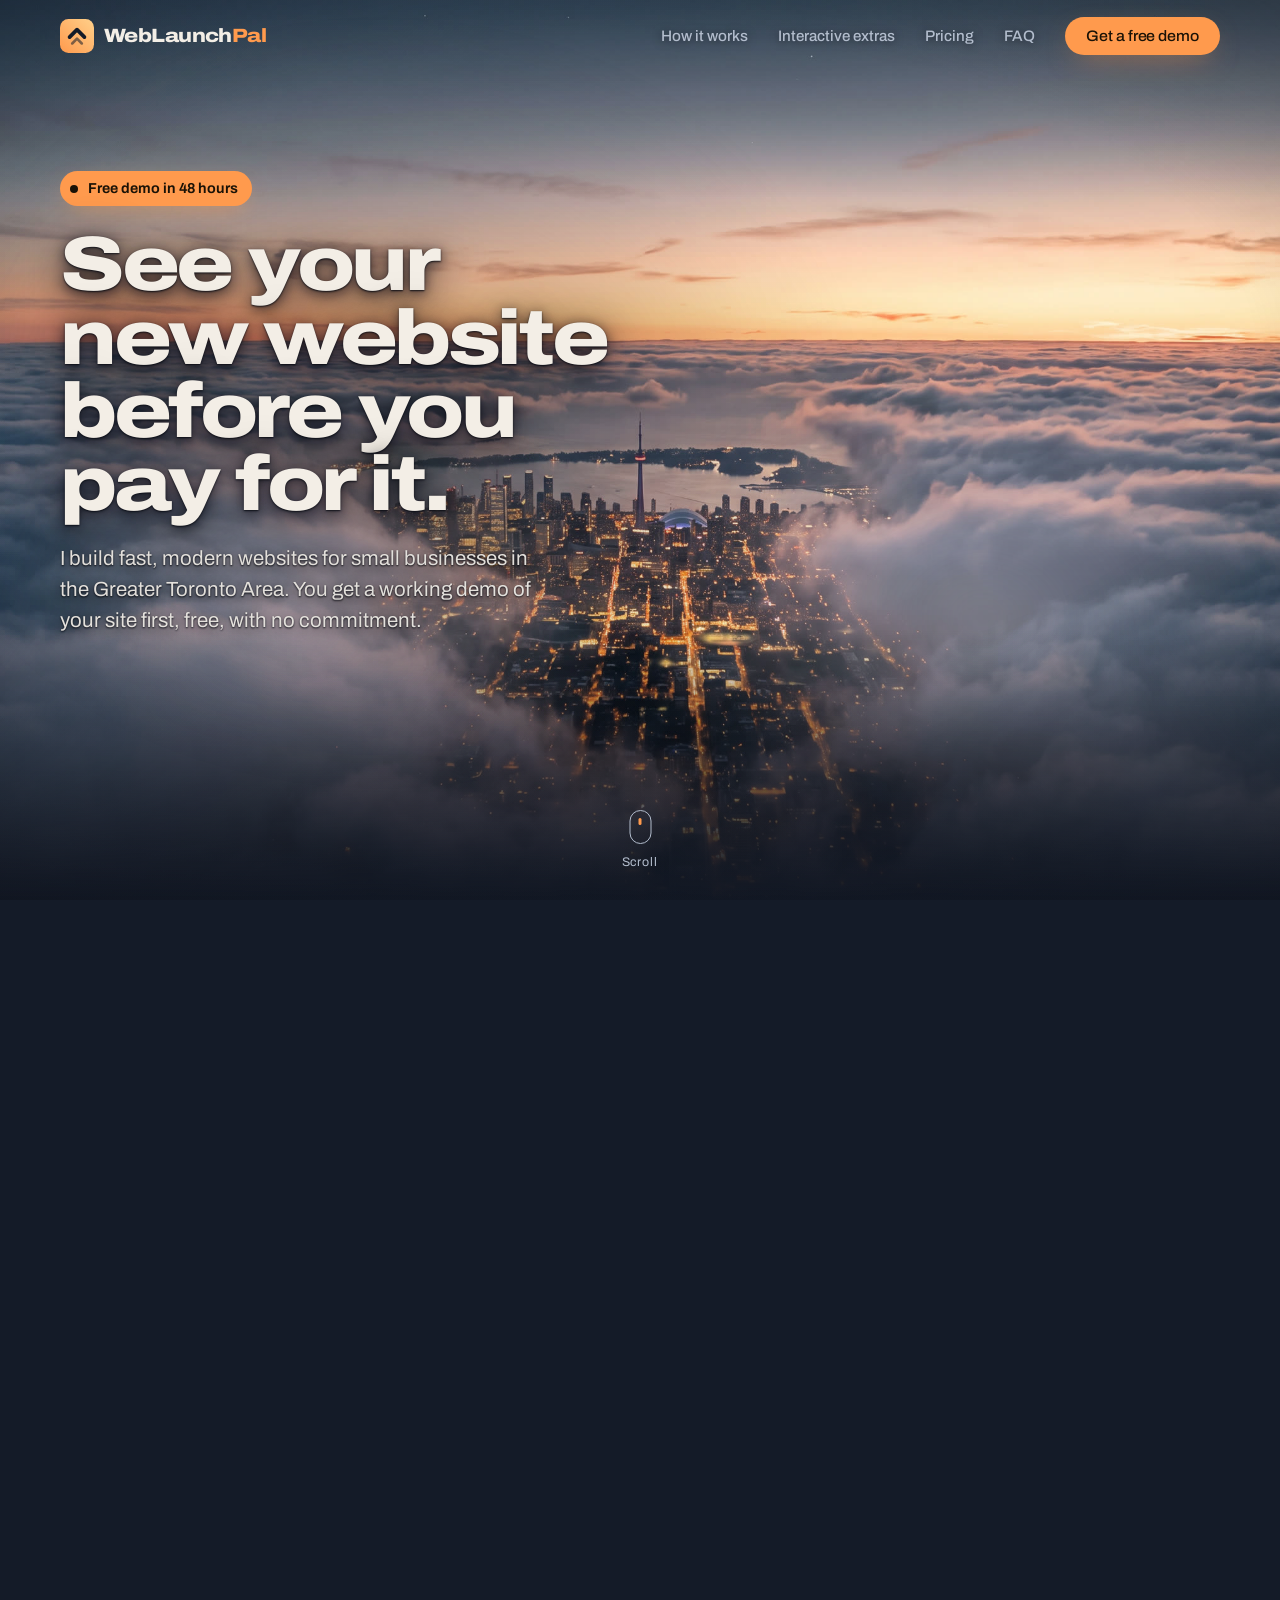
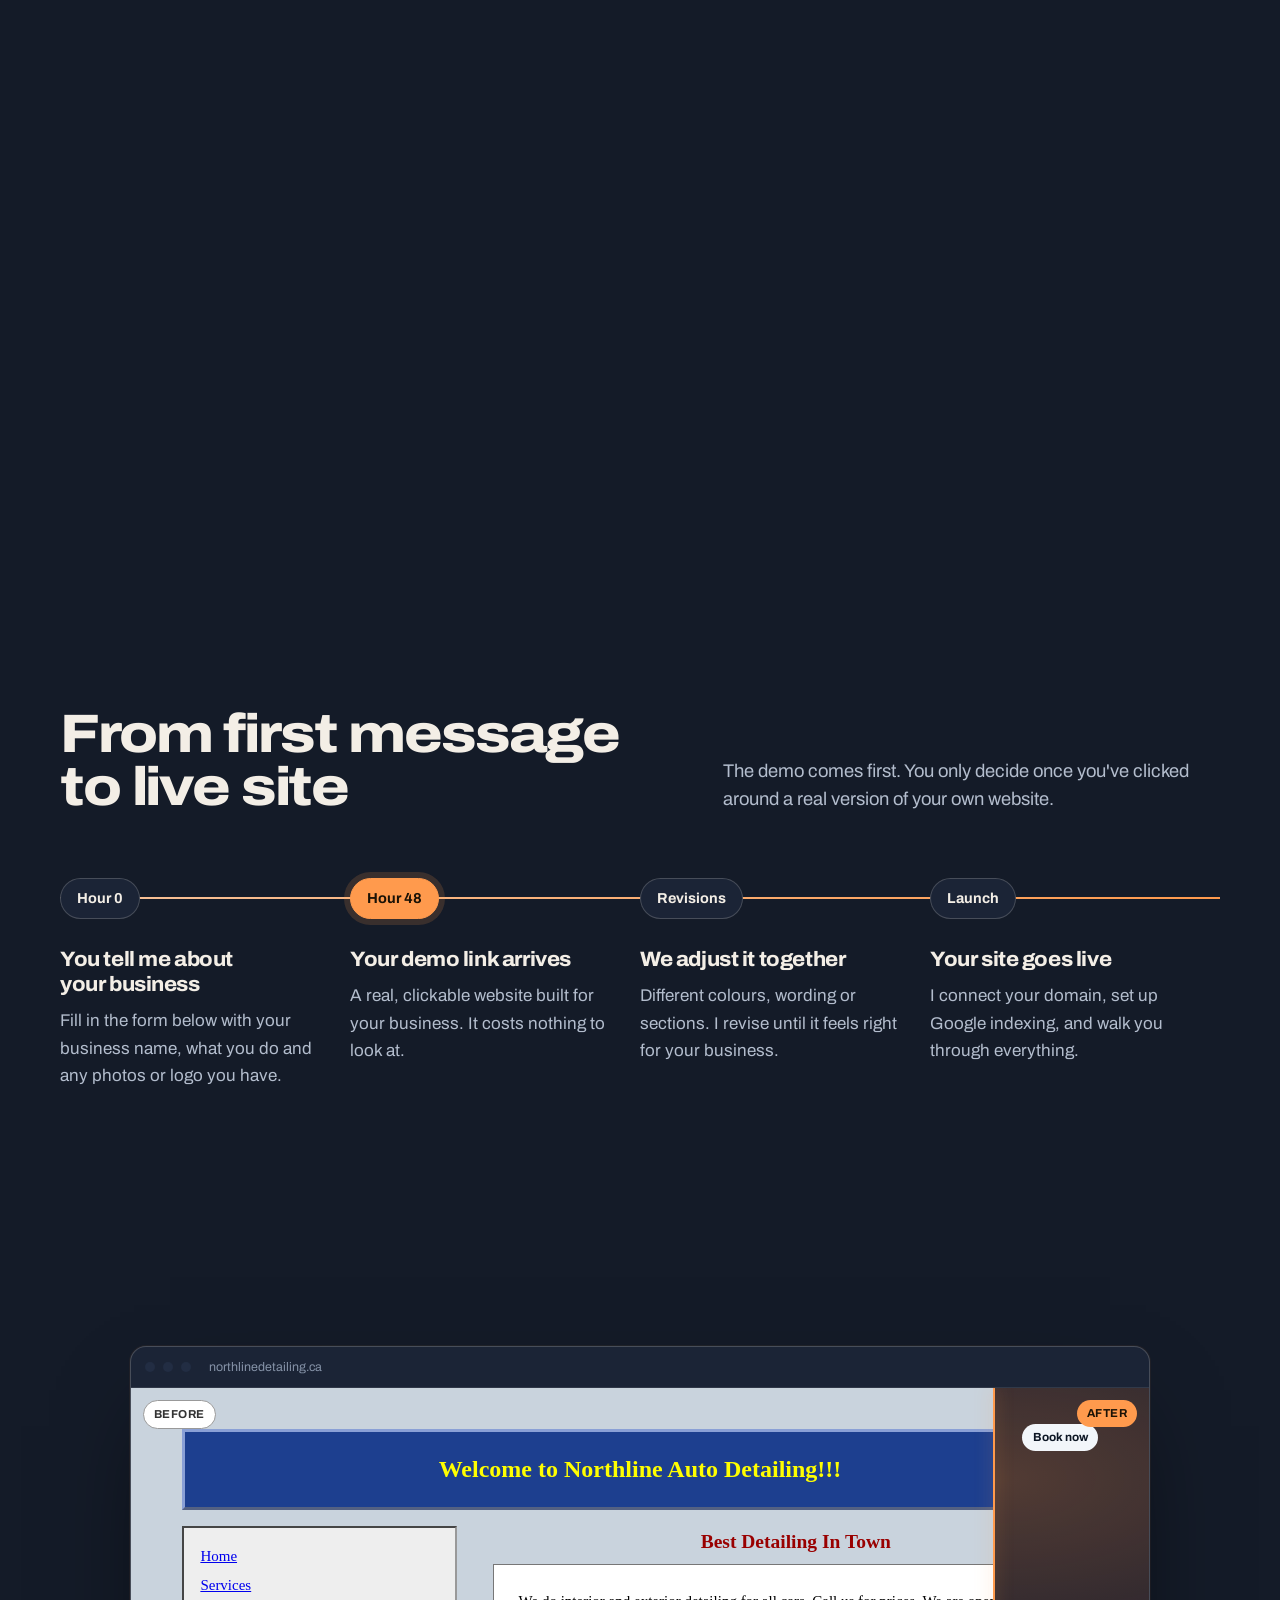
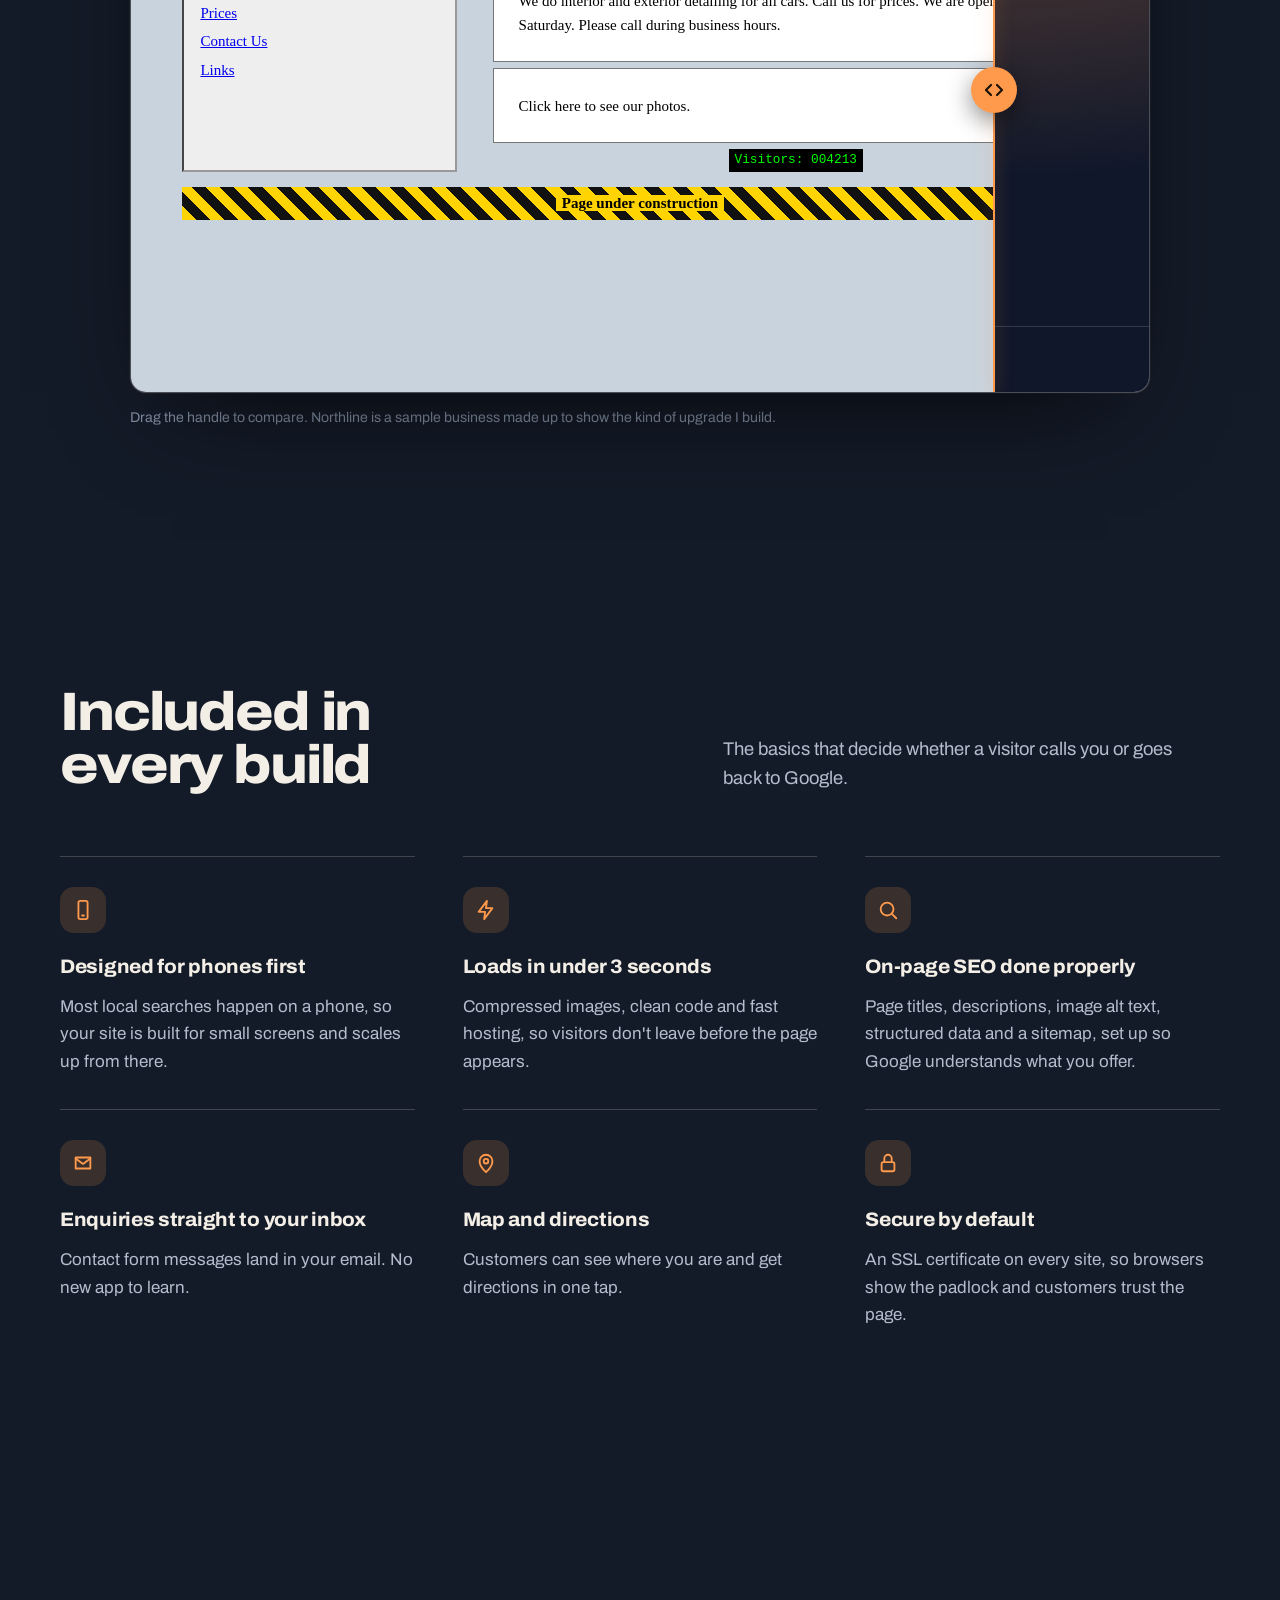
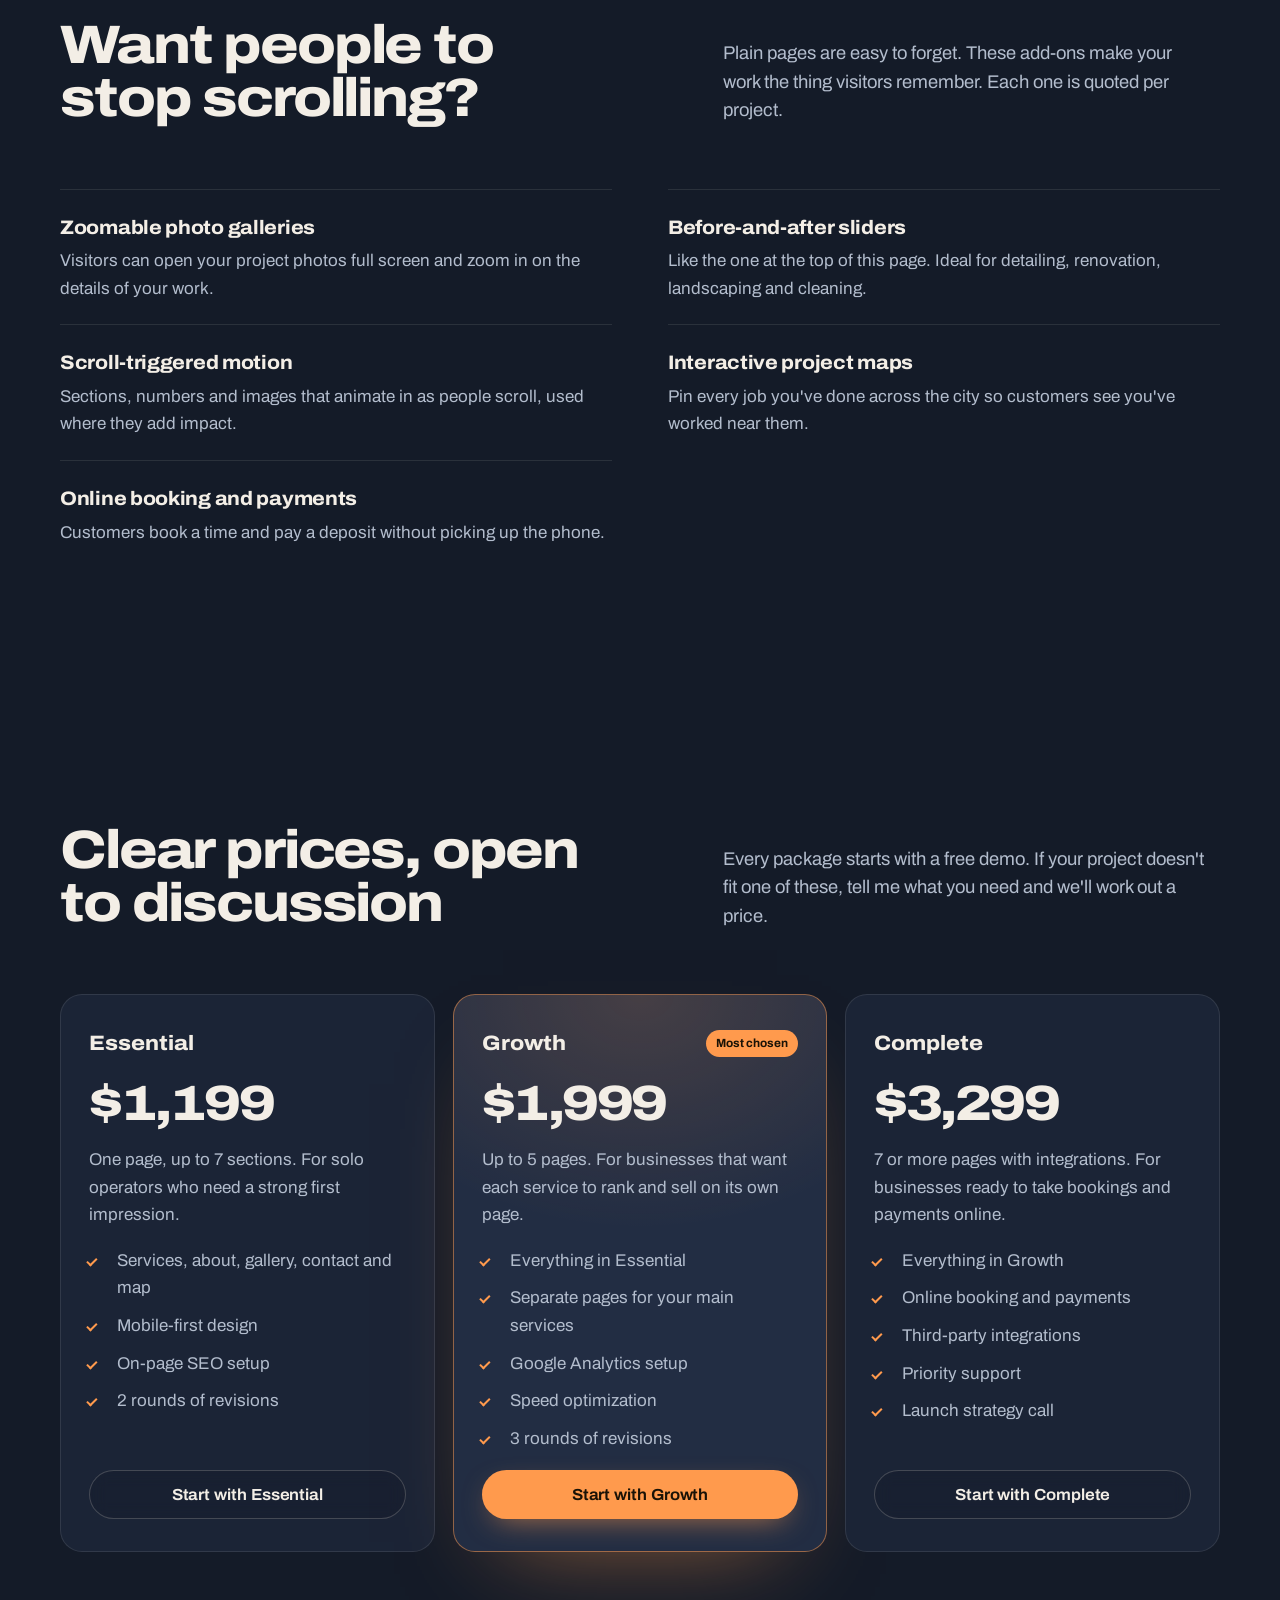
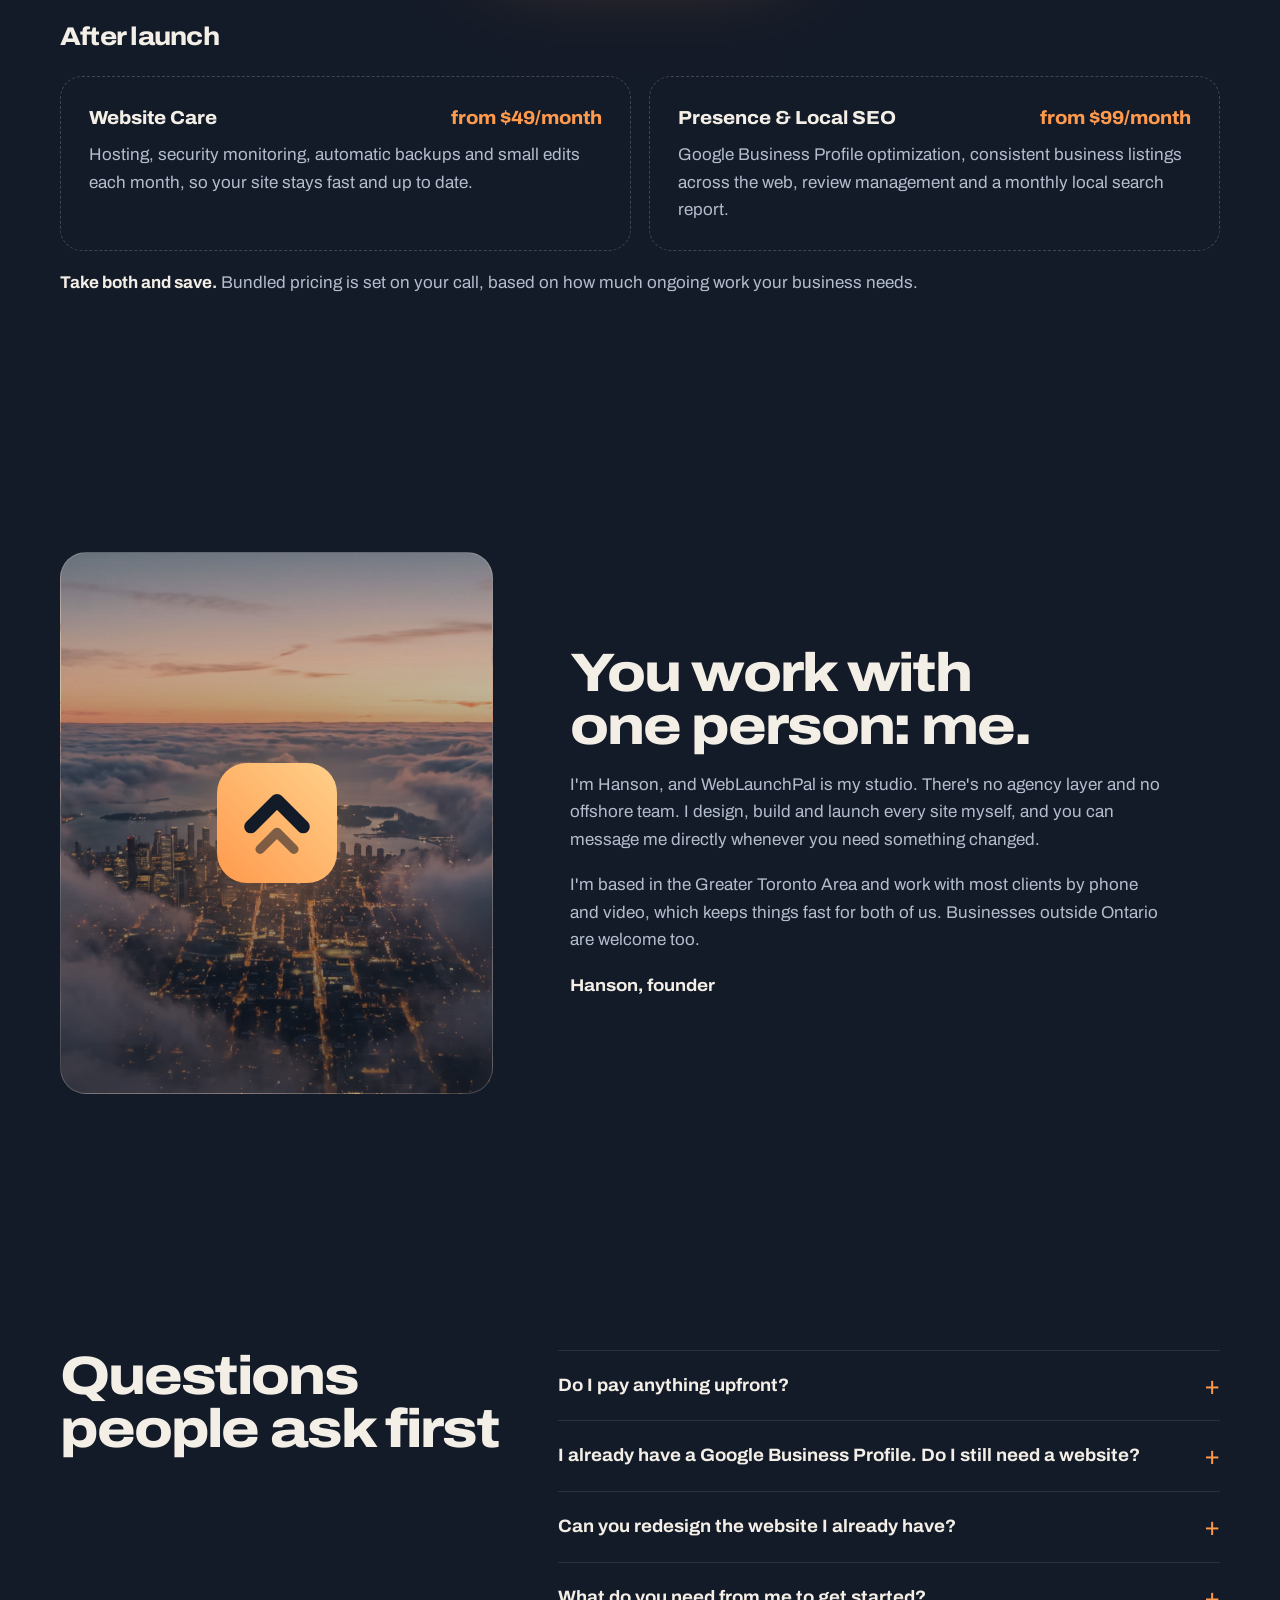
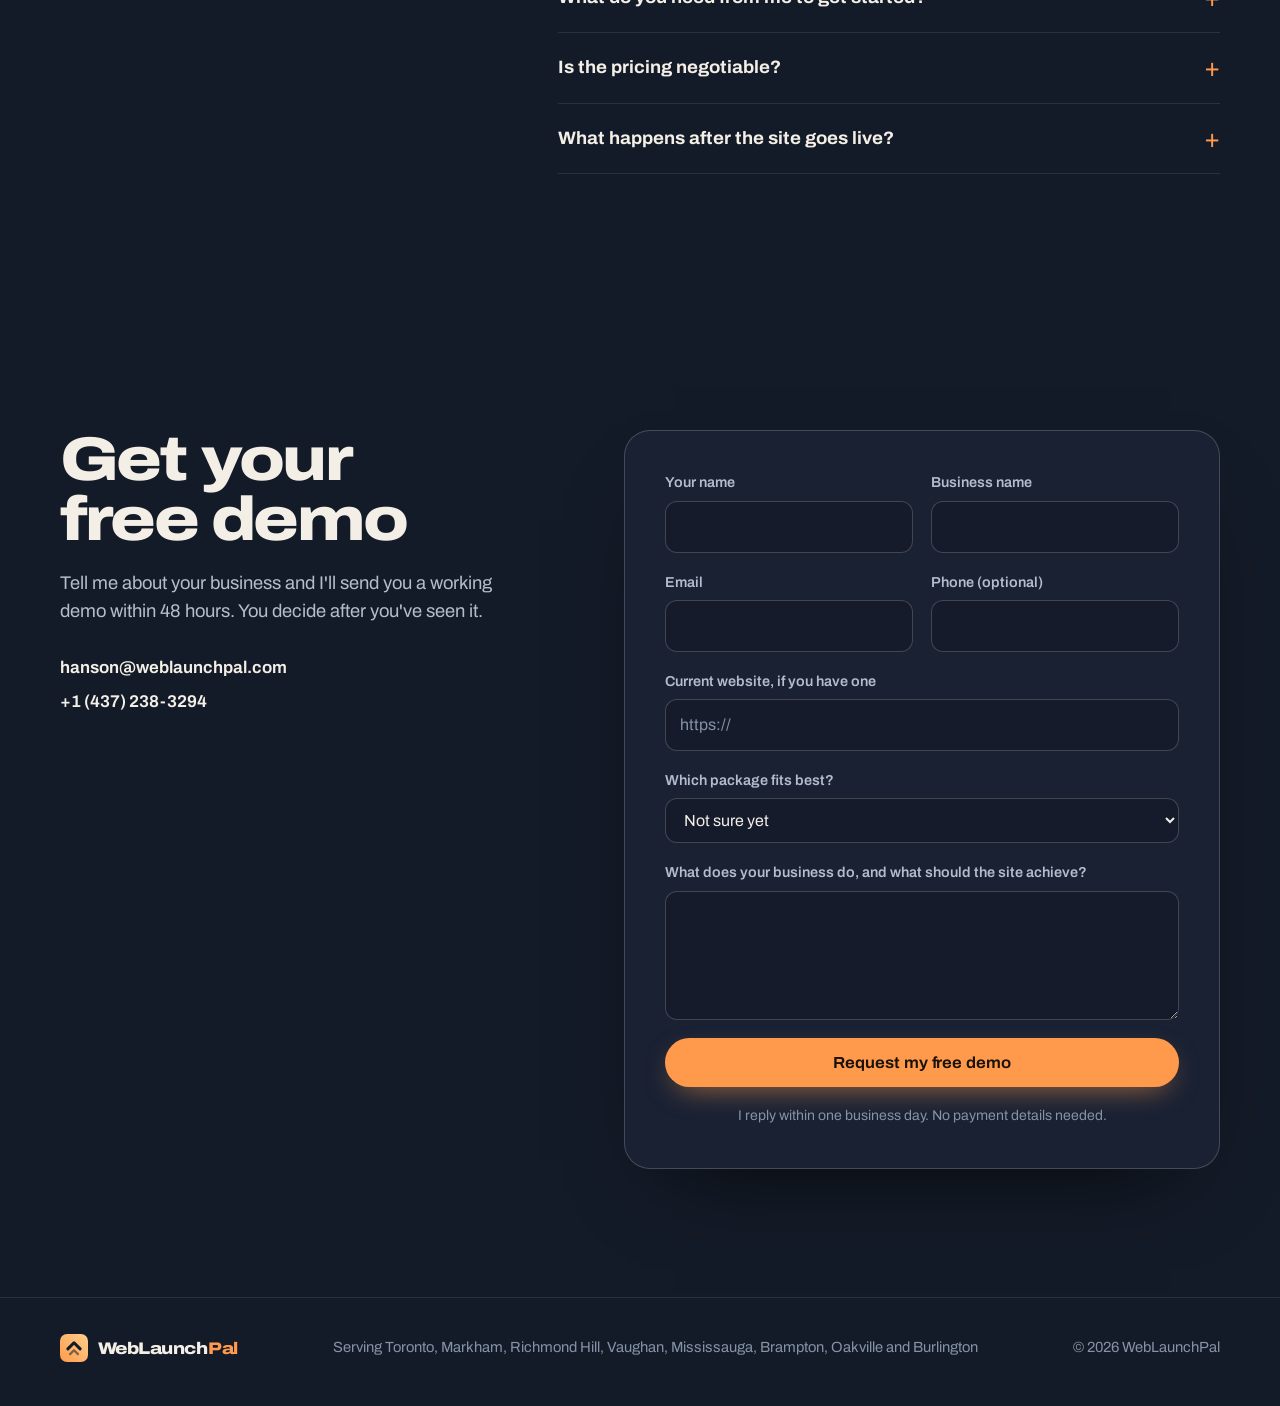
==== commit 0e39a833: "Use the Toronto phone number (437) 238-3294 Co-Authored-By: Claude Opus 5.5 <noreply@anthropic.com>" ====
--- a/index.html
+++ b/index.html
@@ -328,7 +328,7 @@
         <p>Tell me about your business and I'll send you a working demo within 48 hours. You decide after you've seen it.</p>
         <div class="direct">
           <a href="mailto:hanson@weblaunchpal.com">hanson@weblaunchpal.com</a>
-          <a href="tel:+12365186480">+1 (236) 518-6480</a>
+          <a href="tel:+14372383294">+1 (437) 238-3294</a>
         </div>
       </div>
       <form class="form" id="demoForm" action="https://formspree.io/f/mgoqdpvz" method="POST">
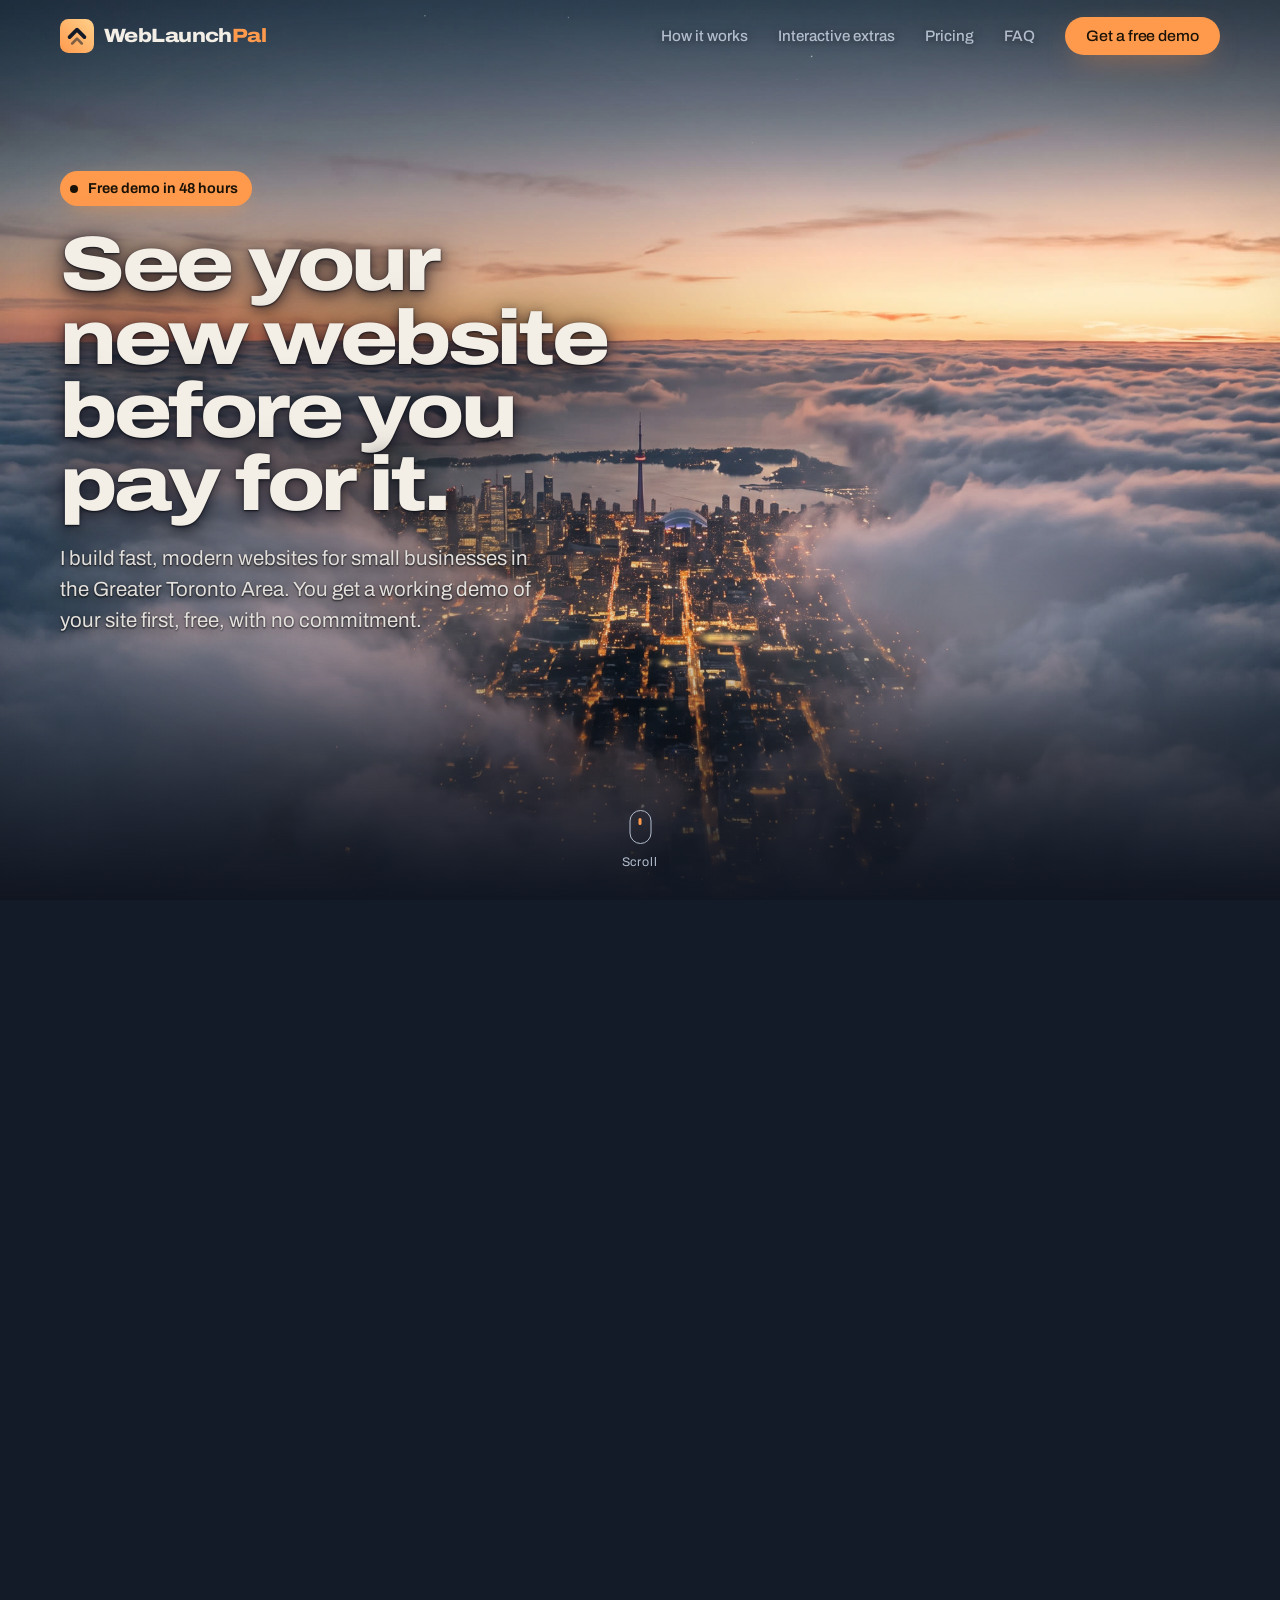
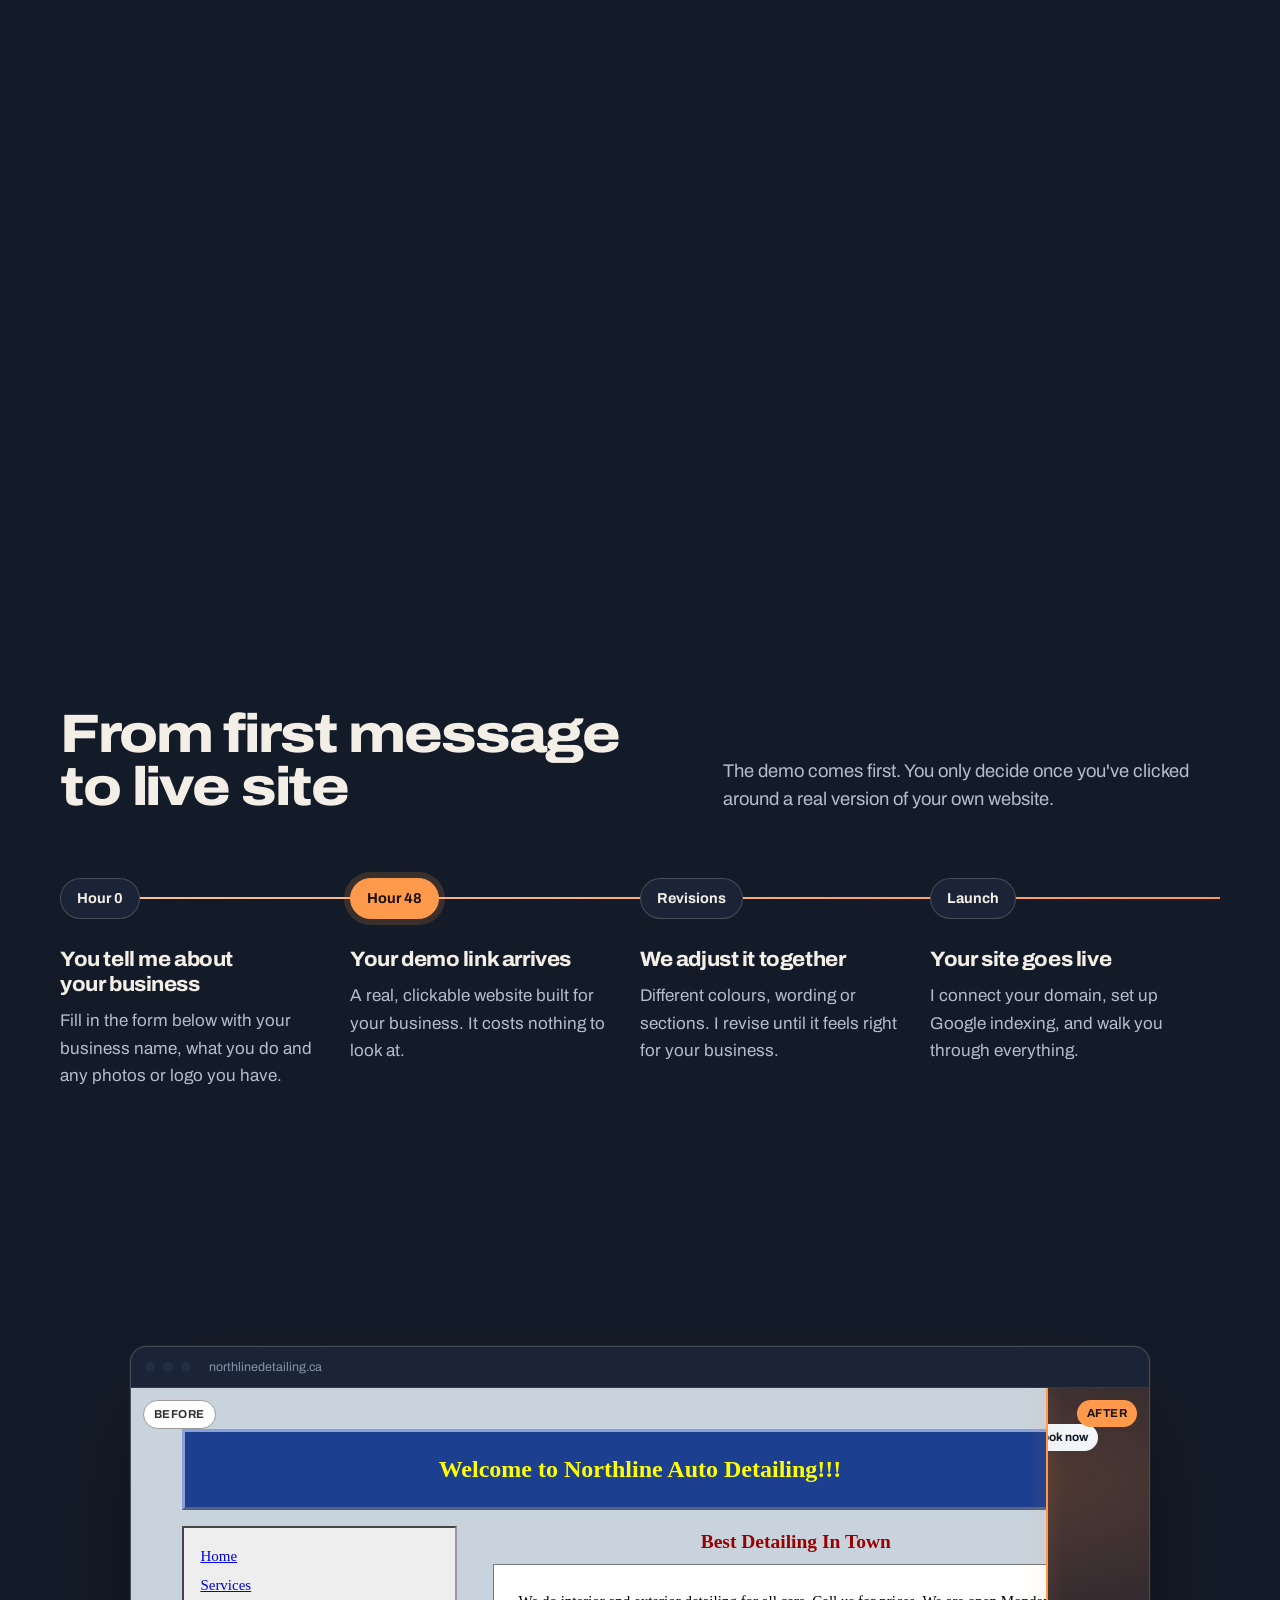
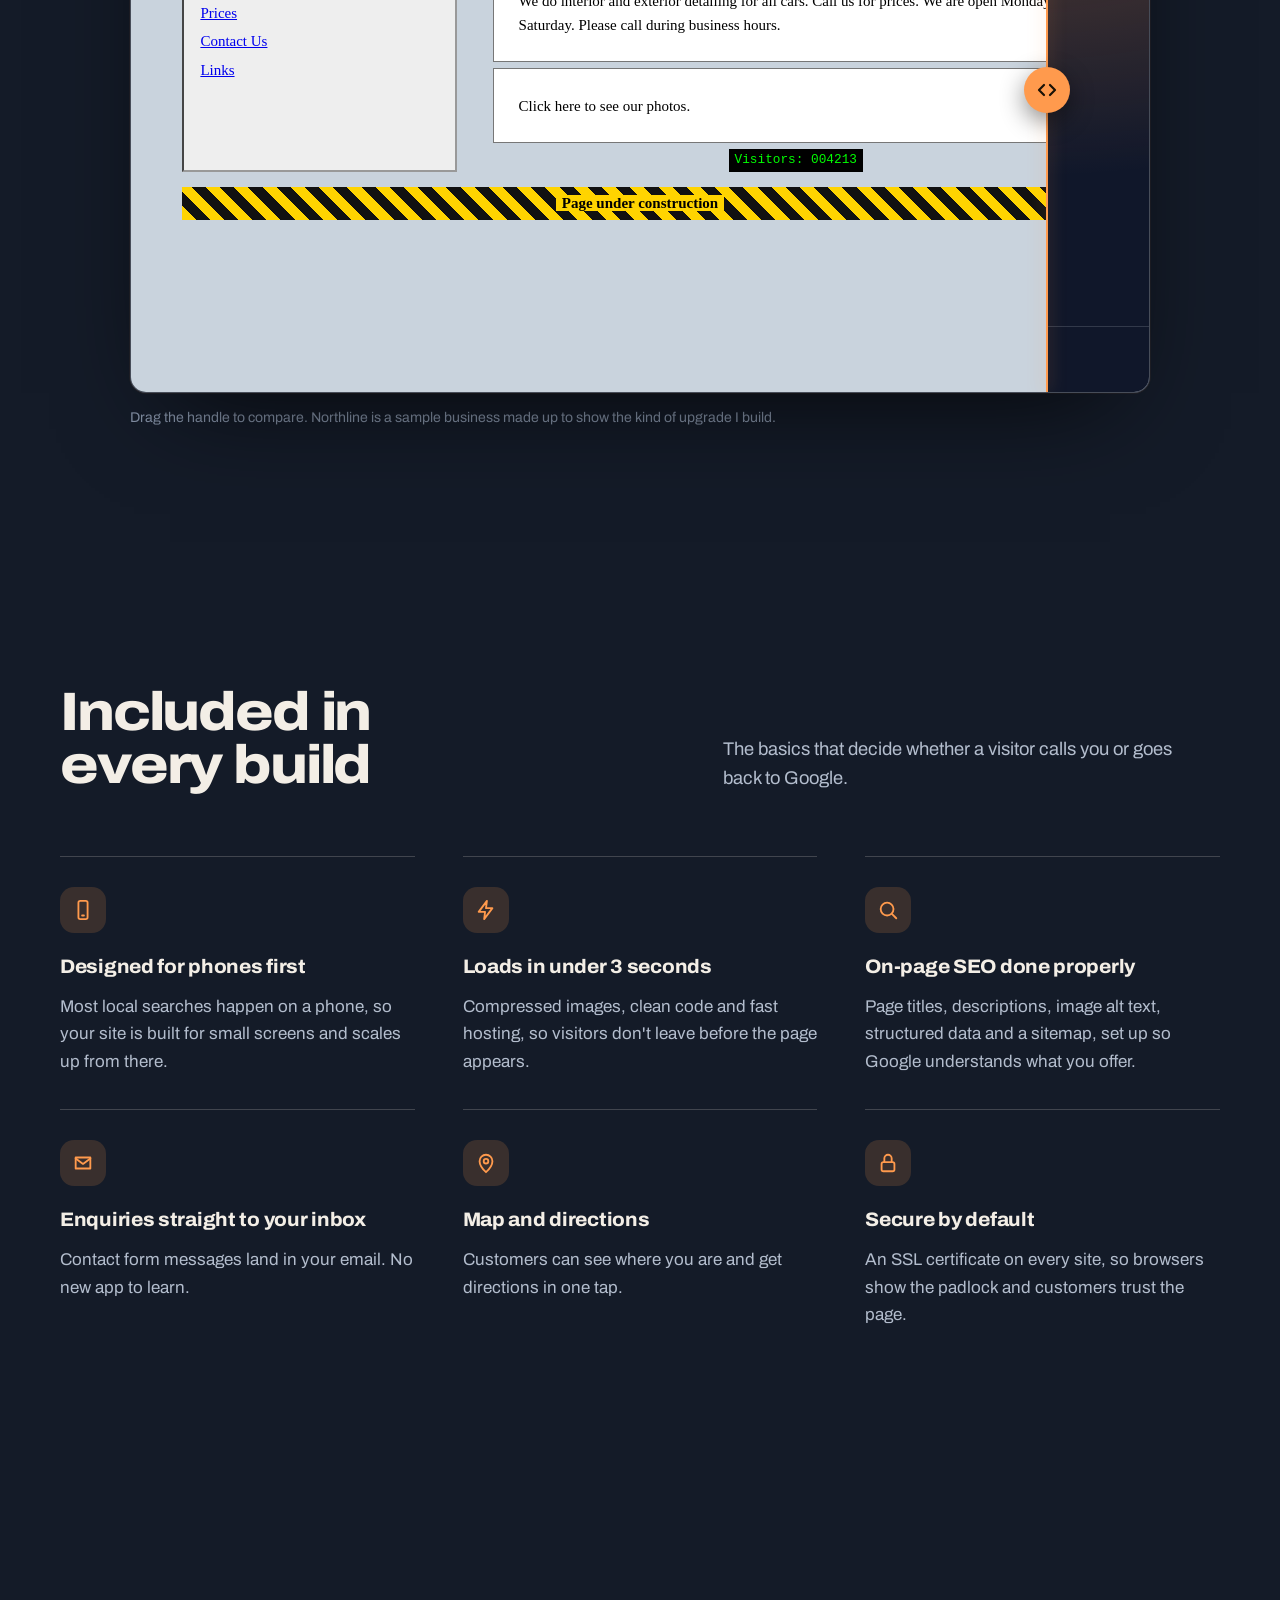
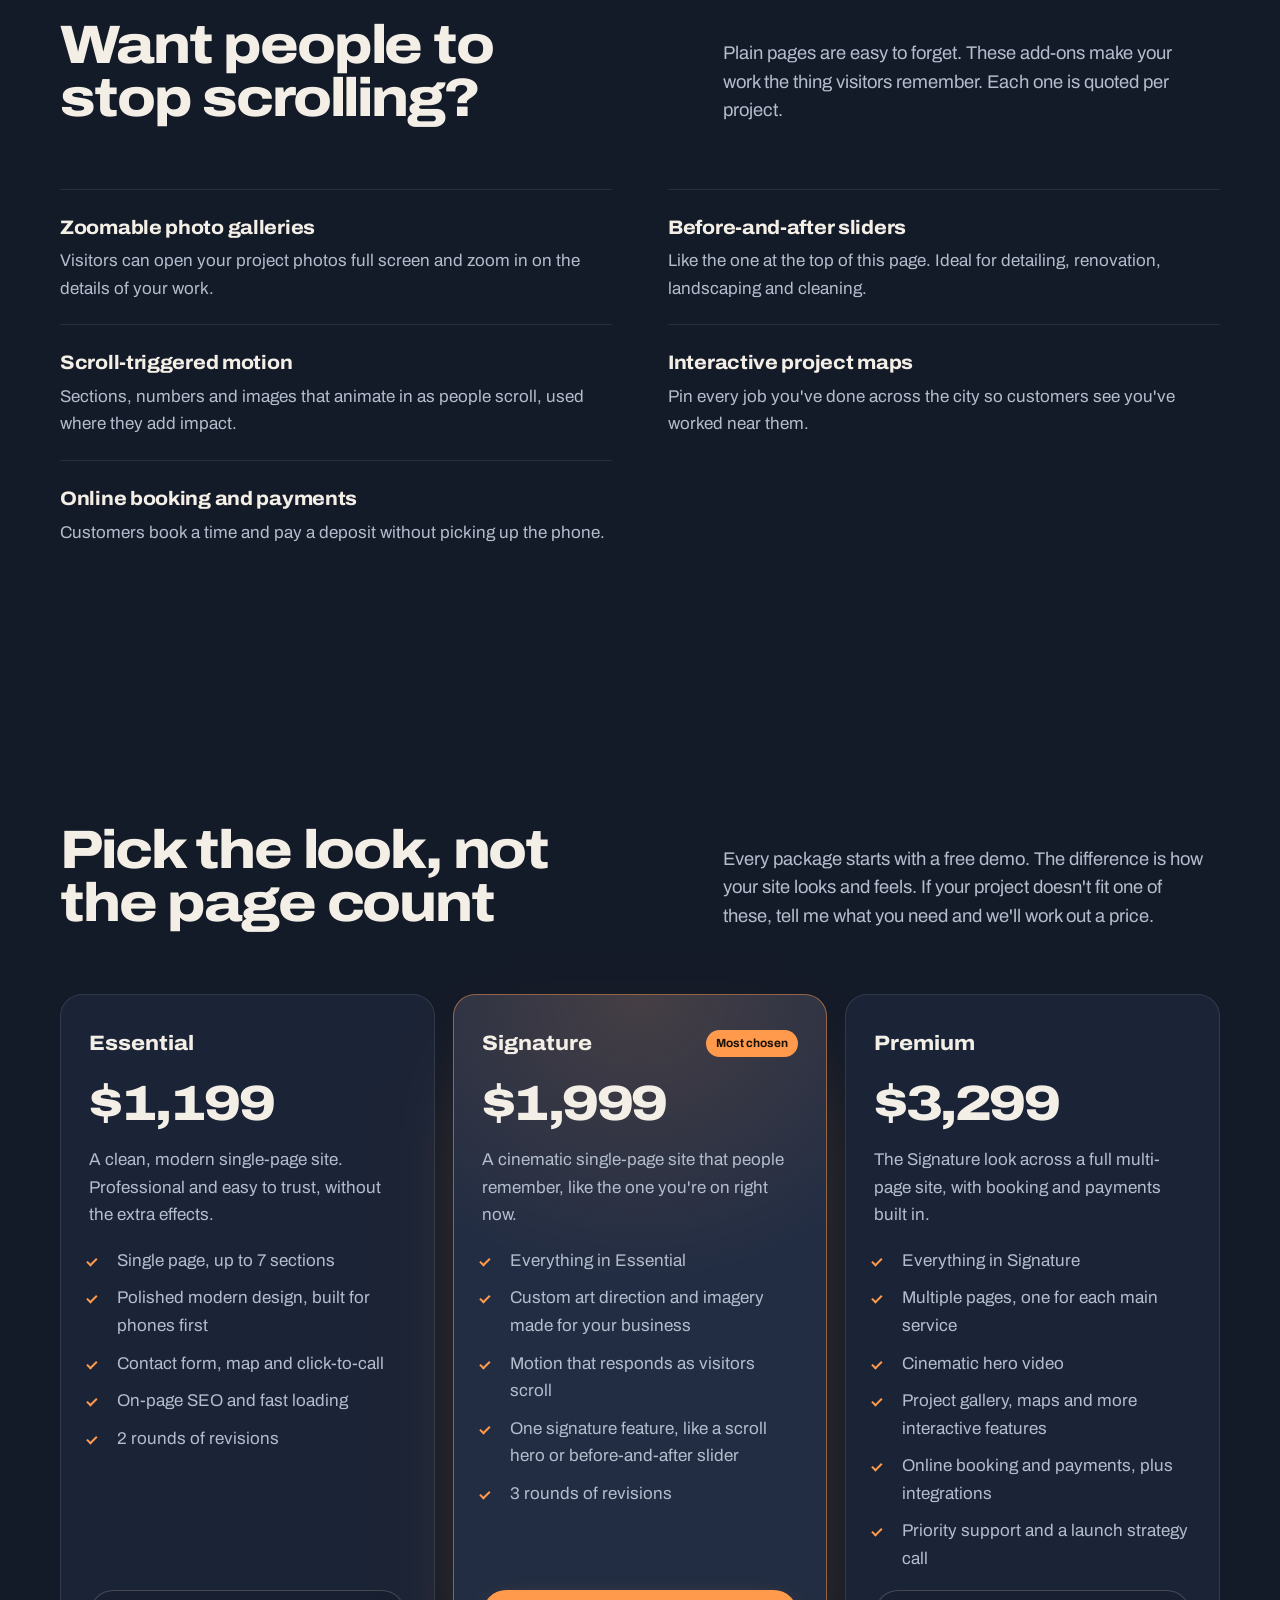
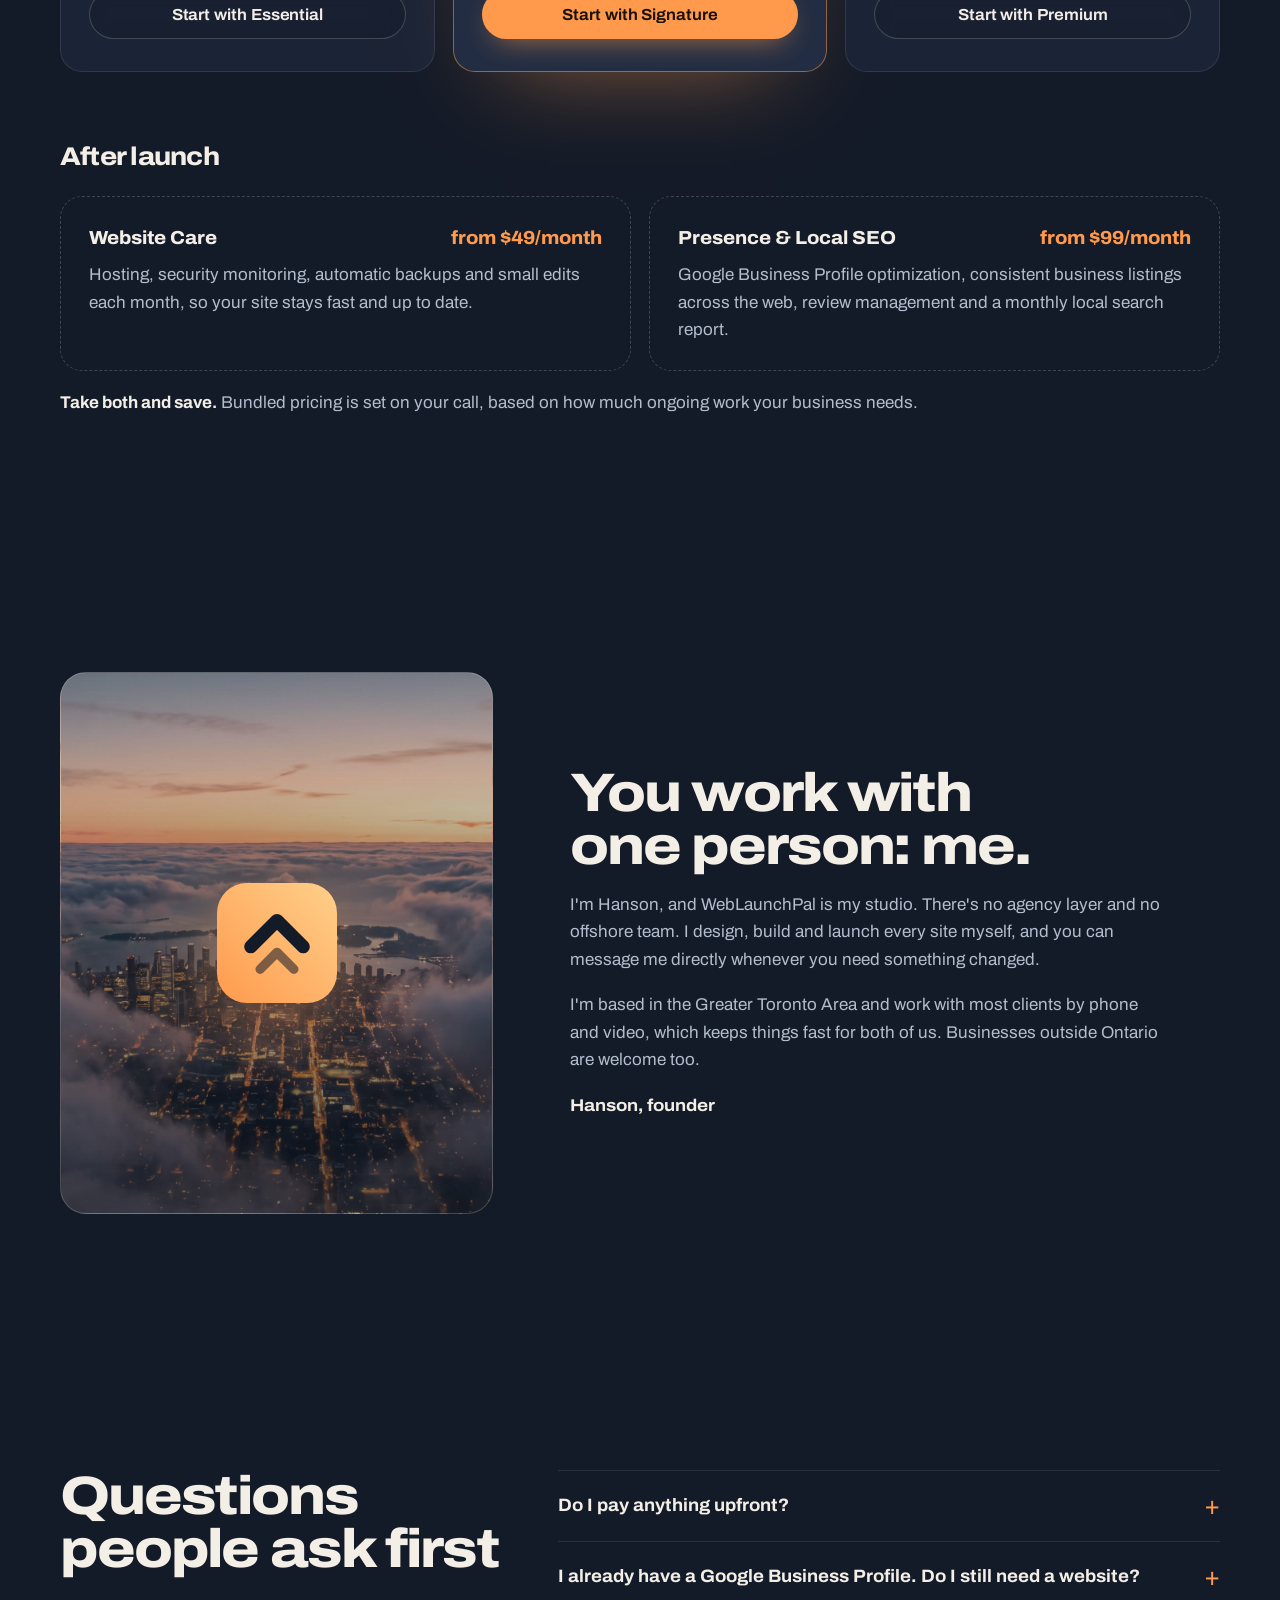
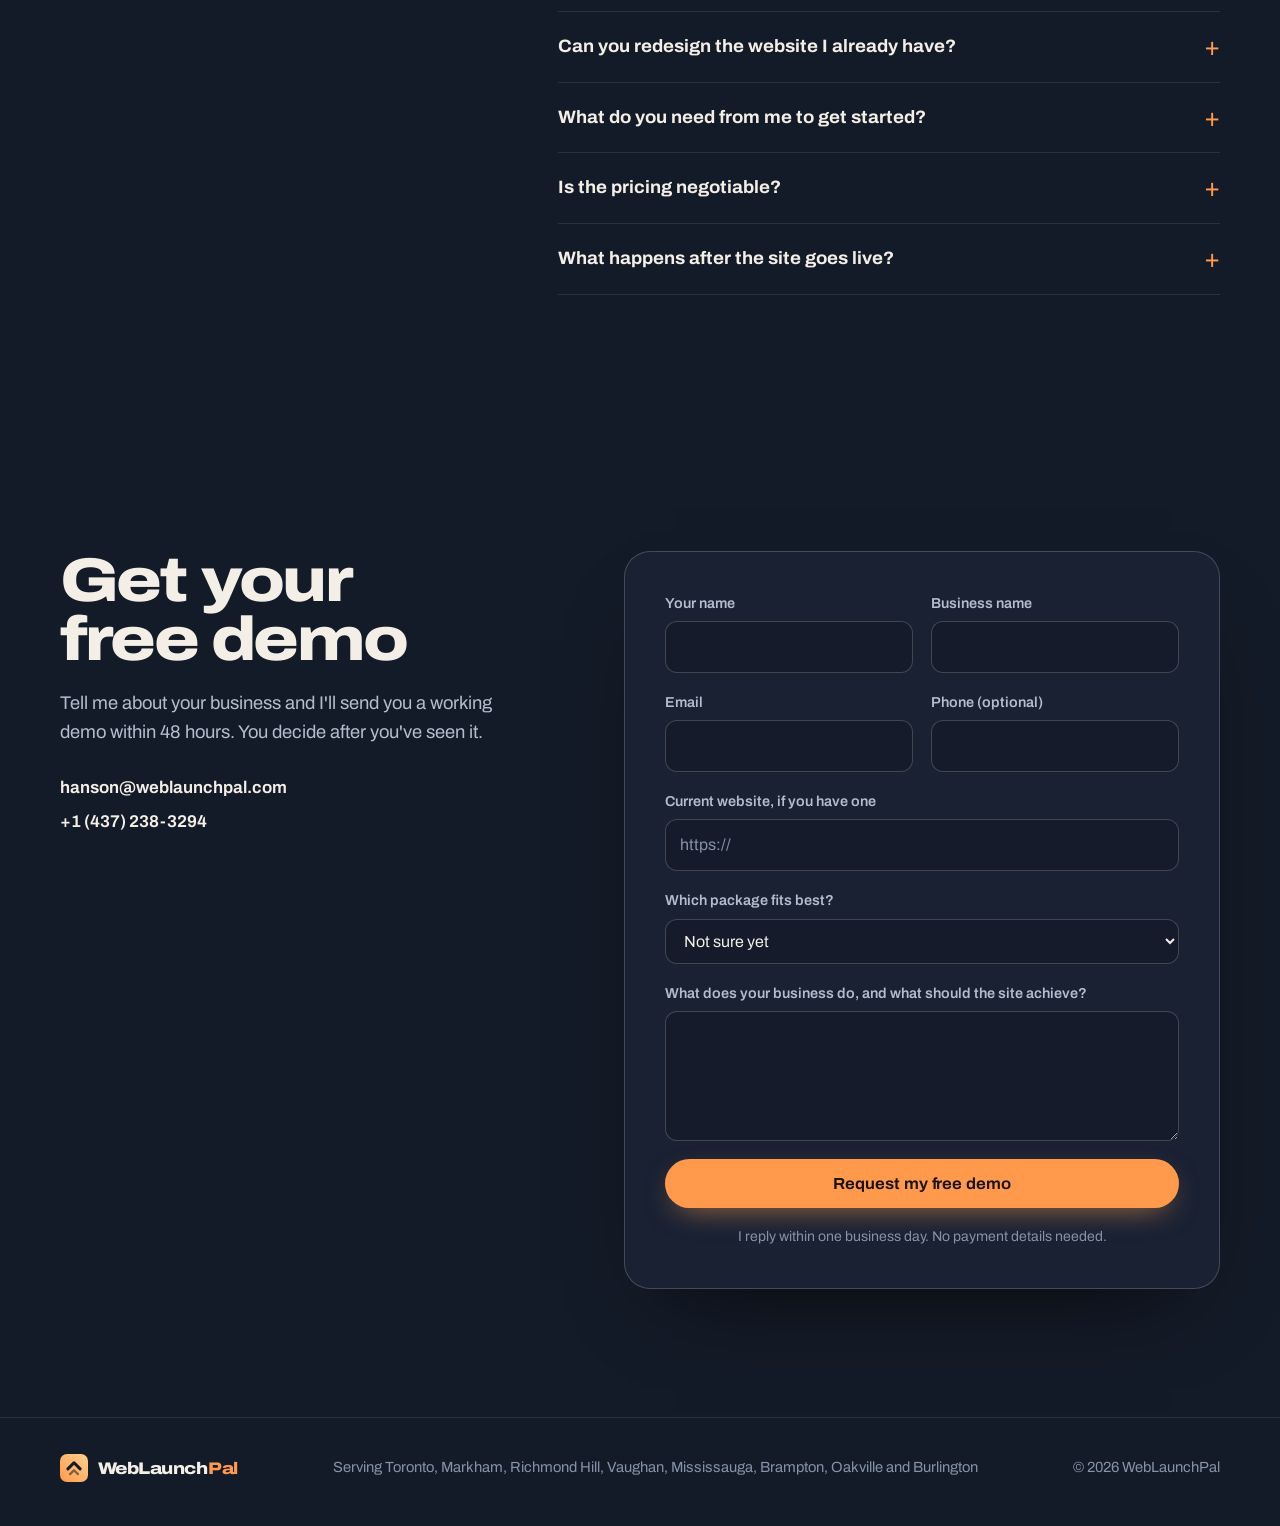
==== commit 4395ae0a: "Reframe packages by quality: Essential, Signature, Premium Essential and Signature are single-page s" ====
--- a/index.html
+++ b/index.html
@@ -212,47 +212,49 @@
   <section class="band-section" id="pricing">
     <div class="wrap">
       <div class="section-head">
-        <h2>Clear prices, open to discussion</h2>
-        <p>Every package starts with a free demo. If your project doesn't fit one of these, tell me what you need and we'll work out a price.</p>
+        <h2>Pick the look, not the page count</h2>
+        <p>Every package starts with a free demo. The difference is how your site looks and feels. If your project doesn't fit one of these, tell me what you need and we'll work out a price.</p>
       </div>
       <div class="tiers">
         <article class="tier">
           <div class="tier-name">Essential</div>
           <div class="tier-price">$1,199</div>
-          <p class="tier-scope">One page, up to 7 sections. For solo operators who need a strong first impression.</p>
+          <p class="tier-scope">A clean, modern single-page site. Professional and easy to trust, without the extra effects.</p>
           <ul>
-            <li>Services, about, gallery, contact and map</li>
-            <li>Mobile-first design</li>
-            <li>On-page SEO setup</li>
+            <li>Single page, up to 7 sections</li>
+            <li>Polished modern design, built for phones first</li>
+            <li>Contact form, map and click-to-call</li>
+            <li>On-page SEO and fast loading</li>
             <li>2 rounds of revisions</li>
           </ul>
           <a href="#contact" class="btn btn-ghost" data-package="essential">Start with Essential</a>
         </article>
         <article class="tier featured">
-          <div class="tier-name">Growth <span class="tier-badge">Most chosen</span></div>
+          <div class="tier-name">Signature <span class="tier-badge">Most chosen</span></div>
           <div class="tier-price">$1,999</div>
-          <p class="tier-scope">Up to 5 pages. For businesses that want each service to rank and sell on its own page.</p>
+          <p class="tier-scope">A cinematic single-page site that people remember, like the one you're on right now.</p>
           <ul>
             <li>Everything in Essential</li>
-            <li>Separate pages for your main services</li>
-            <li>Google Analytics setup</li>
-            <li>Speed optimization</li>
+            <li>Custom art direction and imagery made for your business</li>
+            <li>Motion that responds as visitors scroll</li>
+            <li>One signature feature, like a scroll hero or before-and-after slider</li>
             <li>3 rounds of revisions</li>
           </ul>
-          <a href="#contact" class="btn btn-go" data-package="growth">Start with Growth</a>
+          <a href="#contact" class="btn btn-go" data-package="signature">Start with Signature</a>
         </article>
         <article class="tier">
-          <div class="tier-name">Complete</div>
+          <div class="tier-name">Premium</div>
           <div class="tier-price">$3,299</div>
-          <p class="tier-scope">7 or more pages with integrations. For businesses ready to take bookings and payments online.</p>
+          <p class="tier-scope">The Signature look across a full multi-page site, with booking and payments built in.</p>
           <ul>
-            <li>Everything in Growth</li>
-            <li>Online booking and payments</li>
-            <li>Third-party integrations</li>
-            <li>Priority support</li>
-            <li>Launch strategy call</li>
+            <li>Everything in Signature</li>
+            <li>Multiple pages, one for each main service</li>
+            <li>Cinematic hero video</li>
+            <li>Project gallery, maps and more interactive features</li>
+            <li>Online booking and payments, plus integrations</li>
+            <li>Priority support and a launch strategy call</li>
           </ul>
-          <a href="#contact" class="btn btn-ghost" data-package="complete">Start with Complete</a>
+          <a href="#contact" class="btn btn-ghost" data-package="premium">Start with Premium</a>
         </article>
       </div>
 
@@ -345,9 +347,9 @@
           <label for="package">Which package fits best?</label>
           <select id="package" name="package">
             <option value="not-sure">Not sure yet</option>
-            <option value="essential">Essential: one page ($1,199)</option>
-            <option value="growth">Growth: up to 5 pages ($1,999)</option>
-            <option value="complete">Complete: 7+ pages with integrations ($3,299)</option>
+            <option value="essential">Essential: clean single page ($1,199)</option>
+            <option value="signature">Signature: cinematic single page ($1,999)</option>
+            <option value="premium">Premium: cinematic multi-page with booking ($3,299)</option>
           </select>
         </div>
         <div class="field"><label for="message">What does your business do, and what should the site achieve?</label><textarea id="message" name="message" rows="4"></textarea></div>
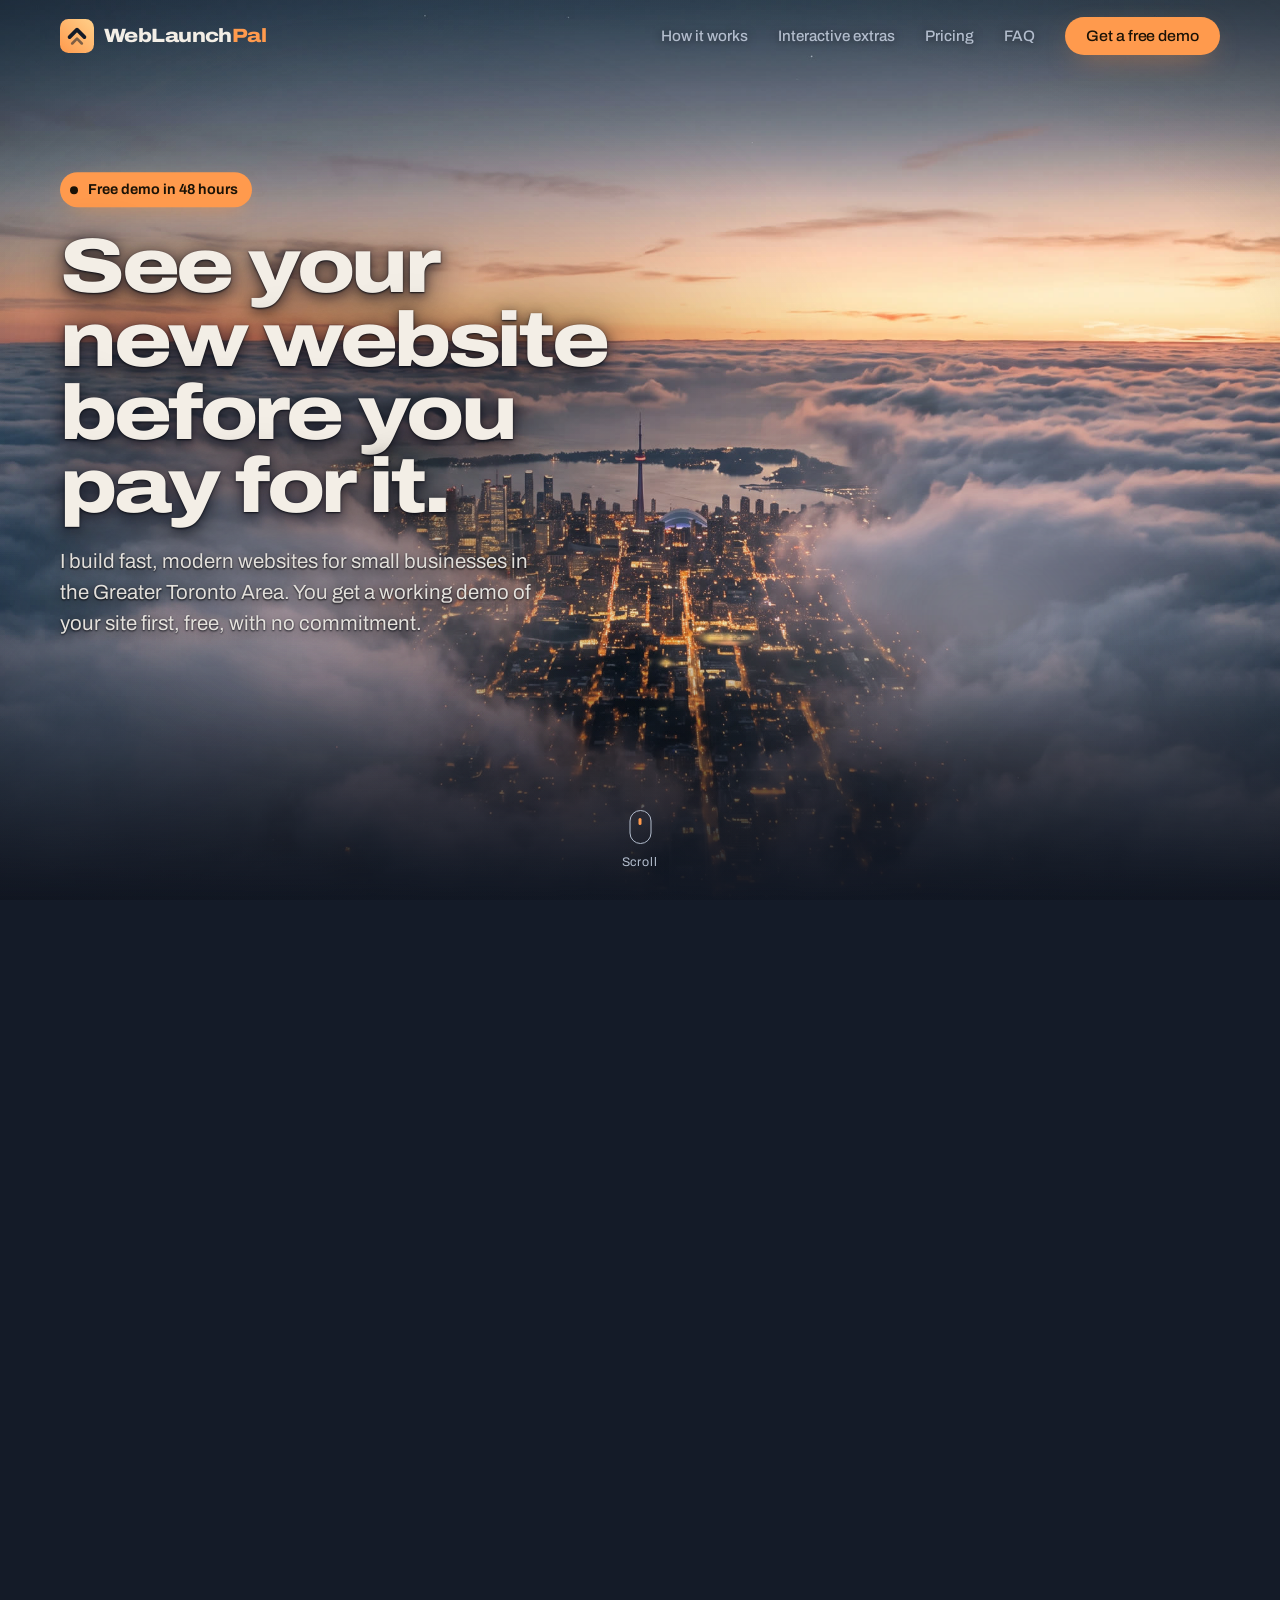
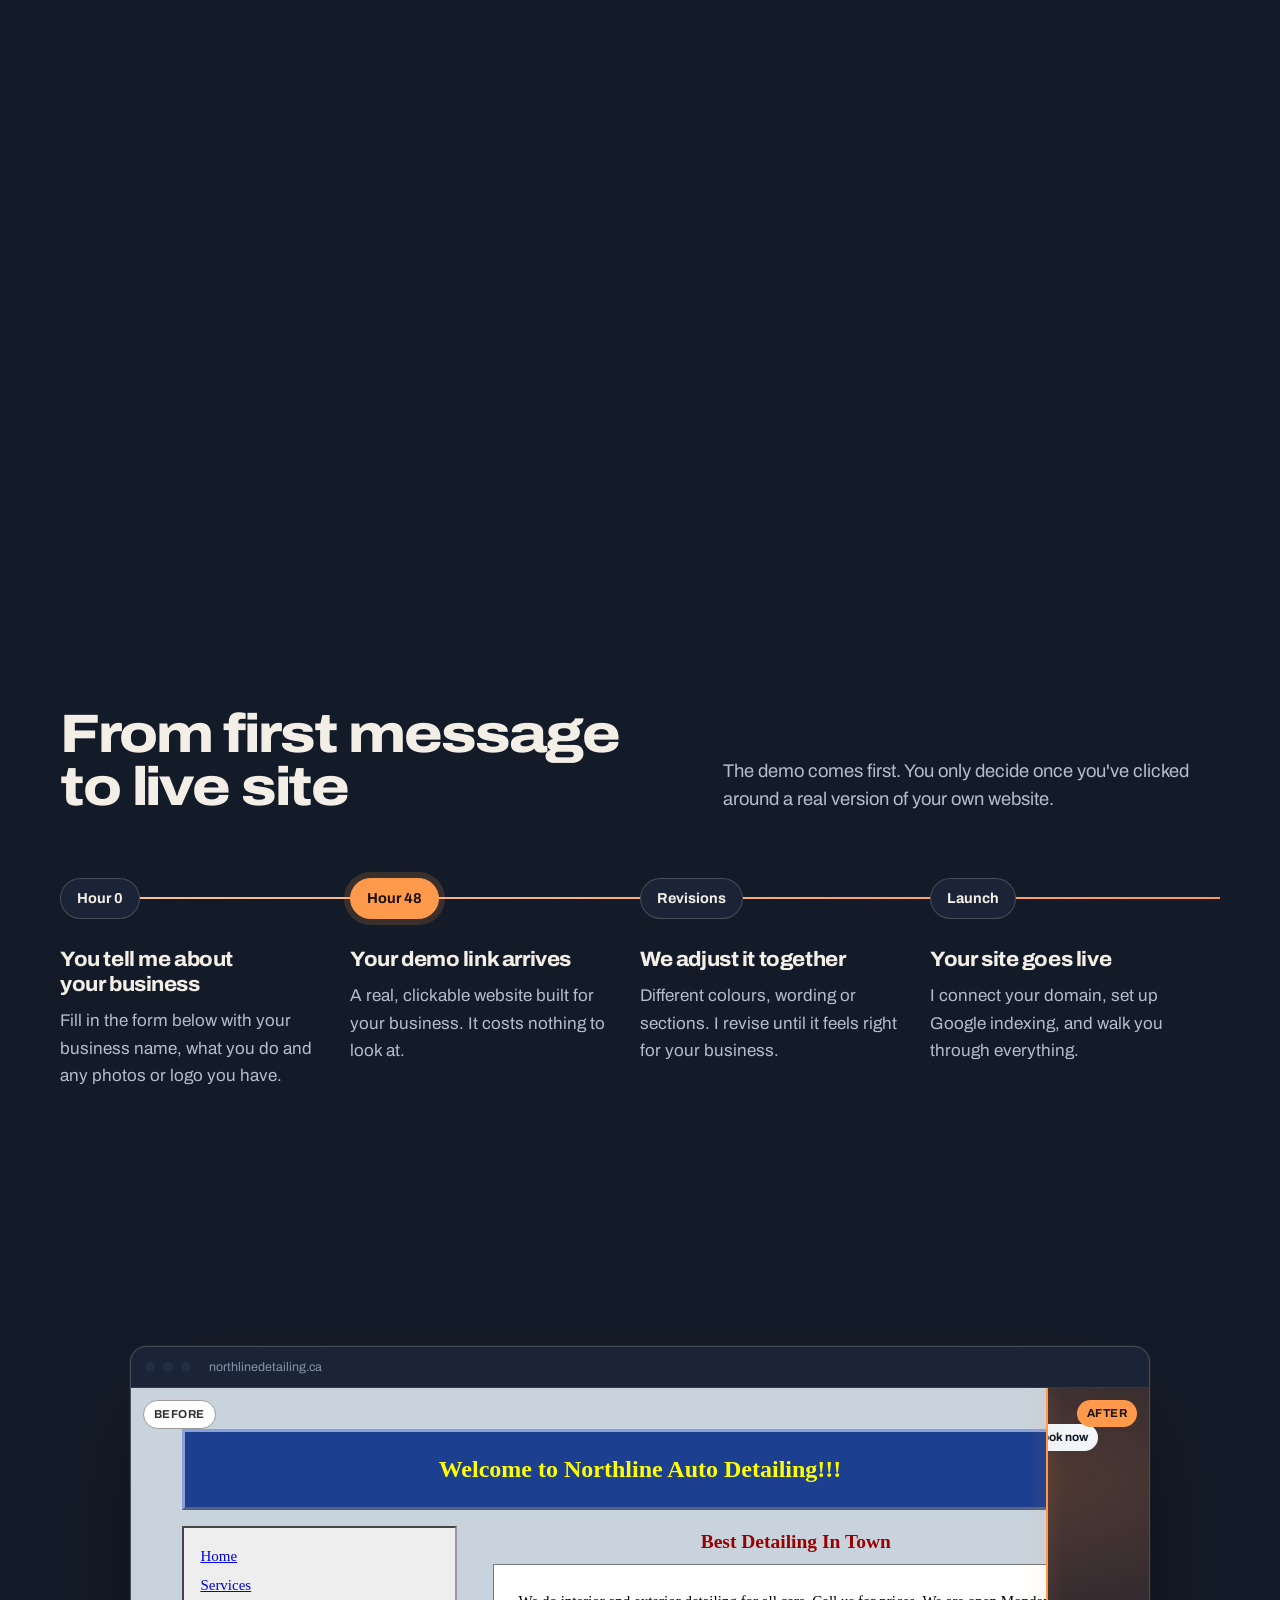
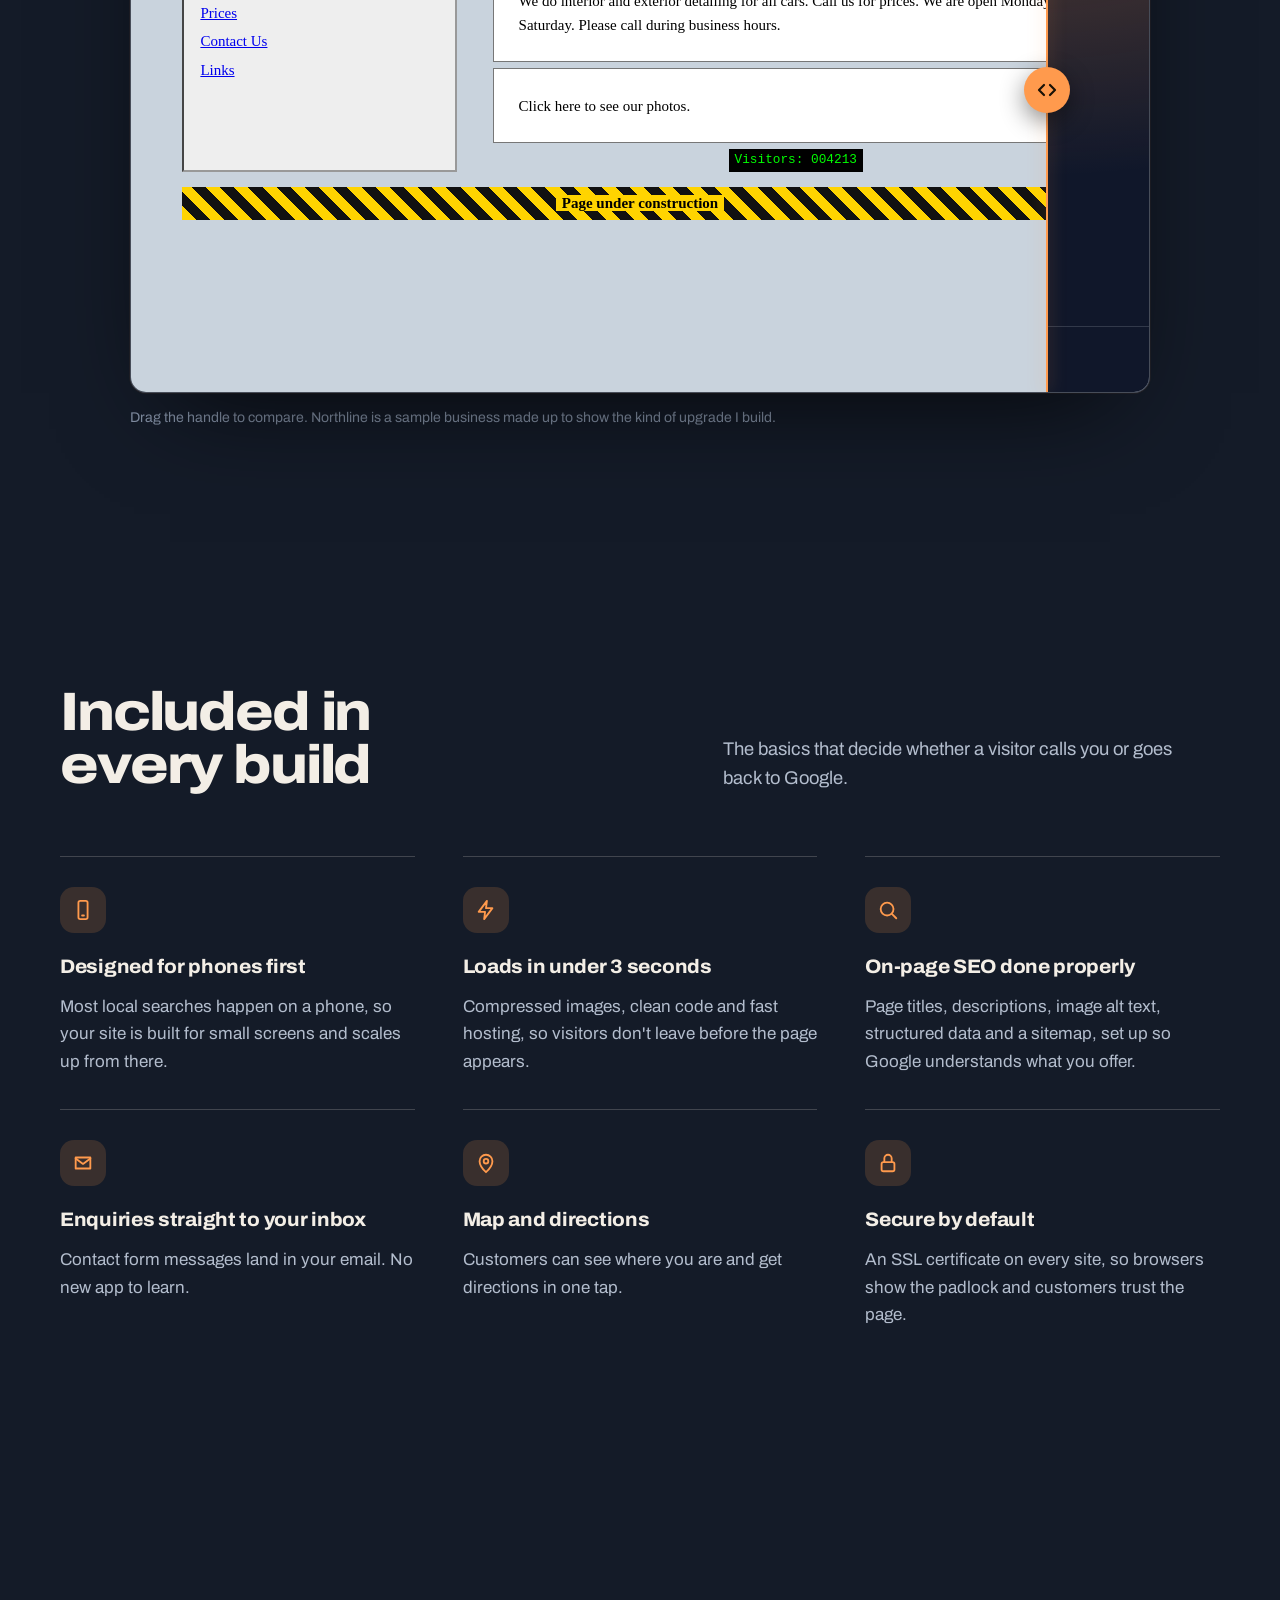
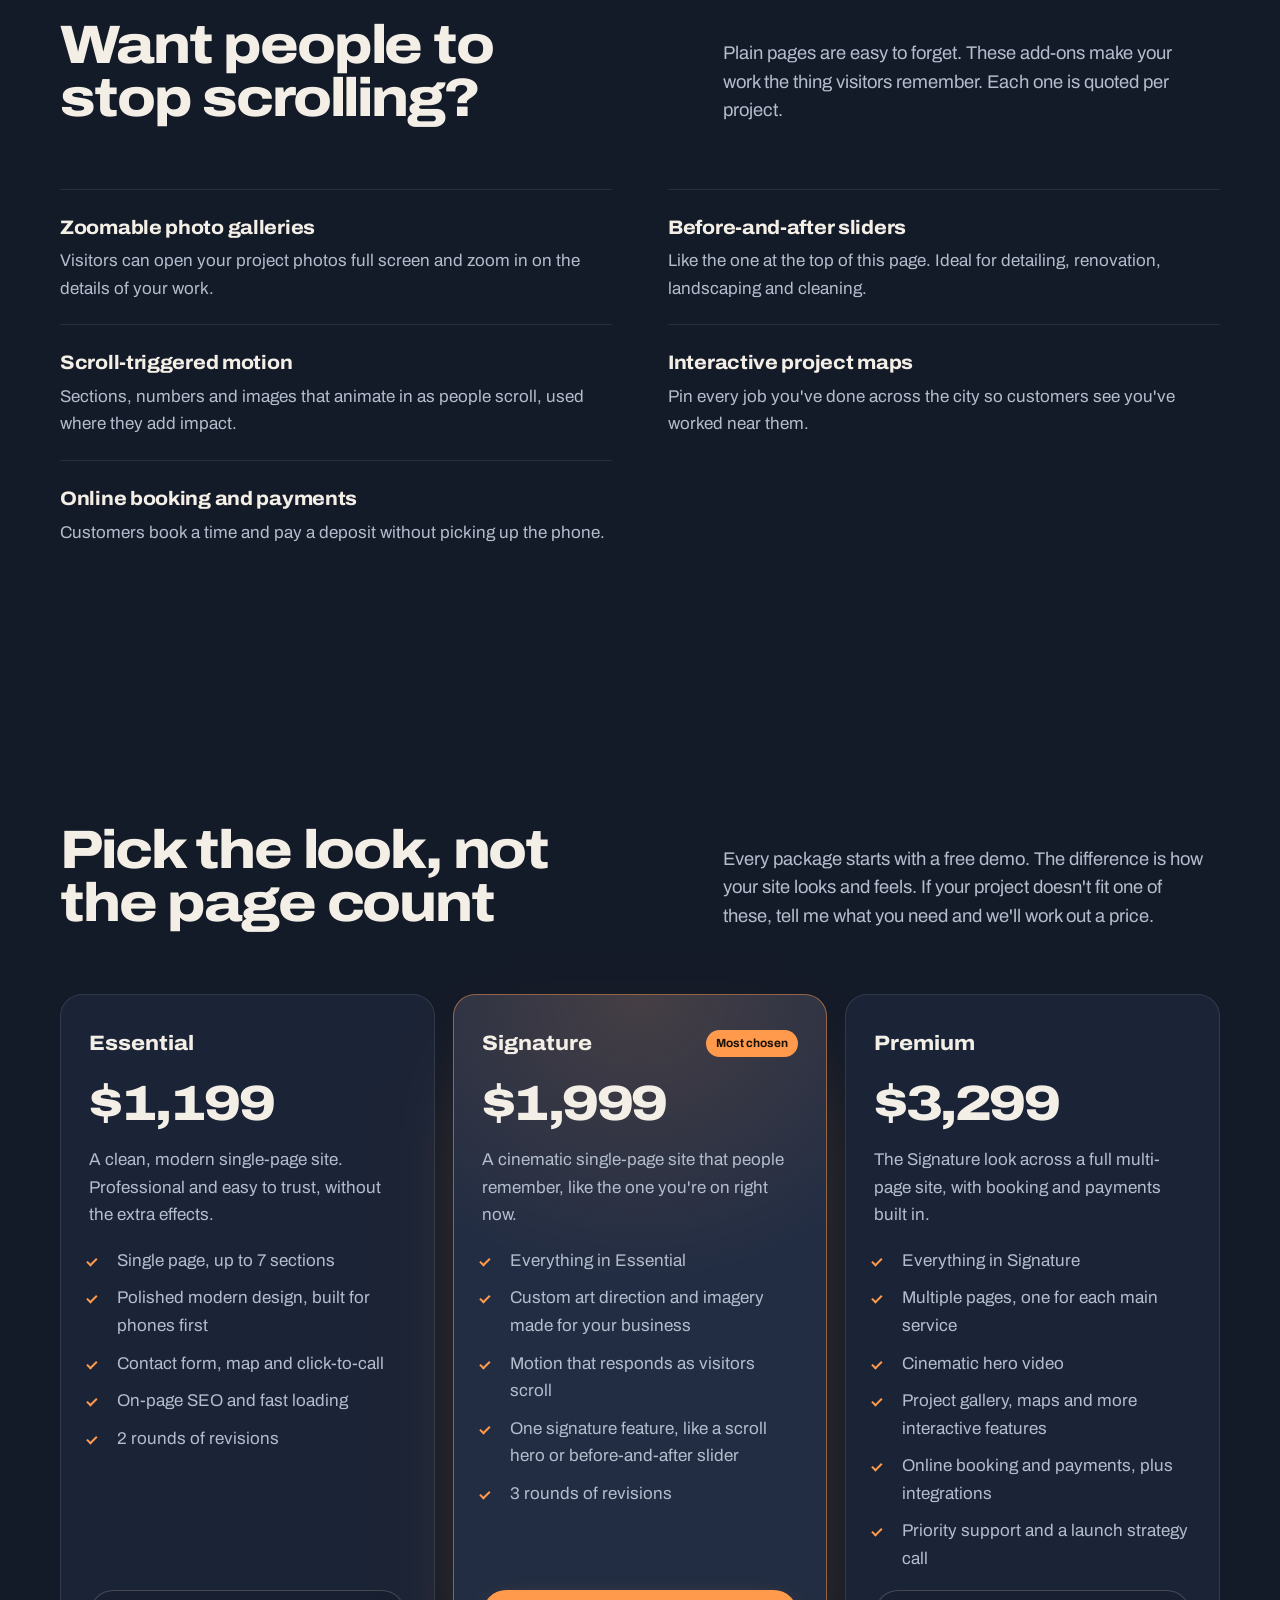
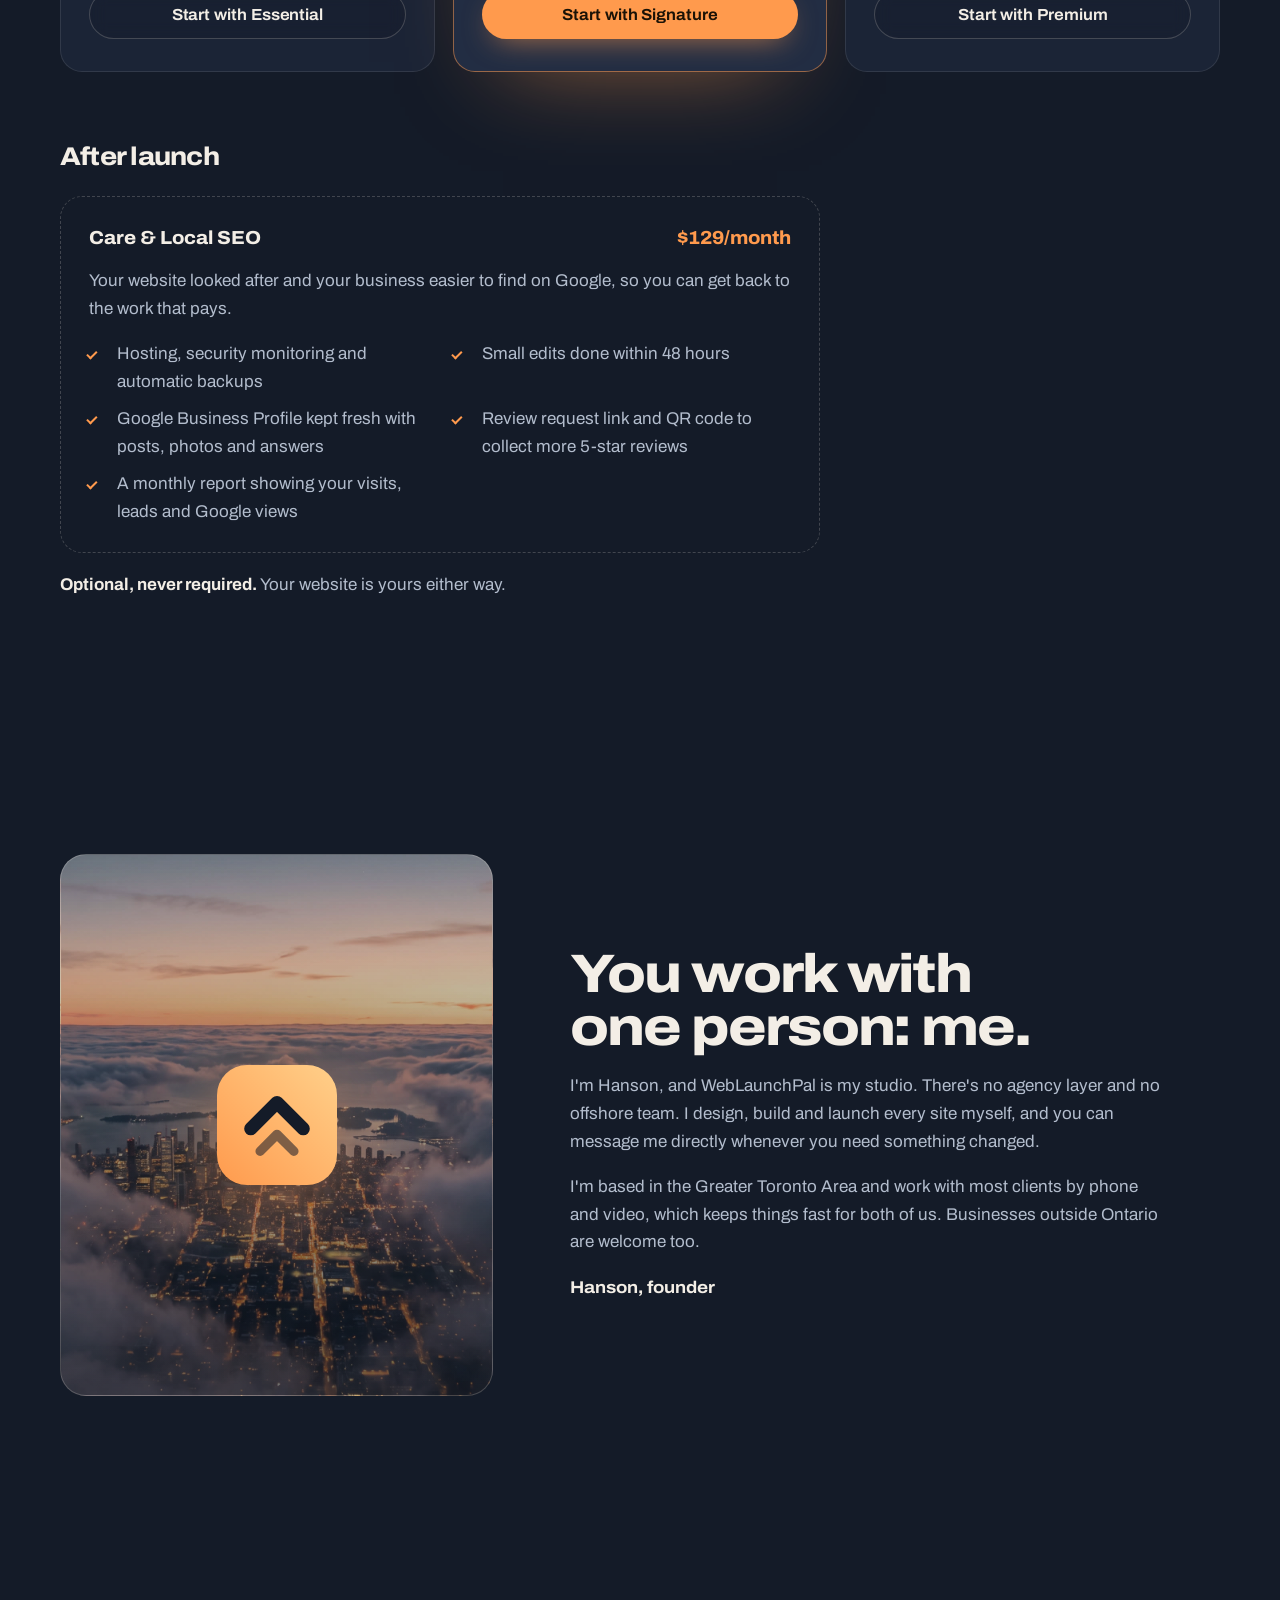
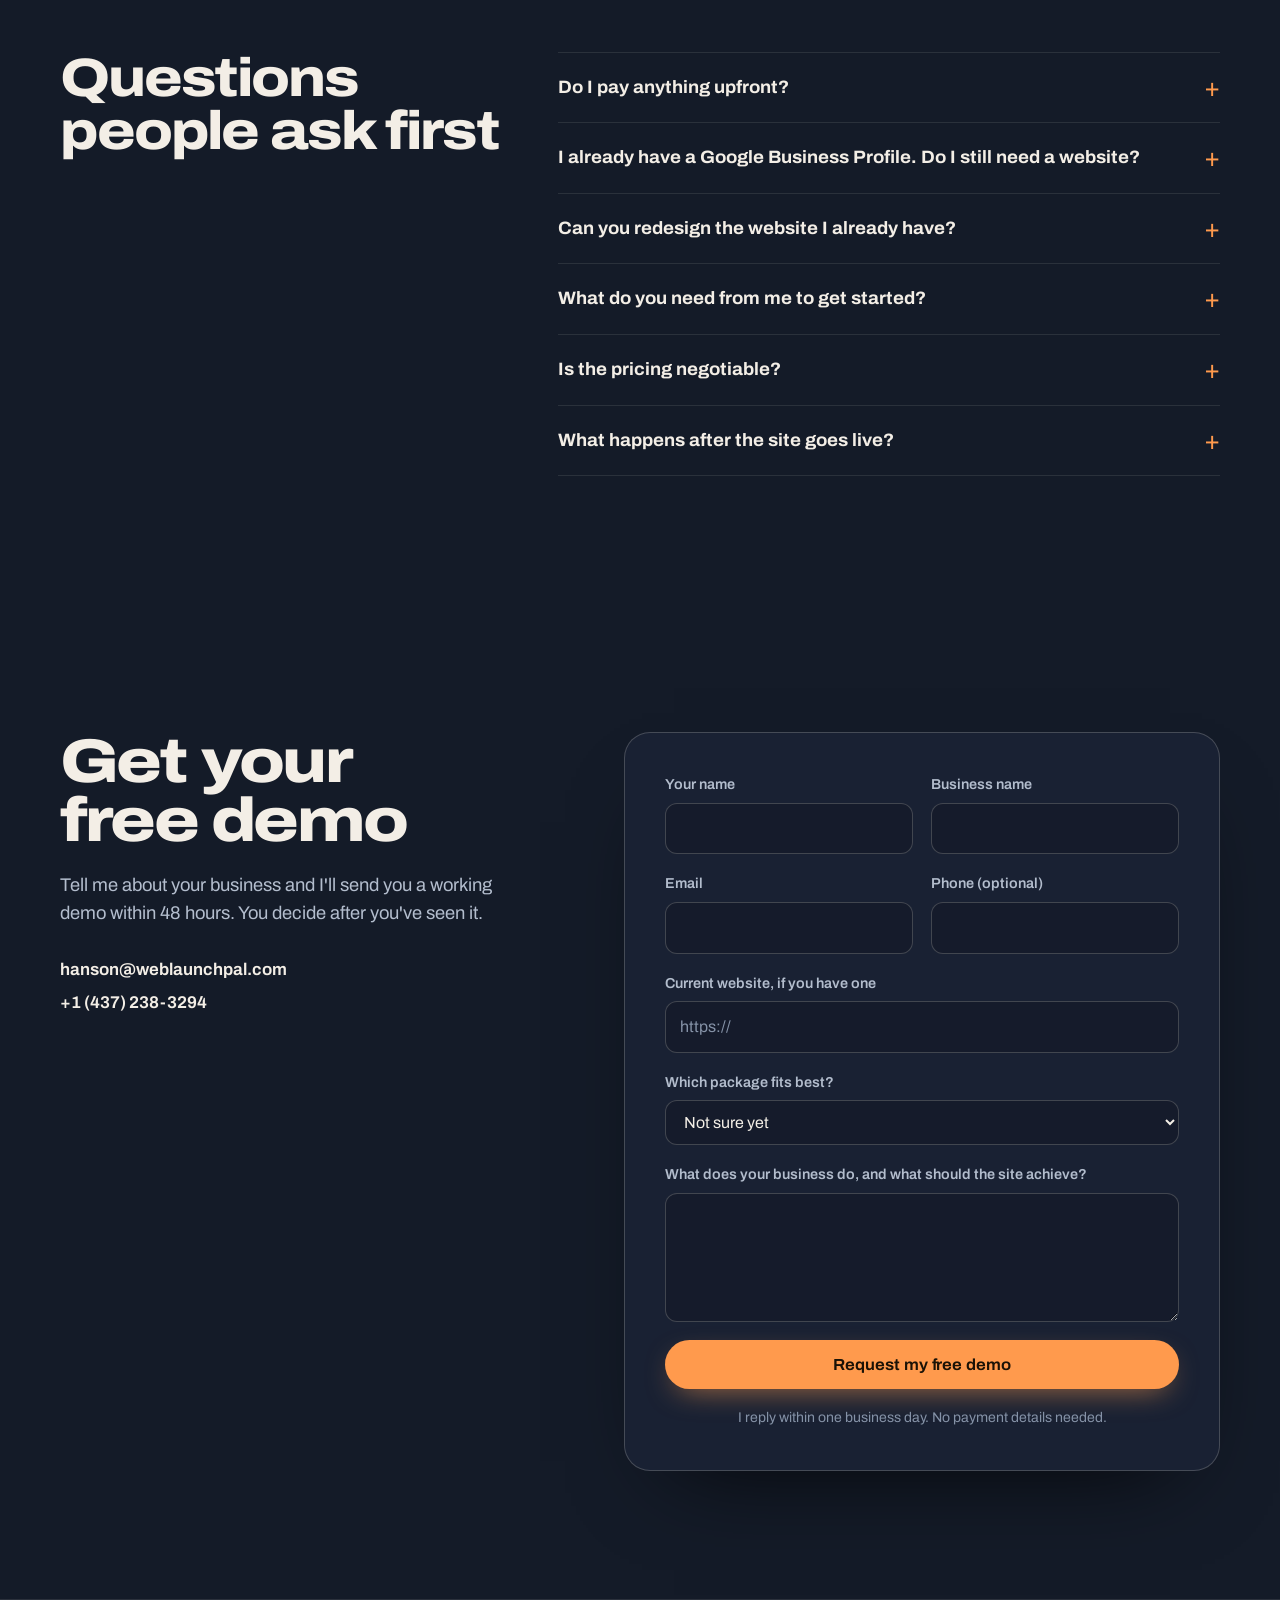
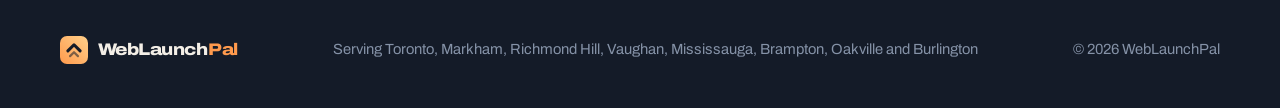
==== commit 1598c048: "One monthly plan: Care & Local SEO at $129/month Co-Authored-By: Claude Opus 5.5 <noreply@anthropic." ====
--- a/index.html
+++ b/index.html
@@ -260,17 +260,18 @@
 
       <div class="care">
         <h3>After launch</h3>
-        <div class="care-grid">
-          <div class="care-card">
-            <h4>Website Care <span>from $49/month</span></h4>
-            <p>Hosting, security monitoring, automatic backups and small edits each month, so your site stays fast and up to date.</p>
-          </div>
-          <div class="care-card">
-            <h4>Presence &amp; Local SEO <span>from $99/month</span></h4>
-            <p>Google Business Profile optimization, consistent business listings across the web, review management and a monthly local search report.</p>
-          </div>
-        </div>
-        <p class="care-note"><strong>Take both and save.</strong> Bundled pricing is set on your call, based on how much ongoing work your business needs.</p>
+        <div class="care-card care-single">
+          <h4>Care &amp; Local SEO <span>$129/month</span></h4>
+          <p>Your website looked after and your business easier to find on Google, so you can get back to the work that pays.</p>
+          <ul class="care-list">
+            <li>Hosting, security monitoring and automatic backups</li>
+            <li>Small edits done within 48 hours</li>
+            <li>Google Business Profile kept fresh with posts, photos and answers</li>
+            <li>Review request link and QR code to collect more 5-star reviews</li>
+            <li>A monthly report showing your visits, leads and Google views</li>
+          </ul>
+        </div>
+        <p class="care-note"><strong>Optional, never required.</strong> Your website is yours either way.</p>
       </div>
     </div>
   </section>
--- a/style.css
+++ b/style.css
@@ -249,6 +249,11 @@
 .care-card h4 { font-weight: 760; font-stretch: 106%; font-size: 1.18rem; display: flex; justify-content: space-between; gap: 12px; flex-wrap: wrap; }
 .care-card h4 span { color: var(--accent); font-variant-numeric: tabular-nums; }
 .care-card p, .care-note { color: var(--text-2); }
+.care-single { max-width: 760px; gap: 14px; }
+.care-list { list-style: none; margin: 4px 0 0; padding: 0; display: grid; grid-template-columns: repeat(2, minmax(0, 1fr)); gap: 10px 28px; }
+.care-list li { display: grid; grid-template-columns: 18px 1fr; gap: 10px; align-items: baseline; color: var(--text-2); }
+.care-list li::before { content: ""; width: 10px; height: 6px; border-left: 2px solid var(--accent); border-bottom: 2px solid var(--accent); transform: rotate(-45deg) translateY(-3px); }
+@media (max-width: 760px) { .care-list { grid-template-columns: 1fr; } }
 .care-note strong { color: var(--text); }
 
 /* About: the founder note beside a window onto the same dusk */
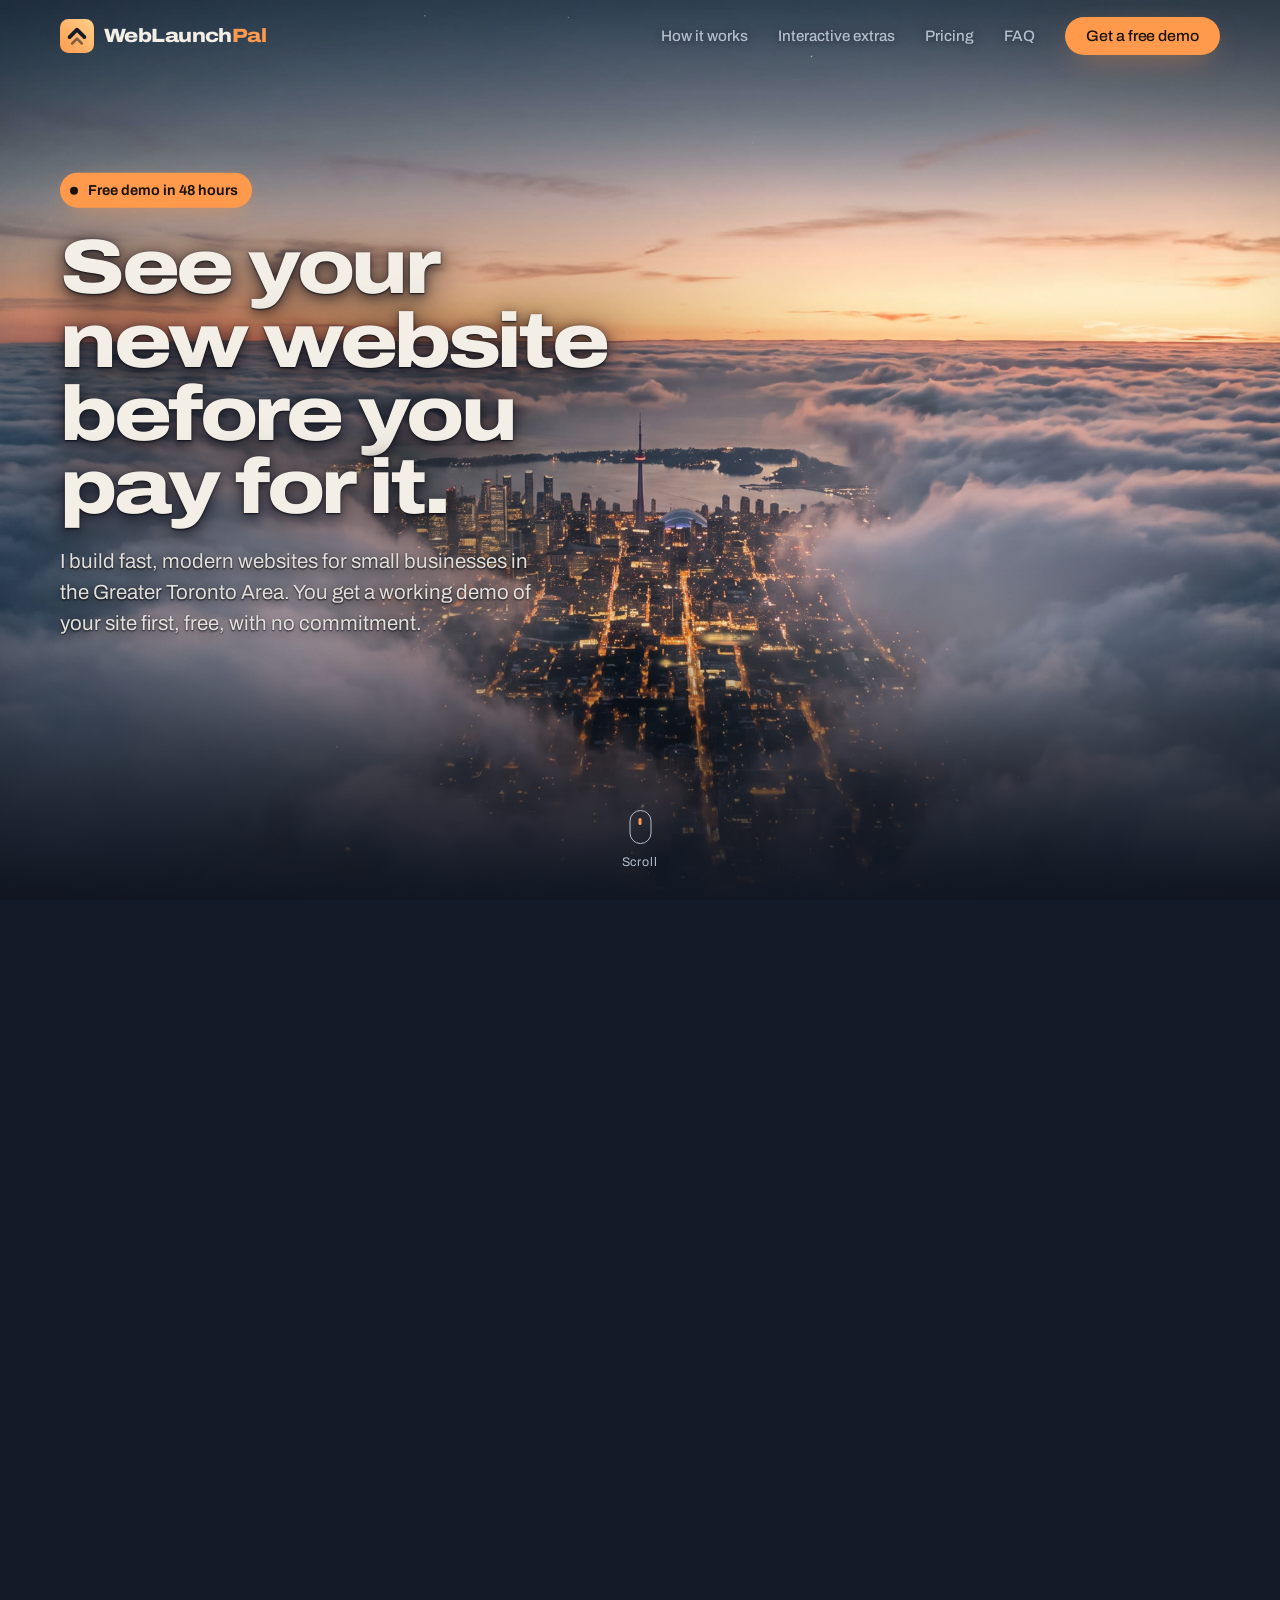
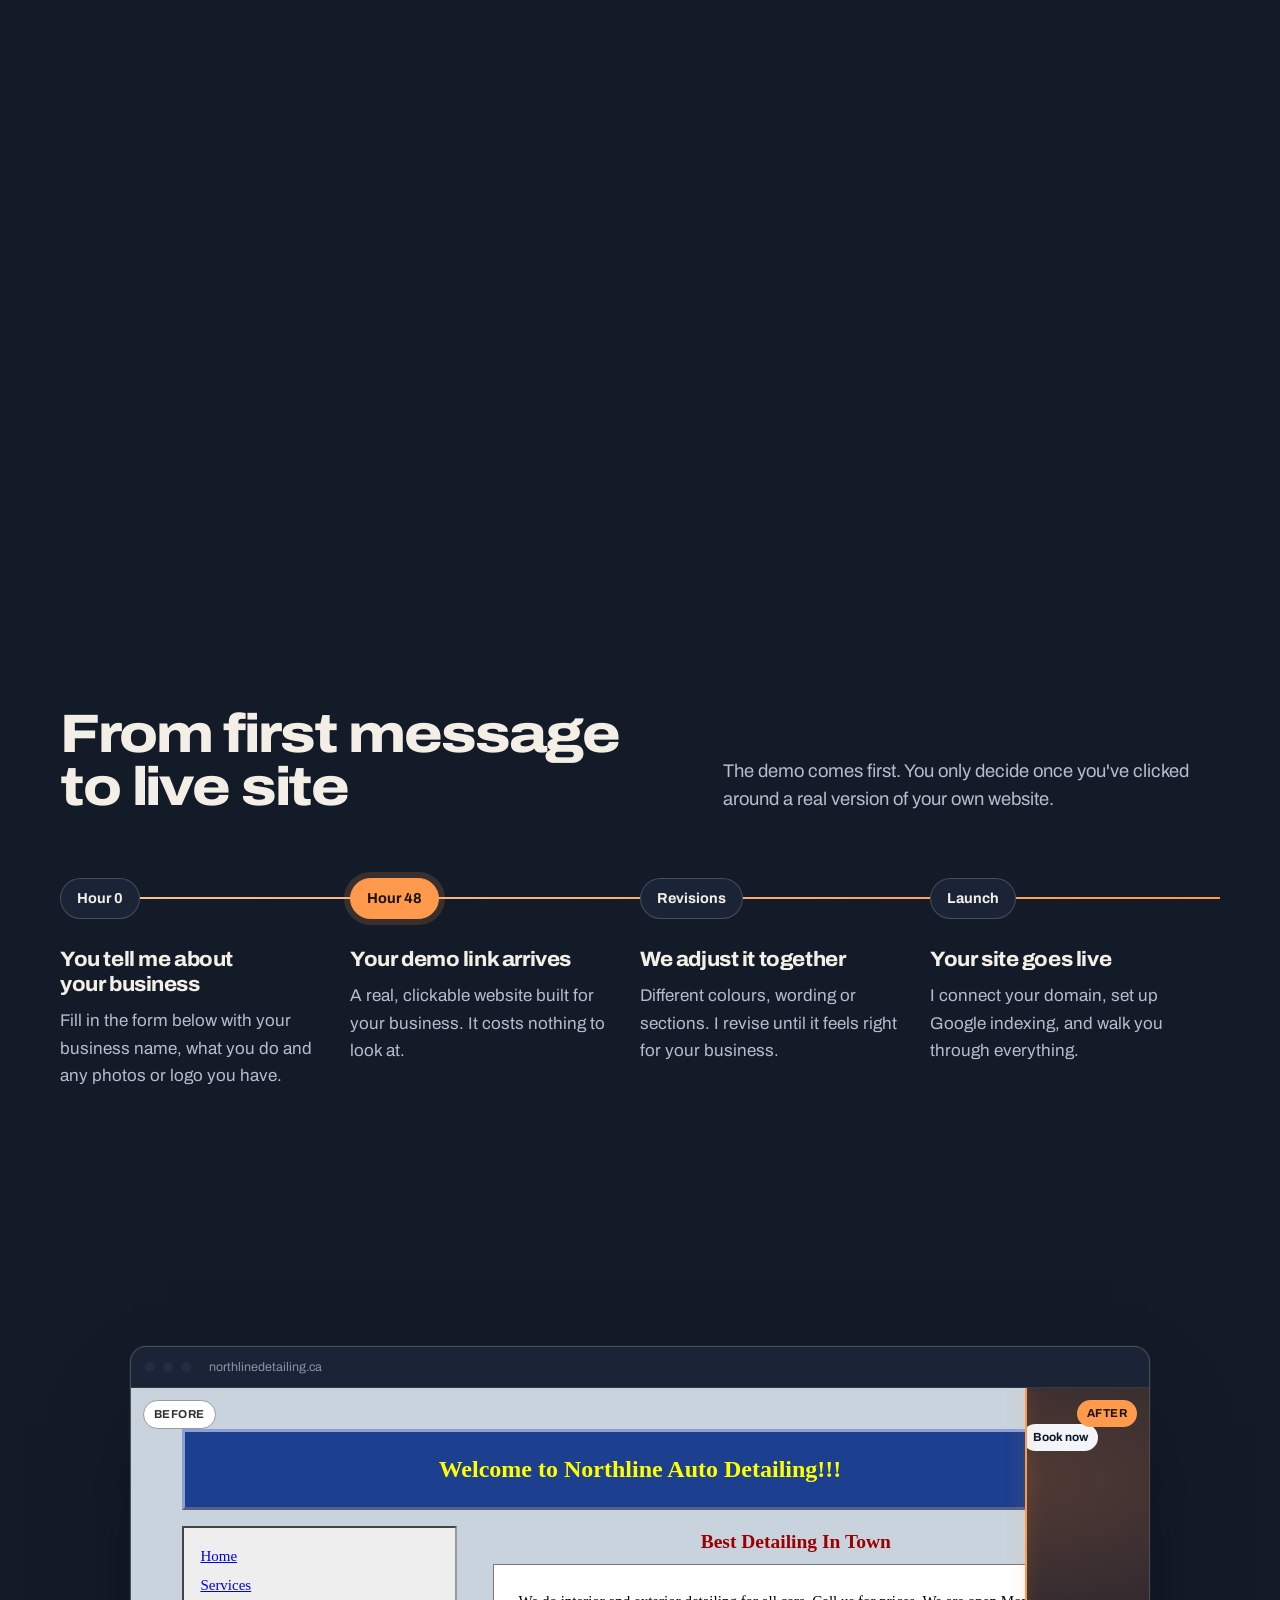
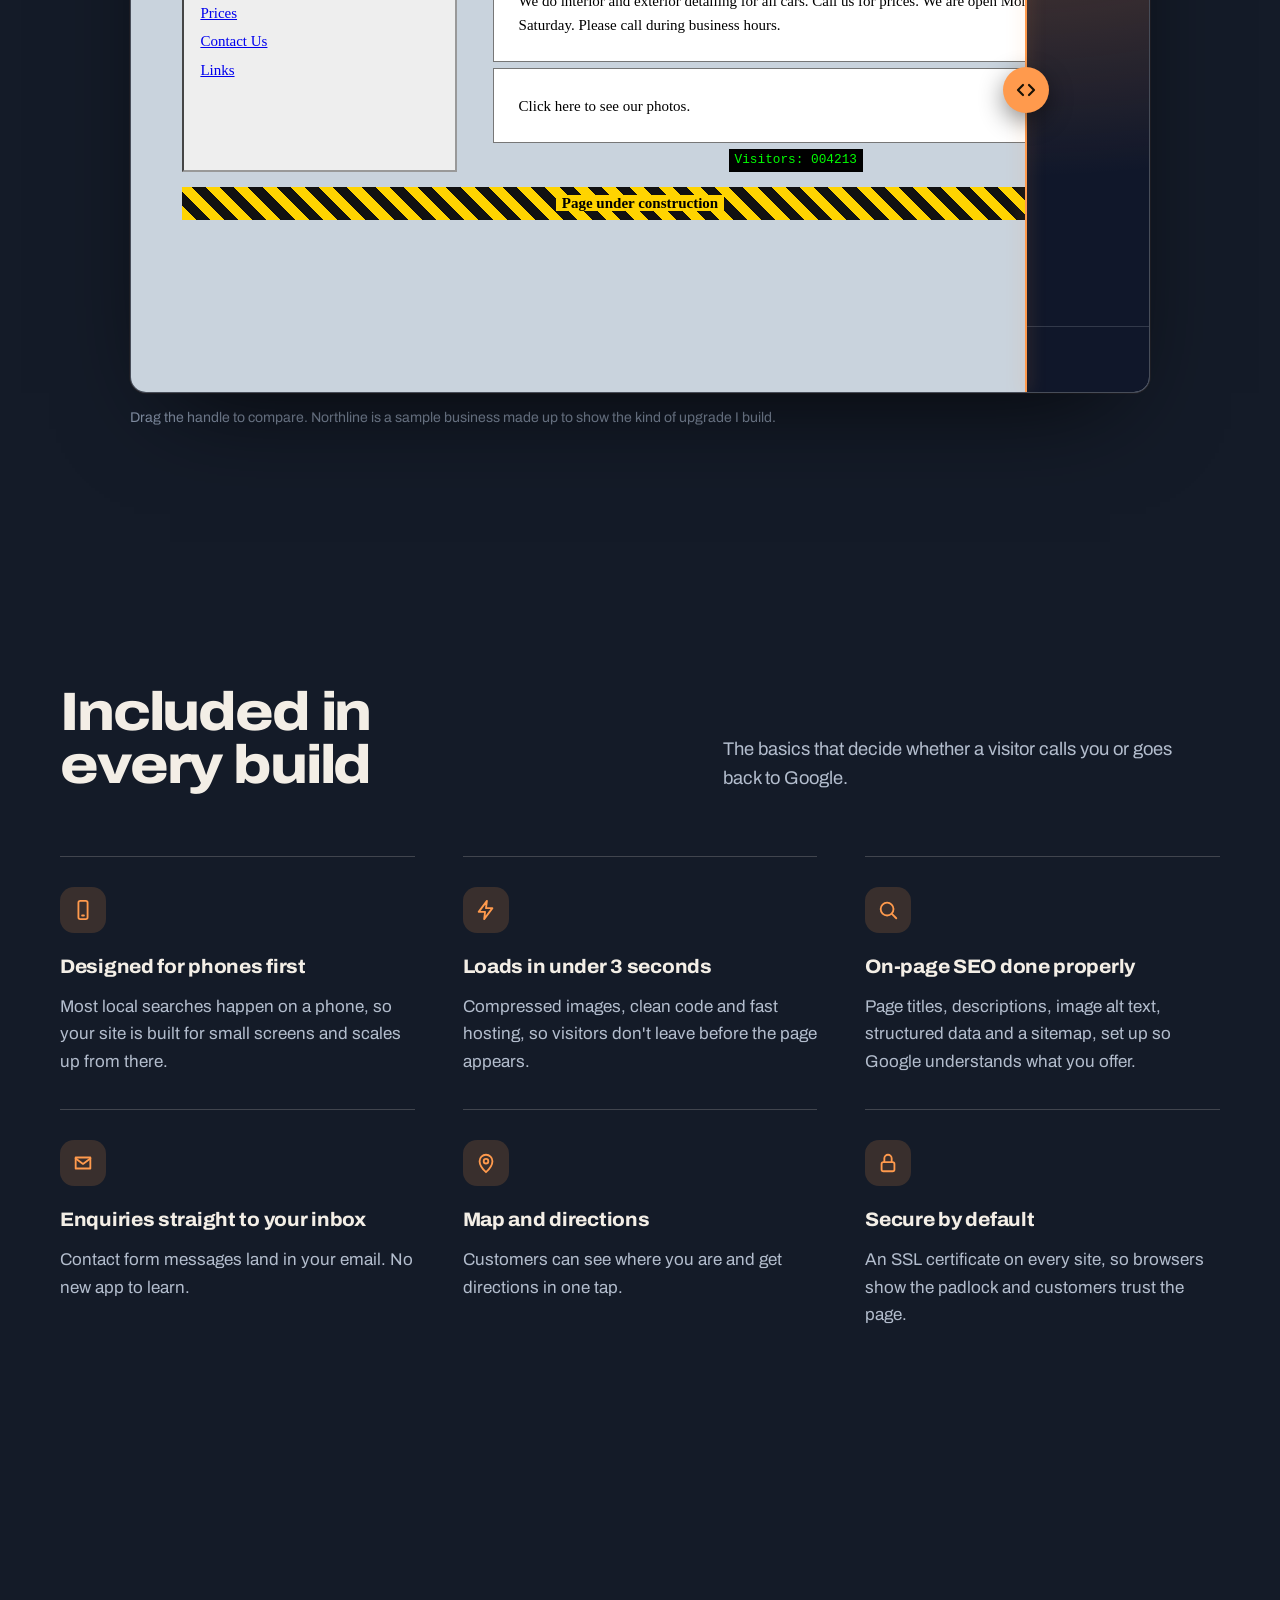
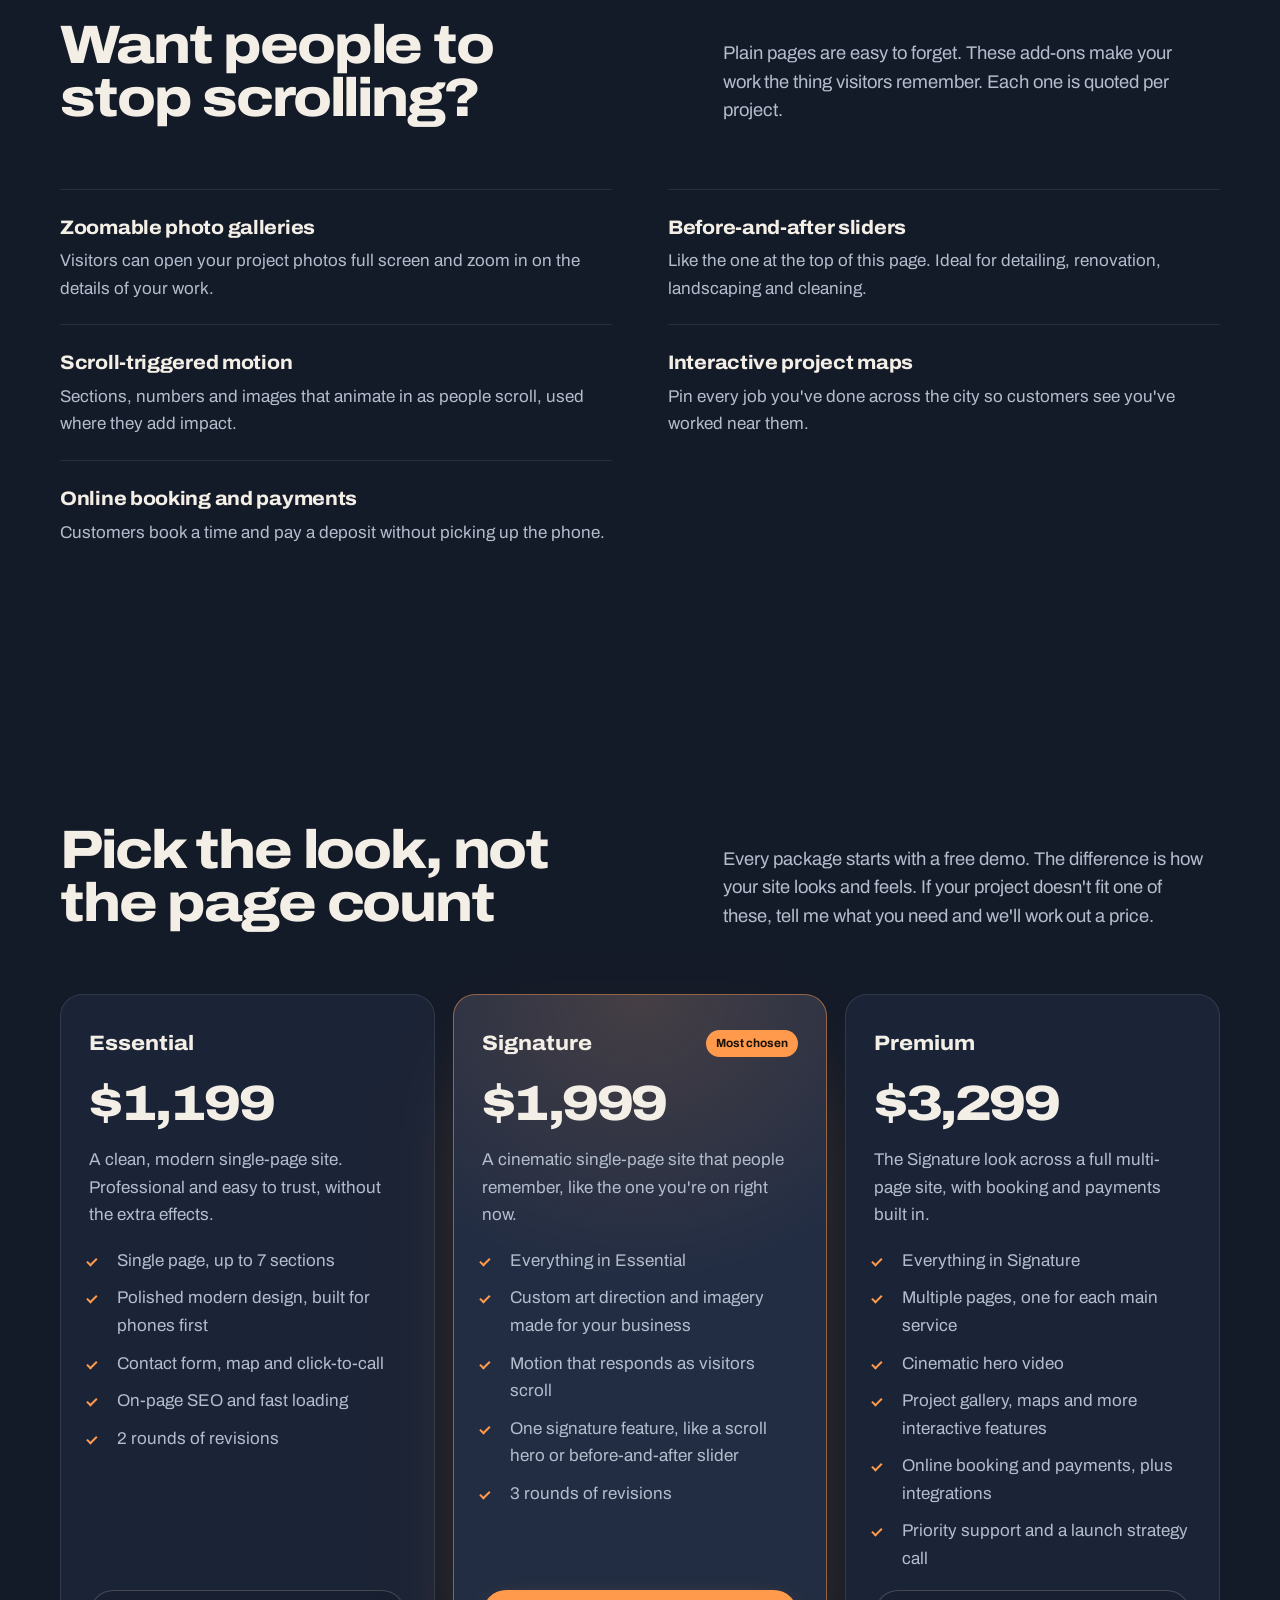
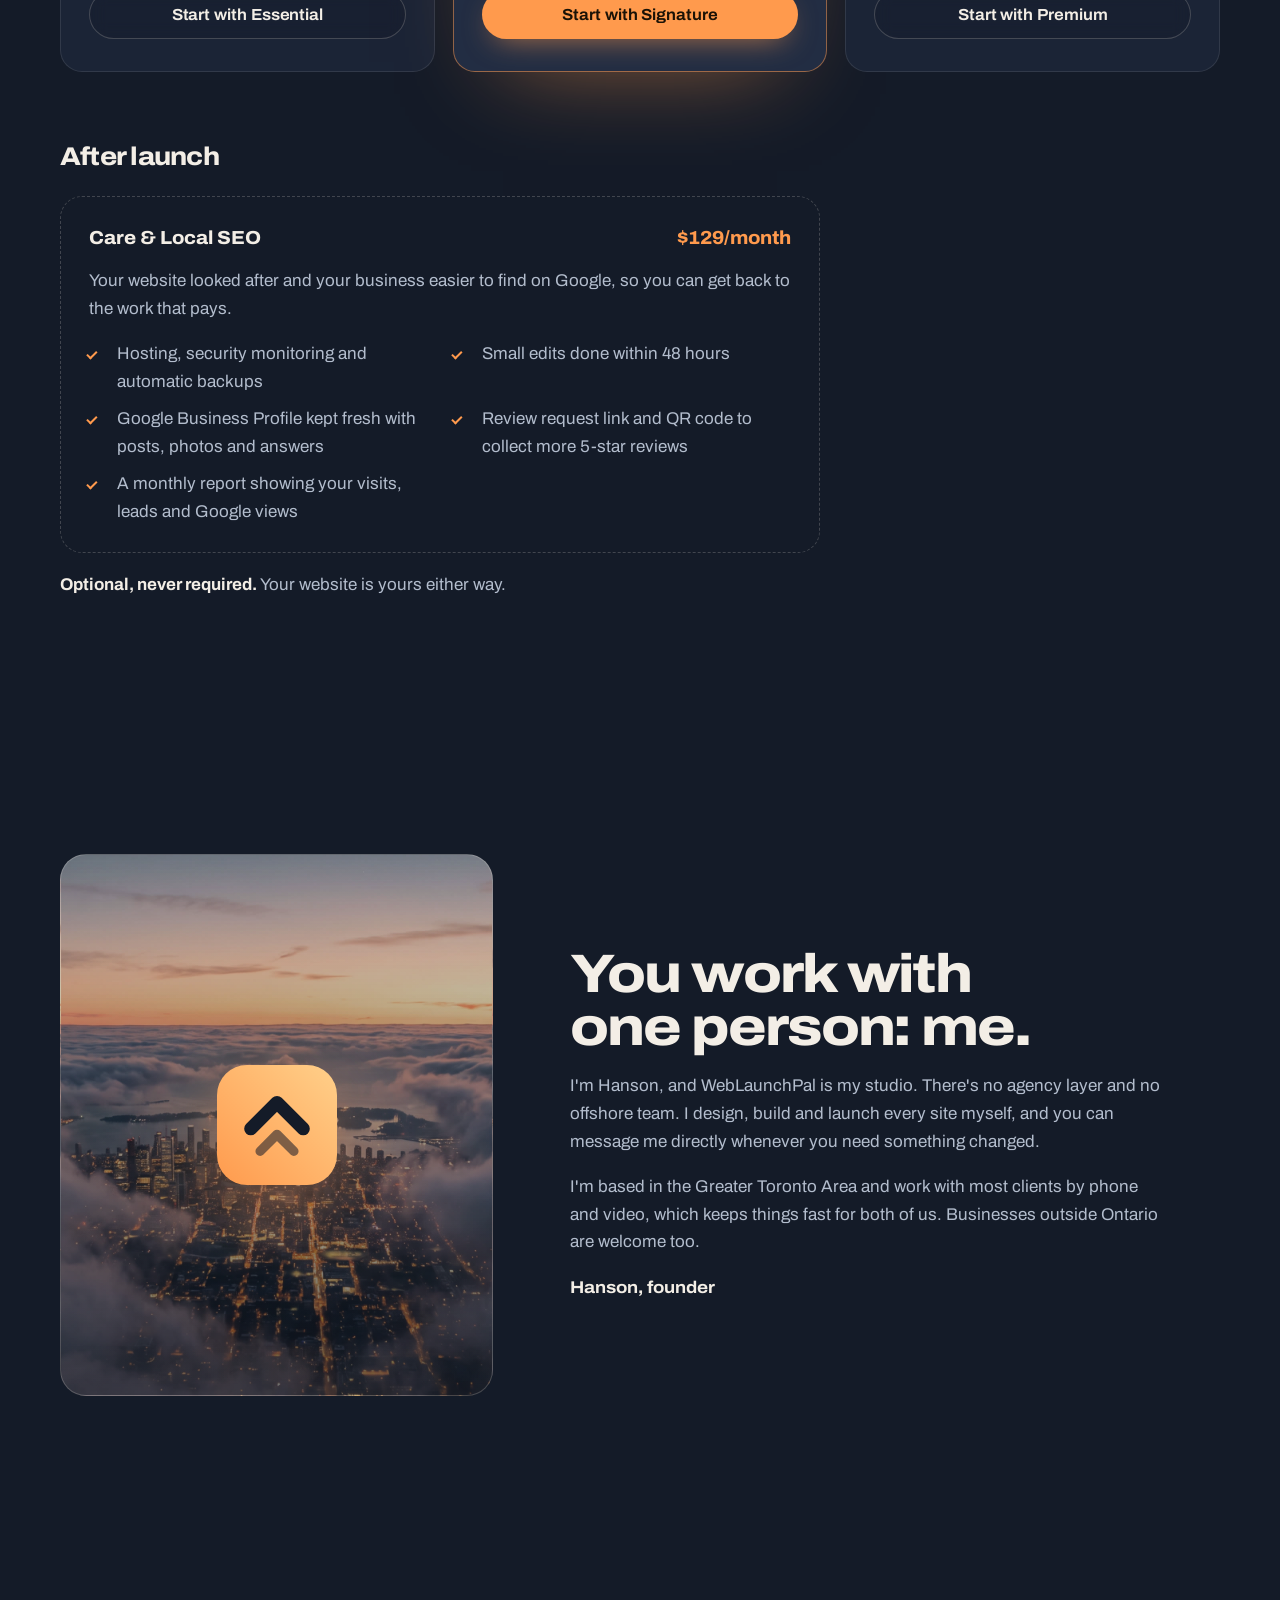
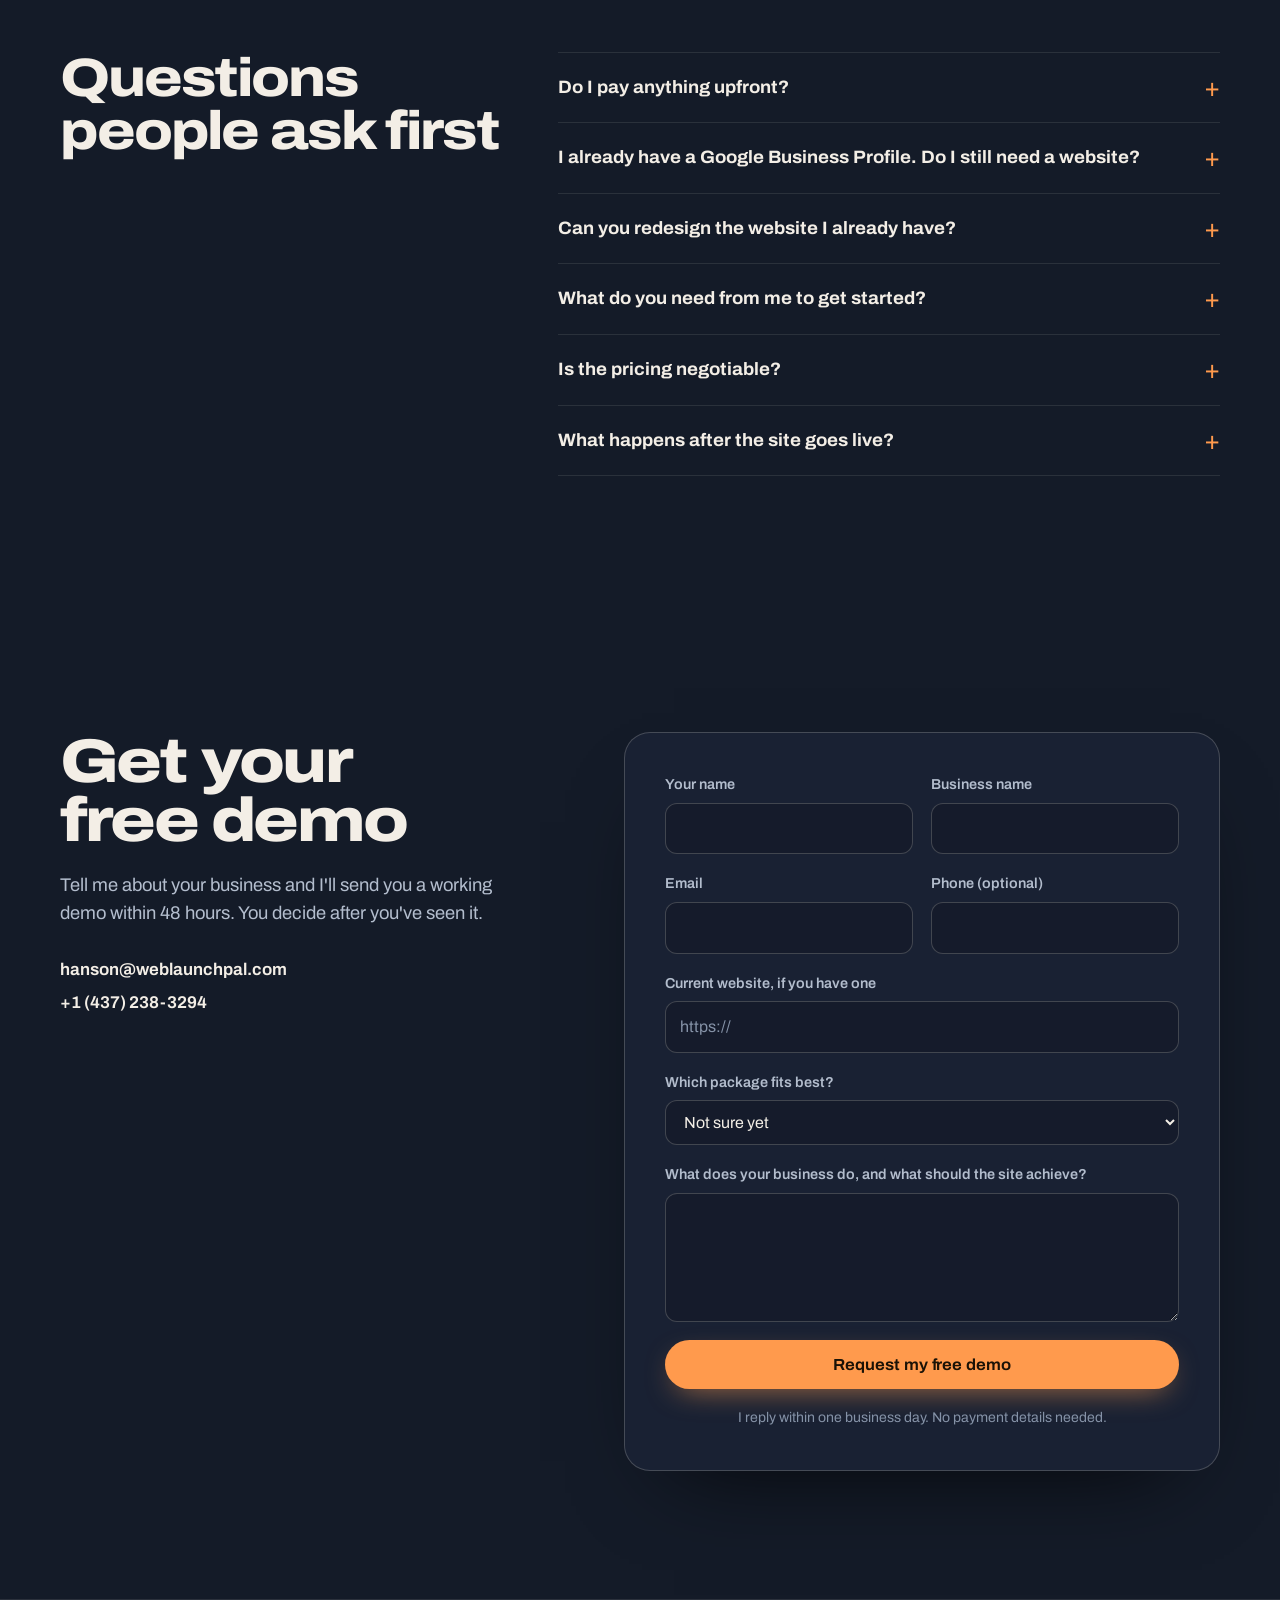
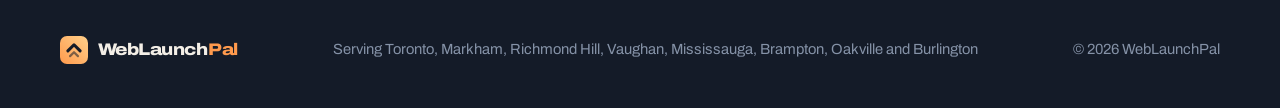
==== commit ded836c0: "SEO basics: sitemap, robots.txt, canonical URL and business info tags Co-Authored-By: Claude Opus 5." ====
--- a/index.html
+++ b/index.html
@@ -11,6 +11,29 @@
 <meta property="og:type" content="website" />
 <meta property="og:url" content="https://www.weblaunchpal.com" />
 <meta property="og:image" content="https://www.weblaunchpal.com/assets/og.jpg" />
+<link rel="canonical" href="https://www.weblaunchpal.com/" />
+<script type="application/ld+json">
+{
+  "@context": "https://schema.org",
+  "@type": "ProfessionalService",
+  "name": "WebLaunchPal",
+  "url": "https://www.weblaunchpal.com/",
+  "logo": "https://www.weblaunchpal.com/assets/logo-mark.svg",
+  "image": "https://www.weblaunchpal.com/assets/og.jpg",
+  "description": "Websites for small businesses in the Greater Toronto Area. Free demo in 48 hours, and you see your site before you pay anything.",
+  "telephone": "+1-437-238-3294",
+  "email": "hanson@weblaunchpal.com",
+  "founder": { "@type": "Person", "name": "Hanson Cheung" },
+  "address": { "@type": "PostalAddress", "addressRegion": "ON", "addressCountry": "CA" },
+  "areaServed": ["Toronto", "Markham", "Richmond Hill", "Vaughan", "Mississauga", "Brampton", "Oakville", "Burlington"],
+  "priceRange": "$1,199–$3,299",
+  "makesOffer": [
+    { "@type": "Offer", "name": "Essential Website", "price": "1199", "priceCurrency": "CAD" },
+    { "@type": "Offer", "name": "Signature Website", "price": "1999", "priceCurrency": "CAD" },
+    { "@type": "Offer", "name": "Premium Website", "price": "3299", "priceCurrency": "CAD" }
+  ]
+}
+</script>
 <link rel="icon" type="image/svg+xml" href="assets/logo-mark.svg" />
 <link rel="preconnect" href="https://fonts.googleapis.com" />
 <link rel="preconnect" href="https://fonts.gstatic.com" crossorigin />
